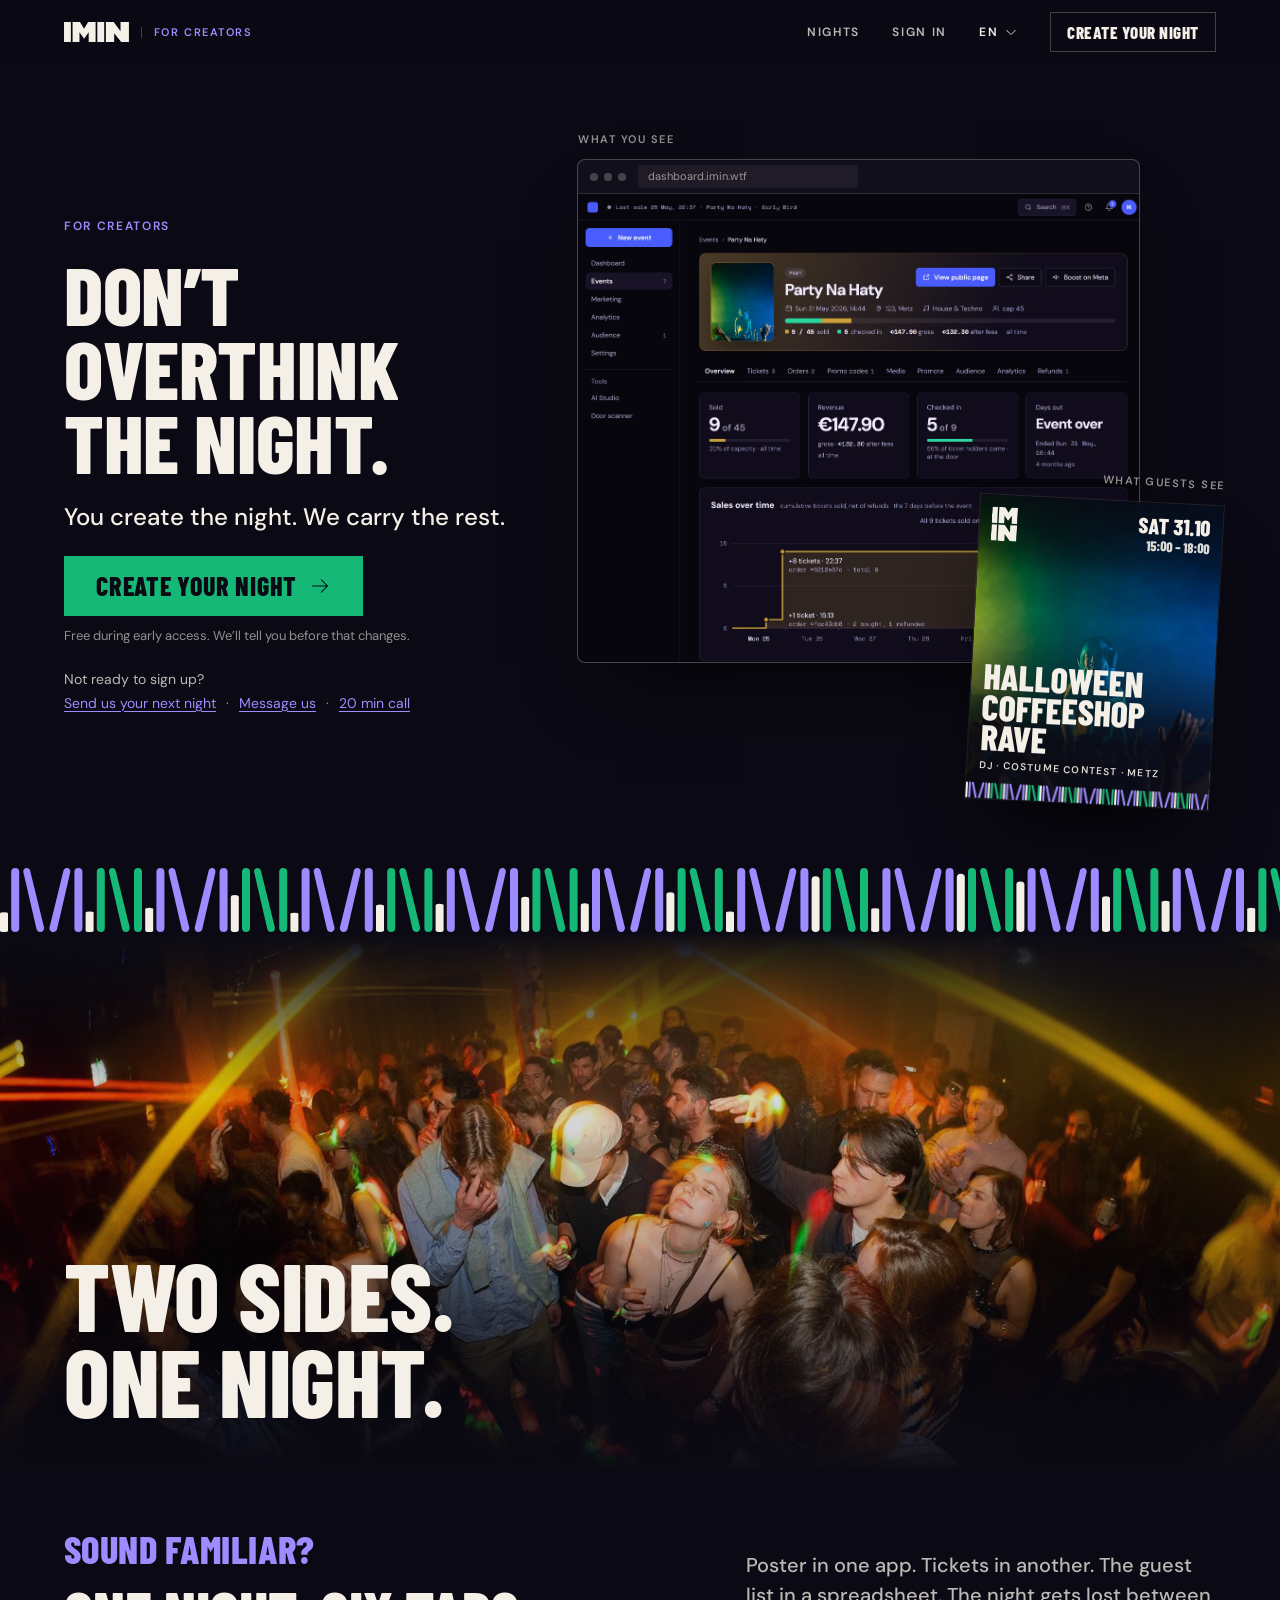
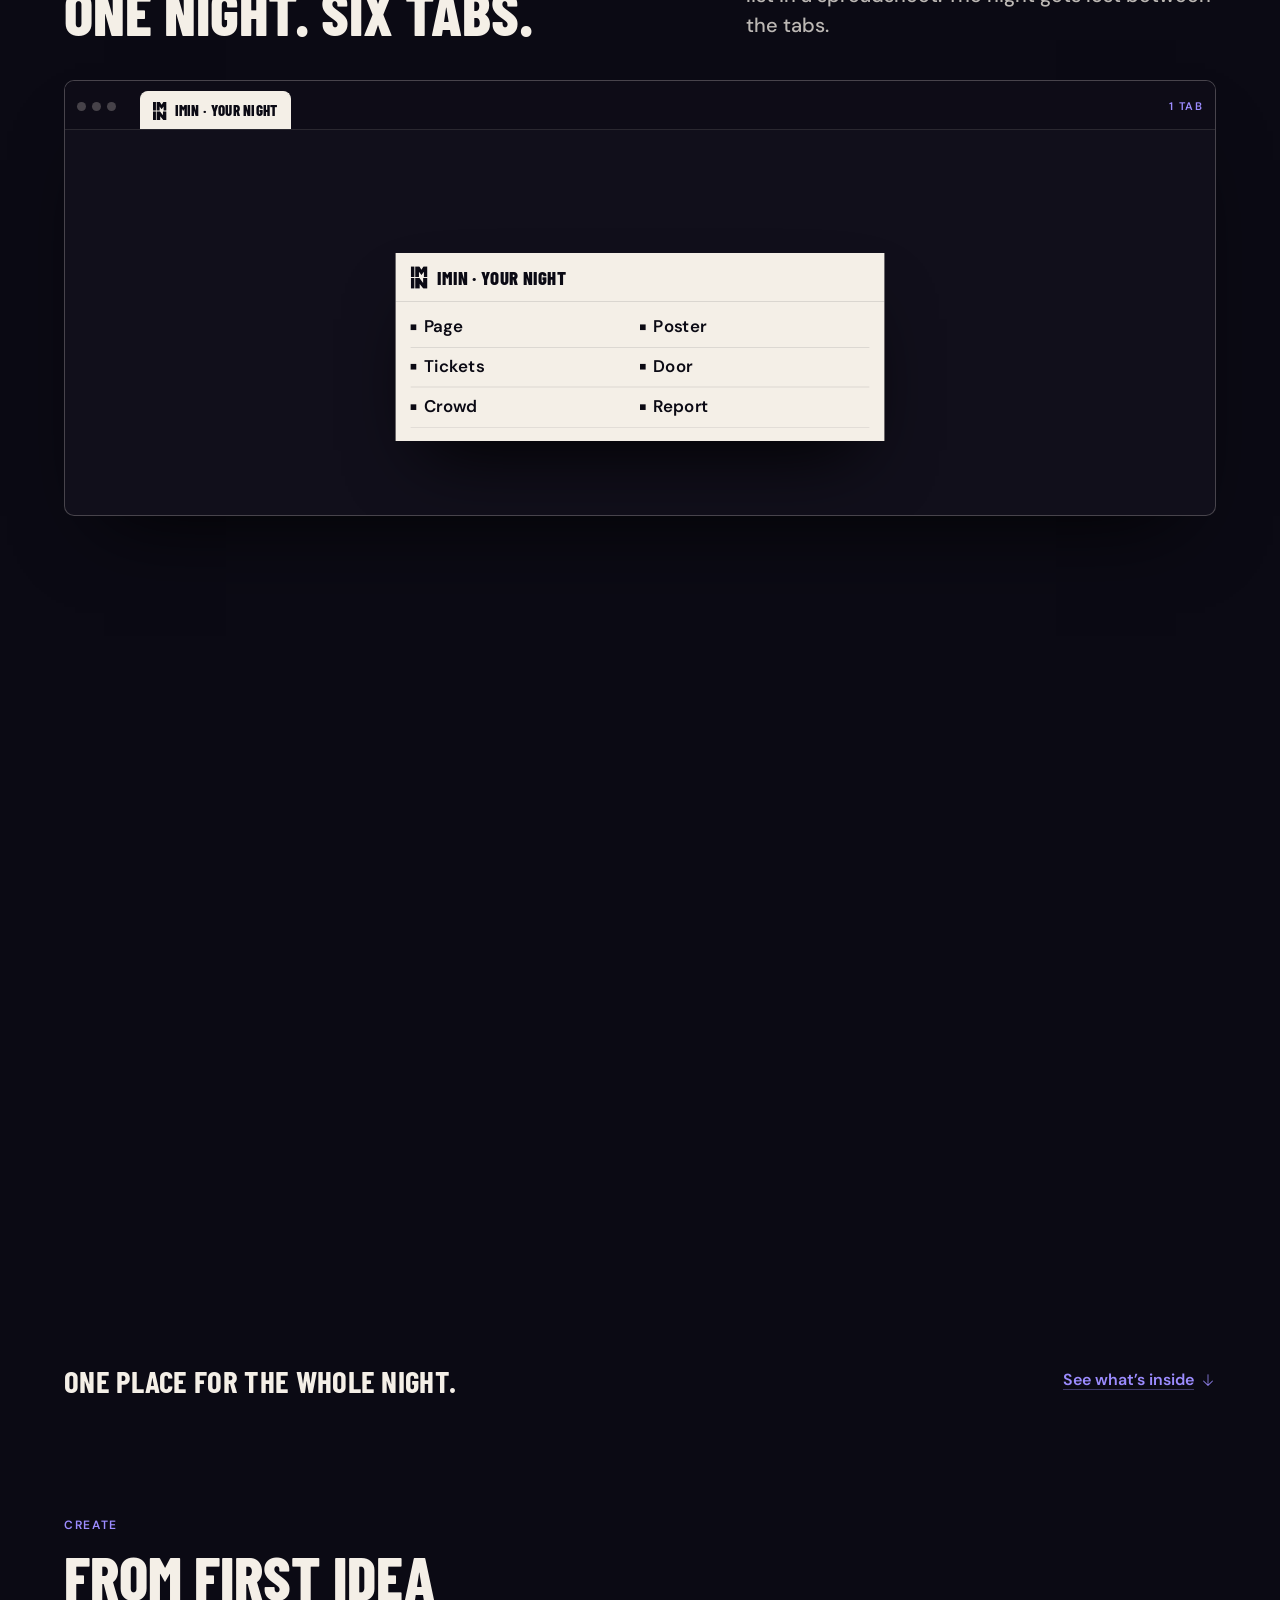
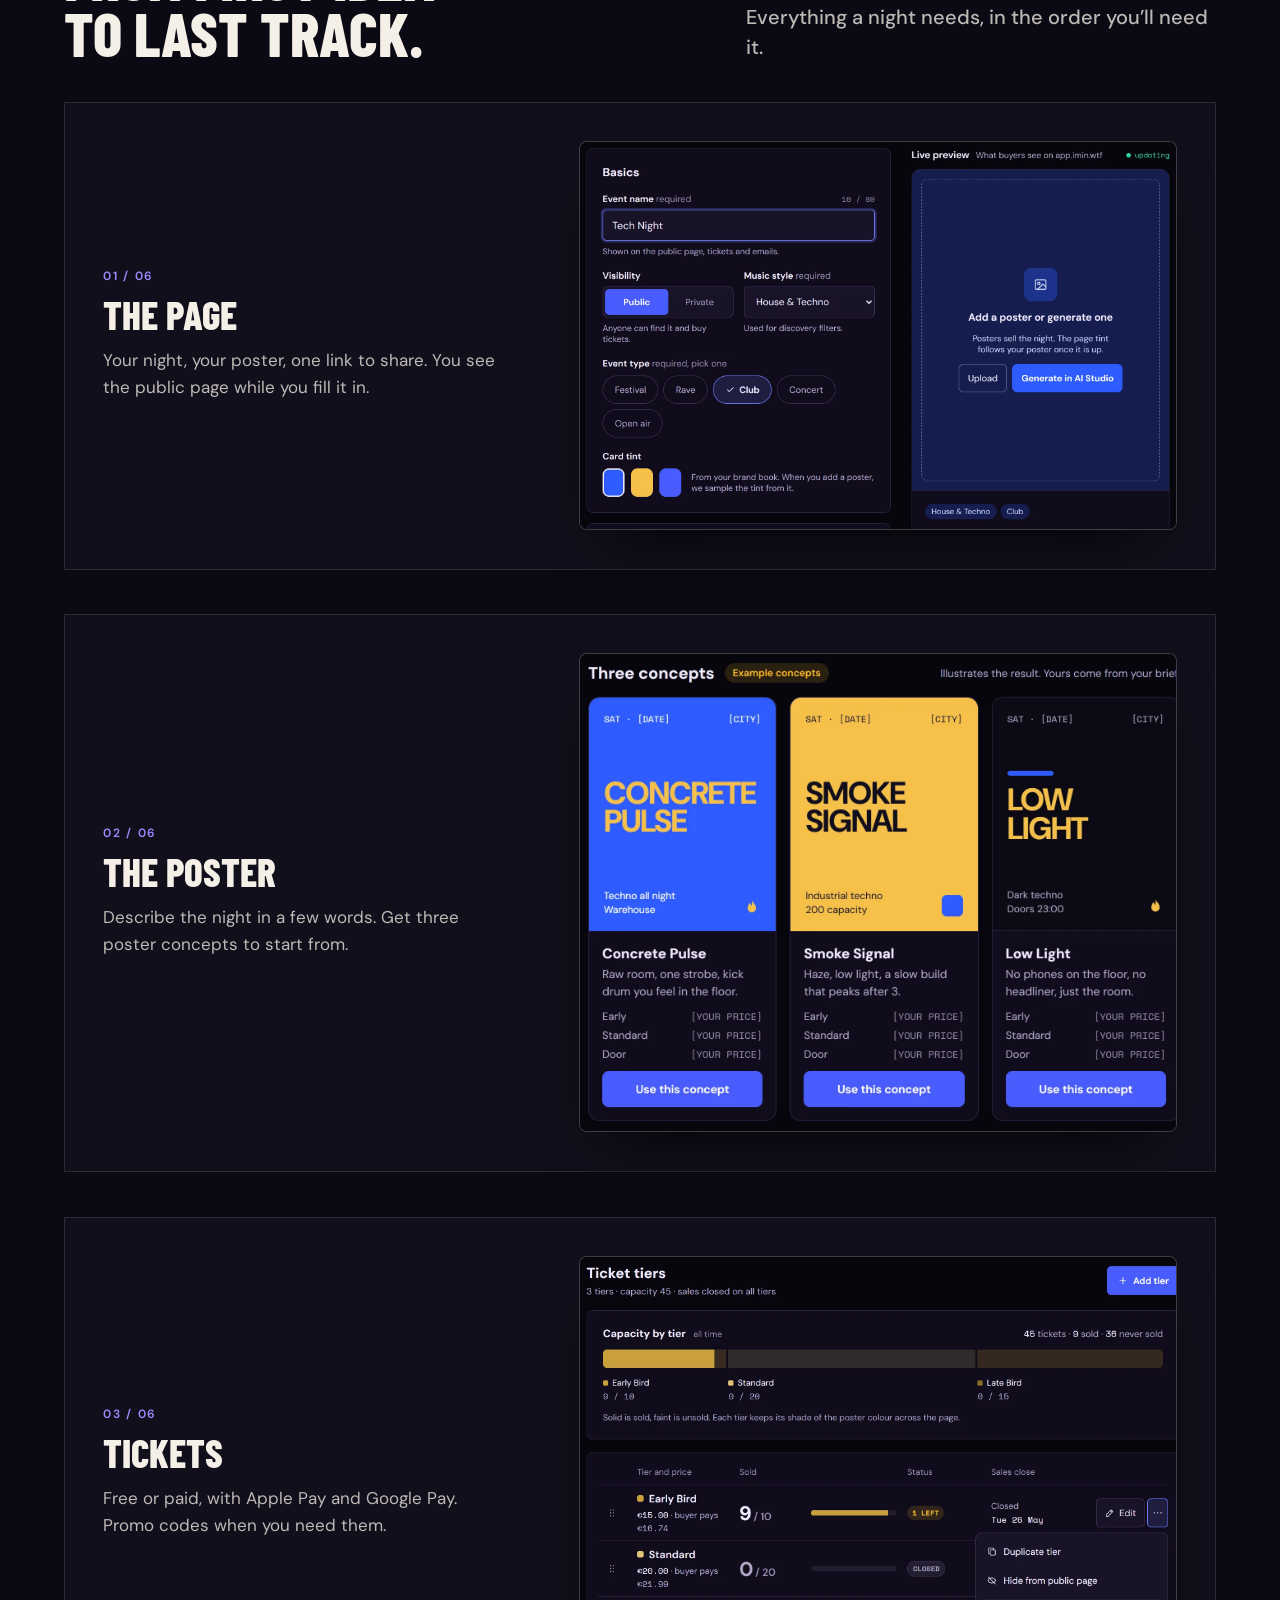
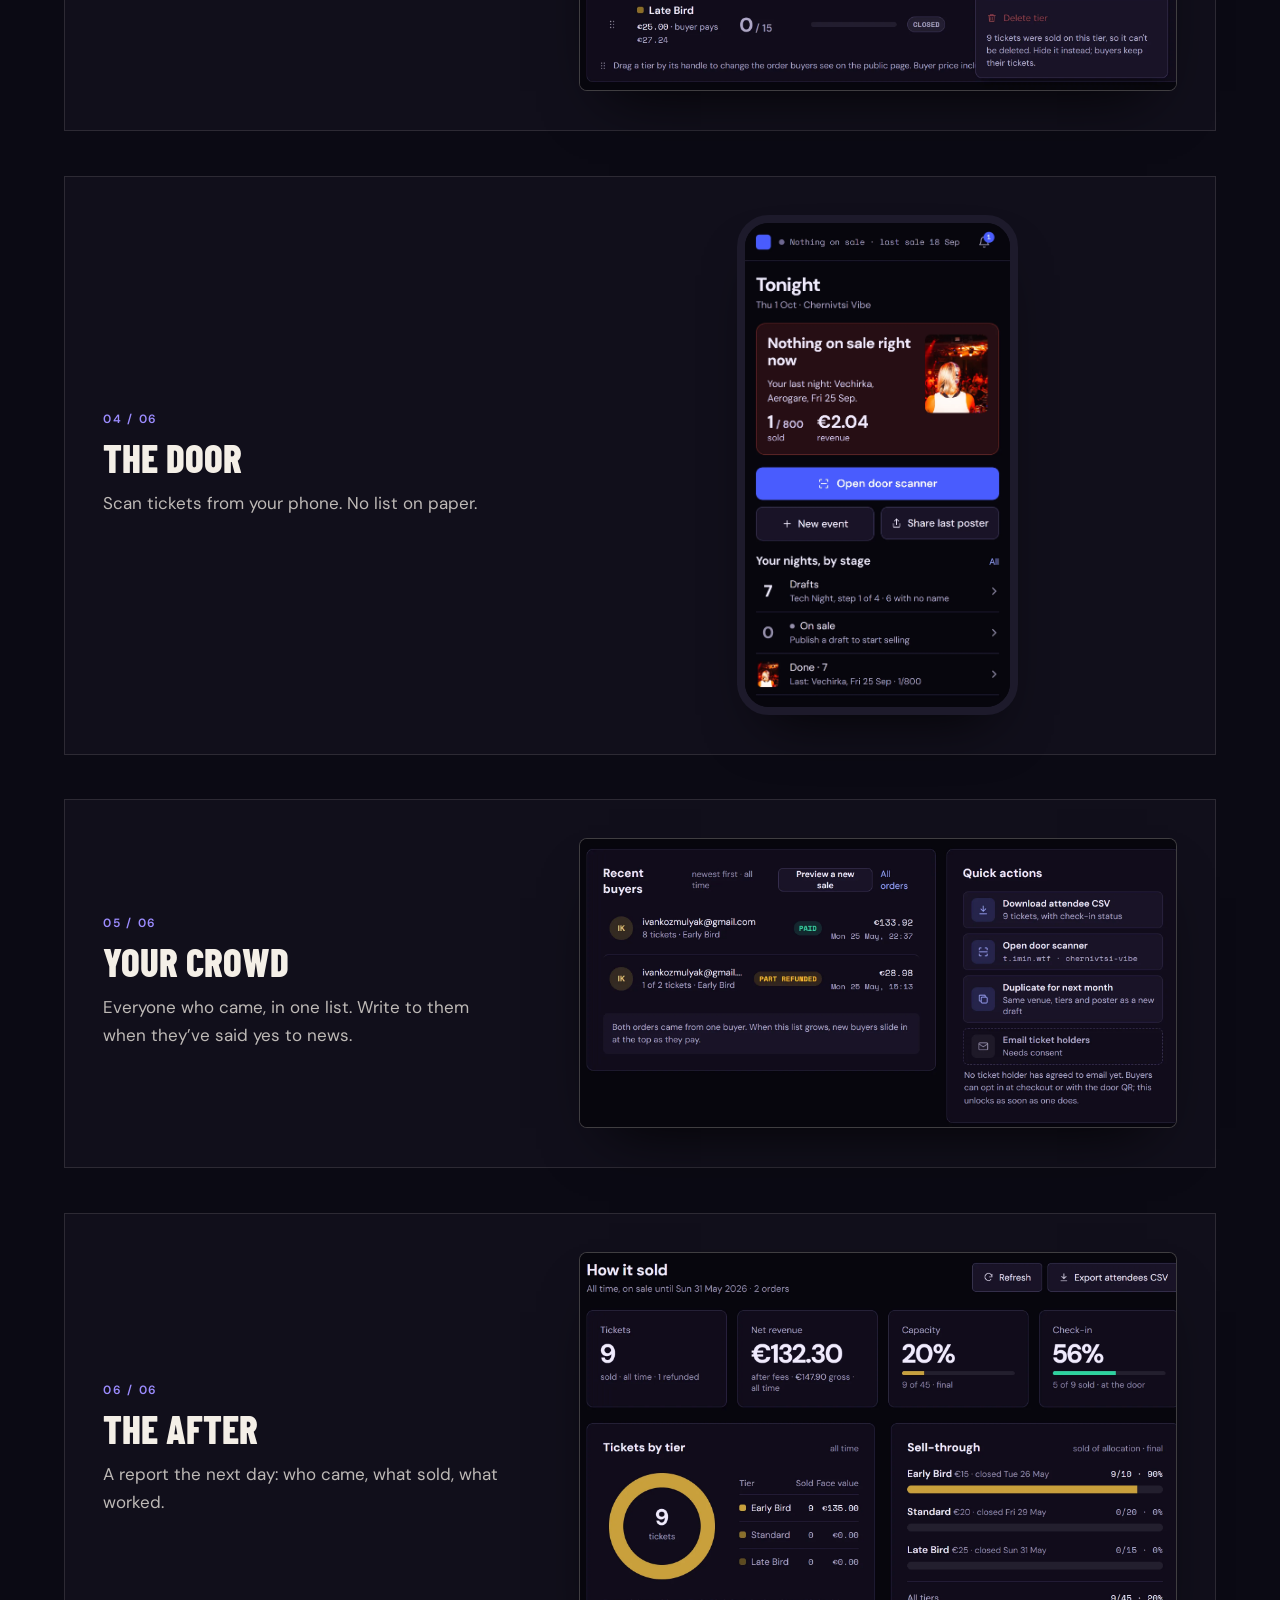
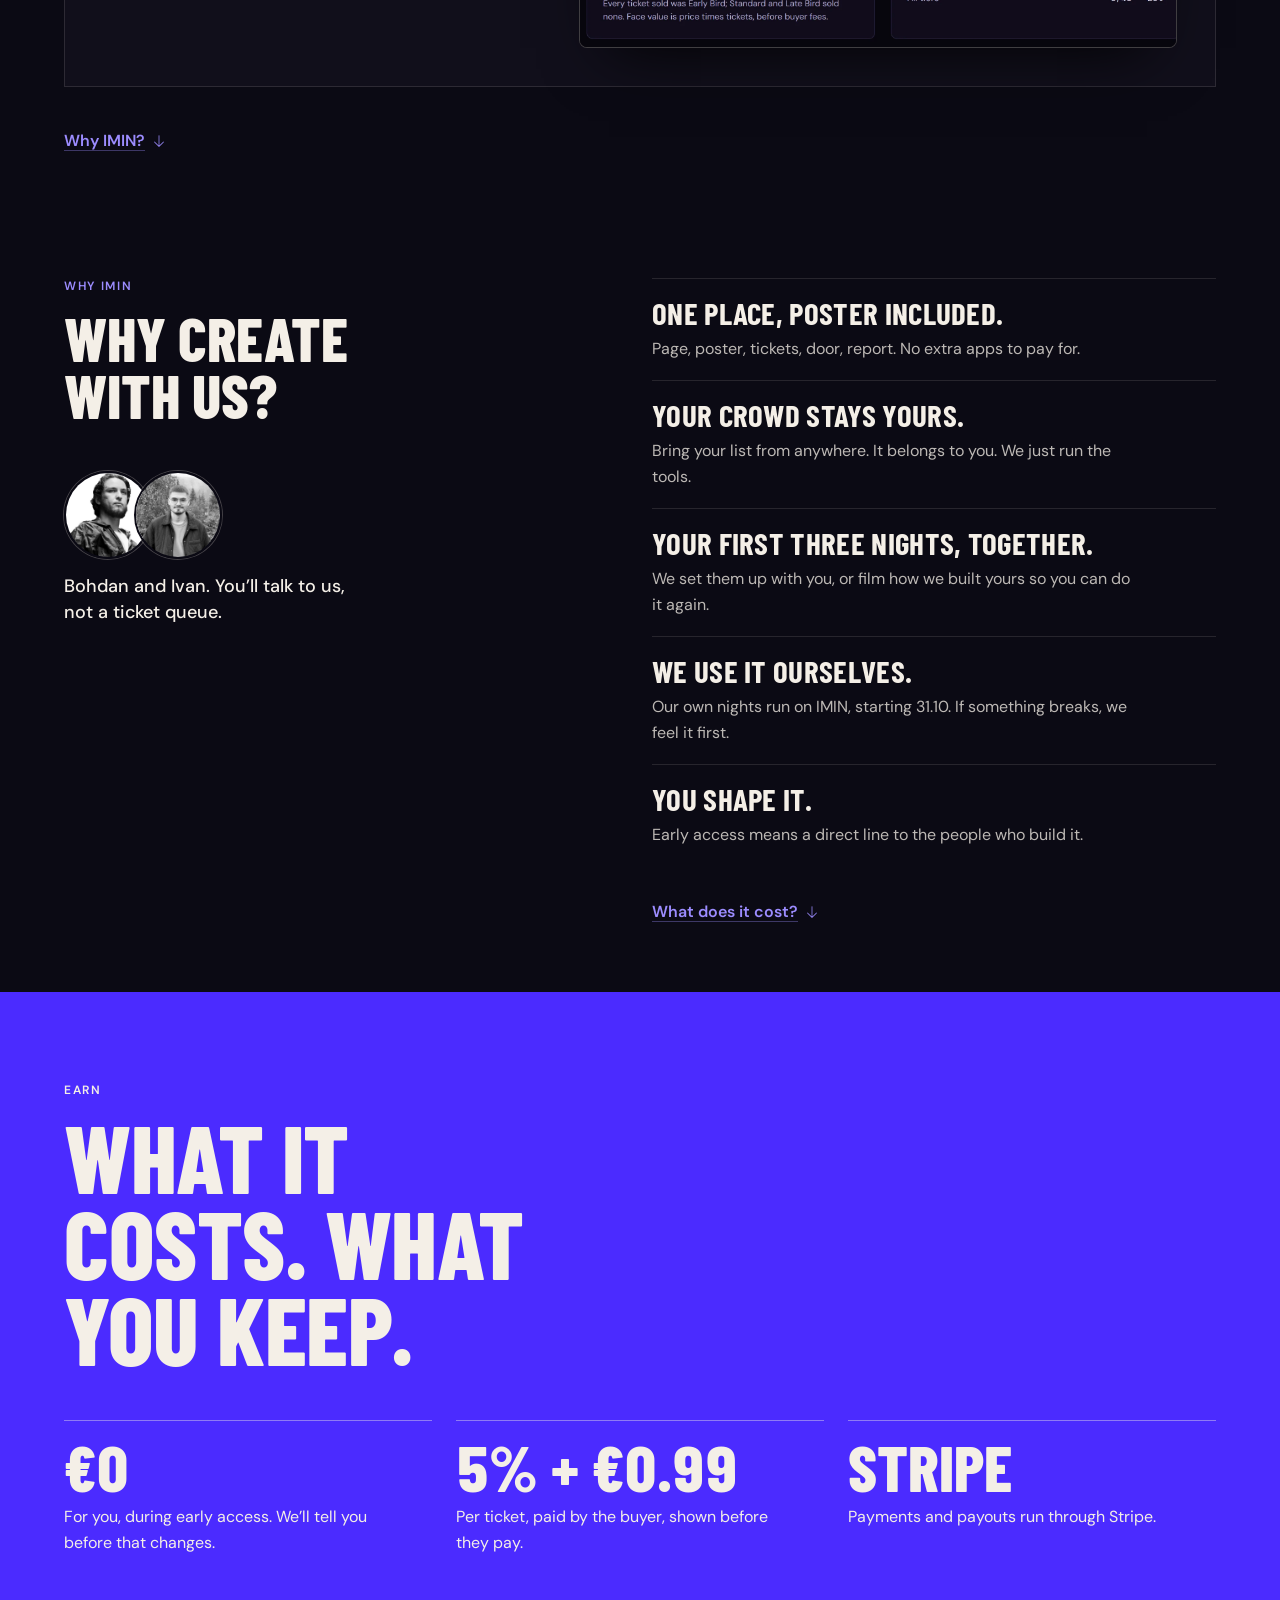
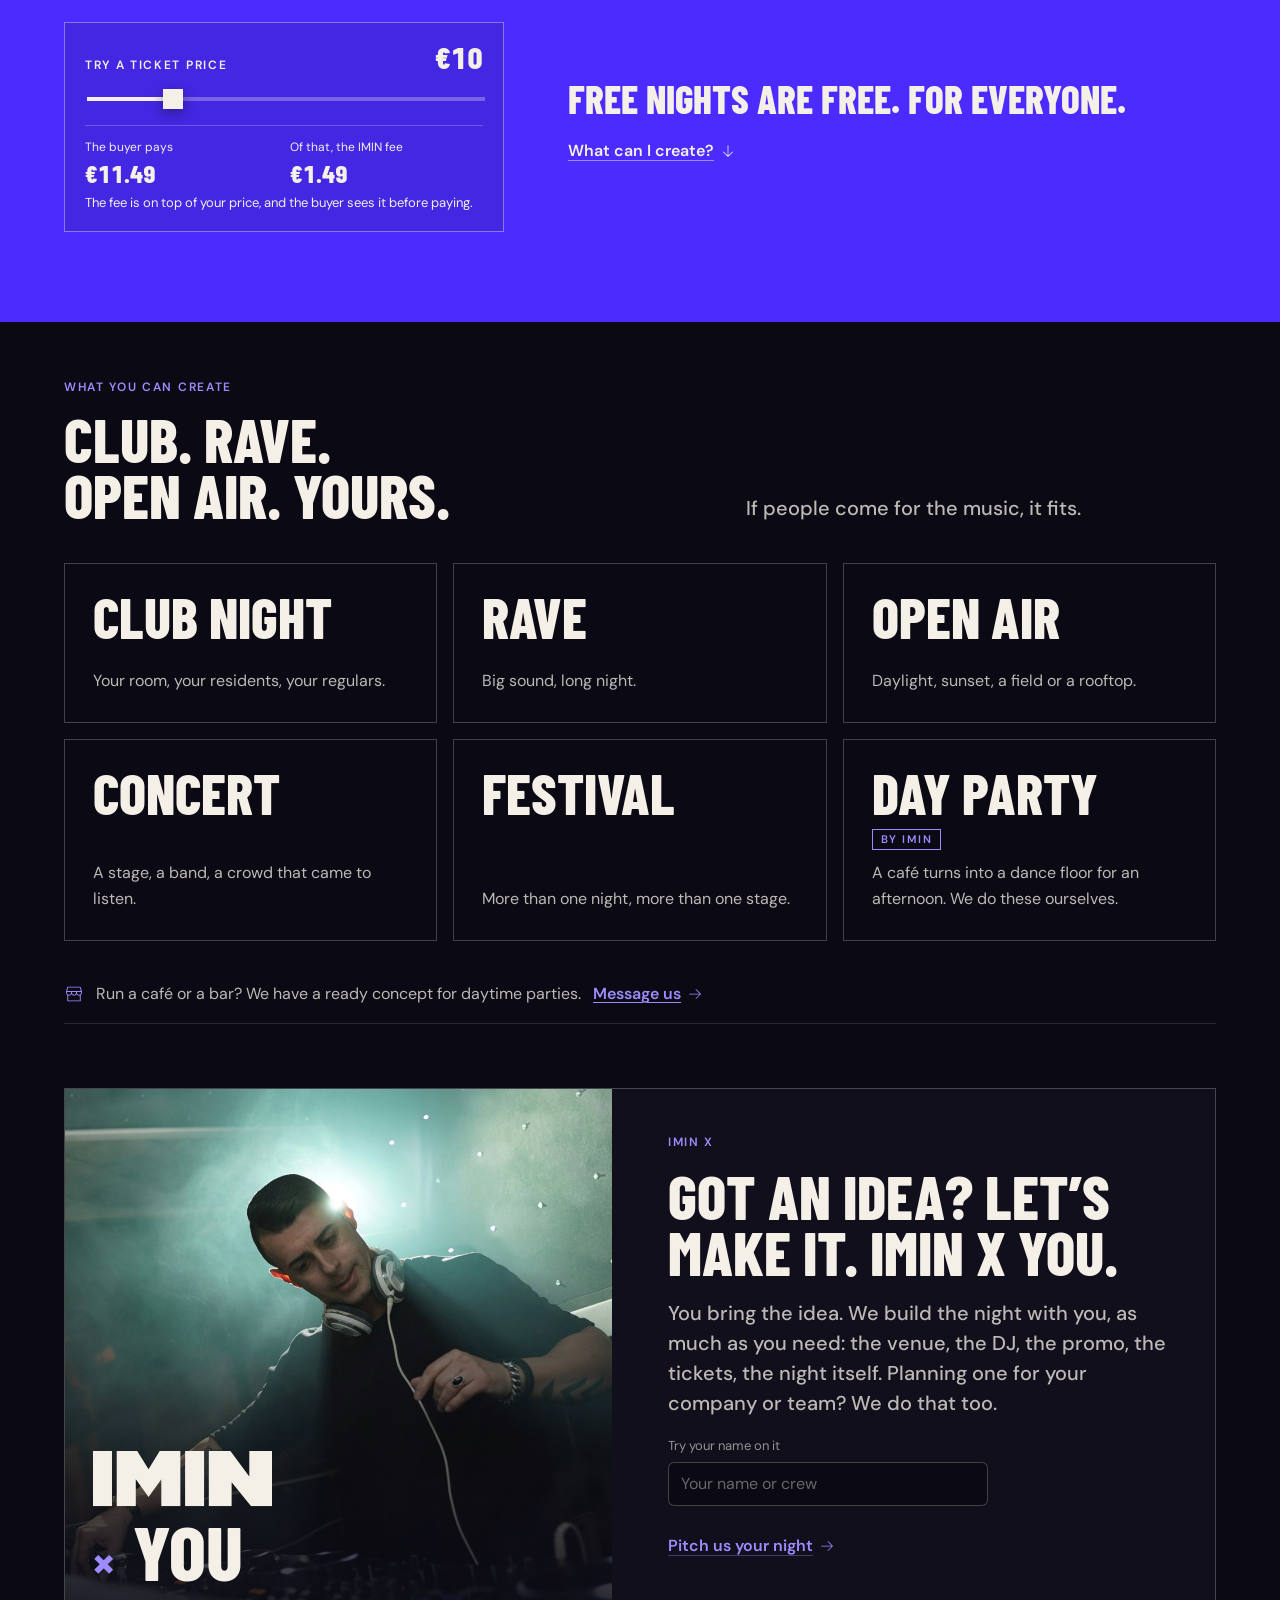
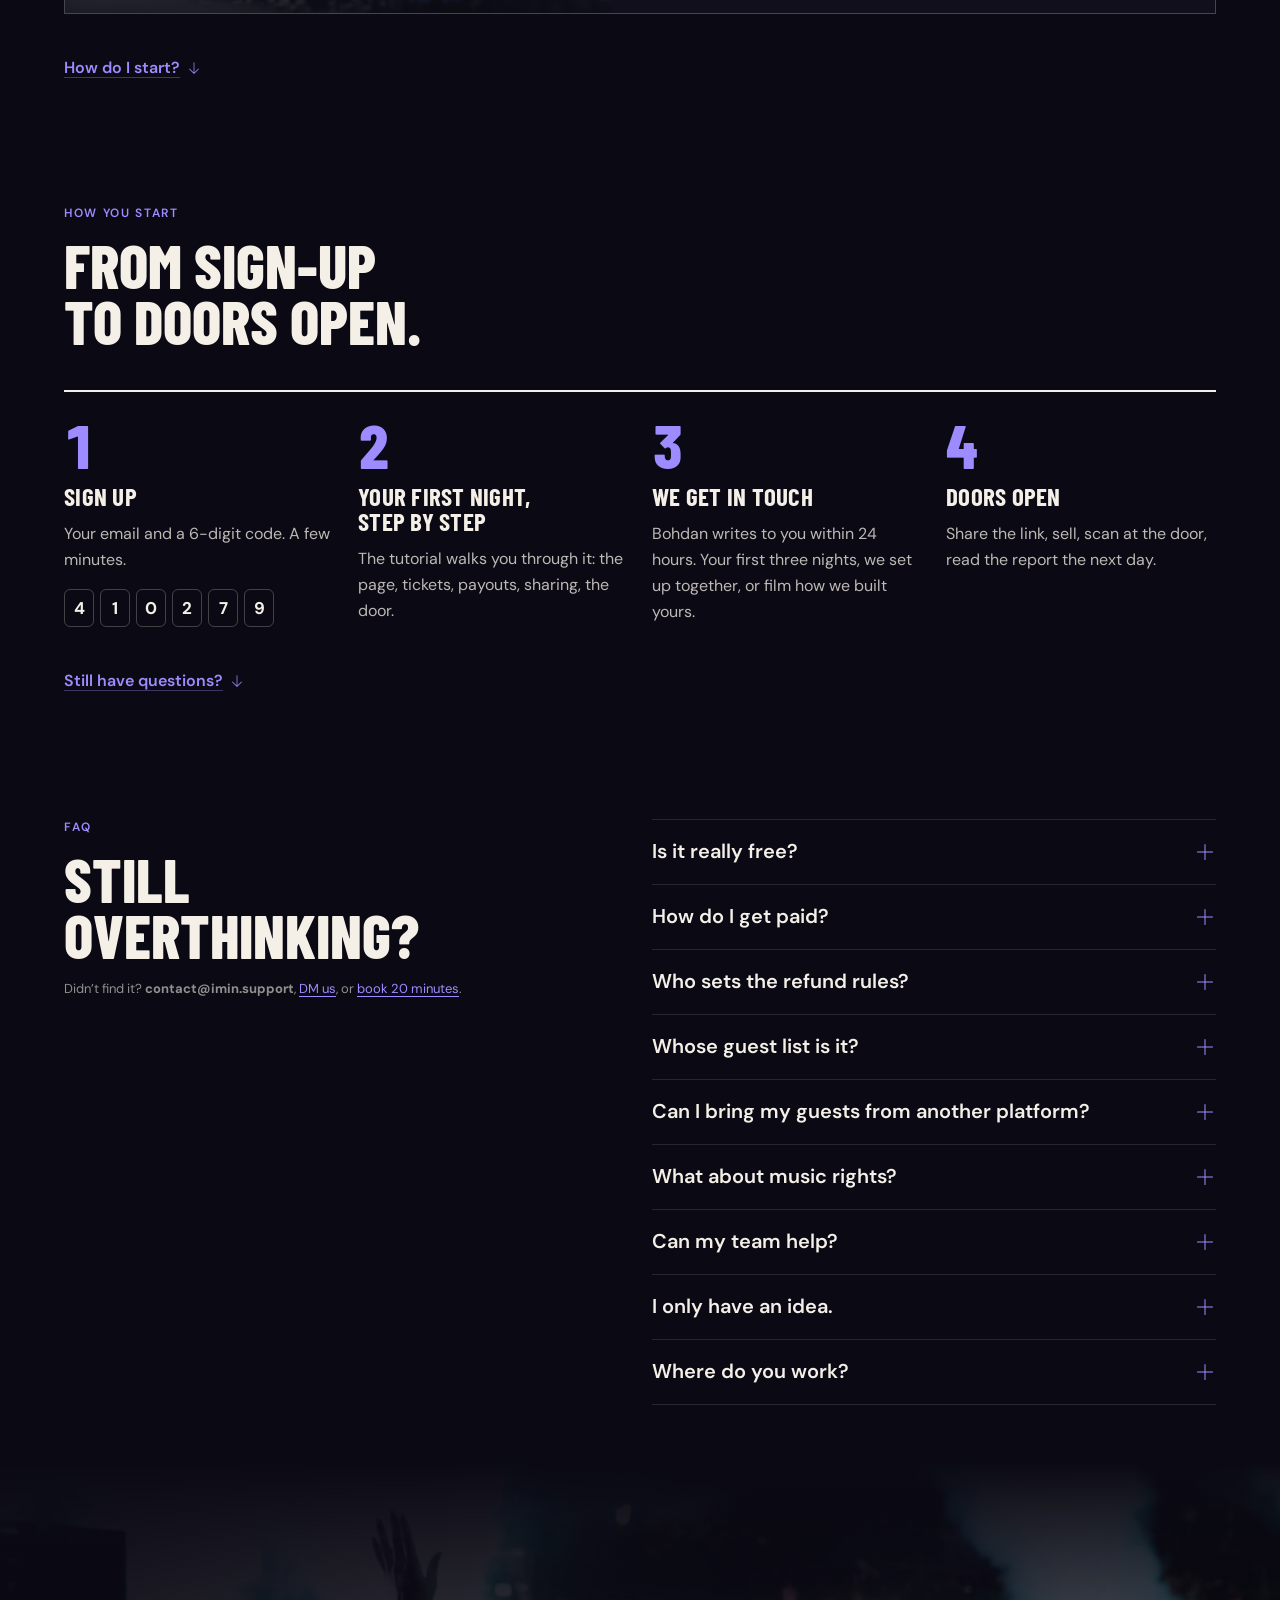
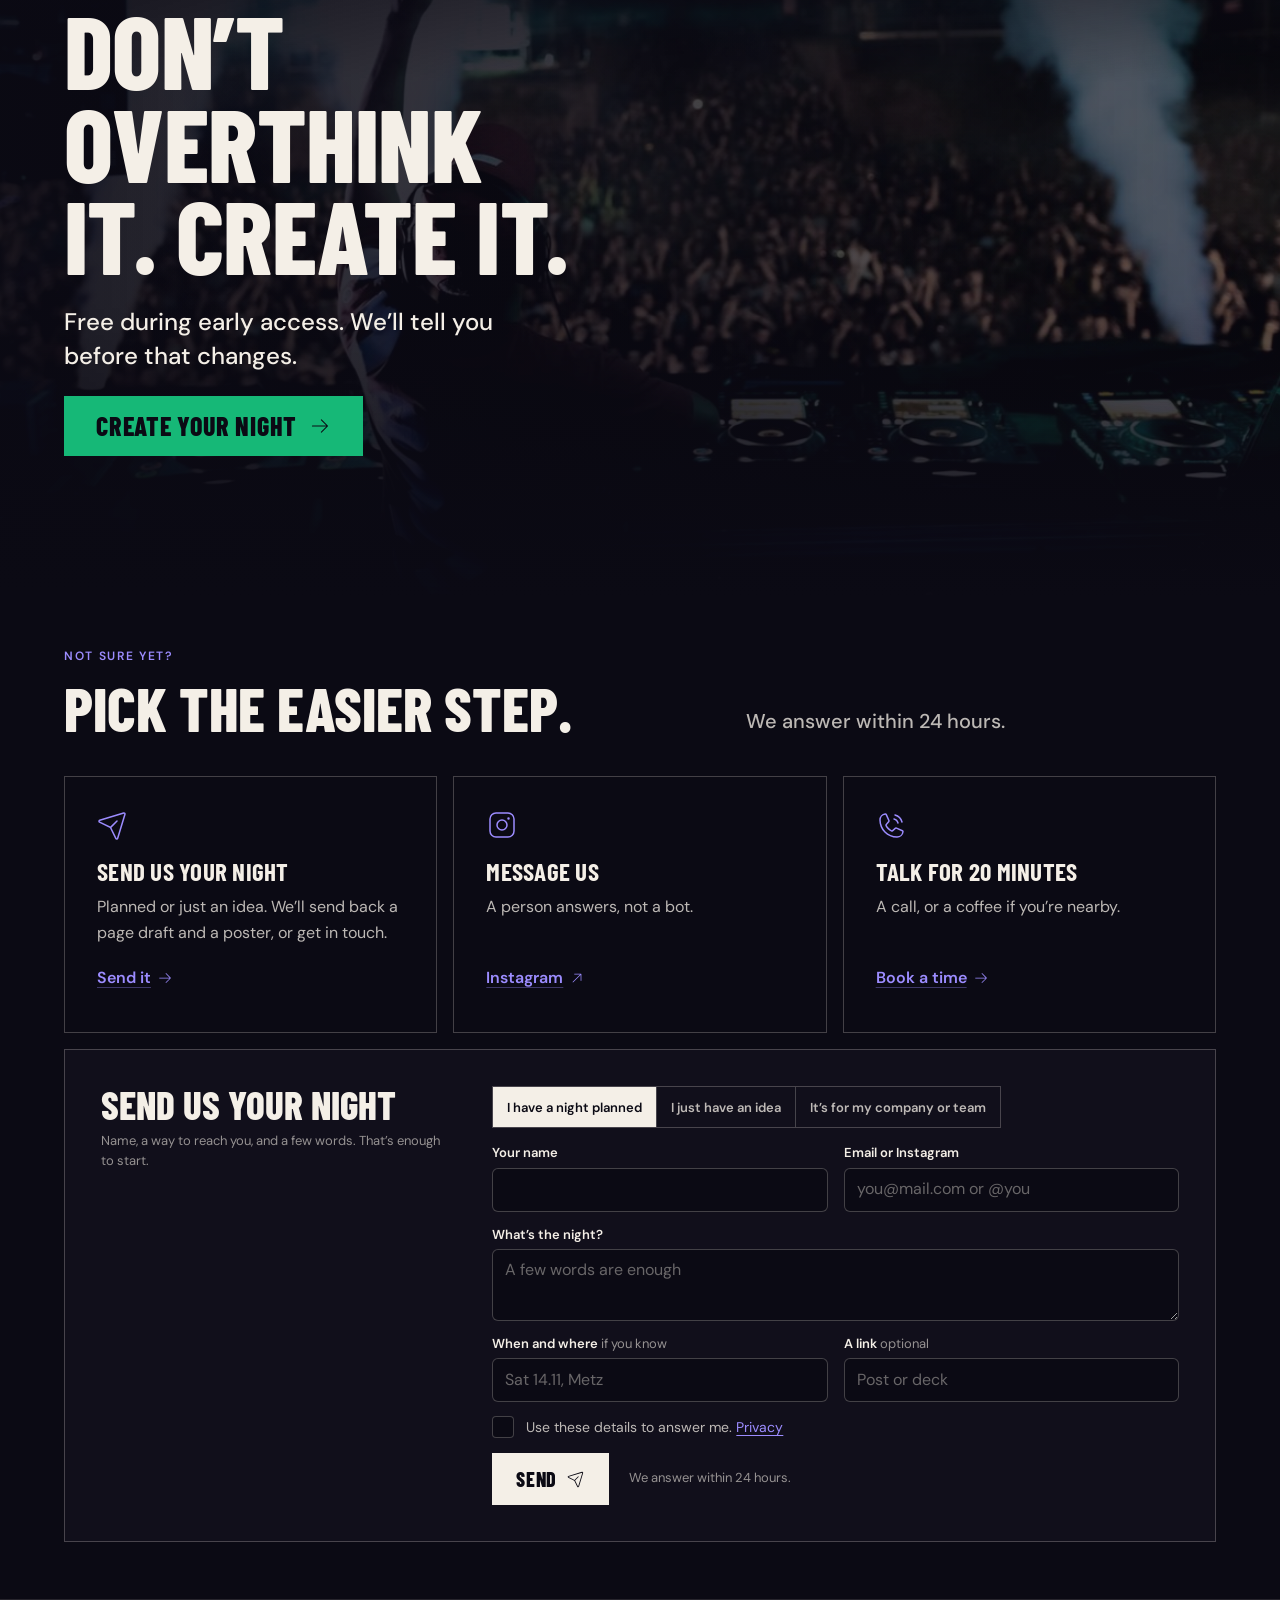
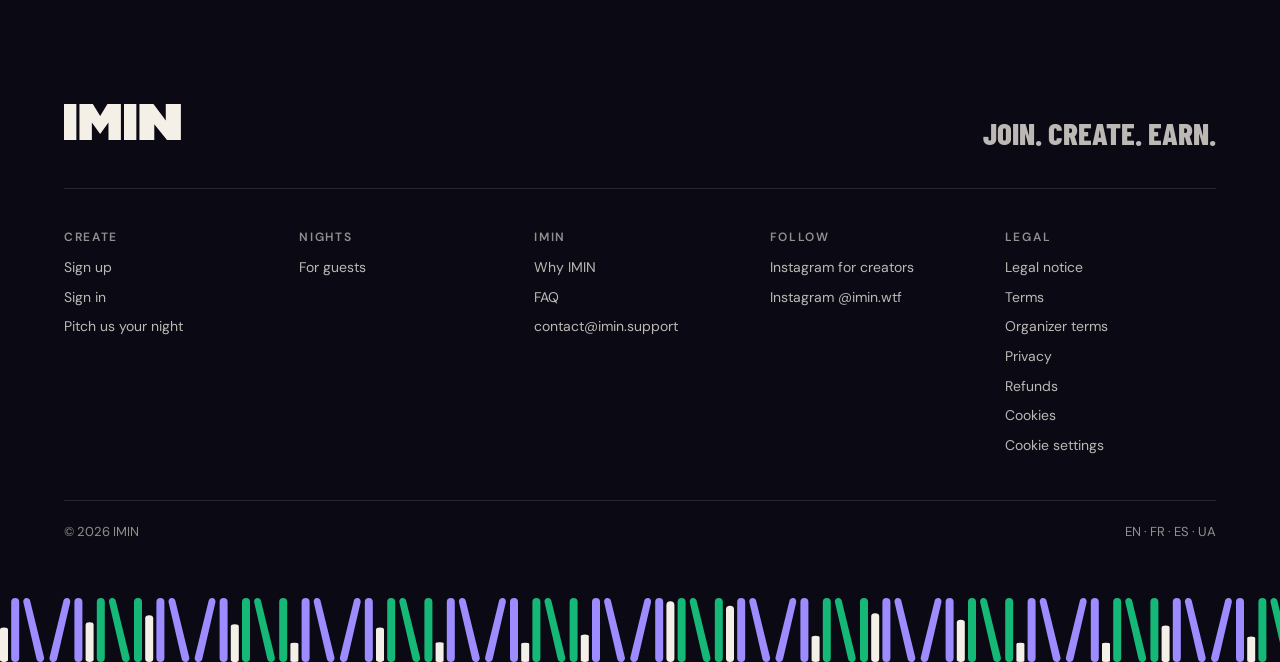
==== pro/index.html @ 4c5a5147 "Add the creators page (pro/) Landing page for creators at imin.wtf/pro: hero with the guest poster o" ====
<!doctype html>
<html lang="en" class="no-js">
<head>
  <meta charset="utf-8">
  <meta name="viewport" content="width=device-width, initial-scale=1, viewport-fit=cover">
  <title>IMIN Pro</title>
  <meta name="description" content="Create your night on IMIN: page, poster, tickets, the door and the report in one place. Free during early access.">
  <meta name="theme-color" content="#0B0A14">
  <link rel="canonical" href="https://imin.wtf/en/pro">
  <meta property="og:type" content="website">
  <meta property="og:title" content="Don't overthink the night. Create it.">
  <meta property="og:description" content="You create the night. We carry the rest.">
  <meta property="og:image" content="https://imin.wtf/assets/img/og-pro.png">
  <link rel="icon" href="../assets/img/favicon.svg" type="image/svg+xml">
  <link rel="preload" href="../assets/fonts/barlow-condensed-800-latin.woff2" as="font" type="font/woff2" crossorigin>
  <link rel="preload" href="../assets/fonts/dm-sans-var-latin.woff2" as="font" type="font/woff2" crossorigin>
  <link rel="stylesheet" href="../assets/css/fonts.css">
  <link rel="stylesheet" href="../assets/css/pro.css">
  <script>document.documentElement.classList.remove('no-js');document.documentElement.classList.add('js');</script>
</head>
<body>
<svg width="0" height="0" style="position:absolute" aria-hidden="true" focusable="false">
<symbol id="i-arrow-down" viewBox="0 0 256 256"><path d="M204.24,148.24l-72,72a6,6,0,0,1-8.48,0l-72-72a6,6,0,0,1,8.48-8.48L122,201.51V40a6,6,0,0,1,12,0V201.51l61.76-61.75a6,6,0,0,1,8.48,8.48Z"/></symbol>
<symbol id="i-arrow-right" viewBox="0 0 256 256"><path d="M220.24,132.24l-72,72a6,6,0,0,1-8.48-8.48L201.51,134H40a6,6,0,0,1,0-12H201.51L139.76,60.24a6,6,0,0,1,8.48-8.48l72,72A6,6,0,0,1,220.24,132.24Z"/></symbol>
<symbol id="i-arrow-up-right" viewBox="0 0 256 256"><path d="M198,64V168a6,6,0,0,1-12,0V78.48L68.24,196.24a6,6,0,0,1-8.48-8.48L177.52,70H88a6,6,0,0,1,0-12H192A6,6,0,0,1,198,64Z"/></symbol>
<symbol id="i-buildings" viewBox="0 0 256 256"><path d="M240,210H222V96a14,14,0,0,0-14-14H142V32a14,14,0,0,0-21.77-11.64l-80,53.33A14,14,0,0,0,34,85.34V210H16a6,6,0,0,0,0,12H240a6,6,0,0,0,0-12ZM208,94a2,2,0,0,1,2,2V210H142V94ZM46,85.34a2,2,0,0,1,.89-1.66l80-53.34A2,2,0,0,1,130,32V210H46ZM110,112v16a6,6,0,0,1-12,0V112a6,6,0,0,1,12,0Zm-32,0v16a6,6,0,0,1-12,0V112a6,6,0,0,1,12,0Zm0,56v16a6,6,0,0,1-12,0V168a6,6,0,0,1,12,0Zm32,0v16a6,6,0,0,1-12,0V168a6,6,0,0,1,12,0Z"/></symbol>
<symbol id="i-caret-down" viewBox="0 0 256 256"><path d="M212.24,100.24l-80,80a6,6,0,0,1-8.48,0l-80-80a6,6,0,0,1,8.48-8.48L128,167.51l75.76-75.75a6,6,0,0,1,8.48,8.48Z"/></symbol>
<symbol id="i-chart-line-up" viewBox="0 0 256 256"><path d="M230,208a6,6,0,0,1-6,6H32a6,6,0,0,1-6-6V48a6,6,0,0,1,12,0V161.52l53.76-53.76a6,6,0,0,1,8.48,0L128,135.51,185.52,78H160a6,6,0,0,1,0-12h40a6,6,0,0,1,6,6v40a6,6,0,0,1-12,0V86.48l-61.76,61.76a6,6,0,0,1-8.48,0L96,120.49l-58,58V202H224A6,6,0,0,1,230,208Z"/></symbol>
<symbol id="i-check" viewBox="0 0 256 256"><path d="M228.24,76.24l-128,128a6,6,0,0,1-8.48,0l-56-56a6,6,0,0,1,8.48-8.48L96,191.51,219.76,67.76a6,6,0,0,1,8.48,8.48Z"/></symbol>
<symbol id="i-credit-card" viewBox="0 0 256 256"><path d="M224,50H32A14,14,0,0,0,18,64V192a14,14,0,0,0,14,14H224a14,14,0,0,0,14-14V64A14,14,0,0,0,224,50ZM32,62H224a2,2,0,0,1,2,2V90H30V64A2,2,0,0,1,32,62ZM224,194H32a2,2,0,0,1-2-2V102H226v90A2,2,0,0,1,224,194Zm-18-26a6,6,0,0,1-6,6H168a6,6,0,0,1,0-12h32A6,6,0,0,1,206,168Zm-64,0a6,6,0,0,1-6,6H120a6,6,0,0,1,0-12h16A6,6,0,0,1,142,168Z"/></symbol>
<symbol id="i-envelope-simple" viewBox="0 0 256 256"><path d="M224,50H32a6,6,0,0,0-6,6V192a14,14,0,0,0,14,14H216a14,14,0,0,0,14-14V56A6,6,0,0,0,224,50ZM208.58,62,128,135.86,47.42,62ZM216,194H40a2,2,0,0,1-2-2V69.64l86,78.78a6,6,0,0,0,8.1,0L218,69.64V192A2,2,0,0,1,216,194Z"/></symbol>
<symbol id="i-file-text" viewBox="0 0 256 256"><path d="M212.24,83.76l-56-56A6,6,0,0,0,152,26H56A14,14,0,0,0,42,40V216a14,14,0,0,0,14,14H200a14,14,0,0,0,14-14V88A6,6,0,0,0,212.24,83.76ZM158,46.48,193.52,82H158ZM200,218H56a2,2,0,0,1-2-2V40a2,2,0,0,1,2-2h90V88a6,6,0,0,0,6,6h50V216A2,2,0,0,1,200,218Zm-34-82a6,6,0,0,1-6,6H96a6,6,0,0,1,0-12h64A6,6,0,0,1,166,136Zm0,32a6,6,0,0,1-6,6H96a6,6,0,0,1,0-12h64A6,6,0,0,1,166,168Z"/></symbol>
<symbol id="i-image" viewBox="0 0 256 256"><path d="M216,42H40A14,14,0,0,0,26,56V200a14,14,0,0,0,14,14H216a14,14,0,0,0,14-14V56A14,14,0,0,0,216,42ZM40,54H216a2,2,0,0,1,2,2V163.57L188.53,134.1a14,14,0,0,0-19.8,0l-21.42,21.42L101.9,110.1a14,14,0,0,0-19.8,0L38,154.2V56A2,2,0,0,1,40,54ZM38,200V171.17l52.58-52.58a2,2,0,0,1,2.84,0L176.83,202H40A2,2,0,0,1,38,200Zm178,2H193.8l-38-38,21.41-21.42a2,2,0,0,1,2.83,0l38,38V200A2,2,0,0,1,216,202ZM146,100a10,10,0,1,1,10,10A10,10,0,0,1,146,100Z"/></symbol>
<symbol id="i-instagram-logo" viewBox="0 0 256 256"><path d="M128,82a46,46,0,1,0,46,46A46.06,46.06,0,0,0,128,82Zm0,80a34,34,0,1,1,34-34A34,34,0,0,1,128,162ZM176,26H80A54.06,54.06,0,0,0,26,80v96a54.06,54.06,0,0,0,54,54h96a54.06,54.06,0,0,0,54-54V80A54.06,54.06,0,0,0,176,26Zm42,150a42,42,0,0,1-42,42H80a42,42,0,0,1-42-42V80A42,42,0,0,1,80,38h96a42,42,0,0,1,42,42ZM190,76a10,10,0,1,1-10-10A10,10,0,0,1,190,76Z"/></symbol>
<symbol id="i-lightbulb" viewBox="0 0 256 256"><path d="M174,232a6,6,0,0,1-6,6H88a6,6,0,0,1,0-12h80A6,6,0,0,1,174,232Zm40-128a85.56,85.56,0,0,1-32.88,67.64A18.23,18.23,0,0,0,174,186v6a14,14,0,0,1-14,14H96a14,14,0,0,1-14-14v-6a18,18,0,0,0-7-14.23h0a85.59,85.59,0,0,1-33-67.24C41.74,57.91,79.39,19.12,125.93,18A86,86,0,0,1,214,104Zm-12,0a74,74,0,0,0-75.79-74C86.17,31,53.78,64.34,54,104.42a73.67,73.67,0,0,0,28.4,57.87A29.92,29.92,0,0,1,94,186v6a2,2,0,0,0,2,2h64a2,2,0,0,0,2-2v-6a30.18,30.18,0,0,1,11.7-23.78A73.59,73.59,0,0,0,202,104Zm-20.08-9A55.58,55.58,0,0,0,137,50.08a6,6,0,1,0-2,11.84C152.38,64.84,167.13,79.6,170.08,97a6,6,0,0,0,5.91,5,6.87,6.87,0,0,0,1-.08A6,6,0,0,0,181.92,95Z"/></symbol>
<symbol id="i-link" viewBox="0 0 256 256"><path d="M238,88.18a52.42,52.42,0,0,1-15.4,35.66l-34.75,34.75A52.28,52.28,0,0,1,150.62,174h-.05A52.63,52.63,0,0,1,98,119.9a6,6,0,0,1,6-5.84h.17a6,6,0,0,1,5.83,6.16A40.62,40.62,0,0,0,150.58,162h0a40.4,40.4,0,0,0,28.73-11.9l34.75-34.74A40.63,40.63,0,0,0,156.63,57.9l-11,11a6,6,0,0,1-8.49-8.49l11-11a52.62,52.62,0,0,1,74.43,0A52.83,52.83,0,0,1,238,88.18Zm-127.62,98.9-11,11A40.36,40.36,0,0,1,70.6,210h0a40.63,40.63,0,0,1-28.7-69.36L76.62,105.9A40.63,40.63,0,0,1,146,135.77a6,6,0,0,0,5.83,6.16H152a6,6,0,0,0,6-5.84A52.63,52.63,0,0,0,68.14,97.42L33.38,132.16A52.63,52.63,0,0,0,70.56,222h0a52.26,52.26,0,0,0,37.22-15.42l11-11a6,6,0,1,0-8.49-8.48Z"/></symbol>
<symbol id="i-paper-plane-tilt" viewBox="0 0 256 256"><path d="M225.88,30.12a13.83,13.83,0,0,0-13.7-3.58l-.11,0L20.14,84.77A14,14,0,0,0,18,110.85l85.56,41.64L145.12,238a13.87,13.87,0,0,0,12.61,8c.4,0,.81,0,1.21-.05a13.9,13.9,0,0,0,12.29-10.09l58.2-191.93,0-.11A13.83,13.83,0,0,0,225.88,30.12Zm-8,10.4L159.73,232.43l0,.11a2,2,0,0,1-3.76.26l-40.68-83.58,49-49a6,6,0,1,0-8.49-8.49l-49,49L23.15,100a2,2,0,0,1,.31-3.74l.11,0L215.48,38.08a1.94,1.94,0,0,1,1.92.52A2,2,0,0,1,217.92,40.52Z"/></symbol>
<symbol id="i-phone-call" viewBox="0 0 256 256"><path d="M146.2,46.45a6,6,0,0,1,7.35-4.25,84.24,84.24,0,0,1,60.25,60.25,6,6,0,0,1-4.25,7.35,5.94,5.94,0,0,1-1.55.2,6,6,0,0,1-5.8-4.45A72.34,72.34,0,0,0,150.45,53.8,6,6,0,0,1,146.2,46.45ZM142.45,85.8C157,89.68,166.32,99,170.2,113.55A6,6,0,0,0,176,118a5.94,5.94,0,0,0,1.55-.2,6,6,0,0,0,4.25-7.35c-5-18.71-17.54-31.25-36.25-36.25a6,6,0,1,0-3.1,11.6Zm79.44,97A54.25,54.25,0,0,1,168,230C89.7,230,26,166.3,26,88A54.25,54.25,0,0,1,73.17,34.11,14,14,0,0,1,87.73,42.5l21.1,47.1a14,14,0,0,1-1.12,13.28,6,6,0,0,1-.42.57L86.22,128.51a1.89,1.89,0,0,0,0,1.67c7.66,15.68,24.1,32,40,39.65a1.88,1.88,0,0,0,1.68-.06l24.69-21a4.81,4.81,0,0,1,.56-.42,14,14,0,0,1,13.28-1.22l47.24,21.17A14,14,0,0,1,221.89,182.83ZM210,181.32a2,2,0,0,0-1.21-2l-47.25-21.17a1.92,1.92,0,0,0-1.6.1l-24.68,21c-.18.15-.37.29-.56.42a14,14,0,0,1-13.77,1c-18.36-8.87-36.66-27-45.53-45.19a14,14,0,0,1,.91-13.73,4.73,4.73,0,0,1,.43-.57L97.79,96.09a2,2,0,0,0,0-1.67L76.74,47.31A2,2,0,0,0,74.9,46h-.23A42.24,42.24,0,0,0,38,88c0,71.68,58.32,130,130,130A42.24,42.24,0,0,0,210,181.32Z"/></symbol>
<symbol id="i-plus" viewBox="0 0 256 256"><path d="M222,128a6,6,0,0,1-6,6H134v82a6,6,0,0,1-12,0V134H40a6,6,0,0,1,0-12h82V40a6,6,0,0,1,12,0v82h82A6,6,0,0,1,222,128Z"/></symbol>
<symbol id="i-qr-code" viewBox="0 0 256 256"><path d="M104,42H56A14,14,0,0,0,42,56v48a14,14,0,0,0,14,14h48a14,14,0,0,0,14-14V56A14,14,0,0,0,104,42Zm2,62a2,2,0,0,1-2,2H56a2,2,0,0,1-2-2V56a2,2,0,0,1,2-2h48a2,2,0,0,1,2,2Zm-2,34H56a14,14,0,0,0-14,14v48a14,14,0,0,0,14,14h48a14,14,0,0,0,14-14V152A14,14,0,0,0,104,138Zm2,62a2,2,0,0,1-2,2H56a2,2,0,0,1-2-2V152a2,2,0,0,1,2-2h48a2,2,0,0,1,2,2ZM200,42H152a14,14,0,0,0-14,14v48a14,14,0,0,0,14,14h48a14,14,0,0,0,14-14V56A14,14,0,0,0,200,42Zm2,62a2,2,0,0,1-2,2H152a2,2,0,0,1-2-2V56a2,2,0,0,1,2-2h48a2,2,0,0,1,2,2Zm-64,72V144a6,6,0,0,1,12,0v32a6,6,0,0,1-12,0Zm76-16a6,6,0,0,1-6,6H182v42a6,6,0,0,1-6,6H144a6,6,0,0,1,0-12h26V144a6,6,0,0,1,12,0v10h26A6,6,0,0,1,214,160Zm0,32v16a6,6,0,0,1-12,0V192a6,6,0,0,1,12,0Z"/></symbol>
<symbol id="i-sparkle" viewBox="0 0 256 256"><path d="M196.89,130.94,144.4,111.6,125.06,59.11a13.92,13.92,0,0,0-26.12,0L79.6,111.6,27.11,130.94a13.92,13.92,0,0,0,0,26.12L79.6,176.4l19.34,52.49a13.92,13.92,0,0,0,26.12,0L144.4,176.4l52.49-19.34a13.92,13.92,0,0,0,0-26.12Zm-4.15,14.86-55.08,20.3a6,6,0,0,0-3.56,3.56l-20.3,55.08a1.92,1.92,0,0,1-3.6,0L89.9,169.66a6,6,0,0,0-3.56-3.56L31.26,145.8a1.92,1.92,0,0,1,0-3.6l55.08-20.3a6,6,0,0,0,3.56-3.56l20.3-55.08a1.92,1.92,0,0,1,3.6,0l20.3,55.08a6,6,0,0,0,3.56,3.56l55.08,20.3a1.92,1.92,0,0,1,0,3.6ZM146,40a6,6,0,0,1,6-6h18V16a6,6,0,0,1,12,0V34h18a6,6,0,0,1,0,12H182V64a6,6,0,0,1-12,0V46H152A6,6,0,0,1,146,40ZM246,88a6,6,0,0,1-6,6H230v10a6,6,0,0,1-12,0V94H208a6,6,0,0,1,0-12h10V72a6,6,0,0,1,12,0V82h10A6,6,0,0,1,246,88Z"/></symbol>
<symbol id="i-storefront" viewBox="0 0 256 256"><path d="M26.22,94.41A6,6,0,0,0,26,96v16A38,38,0,0,0,42,143V216a6,6,0,0,0,6,6H208a6,6,0,0,0,6-6V143A38,38,0,0,0,230,112V96a5.91,5.91,0,0,0-.23-1.64L215.43,44.15A14.07,14.07,0,0,0,202,34H54A14.07,14.07,0,0,0,40.57,44.15Zm25.89-47A2,2,0,0,1,54,46H202a2,2,0,0,1,1.92,1.45L216.05,90H40ZM102,102h52v10a26,26,0,0,1-52,0Zm-64,0H90v10a26,26,0,0,1-38.18,23,6,6,0,0,0-1.65-1A26,26,0,0,1,38,112ZM202,210H54V148.66a38,38,0,0,0,42-16.21,37.95,37.95,0,0,0,64,0,38,38,0,0,0,42,16.21Zm3.83-76a6,6,0,0,0-1.65,1A26,26,0,0,1,166,112V102h52v10A26,26,0,0,1,205.83,134Z"/></symbol>
<symbol id="i-table" viewBox="0 0 256 256"><path d="M224,50H32a6,6,0,0,0-6,6V192a14,14,0,0,0,14,14H216a14,14,0,0,0,14-14V56A6,6,0,0,0,224,50ZM38,110H82v36H38Zm56,0H218v36H94ZM218,62V98H38V62ZM38,192V158H82v36H40A2,2,0,0,1,38,192Zm178,2H94V158H218v34A2,2,0,0,1,216,194Z"/></symbol>
<symbol id="i-telegram-logo" viewBox="0 0 256 256"><path d="M227.57,27.7a7,7,0,0,0-7.13-1.22L17.78,105.79a12.23,12.23,0,0,0,2.1,23.39L74,139.81V200a14,14,0,0,0,24.08,9.71l26.64-27.63,41.58,36.45a13.9,13.9,0,0,0,9.2,3.49,14.33,14.33,0,0,0,4.36-.69,13.86,13.86,0,0,0,9.34-10.17L229.82,34.57A7,7,0,0,0,227.57,27.7ZM22.05,117.37h0a.46.46,0,0,1,0-.32.51.51,0,0,1,.15-.08L181.91,54.45l-103.3,74L22.2,117.41Zm67.39,84A2,2,0,0,1,86,200V148.11l29.69,26Zm88.07,7.08a1.93,1.93,0,0,1-1.34,1.44,2,2,0,0,1-2-.4L89.64,135.34,215,45.5Z"/></symbol>
<symbol id="i-ticket" viewBox="0 0 256 256"><path d="M232,102a6,6,0,0,0,6-6V64a14,14,0,0,0-14-14H32A14,14,0,0,0,18,64V96a6,6,0,0,0,6,6,26,26,0,0,1,0,52,6,6,0,0,0-6,6v32a14,14,0,0,0,14,14H224a14,14,0,0,0,14-14V160a6,6,0,0,0-6-6,26,26,0,0,1,0-52ZM30,192V165.53a38,38,0,0,0,0-75.06V64a2,2,0,0,1,2-2H90V194H32A2,2,0,0,1,30,192Zm196-26.47V192a2,2,0,0,1-2,2H102V62H224a2,2,0,0,1,2,2V90.47a38,38,0,0,0,0,75.06Z"/></symbol>
<symbol id="i-users-three" viewBox="0 0 256 256"><path d="M243.6,148.8a6,6,0,0,1-8.4-1.2A53.58,53.58,0,0,0,192,126a6,6,0,0,1,0-12,26,26,0,1,0-25.18-32.5,6,6,0,0,1-11.62-3,38,38,0,1,1,59.91,39.63A65.69,65.69,0,0,1,244.8,140.4,6,6,0,0,1,243.6,148.8ZM189.19,213a6,6,0,0,1-2.19,8.2,5.9,5.9,0,0,1-3,.81,6,6,0,0,1-5.2-3,59,59,0,0,0-101.62,0,6,6,0,1,1-10.38-6A70.1,70.1,0,0,1,103,182.55a46,46,0,1,1,50.1,0A70.1,70.1,0,0,1,189.19,213ZM128,178a34,34,0,1,0-34-34A34,34,0,0,0,128,178ZM70,120a6,6,0,0,0-6-6A26,26,0,1,1,89.18,81.49a6,6,0,1,0,11.62-3,38,38,0,1,0-59.91,39.63A65.69,65.69,0,0,0,11.2,140.4a6,6,0,1,0,9.6,7.2A53.58,53.58,0,0,1,64,126,6,6,0,0,0,70,120Z"/></symbol>
<symbol id="i-whatsapp-logo" viewBox="0 0 256 256"><path d="M186.68,146.63l-32-16a6,6,0,0,0-6,.38L133,141.46A42.49,42.49,0,0,1,114.54,123L125,107.33a6,6,0,0,0,.38-6l-16-32A6,6,0,0,0,104,66a38,38,0,0,0-38,38,86.1,86.1,0,0,0,86,86,38,38,0,0,0,38-38A6,6,0,0,0,186.68,146.63ZM152,178a74.09,74.09,0,0,1-74-74,26,26,0,0,1,22.42-25.75l12.66,25.32-10.39,15.58a6,6,0,0,0-.54,5.63,54.43,54.43,0,0,0,29.07,29.07,6,6,0,0,0,5.63-.54l15.58-10.39,25.32,12.66A26,26,0,0,1,152,178ZM128,26A102,102,0,0,0,38.35,176.69L26.73,211.56a14,14,0,0,0,17.71,17.71l34.87-11.62A102,102,0,1,0,128,26Zm0,192a90,90,0,0,1-45.06-12.08,6.09,6.09,0,0,0-3-.81,6.2,6.2,0,0,0-1.9.31L40.65,217.88a2,2,0,0,1-2.53-2.53L50.58,178a6,6,0,0,0-.5-4.91A90,90,0,1,1,128,218Z"/></symbol>
<symbol id="i-x" viewBox="0 0 256 256"><path d="M204.24,195.76a6,6,0,1,1-8.48,8.48L128,136.49,60.24,204.24a6,6,0,0,1-8.48-8.48L119.51,128,51.76,60.24a6,6,0,0,1,8.48-8.48L128,119.51l67.76-67.75a6,6,0,0,1,8.48,8.48L136.49,128Z"/></symbol>
  <symbol id="logo-h" viewBox="0 0 348.33 107.29"><path d="M0 0H36.86V107.29H0Z"/><path d="M46.03 0H85.82L107.8 35.65L129.43 0H169.58V107.29H132.55V55.03L107.8 89.29L83.06 55.03V107.29H46.03Z"/><path d="M178.75 0H215.61V107.29H178.75Z"/><path transform="translate(178.75 -117.67)" d="M46.03 117.67H87.9L124.59 167.16V117.67H169.58V224.95H128.22L90.32 178.23V224.95H46.03Z"/></symbol>
  <symbol id="logo-s" viewBox="0 0 169.58 224.95"><path d="M0 0H36.86V107.29H0Z"/><path d="M46.03 0H85.82L107.8 35.65L129.43 0H169.58V107.29H132.55V55.03L107.8 89.29L83.06 55.03V107.29H46.03Z"/><path d="M0 117.67H36.86V224.95H0Z"/><path d="M46.03 117.67H87.9L124.59 167.16V117.67H169.58V224.95H128.22L90.32 178.23V224.95H46.03Z"/></symbol>
</svg>

<header class="top">
  <div class="wrap top-in">
    <a class="logo" href="#hero" aria-label="IMIN for creators, back to the top"><svg viewBox="0 0 348.33 107.29" aria-hidden="true" fill="currentColor"><use href="#logo-h"/></svg><span class="logo-pro">for creators</span></a>
    <nav class="nav" aria-label="Main">
      <a class="nav-a hide-sm" href="../" data-link="nights">Nights</a>
      <a class="nav-a" href="https://dashboard.imin.wtf/" data-link="signIn">Sign in</a>
      <details class="lang">
        <summary aria-label="Language: English">EN <svg class="ico" aria-hidden="true"><use href="#i-caret-down"/></svg></summary>
        <div class="lang-menu">
          <a href="#hero" aria-current="true" lang="en">English <span>EN</span></a>
          <a href="#hero" lang="fr">Français <span>FR</span></a>
          <a href="#hero" lang="es">Español <span>ES</span></a>
          <a href="#hero" lang="uk">Українська <span>UA</span></a>
        </div>
      </details>
      <a class="btn-line top-cta" href="https://dashboard.imin.wtf/signup" data-link="signUp" data-create="header">Create your night</a>
    </nav>
  </div>
</header>

<main>
  <!-- 1. Hero: two sides of the same night -->
  <section class="hero" id="hero" aria-labelledby="hero-h">
    <div class="wrap hero-grid">
      <div class="hero-copy">
        <p class="label ph">For creators</p>
        <h1 class="t-display" id="hero-h">Don’t overthink the night.</h1>
        <p class="hero-lead">You create the night. We carry the rest.</p>
        <div class="hero-act">
          <a class="btn-door" href="https://dashboard.imin.wtf/signup" data-link="signUp" data-create="hero">Create your night <svg class="ico" aria-hidden="true"><use href="#i-arrow-right"/></svg></a>
          <p class="cap">Free during early access. We’ll tell you before that changes.</p>
        </div>
        <p class="alt-line"><span>Not ready to sign up?</span> <a href="#pitch" data-pitch="planned" data-alt="send_night" data-place="hero">Send us your next night</a> <i aria-hidden="true">·</i> <a href="#ways" data-alt="message" data-place="hero">Message us</a> <i aria-hidden="true">·</i> <a href="#ways" data-link="call" data-alt="call" data-place="hero">20 min call</a></p>
      </div>

      <div class="hero-visual" aria-label="The guest's poster on top of the creator's dashboard for the same night">
        <div class="sides">
          <!-- the creator's side -->
          <div class="dash">
            <span class="side-tag">What you see</span>
            <div class="dash-bar"><span class="dash-dots" aria-hidden="true"><i></i><i></i><i></i></span><span class="dash-url">dashboard.imin.wtf</span></div>
            <div class="dash-shot">
              <img src="../assets/img/app/overview.webp" width="1185" height="990" alt="The IMIN dashboard for one night: tickets sold, revenue, check-ins and sales over time" loading="eager" decoding="async">
              <span class="spot" data-spot="0" style="--x:23.6%;--y:14.7%;--w:11.3%;--h:16.7%" aria-hidden="true"></span>
              <span class="spot" data-spot="1" style="--x:21.6%;--y:42.5%;--w:18.1%;--h:18.1%" aria-hidden="true"></span>
              <span class="spot" data-spot="2" style="--x:60.4%;--y:42.5%;--w:18.1%;--h:18.1%" aria-hidden="true"></span>
              <span class="spot" data-spot="3" style="--x:41%;--y:42.5%;--w:18.1%;--h:18.1%" aria-hidden="true"></span>
            </div>
          </div>
          <!-- the guest's side -->
          <div class="poster">
            <span class="side-tag">What guests see</span>
            <figure class="poster-card" aria-label="The guest's poster">
            <img src="../assets/img/photos/p-dj.jpg" alt="A DJ playing, hands up in front" loading="eager" decoding="async">
            <div class="p-top">
              <svg viewBox="0 0 169.58 224.95" aria-label="IMIN" role="img" fill="currentColor"><use href="#logo-s"/></svg>
              <p class="p-when">Sat 31.10<small>15:00 – 18:00</small></p>
            </div>
            <div class="p-body">
              <p class="p-title">Halloween CoffeeShop Rave</p>
              <p class="p-meta">DJ · Costume contest · Metz</p>
            </div>
            <div class="beat" aria-hidden="true"><i></i></div>
            </figure>
          </div>
          <ol class="thoughts" data-thoughts aria-label="What a creator worries about">
            <li class="thought">Is the poster ready?</li>
            <li class="thought">Where do people buy tickets?</li>
            <li class="thought">Who’s checking tickets at the door?</li>
            <li class="thought">Did the money come in?</li>
          </ol>
        </div>
      </div>
    </div>
    <div class="beat-band" data-beat aria-hidden="true"></div>
  </section>

  <!-- shown only when someone came back from the sign-up page during this visit -->
  <aside class="doubt" data-doubt hidden aria-label="Not sure yet?">
    <div class="wrap doubt-in">
      <p><b>Not sure yet?</b> That’s fine. Pick the easier step.</p>
      <p class="doubt-links"><a href="#pitch" data-pitch="planned" data-alt="send_night" data-place="return">Send us your night</a><a href="#ways" data-alt="message" data-place="return">Message us</a><a href="#ways" data-link="call" data-alt="call" data-place="return">Talk for 20 minutes</a></p>
    </div>
  </aside>

  <!-- people: the room the creator is building for -->
  <section class="band" aria-label="A crowd at a night">
    <img src="../assets/img/photos/people-club.jpg" width="1800" height="1200" alt="A crowd dancing under yellow club lights" loading="lazy" decoding="async">
    <div class="wrap band-in"><p class="t-display band-h">Two sides. One night.</p></div>
  </section>

  <!-- 2. Insight: six tabs open; we close them one by one until only IMIN is left -->
  <section class="sec insight" id="insight" aria-labelledby="insight-h">
    <div class="wrap">
      <div class="sec-top">
        <div class="sec-title">
          <p class="ask">Sound familiar?</p>
          <h2 class="t-h1" id="insight-h">One night. Six tabs.</h2>
        </div>
        <p class="lead">Poster in one app. Tickets in another. The guest list in a spreadsheet. The night gets lost between the tabs.</p>
      </div>
      <div class="browser" data-browser>
        <div class="b-bar">
          <span class="b-dots" aria-hidden="true"><i></i><i></i><i></i></span>
          <div class="b-tabs">
            <span class="b-tab" data-tab><svg class="ico" aria-hidden="true"><use href="#i-image"/></svg><span>Poster app</span><svg class="ico b-x" aria-hidden="true"><use href="#i-x"/></svg></span>
            <span class="b-tab" data-tab><svg class="ico" aria-hidden="true"><use href="#i-ticket"/></svg><span>Ticket site</span><svg class="ico b-x" aria-hidden="true"><use href="#i-x"/></svg></span>
            <span class="b-tab" data-tab><svg class="ico" aria-hidden="true"><use href="#i-credit-card"/></svg><span>Payment link</span><svg class="ico b-x" aria-hidden="true"><use href="#i-x"/></svg></span>
            <span class="b-tab" data-tab><svg class="ico" aria-hidden="true"><use href="#i-link"/></svg><span>Link in bio</span><svg class="ico b-x" aria-hidden="true"><use href="#i-x"/></svg></span>
            <span class="b-tab" data-tab><svg class="ico" aria-hidden="true"><use href="#i-table"/></svg><span>Guest list sheet</span><svg class="ico b-x" aria-hidden="true"><use href="#i-x"/></svg></span>
            <span class="b-tab" data-tab><svg class="ico" aria-hidden="true"><use href="#i-chart-line-up"/></svg><span>Numbers after</span><svg class="ico b-x" aria-hidden="true"><use href="#i-x"/></svg></span>
            <span class="b-tab b-tab--imin" data-imin-tab><svg viewBox="0 0 169.58 224.95" aria-hidden="true" fill="currentColor"><use href="#logo-s"/></svg><span>IMIN · your night</span></span>
          </div>
          <span class="b-count" data-count>6 tabs open</span>
        </div>
        <div class="b-body">
          <div class="b-mess" aria-hidden="true">
            <div class="app app-poster" data-app><p class="app-k">poster_final_v7.png</p><div class="pp-art"><b>Sat 14.11</b></div><div class="pp-sw"><i></i><i></i><i></i><i></i></div></div>
            <div class="app app-tix" data-app><p class="app-k">Checkout</p><div class="tx-row"><span>General</span><b>€12.00</b></div><div class="tx-row"><span>Service fee</span><b>€2.80</b></div><div class="tx-row"><span>38 / 120 sold</span><em>Edit</em></div></div>
            <div class="app app-pay" data-app><p class="app-k">Payment link</p><b class="pay-amt">€10.00</b><span class="pay-btn">Pay now</span><small>3 payments to check by hand</small></div>
            <div class="app app-bio" data-app><p class="app-k">Link in bio</p><span class="bio-av"></span><span class="bio-l">Tickets</span><span class="bio-l">Lineup</span><span class="bio-l">Location</span></div>
            <div class="app app-sheet" data-app><p class="app-k">guest_list (3).xlsx</p><div class="sh"><i></i><i>A</i><i>B</i><i>C</i><i>1</i><i>Name</i><i>Paid?</i><i>In?</i><i>2</i><i>Léa</i><i>yes</i><i></i><i>3</i><i>Theo</i><i>?</i><i></i><i>4</i><i>Sami</i><i>yes</i><i></i></div></div>
            <div class="app app-stats" data-app><p class="app-k">numbers_after.csv</p><div class="st-bars"><i style="--h:.35"></i><i style="--h:.6"></i><i style="--h:.45"></i><i style="--h:.9"></i><i style="--h:.5"></i><i style="--h:.25"></i></div><small>Who actually came?</small></div>
          </div>
          <div class="b-one" data-one>
            <div class="one-card">
              <div class="one-tab"><svg viewBox="0 0 169.58 224.95" aria-hidden="true" fill="currentColor"><use href="#logo-s"/></svg>IMIN · your night</div>
              <ul class="one-list"><li>Page</li><li>Poster</li><li>Tickets</li><li>Door</li><li>Crowd</li><li>Report</li></ul>
            </div>
          </div>
        </div>
      </div>
      <div class="insight-foot">
        <p class="t-h3">One place for the whole night.</p>
        <a class="text-link" href="#create">See what’s inside <svg class="ico" aria-hidden="true"><use href="#i-arrow-down"/></svg></a>
      </div>
    </div>
  </section>

  <!-- 3. Create: six steps, each with a look at the product -->
  <section class="sec" id="create" aria-labelledby="create-h">
    <div class="wrap">
      <div class="sec-top">
        <div class="sec-title">
          <p class="label">Create</p>
          <h2 class="t-h1" id="create-h">From first idea to last track.</h2>
        </div>
        <p class="lead">Everything a night needs, in the order you’ll need it.</p>
      </div>

      <ol class="steps">
        <li class="step">
          <div class="step-text">
            <span class="step-n">01 / 06</span>
            <h3 class="t-h2">The page</h3>
            <p>Your night, your poster, one link to share. You see the public page while you fill it in.</p>
          </div>
          <figure class="mock m-page"><div class="shot"><img src="../assets/img/app/create.webp" width="1848" height="1200" alt="Create event: the form on the left, the live public page on the right" loading="lazy" decoding="async"></div></figure>
        </li>
        <li class="step">
          <div class="step-text">
            <span class="step-n">02 / 06</span>
            <h3 class="t-h2">The poster</h3>
            <p>Describe the night in a few words. Get three poster concepts to start from.</p>
          </div>
          <figure class="mock m-poster"><div class="shot"><img src="../assets/img/app/studio.webp" width="1450" height="1160" alt="AI Studio: three poster concepts from one short brief" loading="lazy" decoding="async"></div></figure>
        </li>
        <li class="step">
          <div class="step-text">
            <span class="step-n">03 / 06</span>
            <h3 class="t-h2">Tickets</h3>
            <p>Free or paid, with Apple Pay and Google Pay. Promo codes when you need them.</p>
          </div>
          <figure class="mock m-tix"><div class="shot"><img src="../assets/img/app/tickets.webp" width="1818" height="1320" alt="Ticket tiers with capacity, what the buyer pays and sales status" loading="lazy" decoding="async"></div></figure>
        </li>
        <li class="step">
          <div class="step-text">
            <span class="step-n">04 / 06</span>
            <h3 class="t-h2">The door</h3>
            <p>Scan tickets from your phone. No list on paper.</p>
          </div>
          <figure class="mock m-door"><div class="shot shot--phone"><img src="../assets/img/app/mobile.webp" width="1170" height="2535" alt="The phone dashboard with the door scanner one tap away" loading="lazy" decoding="async"></div></figure>
        </li>
        <li class="step">
          <div class="step-text">
            <span class="step-n">05 / 06</span>
            <h3 class="t-h2">Your crowd</h3>
            <p>Everyone who came, in one list. Write to them when they’ve said yes to news.</p>
          </div>
          <figure class="mock m-crowd"><div class="shot"><img src="../assets/img/app/crowd.webp" width="1818" height="878" alt="Recent buyers and quick actions: attendee list, door scanner, email ticket holders" loading="lazy" decoding="async"></div></figure>
        </li>
        <li class="step">
          <div class="step-text">
            <span class="step-n">06 / 06</span>
            <h3 class="t-h2">The after</h3>
            <p>A report the next day: who came, what sold, what worked.</p>
          </div>
          <figure class="mock m-after"><div class="shot"><img src="../assets/img/app/analytics.webp" width="1818" height="1200" alt="How it sold: tickets, net revenue, capacity, check-in and sell-through by tier" loading="lazy" decoding="async"></div></figure>
        </li>
      </ol>
      <div class="sec-foot">
        <a class="text-link" href="#why">Why IMIN? <svg class="ico" aria-hidden="true"><use href="#i-arrow-down"/></svg></a>
      </div>
    </div>
  </section>

  <!-- 4. Why create with us -->
  <section class="sec" id="why" aria-labelledby="why-h">
    <div class="wrap grid">
      <div class="col-head why-head">
        <p class="label">Why IMIN</p>
        <h2 class="t-h1" id="why-h">Why create with us?</h2>
        <div class="faces">
          <div class="faces-row">
            <img src="../assets/img/photos/bohdan.jpg" alt="Bohdan" loading="lazy">
            <img src="../assets/img/photos/ivan.jpg" alt="Ivan" loading="lazy">
          </div>
          <p>Bohdan and Ivan. You’ll talk to us, not a ticket queue.</p>
        </div>
      </div>
      <div class="col-body">
        <ol class="reasons">
          <li><h3 class="t-h3">One place, poster included.</h3><p>Page, poster, tickets, door, report. No extra apps to pay for.</p></li>
          <li><h3 class="t-h3">Your crowd stays yours.</h3><p>Bring your list from anywhere. It belongs to you. We just run the tools.</p></li>
          <li><h3 class="t-h3">Your first three nights, together.</h3><p>We set them up with you, or film how we built yours so you can do it again.</p></li>
          <li><h3 class="t-h3">We use it ourselves.</h3><p>Our own nights run on IMIN, starting 31.10. If something breaks, we feel it first.</p></li>
          <li><h3 class="t-h3">You shape it.</h3><p>Early access means a direct line to the people who build it.</p></li>
        </ol>
        <a class="text-link" href="#earn">What does it cost? <svg class="ico" aria-hidden="true"><use href="#i-arrow-down"/></svg></a>
      </div>
    </div>
  </section>

  <!-- 5. Earn: the only Ultra block. Paper text only. -->
  <section class="earn" id="earn" aria-labelledby="earn-h">
    <div class="wrap">
      <p class="label">Earn</p>
      <h2 class="t-display earn-h" id="earn-h">What it costs. What you keep.</h2>
      <div class="figs">
        <div class="fig"><b class="fig-n">€0</b><p>For you, during early access. We’ll tell you before that changes.</p></div>
        <div class="fig"><b class="fig-n">5% + €0.99</b><p>Per ticket, paid by the buyer, shown before they pay.</p></div>
        <div class="fig"><b class="fig-n">Stripe</b><p>Payments and payouts run through Stripe.</p></div>
      </div>
      <div class="earn-bottom">
        <div class="calc" data-calc>
          <div class="calc-top">
            <label class="calc-l" for="calc-price">Try a ticket price</label>
            <output class="calc-price" for="calc-price" data-price>€10</output>
          </div>
          <input type="range" id="calc-price" min="0" max="50" step="1" value="10">
          <dl class="calc-out">
            <div><dt>The buyer pays</dt><dd data-total>€11.49</dd></div>
            <div><dt>Of that, the IMIN fee</dt><dd data-fee>€1.49</dd></div>
          </dl>
          <p class="calc-note" data-note>The fee is on top of your price, and the buyer sees it before paying.</p>
        </div>
        <div class="earn-foot">
          <p class="t-h2">Free nights are free. For everyone.</p>
          <a class="earn-link" href="#make">What can I create? <svg class="ico" aria-hidden="true"><use href="#i-arrow-down"/></svg></a>
        </div>
      </div>
    </div>
  </section>

  <!-- 6. What you can create + IMIN x -->
  <section class="sec" id="make" aria-labelledby="make-h">
    <div class="wrap">
      <div class="sec-top">
        <div class="sec-title">
          <p class="label">What you can create</p>
          <h2 class="t-h1" id="make-h">Club. Rave. Open air. Yours.</h2>
        </div>
        <p class="lead">If people come for the music, it fits.</p>
      </div>
      <ul class="kinds">
        <li class="kind"><b>Club night</b><span>Your room, your residents, your regulars.</span></li>
        <li class="kind"><b>Rave</b><span>Big sound, long night.</span></li>
        <li class="kind"><b>Open air</b><span>Daylight, sunset, a field or a rooftop.</span></li>
        <li class="kind"><b>Concert</b><span>A stage, a band, a crowd that came to listen.</span></li>
        <li class="kind"><b>Festival</b><span>More than one night, more than one stage.</span></li>
        <li class="kind kind-imin"><b>Day party</b><em>By IMIN</em><span>A café turns into a dance floor for an afternoon. We do these ourselves.</span></li>
      </ul>
      <p class="cafe"><svg class="ico" aria-hidden="true"><use href="#i-storefront"/></svg><span>Run a café or a bar? We have a ready concept for daytime parties.</span> <a href="#ways" data-alt="message" data-place="cafe">Message us <svg class="ico" aria-hidden="true"><use href="#i-arrow-right"/></svg></a></p>

      <div class="imx" id="imin-x">
        <div class="imx-media">
          <img src="../assets/img/photos/dj-decks.jpg" width="1400" height="934" alt="A DJ at the decks" loading="lazy" decoding="async">
          <div class="imx-lock" aria-hidden="true">
            <svg viewBox="0 0 348.33 107.29" fill="currentColor"><use href="#logo-h"/></svg>
            <span class="imx-row"><span class="imx-x">×</span><span class="imx-you" data-you>You</span></span>
          </div>
        </div>
        <div class="imx-copy">
          <p class="label ph">IMIN x</p>
          <h2 class="t-h1">Got an idea? Let’s make it. IMIN x you.</h2>
          <p class="lead">You bring the idea. We build the night with you, as much as you need: the venue, the DJ, the promo, the tickets, the night itself. Planning one for your company or team? We do that too.</p>
          <div class="imx-try">
            <label for="imx-name" class="cap">Try your name on it</label>
            <input id="imx-name" class="field" type="text" maxlength="18" placeholder="Your name or crew" autocomplete="off">
          </div>
          <a class="text-link" href="#pitch" data-pitch="idea" data-alt="send_night" data-place="imin_x">Pitch us your night <svg class="ico" aria-hidden="true"><use href="#i-arrow-right"/></svg></a>
        </div>
      </div>
      <div class="sec-foot"><a class="text-link" href="#start">How do I start? <svg class="ico" aria-hidden="true"><use href="#i-arrow-down"/></svg></a></div>
    </div>
  </section>

  <!-- 7. How you start -->
  <section class="sec" id="start" aria-labelledby="start-h">
    <div class="wrap">
      <div class="sec-top">
        <div class="sec-title">
          <p class="label">How you start</p>
          <h2 class="t-h1" id="start-h">From sign-up to doors open.</h2>
        </div>
      </div>
      <ol class="road" data-road>
        <li><span class="road-n">1</span><h3 class="t-h3">Sign up</h3><p>Your email and a 6-digit code. A few minutes.</p><span class="code" aria-hidden="true"><i>4</i><i>1</i><i>0</i><i>2</i><i>7</i><i>9</i></span></li>
        <li><span class="road-n">2</span><h3 class="t-h3">Your first night, step by step</h3><p>The tutorial walks you through it: the page, tickets, payouts, sharing, the door.</p></li>
        <li><span class="road-n">3</span><h3 class="t-h3">We get in touch</h3><p>Bohdan writes to you within 24 hours. Your first three nights, we set up together, or film how we built yours.</p></li>
        <li><span class="road-n">4</span><h3 class="t-h3">Doors open</h3><p>Share the link, sell, scan at the door, read the report the next day.</p></li>
      </ol>
      <div class="sec-foot"><a class="text-link" href="#faq">Still have questions? <svg class="ico" aria-hidden="true"><use href="#i-arrow-down"/></svg></a></div>
    </div>
  </section>

  <!-- 8. FAQ -->
  <section class="sec" id="faq" aria-labelledby="faq-h">
    <div class="wrap grid">
      <div class="col-head">
        <p class="label">FAQ</p>
        <h2 class="t-h1" id="faq-h">Still overthinking?</h2>
        <p class="cap">Didn’t find it? <span class="sel">contact@imin.support</span>, <a href="#ways" data-alt="message" data-place="faq">DM us</a>, or <a href="#ways" data-link="call" data-alt="call" data-place="faq">book 20 minutes</a>.</p>
      </div>
      <div class="col-body">
        <div class="acc">
          <details data-q="free"><summary>Is it really free?<svg class="ico" aria-hidden="true"><use href="#i-plus"/></svg></summary><div class="acc-a"><p>During early access, yes: €0 for you. Buyers pay 5% + €0.99 per ticket. Free nights are free for everyone. We’ll tell you before anything changes.</p></div></details>
          <details data-q="paid"><summary>How do I get paid?<svg class="ico" aria-hidden="true"><use href="#i-plus"/></svg></summary><div class="acc-a"><p>Through Stripe. You set it up when you’re ready to sell.</p></div></details>
          <details data-q="refunds"><summary>Who sets the refund rules?<svg class="ico" aria-hidden="true"><use href="#i-plus"/></svg></summary><div class="acc-a"><p>You do. Guests see your policy before they buy.</p></div></details>
          <details data-q="list"><summary>Whose guest list is it?<svg class="ico" aria-hidden="true"><use href="#i-plus"/></svg></summary><div class="acc-a"><p>Yours. Guests who tick the box hear from you. We don’t sell your list.</p></div></details>
          <details data-q="import"><summary>Can I bring my guests from another platform?<svg class="ico" aria-hidden="true"><use href="#i-plus"/></svg></summary><div class="acc-a"><p>Yes. Import your list with proof of consent and keep in touch.</p></div></details>
          <!-- "Who sells the ticket?" waits for the lawyer's check -->
          <details data-q="sacem"><summary>What about music rights?<svg class="ico" aria-hidden="true"><use href="#i-plus"/></svg></summary><div class="acc-a"><p>As the organizer, you declare your night to Sacem. Doing an IMIN x night? We sort it out together.</p></div></details>
          <details data-q="team"><summary>Can my team help?<svg class="ico" aria-hidden="true"><use href="#i-plus"/></svg></summary><div class="acc-a"><p>Yes. Invite them as owners or members.</p></div></details>
          <details data-q="idea"><summary>I only have an idea.<svg class="ico" aria-hidden="true"><use href="#i-plus"/></svg></summary><div class="acc-a"><p>That’s enough. <a href="#pitch" data-pitch="idea" data-alt="send_night" data-place="faq">Pitch us your night <svg class="ico" aria-hidden="true"><use href="#i-arrow-right"/></svg></a></p></div></details>
          <details data-q="where"><summary>Where do you work?<svg class="ico" aria-hidden="true"><use href="#i-plus"/></svg></summary><div class="acc-a"><p>We’re starting in France and Luxembourg. Somewhere else? Write to us.</p></div></details>
        </div>
      </div>
    </div>
  </section>

  <!-- 9. Final -->
  <section class="final" id="final" aria-labelledby="final-h">
    <div class="final-photo" aria-hidden="true"><img src="../assets/img/photos/p-hands.jpg" alt="" loading="lazy" decoding="async"></div>
    <div class="wrap final-in">
      <h2 class="t-display final-h" id="final-h">Don’t overthink it. Create it.</h2>
      <p class="hero-lead">Free during early access. We’ll tell you before that changes.</p>
      <a class="btn-door" href="https://dashboard.imin.wtf/signup" data-link="signUp" data-create="final">Create your night <svg class="ico" aria-hidden="true"><use href="#i-arrow-right"/></svg></a>
    </div>
  </section>

  <section class="sec ways-sec" id="ways" aria-labelledby="ways-h">
    <div class="wrap">
      <div class="sec-top">
        <div class="sec-title">
          <p class="label">Not sure yet?</p>
          <h2 class="t-h1" id="ways-h">Pick the easier step.</h2>
        </div>
        <p class="lead">We answer within 24 hours.</p>
      </div>
      <div class="ways">
        <div class="way">
          <svg class="ico ico--lg" aria-hidden="true"><use href="#i-paper-plane-tilt"/></svg>
          <h3 class="t-h3">Send us your night</h3>
          <p>Planned or just an idea. We’ll send back a page draft and a poster, or get in touch.</p>
          <a class="text-link" href="#pitch" data-pitch="planned" data-alt="send_night" data-place="final">Send it <svg class="ico" aria-hidden="true"><use href="#i-arrow-right"/></svg></a>
        </div>
        <div class="way">
          <svg class="ico ico--lg" aria-hidden="true"><use href="#i-instagram-logo"/></svg>
          <h3 class="t-h3">Message us</h3>
          <p>A person answers, not a bot.</p>
          <p class="way-links">
            <a class="text-link" href="https://www.instagram.com/imin.wtf/" data-link="instagramCreators" data-alt="message" data-channel="instagram" target="_blank" rel="noopener">Instagram <svg class="ico" aria-hidden="true"><use href="#i-arrow-up-right"/></svg></a>
            <a class="text-link" href="#" data-link="whatsapp" data-alt="message" data-channel="whatsapp" target="_blank" rel="noopener">WhatsApp <svg class="ico" aria-hidden="true"><use href="#i-arrow-up-right"/></svg></a>
            <a class="text-link" href="#" data-link="telegram" data-alt="message" data-channel="telegram" target="_blank" rel="noopener">Telegram <svg class="ico" aria-hidden="true"><use href="#i-arrow-up-right"/></svg></a>
          </p>
        </div>
        <div class="way">
          <svg class="ico ico--lg" aria-hidden="true"><use href="#i-phone-call"/></svg>
          <h3 class="t-h3">Talk for 20 minutes</h3>
          <p>A call, or a coffee if you’re nearby.</p>
          <a class="text-link" href="#pitch" data-link="call" data-pitch="planned" data-alt="call" data-place="final" target="_blank" rel="noopener">Book a time <svg class="ico" aria-hidden="true"><use href="#i-arrow-up-right"/></svg></a>
        </div>
      </div>

      <!-- one form for the hero line, IMIN x, the FAQ and here -->
      <div class="pitch" id="pitch">
        <div class="pitch-head">
          <h3 class="t-h2">Send us your night</h3>
          <p class="cap">Name, a way to reach you, and a few words. That’s enough to start.</p>
        </div>
        <form class="pitch-form" id="pitch-form" novalidate>
          <div class="seg" role="radiogroup" aria-label="What do you have?">
            <label><input type="radio" name="type" value="planned" id="pt-planned" checked><span>I have a night planned</span></label>
            <label><input type="radio" name="type" value="idea" id="pt-idea"><span>I just have an idea</span></label>
            <label><input type="radio" name="type" value="company" id="pt-company"><span>It’s for my company or team</span></label>
          </div>
          <div class="f-grid">
            <label class="f"><span>Your name</span><input class="field" id="pf-name" name="name" type="text" autocomplete="name" required></label>
            <label class="f"><span>Email or Instagram</span><input class="field" id="pf-contact" name="contact" type="text" autocomplete="email" placeholder="you@mail.com or @you" required></label>
            <label class="f f-wide"><span data-what-label>What’s the night?</span><textarea class="field" id="pf-what" name="what" rows="2" placeholder="A few words are enough" required></textarea></label>
            <label class="f f-pair"><span>When and where <em>if you know</em></span><input class="field" id="pf-when" name="when" type="text" placeholder="Sat 14.11, Metz"></label>
            <label class="f f-pair"><span>A link <em>optional</em></span><input class="field" id="pf-link" name="link" type="url" placeholder="Post or deck"></label>
          </div>
          <label class="check"><input type="checkbox" id="pf-ok" name="ok" required><span class="box" aria-hidden="true"><svg class="ico"><use href="#i-check"/></svg></span><span>Use these details to answer me. <a href="https://app.imin.wtf/legal/privacy" data-link="privacy">Privacy</a></span></label>
          <input class="hp" type="text" name="company_site" tabindex="-1" autocomplete="off" aria-hidden="true">
          <p class="f-err" data-pitch-err hidden></p>
          <div class="pitch-go">
            <button class="btn-paper" type="submit">Send <svg class="ico" aria-hidden="true"><use href="#i-paper-plane-tilt"/></svg></button>
            <p class="cap">We answer within 24 hours.</p>
          </div>
        </form>
        <div class="pitch-done" data-pitch-done aria-live="polite"></div>
      </div>
    </div>
  </section>
</main>

<footer class="foot">
  <div class="wrap">
    <div class="foot-top">
      <a class="logo" href="#hero" aria-label="IMIN, back to the top"><svg viewBox="0 0 348.33 107.29" aria-hidden="true" fill="currentColor"><use href="#logo-h"/></svg></a>
      <p class="foot-tag">Join. Create. Earn.</p>
    </div>
    <div class="foot-cols">
      <div><p class="label">Create</p><a href="https://dashboard.imin.wtf/signup" data-link="signUp">Sign up</a><a href="https://dashboard.imin.wtf/" data-link="signIn">Sign in</a><a href="#pitch" data-pitch="idea">Pitch us your night</a></div>
      <div><p class="label">Nights</p><a href="../" data-link="nights">For guests</a></div>
      <div><p class="label">IMIN</p><a href="#why">Why IMIN</a><a href="#faq">FAQ</a><span class="sel">contact@imin.support</span></div>
      <div><p class="label">Follow</p><a href="https://www.instagram.com/imin.wtf/" data-link="instagramCreators" target="_blank" rel="noopener">Instagram for creators</a><a href="https://www.instagram.com/imin.wtf/" data-link="instagram" target="_blank" rel="noopener">Instagram @imin.wtf</a></div>
      <div><p class="label">Legal</p><a href="https://app.imin.wtf/legal/notice">Legal notice</a><a href="https://app.imin.wtf/legal/terms">Terms</a><a href="https://app.imin.wtf/legal/organizer-terms">Organizer terms</a><a href="https://app.imin.wtf/legal/privacy">Privacy</a><a href="https://app.imin.wtf/legal/refunds">Refunds</a><a href="https://app.imin.wtf/legal/cookies">Cookies</a><a href="#hero">Cookie settings</a></div>
    </div>
    <div class="foot-bottom"><span>© 2026 IMIN</span><span>EN · FR · ES · UA</span></div>
  </div>
  <div class="beat-band beat-band--foot" data-beat aria-hidden="true"></div>
</footer>

<div class="dock" data-dock aria-hidden="true">
  <div class="dock-in">
    <p class="dock-what"><b>Free during early access</b>For creators</p>
    <a class="btn-door" href="https://dashboard.imin.wtf/signup" data-link="signUp" data-create="dock" tabindex="-1">Create your night</a>
  </div>
</div>

<script type="application/ld+json">
{"@context":"https://schema.org","@type":"FAQPage","mainEntity":[
{"@type":"Question","name":"Is it really free?","acceptedAnswer":{"@type":"Answer","text":"During early access, yes: €0 for you. Buyers pay 5% + €0.99 per ticket. Free nights are free for everyone. We'll tell you before anything changes."}},
{"@type":"Question","name":"How do I get paid?","acceptedAnswer":{"@type":"Answer","text":"Through Stripe. You set it up when you're ready to sell."}},
{"@type":"Question","name":"Who sets the refund rules?","acceptedAnswer":{"@type":"Answer","text":"You do. Guests see your policy before they buy."}},
{"@type":"Question","name":"Whose guest list is it?","acceptedAnswer":{"@type":"Answer","text":"Yours. Guests who tick the box hear from you. We don't sell your list."}},
{"@type":"Question","name":"Can I bring my guests from another platform?","acceptedAnswer":{"@type":"Answer","text":"Yes. Import your list with proof of consent and keep in touch."}},
{"@type":"Question","name":"What about music rights?","acceptedAnswer":{"@type":"Answer","text":"As the organizer, you declare your night to Sacem. Doing an IMIN x night? We sort it out together."}},
{"@type":"Question","name":"Can my team help?","acceptedAnswer":{"@type":"Answer","text":"Yes. Invite them as owners or members."}},
{"@type":"Question","name":"I only have an idea.","acceptedAnswer":{"@type":"Answer","text":"That's enough. Pitch us your night."}},
{"@type":"Question","name":"Where do you work?","acceptedAnswer":{"@type":"Answer","text":"We're starting in France and Luxembourg. Somewhere else? Write to us."}}
]}
</script>
<script src="../assets/js/config.js"></script>
<script src="../assets/vendor/gsap.min.js" defer></script>
<script src="../assets/vendor/ScrollTrigger.min.js" defer></script>
<script src="../assets/vendor/SplitText.min.js" defer></script>
<script src="../assets/vendor/lenis.min.js" defer></script>
<script src="../assets/js/pro.js" defer></script>
</body>
</html>
---- assets/css/fonts.css ----
/* Self-hosted: Barlow Condensed and DM Sans, SIL Open Font License */
@font-face { font-family: 'Barlow Condensed'; font-style: normal; font-weight: 700; font-display: swap; src: url('../fonts/barlow-condensed-700-latin-ext.woff2') format('woff2'); unicode-range: U+0100-02BA, U+02BD-02C5, U+02C7-02CC, U+02CE-02D7, U+02DD-02FF, U+0304, U+0308, U+0329, U+1D00-1DBF, U+1E00-1E9F, U+1EF2-1EFF, U+2020, U+20A0-20AB, U+20AD-20C4, U+2113, U+2C60-2C7F, U+A720-A7FF; }
@font-face { font-family: 'Barlow Condensed'; font-style: normal; font-weight: 700; font-display: swap; src: url('../fonts/barlow-condensed-700-latin.woff2') format('woff2'); unicode-range: U+0000-00FF, U+0131, U+0152-0153, U+02BB-02BC, U+02C6, U+02DA, U+02DC, U+0304, U+0308, U+0329, U+2000-206F, U+20AC, U+2122, U+2191, U+2193, U+2212, U+2215, U+FEFF, U+FFFD; }
@font-face { font-family: 'Barlow Condensed'; font-style: normal; font-weight: 800; font-display: swap; src: url('../fonts/barlow-condensed-800-latin-ext.woff2') format('woff2'); unicode-range: U+0100-02BA, U+02BD-02C5, U+02C7-02CC, U+02CE-02D7, U+02DD-02FF, U+0304, U+0308, U+0329, U+1D00-1DBF, U+1E00-1E9F, U+1EF2-1EFF, U+2020, U+20A0-20AB, U+20AD-20C4, U+2113, U+2C60-2C7F, U+A720-A7FF; }
@font-face { font-family: 'Barlow Condensed'; font-style: normal; font-weight: 800; font-display: swap; src: url('../fonts/barlow-condensed-800-latin.woff2') format('woff2'); unicode-range: U+0000-00FF, U+0131, U+0152-0153, U+02BB-02BC, U+02C6, U+02DA, U+02DC, U+0304, U+0308, U+0329, U+2000-206F, U+20AC, U+2122, U+2191, U+2193, U+2212, U+2215, U+FEFF, U+FFFD; }
@font-face { font-family: 'DM Sans'; font-style: normal; font-weight: 400 700; font-display: swap; src: url('../fonts/dm-sans-var-latin-ext.woff2') format('woff2'); unicode-range: U+0100-02BA, U+02BD-02C5, U+02C7-02CC, U+02CE-02D7, U+02DD-02FF, U+0304, U+0308, U+0329, U+1D00-1DBF, U+1E00-1E9F, U+1EF2-1EFF, U+2020, U+20A0-20AB, U+20AD-20C4, U+2113, U+2C60-2C7F, U+A720-A7FF; }
@font-face { font-family: 'DM Sans'; font-style: normal; font-weight: 400 700; font-display: swap; src: url('../fonts/dm-sans-var-latin.woff2') format('woff2'); unicode-range: U+0000-00FF, U+0131, U+0152-0153, U+02BB-02BC, U+02C6, U+02DA, U+02DC, U+0304, U+0308, U+0329, U+2000-206F, U+20AC, U+2122, U+2191, U+2193, U+2212, U+2215, U+FEFF, U+FFFD; }
---- assets/css/pro.css ----
/* IMIN · creators page imin.wtf/pro · brand book V2.0 (October 2026)
   Layout: the other side of the guest page. Hero = the guest's poster on top of the creator's dashboard
   for the same night ("Two sides. One night."). Then six tabs fold into one, six steps stack like cards,
   one Ultra block for the money, and quiet ways in for anyone not ready to sign up.
   Doorlight: only CREATE YOUR NIGHT. Ultra: only Earn. Haze: links, labels, thoughts.
   Flat, square brand surfaces throughout; motion stays on transform and opacity so it holds 60 fps. */
:root{
  --midnight:#0B0A14;   /* ground */
  --night-2:#110F1B;    /* raised surface: step cards, panels */
  --night-3:#191627;    /* product UI inside the mocks */
  --paper:#F4EFE7;      /* text */
  --ultra:#4B2BFF;      /* one block: Earn */
  --haze:#9C8CFF;       /* links, labels, a creator's thoughts */
  --door:#16B877;       /* one action: CREATE YOUR NIGHT */
  --line:rgba(244,239,231,.12);
  --line-2:rgba(244,239,231,.24);
  --muted:rgba(244,239,231,.76);
  --quiet:rgba(244,239,231,.58);
  --display:"Barlow Condensed","Arial Narrow",Impact,sans-serif;
  --text:"DM Sans",system-ui,-apple-system,"Segoe UI",Roboto,sans-serif;
  --gutter:clamp(16px,5vw,72px);
  --max:1320px;
  --hdr:64px;
  --ease:cubic-bezier(.2,.7,.2,1);
  color-scheme:dark;
}
*,*::before,*::after{box-sizing:border-box}
html{scroll-behavior:smooth;scroll-padding-top:calc(var(--hdr) + 16px)}
html.lenis,html.lenis body{height:auto}
.lenis.lenis-smooth{scroll-behavior:auto!important}
body{margin:0;background:var(--midnight);color:var(--paper);font:400 16px/1.625 var(--text);-webkit-font-smoothing:antialiased;-moz-osx-font-smoothing:grayscale;overflow-x:clip}
img,svg{display:block}
img{max-width:100%}
p,h1,h2,h3,ol,ul,dl,dd{margin:0}
ol,ul{padding:0;list-style:none}
a{color:var(--haze);text-underline-offset:3px;text-decoration-thickness:1px}
a:hover{color:var(--paper)}
button{font:inherit;color:inherit;cursor:pointer}
:focus-visible{outline:2px solid var(--haze);outline-offset:3px}
.wrap{width:100%;max-width:var(--max);margin-inline:auto;padding-inline:var(--gutter)}
.ico{width:20px;height:20px;flex:none;fill:currentColor}
.ico--lg{width:32px;height:32px}
[hidden]{display:none!important}
.hp{position:absolute!important;left:-9999px;width:1px;height:1px;opacity:0}
.sel{-webkit-user-select:all;user-select:all;font-weight:700}

/* type: 13 16 20 25 31 39 49 61 76 95, one step down on phones */
.label{font:600 12px/1.34 var(--text);letter-spacing:.14em;text-transform:uppercase;color:var(--haze)}
.t-display{font:800 clamp(52px,14vw,95px)/.905 var(--display);letter-spacing:-.005em;text-transform:uppercase;text-wrap:balance}
.t-h1{font:800 clamp(44px,10vw,61px)/.92 var(--display);text-transform:uppercase;text-wrap:balance}
.t-h2{font:800 clamp(31px,4vw,39px)/.95 var(--display);text-transform:uppercase;text-wrap:balance}
.t-h3{font:700 clamp(20px,2.2vw,25px)/1 var(--display);text-transform:uppercase;letter-spacing:.01em;text-wrap:balance}
.lead{font:500 clamp(17px,2.2vw,20px)/1.5 var(--text);color:var(--muted)}
.cap{font-size:13px;line-height:1.54;color:var(--quiet)}
.ph{color:var(--haze)}

/* header */
.top{position:sticky;top:env(safe-area-inset-top,0px);z-index:40;background:rgba(11,10,20,.97);border-bottom:1px solid transparent;transition:border-color .3s}
.top.scrolled{border-bottom-color:var(--line)}
.top-in{display:flex;align-items:center;justify-content:space-between;gap:16px;min-height:var(--hdr)}
.logo{display:inline-flex;align-items:center;gap:12px;color:var(--paper);padding-block:8px;text-decoration:none}
.logo svg{height:20px;width:auto}
.logo-pro{font:600 11px/1 var(--text);letter-spacing:.14em;text-transform:uppercase;color:var(--haze);padding-left:12px;border-left:1px solid var(--line-2)}
.nav{display:flex;align-items:center;gap:clamp(14px,3vw,32px)}
.nav-a{display:inline-flex;align-items:center;min-height:44px;font:600 12px/1 var(--text);letter-spacing:.14em;text-transform:uppercase;color:var(--muted);text-decoration:none}
.nav-a:hover{color:var(--paper)}
.lang{position:relative}
.lang summary{list-style:none;display:inline-flex;align-items:center;gap:6px;min-height:44px;cursor:pointer;font:600 12px/1 var(--text);letter-spacing:.14em;color:var(--paper)}
.lang summary::-webkit-details-marker{display:none}
.lang summary .ico{width:14px;height:14px}
.lang-menu{position:absolute;right:0;top:calc(100% + 2px);display:grid;min-width:136px;padding:6px;background:#14121F;border:1px solid var(--line-2);border-radius:6px}
.lang-menu a{display:flex;justify-content:space-between;gap:12px;padding:9px 10px;border-radius:4px;font:600 12px/1 var(--text);letter-spacing:.14em;color:var(--muted);text-decoration:none}
.lang-menu a:hover,.lang-menu a[aria-current]{color:var(--paper);background:rgba(244,239,231,.06)}
.btn-line{display:inline-flex;align-items:center;min-height:40px;padding:0 16px;border:1px solid var(--line-2);color:var(--paper);font:800 17px/1 var(--display);letter-spacing:.03em;text-transform:uppercase;text-decoration:none;transition:background-color .25s,color .25s,border-color .25s}
.btn-line:hover{background:var(--paper);color:var(--midnight);border-color:var(--paper)}
.top-cta{opacity:0;visibility:hidden;transition:opacity .3s,visibility 0s .3s,background-color .25s,color .25s}
.top-cta.show{opacity:1;visibility:visible;transition:opacity .3s,background-color .25s,color .25s}
@media (max-width:759.98px){.top-cta,.hide-sm,.logo-pro{display:none}}

/* buttons: square, like everything on brand surfaces */
.btn-door{position:relative;display:inline-flex;align-items:center;justify-content:center;gap:12px;min-height:60px;padding:0 32px;border:0;background:var(--door);color:var(--midnight);font:800 26px/1 var(--display);letter-spacing:.03em;text-transform:uppercase;text-decoration:none;transition:translate .2s var(--ease),box-shadow .2s var(--ease)}
.btn-door:hover{color:var(--midnight);translate:0 -1px;box-shadow:0 14px 34px -12px rgba(22,184,119,.85)}
.btn-door:active{translate:0 1px;box-shadow:none;filter:brightness(.92)}
.btn-door .ico{width:22px;height:22px;transition:transform .3s var(--ease)}
.btn-door:hover .ico{transform:translateX(4px)}
.btn-door::after{content:"";position:absolute;inset:0;border:2px solid var(--door);opacity:0;animation:ring 2.8s var(--ease) 3.4s infinite;pointer-events:none;will-change:transform,opacity}
@keyframes ring{0%{opacity:.8;transform:scale(1)}70%,100%{opacity:0;transform:scale(1.06,1.3)}}
.btn-paper{display:inline-flex;align-items:center;justify-content:center;gap:10px;min-height:52px;padding:0 24px;border:0;background:var(--paper);color:var(--midnight);font:800 20px/1 var(--display);letter-spacing:.03em;text-transform:uppercase;text-decoration:none;transition:translate .2s var(--ease)}
.btn-paper:hover{color:var(--midnight);translate:0 -1px}
.btn-paper .ico{width:18px;height:18px}
.text-link{display:inline-flex;align-items:center;gap:6px;min-height:44px;color:var(--haze);font-weight:600;font-size:16px;text-decoration:underline;text-decoration-color:rgba(156,140,255,.35);text-underline-offset:4px}
.text-link .ico{width:16px;height:16px;transition:transform .35s var(--ease)}
.text-link:hover .ico{transform:translateY(2px)}
.text-link:hover{color:var(--paper);text-decoration-color:var(--paper)}

/* ---------- 1. hero ---------- */
.hero{padding-top:clamp(28px,5vw,72px)}
.hero-grid{display:grid;gap:56px;align-items:center}
@media (min-width:960px){.hero-grid{grid-template-columns:minmax(0,5fr) minmax(0,7fr);gap:56px}.hero .t-display{font-size:clamp(64px,6.4vw,95px)}}
@media (max-width:959.98px){.hero .t-display{font-size:clamp(46px,13.4vw,95px)}}
.hero-copy{display:flex;flex-direction:column;align-items:flex-start;gap:22px;min-width:0}
.hero-lead{font:500 clamp(19px,2.4vw,24px)/1.4 var(--text);color:var(--paper);max-width:26ch}
.hero-act{display:grid;gap:10px;justify-items:start}
@media (max-width:559.98px){.hero-act{width:100%}.hero .btn-door{width:100%}}
.alt-line{font-size:14px;line-height:1.7;color:var(--quiet)}
.alt-line span{display:block;color:var(--muted)}
.alt-line a{color:var(--haze);white-space:nowrap}
.alt-line i{font-style:normal;margin-inline:6px;color:var(--quiet)}

.hero-visual{position:relative;min-width:0;padding-top:30px}
.sides{position:relative;width:min(100%,640px);margin-inline:auto;padding-bottom:22%}
.side-tag{position:absolute;top:-26px;left:0;font:600 11px/1 var(--text);letter-spacing:.14em;text-transform:uppercase;color:var(--quiet);white-space:nowrap}
.dash{position:relative;width:88%;background:var(--night-2);border:1px solid var(--line-2);border-radius:8px;box-shadow:0 40px 80px -40px rgba(0,0,0,.95);font-size:14px}
.dash-bar{display:flex;align-items:center;gap:12px;height:34px;padding:0 12px;border-bottom:1px solid var(--line)}
.dash-dots{display:flex;gap:6px}
.dash-dots i{width:8px;height:8px;border-radius:50%;background:var(--line-2)}
.dash-url{flex:1;max-width:220px;padding:3px 10px;border-radius:4px;background:rgba(244,239,231,.06);font-size:11px;color:var(--quiet);overflow:hidden;white-space:nowrap;text-overflow:ellipsis}
.dash-shot{position:relative;overflow:hidden;border-radius:0 0 8px 8px}
.dash-shot img{display:block;width:100%;height:auto}
.spot{position:absolute;left:var(--x);top:var(--y);width:var(--w);height:var(--h);border:2px solid var(--haze);border-radius:8px;box-shadow:0 0 0 4px rgba(156,140,255,.18),0 0 24px rgba(156,140,255,.35);opacity:0;visibility:hidden;pointer-events:none;will-change:transform,opacity}
@keyframes blink{50%{opacity:.3}}

.poster{position:absolute;right:0;bottom:0;width:38%;rotate:3deg;transition:rotate .6s var(--ease)}
.poster-card{position:relative;margin:0;aspect-ratio:4/5;overflow:hidden;background:var(--midnight);color:var(--paper);box-shadow:0 44px 80px -30px rgba(0,0,0,.95),0 0 0 1px rgba(244,239,231,.1)}
.sides:hover .poster{rotate:0deg}
.poster .side-tag{left:auto;right:0}
.poster-card > img{position:absolute;inset:0;width:100%;height:100%;object-fit:cover;object-position:72% 50%;filter:saturate(.95) contrast(1.06)}
.poster-card::after{content:"";position:absolute;inset:0;z-index:1;background:linear-gradient(rgba(11,10,20,.6),rgba(11,10,20,0) 26%,rgba(11,10,20,0) 40%,rgba(11,10,20,.94) 80%)}
.p-top{position:absolute;z-index:3;top:12px;left:12px;right:12px;display:flex;justify-content:space-between;align-items:flex-start;gap:8px}
.p-top svg{height:clamp(24px,3vw,34px);width:auto}
.p-when{text-align:right;font:800 clamp(16px,1.8vw,22px)/.92 var(--display);text-transform:uppercase}
.p-when small{display:block;margin-top:4px;font:800 clamp(11px,1.1vw,14px)/1 var(--display);color:rgba(244,239,231,.9)}
.p-body{position:absolute;z-index:3;left:12px;right:12px;bottom:26px;display:grid;gap:6px}
.p-title{font:800 clamp(22px,2.8vw,38px)/.86 var(--display);text-transform:uppercase;text-wrap:balance}
.p-meta{font:600 clamp(8px,.8vw,10px)/1.35 var(--text);letter-spacing:.12em;text-transform:uppercase;color:rgba(244,239,231,.9)}
.beat{position:absolute;z-index:3;left:0;right:0;bottom:0;height:16px;overflow:hidden}
.beat i{position:absolute;inset:0 auto 0 0;width:calc(100% + 74.5px);will-change:transform;background:url("data:image/svg+xml,%3Csvg xmlns='http://www.w3.org/2000/svg' width='149' height='32' viewBox='0 0 149 32'%3E%3Cg fill='none' stroke-width='4' stroke-linecap='round'%3E%3Cpath stroke='%23F4EFE7' d='M2 2v28M46.16 2v28M76.5 2v28M120.66 2v28'/%3E%3Cpath stroke='%239C8CFF' d='M7.84 2v28M13.68 2l7 28M34.52 2l-7 28M40.32 2v28M82.34 2v28M88.18 2l7 28M109.02 2l-7 28M114.82 2v28'/%3E%3Cpath stroke='%2316B877' d='M52 2v28M57.84 2l7 28M70.68 2v28M126.5 2v28M132.34 2l7 28M145.18 2v28'/%3E%3C/g%3E%3C/svg%3E") repeat-x 0 0/74.5px 16px;animation:drift 6s linear infinite}
@keyframes drift{to{transform:translateX(-74.5px)}}

/* a creator's thoughts, in Haze, shown once */
.thoughts{display:none}
.motion .thoughts{position:absolute;z-index:6;right:-10px;top:-12px;display:flex;flex-direction:column;align-items:flex-end;gap:8px;width:min(320px,80%);pointer-events:none}
.thought{padding:9px 14px;background:#151225;border:1px solid rgba(156,140,255,.55);color:var(--haze);font:500 14px/1.35 var(--text);box-shadow:0 16px 32px -16px rgba(0,0,0,.95);will-change:transform,opacity}
@media (max-width:559.98px){.thought{font-size:12.5px;padding:7px 11px}}

/* section rhythm */
.beat-band{position:relative;height:clamp(44px,5vw,72px);margin-top:clamp(32px,5vw,64px);overflow:hidden}
.beat-band svg{display:block;height:100%;width:auto;overflow:visible}
.sec{padding-block:clamp(40px,4.5vw,64px)}
.sec-top{display:grid;gap:16px;margin-bottom:clamp(24px,3.5vw,40px)}
.sec-title{display:flex;flex-direction:column;gap:16px;min-width:0}
@media (min-width:960px){.sec-top{grid-template-columns:minmax(0,7fr) minmax(0,5fr);align-items:end;gap:24px}}
.sec-top .lead{max-width:36ch}
.sec-foot{display:flex;flex-wrap:wrap;align-items:center;justify-content:space-between;gap:12px 24px;margin-top:clamp(20px,3vw,32px)}
.grid{display:grid;gap:clamp(32px,5vw,48px) 24px}
.col-head,.col-body{min-width:0}
.col-head{display:flex;flex-direction:column;gap:16px}
@media (min-width:960px){.grid{grid-template-columns:repeat(12,minmax(0,1fr))}.col-head{grid-column:1 / span 5}.col-body{grid-column:7 / span 6}}

/* "not sure yet" strip after a visit to the sign-up page */
.doubt{border-block:1px solid var(--line);background:var(--night-2)}
.doubt-in{display:flex;flex-wrap:wrap;align-items:center;justify-content:space-between;gap:8px 24px;padding-block:16px}
.doubt p{font-size:15px;color:var(--muted)}
.doubt b{color:var(--paper)}
.doubt-links{display:flex;flex-wrap:wrap;gap:4px 20px}

/* ---------- 2. six tabs, one place ---------- */
.ask{font:800 clamp(25px,3vw,39px)/1 var(--display);text-transform:uppercase;letter-spacing:.01em;color:var(--haze)}
.browser{border:1px solid var(--line-2);border-radius:10px;background:var(--night-2);overflow:hidden;box-shadow:0 40px 80px -40px rgba(0,0,0,.9)}
.b-bar{display:flex;align-items:flex-end;gap:12px;padding:10px 12px 0;background:#0E0C17;border-bottom:1px solid var(--line)}
.b-dots{align-self:center;display:flex;gap:6px;padding-bottom:8px}
.b-dots i{width:9px;height:9px;border-radius:50%;background:var(--line-2)}
.b-tabs{flex:1;display:flex;gap:2px;min-width:0}
.b-tab{flex:1 1 0;min-width:0;max-width:200px;display:flex;align-items:center;gap:8px;height:38px;padding:0 10px;border:1px solid var(--line);border-bottom:0;border-radius:8px 8px 0 0;background:rgba(244,239,231,.04);font:600 12px/1 var(--text);color:var(--muted);white-space:nowrap;overflow:hidden}
.b-tab > span{overflow:hidden;text-overflow:ellipsis}
.b-tab .ico{width:15px;height:15px;color:var(--haze)}
.b-tab .b-x{margin-left:auto;width:14px;height:14px;padding:1px;border-radius:3px;color:var(--quiet)}
.b-tab--imin{flex:0 0 auto;max-width:260px;background:var(--paper);border-color:var(--paper);color:var(--midnight);font:800 15px/1 var(--display);letter-spacing:.02em;text-transform:uppercase}
.b-tab--imin svg{height:18px;width:auto;flex:none}
.b-count{align-self:center;padding-bottom:8px;font:600 11px/1 var(--text);letter-spacing:.12em;text-transform:uppercase;color:var(--haze);white-space:nowrap;font-variant-numeric:tabular-nums}
.b-body{position:relative;padding:16px}
.b-mess{display:grid;grid-template-columns:repeat(3,minmax(0,1fr));gap:12px}
.app{display:flex;flex-direction:column;gap:8px;min-height:clamp(132px,13vw,168px);padding:12px;border-radius:6px;overflow:hidden;font-size:13px;line-height:1.3;min-width:0}
.app-k{font:600 10px/1.2 var(--text);letter-spacing:.08em;text-transform:uppercase;opacity:.7;white-space:nowrap;overflow:hidden;text-overflow:ellipsis}
.app small{font-size:11px;opacity:.75}
.app-poster{background:#1C1A27;color:var(--paper)}
.pp-art{flex:1;min-height:56px;display:flex;align-items:flex-end;padding:8px;border-radius:4px;background:linear-gradient(transparent 30%,rgba(11,10,20,.85)),url(../img/photos/p-dj.jpg) center/cover}
.pp-art b{font:800 20px/1 var(--display);text-transform:uppercase}
.pp-sw{display:flex;gap:6px}
.pp-sw i{width:16px;height:16px;border-radius:3px;background:var(--paper)}
.pp-sw i:nth-child(2){background:var(--haze)}.pp-sw i:nth-child(3){background:#E2725B}.pp-sw i:nth-child(4){background:#3A3650}
.app-tix{background:var(--paper);color:var(--midnight)}
.tx-row{display:flex;justify-content:space-between;gap:8px;padding:5px 0;border-bottom:1px solid rgba(11,10,20,.12)}
.tx-row em{font-style:normal;text-decoration:underline}
.app-pay{background:#E8E4F5;color:var(--midnight);align-items:flex-start}
.pay-amt{font:800 28px/1 var(--display)}
.pay-btn{padding:7px 14px;border-radius:6px;background:var(--midnight);color:var(--paper);font-weight:700;font-size:12px}
.app-bio{background:linear-gradient(#2A2340,#151225);color:var(--paper);align-items:center}
.bio-av{width:28px;height:28px;border-radius:50%;background:var(--haze);flex:none}
.bio-l{width:100%;padding:5px 8px;border:1px solid rgba(244,239,231,.4);border-radius:999px;text-align:center;font-size:11px;font-weight:600}
.app-sheet{background:#F7F6F2;color:#222}
.sh{display:grid;grid-template-columns:18px 1.3fr 1fr .8fr;border-top:1px solid #D7D3CA;border-left:1px solid #D7D3CA;font-size:11px}
.sh i{font-style:normal;padding:3px 5px;border-right:1px solid #D7D3CA;border-bottom:1px solid #D7D3CA;white-space:nowrap;overflow:hidden;min-height:20px}
.sh i:nth-child(-n+4),.sh i:nth-child(4n+1){background:#E9E6DF;color:#777;text-align:center}
.app-stats{background:#121019;color:var(--paper);border:1px solid var(--line)}
.st-bars{flex:1;display:flex;align-items:flex-end;gap:6px;min-height:50px;border-bottom:1px solid var(--line-2)}
.st-bars i{flex:1;height:calc(var(--h) * 100%);background:var(--haze)}
.b-one{display:grid;place-items:center;margin-top:16px}
.motion .b-one{position:absolute;inset:16px;margin:0;opacity:0;pointer-events:none}
.one-card{width:min(100%,520px);background:var(--paper);color:var(--midnight);box-shadow:0 40px 80px -30px rgba(0,0,0,.95)}
@media (max-width:759.98px){
  .b-dots{display:none}
  .b-bar{padding:8px 8px 0;gap:8px}
  .b-tab{height:34px;padding:0 8px;justify-content:center}
  .b-tab > span,.b-tab .b-x{display:none}
  .b-tab--imin > span{display:inline}
  .b-mess{grid-template-columns:repeat(2,minmax(0,1fr));gap:8px}
  .b-body{padding:10px}
  .app{min-height:118px;padding:10px}
  .motion .b-one{inset:10px}
}
/* people: a crowd band between the hero and the problem */
.band{position:relative;display:flex;align-items:flex-end;height:clamp(300px,46vw,540px);overflow:hidden;isolation:isolate}
.band img{position:absolute;inset:0;z-index:-1;width:100%;height:100%;object-fit:cover;object-position:50% 40%}
.band::after{content:"";position:absolute;inset:0;z-index:-1;background:linear-gradient(var(--midnight),rgba(11,10,20,.15) 30%,rgba(11,10,20,.25) 60%,var(--midnight))}
.band-in{padding-block:clamp(24px,4vw,48px)}
.band-h{font-size:clamp(44px,8vw,95px);max-width:12ch}
.one-tab{display:flex;align-items:center;gap:10px;height:52px;padding:0 16px;border-bottom:1px solid rgba(11,10,20,.14);font:800 20px/1 var(--display);letter-spacing:.02em;text-transform:uppercase}
.one-tab svg{height:24px;width:auto}
.one-list{display:grid;grid-template-columns:1fr 1fr;padding:6px 16px 14px}
.one-list li{display:flex;align-items:center;gap:8px;padding:10px 0;font-size:clamp(15px,1.6vw,18px)!important;border-bottom:1px solid rgba(11,10,20,.1);font:600 15px/1.2 var(--text)}
.one-list li::before{content:"";width:6px;height:6px;background:var(--midnight)}
.insight-foot{display:flex;flex-wrap:wrap;align-items:center;justify-content:space-between;gap:12px 24px;margin-top:clamp(20px,3vw,32px)}
.insight-foot .t-h3{font-size:clamp(25px,3vw,31px)}

/* ---------- 3. six steps, stacked like cards ---------- */
.steps{display:grid;gap:16px;--shot-max:calc(100svh - var(--hdr) - 200px)}
.step{display:grid;gap:28px;padding:clamp(20px,3vw,40px);background:var(--night-2);border:1px solid var(--line);min-width:0;transform-origin:50% 0}
@media (min-width:960px){
  .motion .step{will-change:transform}
  .step{position:sticky;top:calc(var(--hdr) + 24px + var(--i,0) * 14px);grid-template-columns:minmax(0,5fr) minmax(0,7fr);align-items:center;gap:48px;max-height:calc(100svh - var(--hdr) - 40px - var(--i,0) * 14px)}
  .step:nth-child(2){--i:1;z-index:2}.step:nth-child(3){--i:2;z-index:3}.step:nth-child(4){--i:3;z-index:4}.step:nth-child(5){--i:4;z-index:5}.step:nth-child(6){--i:5;z-index:6}
  .steps{gap:clamp(24px,5vh,56px)}
}
.step-text{display:flex;flex-direction:column;gap:14px;min-width:0}
.step-n{font:600 12px/1 var(--text);letter-spacing:.14em;color:var(--haze);font-variant-numeric:tabular-nums}
.step-text p{color:var(--muted);max-width:34ch;font-size:17px}
.mock{margin:0;min-width:0;display:flex;justify-content:center}
.shot{width:fit-content;max-width:100%;overflow:hidden;border:1px solid var(--line-2);border-radius:8px;background:#07060d;box-shadow:0 30px 60px -30px rgba(0,0,0,.9)}
.shot img{display:block;width:auto;max-width:100%;height:auto;transform-origin:50% 0}
@media (min-width:960px){.shot img{max-height:var(--shot-max)}}
.shot--phone{height:min(500px,calc(100svh - 220px));width:auto;max-width:100%;aspect-ratio:9/16;border:8px solid #1d1a2b;border-radius:32px}
.shot--phone img{width:100%;height:100%;max-height:none;object-fit:cover;object-position:50% 0}
/* phones: wide screens keep a readable size and scroll sideways inside their frame */
@media (max-width:559.98px){.shot:not(.shot--phone){overflow-x:auto;overscroll-behavior-x:contain;scrollbar-width:none}.shot:not(.shot--phone)::-webkit-scrollbar{display:none}.shot:not(.shot--phone) img{width:auto;max-width:none;height:300px}}

/* ---------- 4. why ---------- */
@media (min-width:960px){.why-head{position:sticky;top:calc(var(--hdr) + 40px);align-self:start}}
.faces{display:flex;flex-direction:column;gap:14px;margin-top:clamp(12px,3vw,32px)}
.faces-row{display:flex}
.faces-row img{width:88px;height:88px;border-radius:50%;object-fit:cover;border:2px solid var(--midnight);box-shadow:0 0 0 1px var(--line-2)}
.faces-row img + img{margin-left:-18px}
.faces p{font:500 18px/1.45 var(--text);color:var(--paper);max-width:26ch}
.reasons{display:grid;margin-bottom:24px;counter-reset:r}
.reasons li{display:grid;gap:8px;padding-block:18px;border-top:1px solid var(--line);position:relative}
.reasons li::before{content:"";position:absolute;left:0;top:-1px;height:1px;width:100%;background:var(--paper);transform:scaleX(0);transform-origin:0 50%;transition:transform .7s var(--ease)}
.reasons li:hover::before{transform:scaleX(1)}
.reasons .t-h3{font-size:clamp(25px,3vw,31px)}
.reasons p{color:var(--muted);max-width:44ch}

/* ---------- 5. Earn: the one Ultra block, Paper only ---------- */
.earn{position:relative;overflow:hidden;background:var(--ultra);color:var(--paper);padding-block:clamp(56px,7vw,104px)}
.earn .wrap{position:relative}
.earn .label{color:var(--paper)}
.earn-h{margin-top:16px;max-width:13ch}
.figs{display:grid;gap:0 24px;margin-top:clamp(28px,4vw,48px)}
@media (min-width:960px){.figs{grid-template-columns:repeat(3,minmax(0,1fr))}}
.fig{display:grid;gap:10px;align-content:start;padding-block:18px;border-top:1px solid rgba(244,239,231,.4);min-width:0}
.fig-n{font:800 clamp(52px,5vw,76px)/.86 var(--display);text-transform:uppercase;font-variant-numeric:tabular-nums;white-space:nowrap}
.fig p{color:var(--paper);max-width:30ch}
.earn-bottom{display:grid;gap:32px 64px;align-items:center;margin-top:clamp(28px,4vw,48px)}
@media (min-width:960px){.earn-bottom{grid-template-columns:minmax(0,440px) minmax(0,1fr)}}
.calc{display:grid;gap:8px;padding:18px 20px;border:1px solid rgba(244,239,231,.4);background:rgba(11,10,20,.12)}
.calc-top{display:flex;align-items:baseline;justify-content:space-between;gap:12px}
.calc-l{font:600 12px/1.34 var(--text);letter-spacing:.14em;text-transform:uppercase}
.calc-price{font:800 31px/1 var(--display);font-variant-numeric:tabular-nums}
.calc input[type=range]{-webkit-appearance:none;appearance:none;width:100%;height:32px;background:transparent;cursor:pointer}
.calc input[type=range]::-webkit-slider-runnable-track{height:4px;background:linear-gradient(90deg,var(--paper) var(--p,20%),rgba(244,239,231,.3) var(--p,20%))}
.calc input[type=range]::-moz-range-track{height:4px;background:rgba(244,239,231,.3)}
.calc input[type=range]::-moz-range-progress{height:4px;background:var(--paper)}
.calc input[type=range]::-webkit-slider-thumb{-webkit-appearance:none;width:20px;height:20px;margin-top:-8px;border:0;background:var(--paper);box-shadow:0 4px 12px rgba(11,10,20,.4)}
.calc input[type=range]::-moz-range-thumb{width:20px;height:20px;border:0;border-radius:0;background:var(--paper)}
.calc input[type=range]:focus-visible{outline:2px solid var(--paper);outline-offset:4px}
.calc-out{display:grid;grid-template-columns:1fr 1fr;gap:12px;padding-top:12px;border-top:1px solid rgba(244,239,231,.25)}
.calc-out div{display:grid;gap:4px}
.calc-out dt{font-size:12px}
.calc-out dd{font:800 25px/1 var(--display);font-variant-numeric:tabular-nums}
.calc-note{font-size:13px;line-height:1.45}
.earn-foot{display:flex;flex-direction:column;align-items:flex-start;gap:12px}
.earn-link{display:inline-flex;align-items:center;gap:6px;min-height:44px;color:var(--paper);font-weight:600;text-decoration:underline;text-decoration-color:rgba(244,239,231,.5);text-underline-offset:4px}
.earn-link:hover{color:var(--paper);text-decoration-color:var(--paper)}
.earn-link .ico{width:16px;height:16px}

/* ---------- 6. what you can create ---------- */
.kinds{display:grid;grid-template-columns:repeat(3,minmax(0,1fr));gap:16px}
@media (max-width:959.98px){.kinds{grid-template-columns:repeat(2,minmax(0,1fr));gap:8px}}
@media (max-width:559.98px){.kinds{grid-template-columns:1fr}}
.kind{position:relative;display:flex;flex-direction:column;gap:10px;min-height:160px;padding:clamp(20px,2.4vw,28px);border:1px solid var(--line-2);overflow:hidden;transition:background-color .4s,color .4s,border-color .4s}
.kind b{font:800 clamp(39px,4.4vw,61px)/.9 var(--display);text-transform:uppercase;transition:transform .5s var(--ease)}
.kind span{margin-top:auto;color:var(--muted);max-width:30ch;transition:color .4s}
.kind em{align-self:flex-start;padding:4px 8px;border:1px solid var(--haze);font:600 11px/1 var(--text);font-style:normal;letter-spacing:.14em;text-transform:uppercase;color:var(--haze);transition:color .4s,border-color .4s}
@media (hover:hover){
  .kind:hover{background:var(--paper);color:var(--midnight);border-color:var(--paper)}
  .kind:hover span{color:rgba(11,10,20,.72)}
  .kind:hover em{color:var(--midnight);border-color:var(--midnight)}
  .kind:hover b{transform:translateX(6px)}
}
@media (max-width:559.98px){.kind{min-height:0}}
.cafe{display:flex;flex-wrap:wrap;align-items:center;gap:8px 12px;margin-top:24px;padding:16px 0;border-bottom:1px solid var(--line);color:var(--muted)}
.cafe > .ico{color:var(--haze)}
.cafe a{display:inline-flex;align-items:center;gap:6px;font-weight:600}
.cafe a .ico{width:16px;height:16px}

.imx{display:grid;gap:32px;margin-top:clamp(32px,5vw,64px);padding:clamp(24px,3.5vw,48px);border:1px solid var(--line-2);background:var(--night-2)}
@media (min-width:960px){.imx{grid-template-columns:minmax(0,6fr) minmax(0,6fr);align-items:center;gap:56px}}
.imx-media{position:relative;display:flex;align-items:flex-end;align-self:stretch;min-height:clamp(300px,32vw,440px);padding:clamp(16px,2.5vw,28px);overflow:hidden;isolation:isolate;margin:calc(clamp(24px,3.5vw,48px) * -1) 0 calc(clamp(24px,3.5vw,48px) * -1) calc(clamp(24px,3.5vw,48px) * -1)}
.imx-media img{position:absolute;inset:0;z-index:-1;width:100%;height:100%;object-fit:cover;object-position:60% 30%}
.imx-media::after{content:"";position:absolute;inset:0;z-index:-1;background:linear-gradient(rgba(11,10,20,0) 35%,rgba(11,10,20,.9))}
@media (max-width:959.98px){.imx-media{margin:calc(clamp(24px,3.5vw,48px) * -1) calc(clamp(24px,3.5vw,48px) * -1) 0}}
.imx-lock{display:flex;flex-direction:column;align-items:flex-start;gap:.12em;font:800 clamp(48px,6vw,88px)/.9 var(--display);text-transform:uppercase;min-width:0}
.imx-lock svg{height:.72em;width:auto}
.imx-row{display:flex;align-items:baseline;gap:.25em;max-width:100%;min-width:0}
.imx-x{color:var(--haze);font-weight:700;font-size:.7em}
.imx-you{max-width:100%;overflow-wrap:anywhere}
.imx-copy{display:flex;flex-direction:column;align-items:flex-start;gap:18px;min-width:0}
.imx-try{display:grid;gap:6px;width:min(100%,320px)}
.field{width:100%;min-height:44px;padding:9px 12px;border:1px solid var(--line-2);border-radius:6px;background:var(--midnight);color:var(--paper);font:16px/1.4 var(--text)}
.field::placeholder{color:rgba(244,239,231,.4)}
.field:focus{outline:none;border-color:var(--haze);box-shadow:0 0 0 3px rgba(156,140,255,.25)}
textarea.field{resize:vertical;min-height:72px}

/* ---------- 7. how you start ---------- */
.road{position:relative;display:grid;gap:20px 24px}
@media (min-width:960px){.road{grid-template-columns:repeat(4,minmax(0,1fr))}}
.road::before,.road::after{content:"";position:absolute;left:0;right:0;top:0;height:2px;background:var(--line)}
.road::after{background:var(--paper);transform:scaleX(var(--road,1));transform-origin:0 50%}
@media (max-width:959.98px){.road::before,.road::after{left:0;right:auto;top:0;bottom:0;width:2px;height:auto}.road::after{transform:scaleY(var(--road,1));transform-origin:50% 0}.road li{padding-left:28px;padding-top:0}}
.road li{position:relative;display:flex;flex-direction:column;gap:12px;padding-top:28px;min-width:0}
.road-n{font:800 clamp(49px,5vw,61px)/.9 var(--display);color:var(--haze);font-variant-numeric:tabular-nums}
.road p{color:var(--muted);max-width:32ch}
.code{display:flex;gap:6px;margin-top:4px}
.code i{display:grid;place-items:center;width:30px;height:38px;border:1px solid var(--line-2);border-radius:6px;font:700 17px/1 var(--text);font-style:normal;font-variant-numeric:tabular-nums}

/* ---------- 8. FAQ ---------- */
.acc{border-bottom:1px solid var(--line)}
.acc details{border-top:1px solid var(--line)}
.acc summary{display:flex;align-items:center;justify-content:space-between;gap:16px;min-height:64px;padding-block:14px;cursor:pointer;list-style:none;font:600 clamp(17px,2vw,20px)/1.35 var(--text);transition:color .25s}
.acc summary::-webkit-details-marker{display:none}
.acc summary:hover{color:var(--haze)}
.acc summary .ico{width:22px;height:22px;color:var(--haze);transition:transform .4s var(--ease)}
.acc details[open] summary .ico{transform:rotate(45deg)}
.acc-a{overflow:hidden}
.acc-a p{padding-bottom:22px;color:var(--muted);max-width:52ch}
.acc-a a{display:inline-flex;align-items:center;gap:4px;font-weight:600}
.acc-a .ico{width:16px;height:16px}

/* ---------- 9. final ---------- */
.final{position:relative;overflow:hidden;padding-block:clamp(80px,11vw,150px);isolation:isolate}
.final-photo{position:absolute;inset:0;z-index:-1}
.final-photo img{width:100%;height:110%;object-fit:cover;will-change:transform}
.final-photo::after{content:"";position:absolute;inset:0;background:linear-gradient(var(--midnight),rgba(11,10,20,.55) 30%,rgba(11,10,20,.55) 60%,var(--midnight)),linear-gradient(90deg,rgba(11,10,20,.85),rgba(11,10,20,.2))}
.final-in{display:flex;flex-direction:column;align-items:flex-start;gap:24px}
.final-h{max-width:11ch}
@media (min-width:960px){.final .t-display{font-size:clamp(76px,8vw,120px)}}
@media (max-width:559.98px){.final .btn-door{width:100%}}

.ways-sec{padding-top:clamp(32px,4vw,56px)}
.ways{display:grid;grid-template-columns:repeat(3,minmax(0,1fr));gap:16px}
@media (max-width:959.98px){.ways{grid-template-columns:1fr;gap:8px}}
.way{display:flex;flex-direction:column;align-items:flex-start;gap:10px;padding:clamp(20px,2.6vw,32px);border:1px solid var(--line-2);min-width:0}
.way > .ico{color:var(--haze);margin-bottom:8px}
.way p{color:var(--muted)}
.way .text-link{margin-top:auto}
.way-links{display:flex;flex-wrap:wrap;gap:0 18px;margin-top:auto}

.pitch{margin-top:16px;padding:clamp(20px,3vw,36px);border:1px solid var(--line-2);background:var(--night-2);scroll-margin-top:calc(var(--hdr) + 16px)}
.pitch-head{display:grid;gap:8px;align-content:start;margin-bottom:20px}
@media (min-width:960px){
  .pitch{display:grid;grid-template-columns:minmax(0,4fr) minmax(0,8fr);gap:48px;align-items:start}
  .pitch-head{margin:0;position:sticky;top:calc(var(--hdr) + 24px)}
}
.pitch-form{display:grid;gap:14px}
.pitch.lit{animation:lit 1.6s var(--ease)}
@keyframes lit{0%{box-shadow:0 0 0 0 rgba(156,140,255,.0)}20%{box-shadow:0 0 0 4px rgba(156,140,255,.6)}100%{box-shadow:0 0 0 0 rgba(156,140,255,0)}}
/* segmented switch: what the person has */
.seg{display:flex;width:fit-content;max-width:100%;border:1px solid var(--line-2)}
.seg label{position:relative;display:flex}
.seg input{position:absolute;opacity:0;width:1px;height:1px}
.seg span{display:grid;place-items:center;min-height:40px;padding:6px 14px;font:600 13px/1.2 var(--text);color:var(--muted);text-align:center;cursor:pointer;transition:background-color .25s,color .25s}
.seg label + label span{border-left:1px solid var(--line-2)}
.seg span:hover{color:var(--paper);background:rgba(244,239,231,.05)}
.seg input:checked + span{background:var(--paper);color:var(--midnight)}
.seg input:focus-visible + span{outline:2px solid var(--haze);outline-offset:2px}
@media (max-width:559.98px){.seg{flex-wrap:wrap;gap:6px;width:auto;border:0}.seg span{min-height:36px;padding:6px 12px;border:1px solid var(--line-2)}.seg label + label span{border-left:1px solid var(--line-2)}}
.f-grid{display:grid;grid-template-columns:repeat(2,minmax(0,1fr));gap:12px 16px}
@media (max-width:759.98px){.f-grid{grid-template-columns:1fr 1fr;gap:10px}.f-grid .f{grid-column:1 / -1}.f-grid .f-pair{grid-column:auto;align-self:end}}
.f{display:grid;gap:4px;min-width:0}
.f > span{font-size:13px;font-weight:600}
.f em{font-style:normal;font-weight:400;color:var(--quiet)}
.f-wide{grid-column:1 / -1}
.check{position:relative;display:flex;align-items:flex-start;gap:12px;font-size:14px;color:var(--muted);cursor:pointer}
.check input{position:absolute;opacity:0;width:1px;height:1px}
.check .box{flex:none;display:grid;place-items:center;width:22px;height:22px;border:1px solid var(--line-2);border-radius:4px;background:var(--midnight)}
.check .box .ico{width:14px;height:14px;opacity:0;transform:scale(.4);transition:all .2s var(--ease)}
.check input:checked + .box{background:var(--paper);border-color:var(--paper);color:var(--midnight)}
.check input:checked + .box .ico{opacity:1;transform:none}
.check input:focus-visible + .box{outline:2px solid var(--haze);outline-offset:3px}
.f-err{font-size:14px;color:var(--haze)}
.pitch-go{display:flex;flex-wrap:wrap;align-items:center;gap:12px 20px}
.pitch-done{display:flex;align-items:flex-start;gap:16px;padding-top:8px}
.pitch-done:empty{display:none}
.pitch-done > .ico{flex:none;width:44px;height:44px;padding:11px;border-radius:50%;background:var(--paper);color:var(--midnight)}
.pitch-done b{display:block;font:800 clamp(25px,3vw,31px)/1 var(--display);text-transform:uppercase}
.pitch-done p{margin-top:8px;color:var(--muted)}
@keyframes pop{from{opacity:.4;transform:translateY(8px) scale(.94)}to{opacity:1;transform:none}}
.gen{animation:pop .4s var(--ease) both}

/* footer */
.foot{position:relative;overflow:hidden;padding-top:clamp(56px,8vw,96px);padding-bottom:calc(32px + clamp(44px,5vw,72px));border-top:1px solid var(--line)}
.foot-top{display:flex;flex-wrap:wrap;align-items:flex-end;justify-content:space-between;gap:20px;padding-bottom:40px;border-bottom:1px solid var(--line)}
.foot-top .logo svg{height:36px}
.foot-tag{font:800 clamp(25px,3vw,31px)/1 var(--display);text-transform:uppercase;color:var(--muted)}
.foot-cols{display:grid;grid-template-columns:repeat(2,minmax(0,1fr));gap:32px 24px;padding-block:40px}
@media (min-width:760px){.foot-cols{grid-template-columns:repeat(5,minmax(0,1fr))}}
.foot-cols .label{margin-bottom:8px;color:var(--quiet)}
.foot-cols a,.foot-cols .sel{display:block;padding-block:5px;font-size:14px;line-height:1.4;font-weight:400;color:var(--muted);text-decoration:none;overflow-wrap:anywhere}
.foot-cols a:hover{color:var(--paper)}
.foot-bottom{display:flex;flex-wrap:wrap;justify-content:space-between;gap:12px 24px;padding-top:20px;margin-bottom:24px;border-top:1px solid var(--line);font-size:13px;color:var(--quiet)}
.beat-band--foot{position:absolute;left:0;right:0;bottom:0;margin:0}

/* phone: the same action, docked once the hero's button scrolls away */
.dock{position:fixed;left:0;right:0;bottom:0;z-index:45;padding:8px 12px calc(8px + env(safe-area-inset-bottom,0px));background:rgba(11,10,20,.98);border-top:1px solid var(--line);transform:translateY(105%);transition:transform .35s var(--ease)}
.dock.show{transform:none}
.dock-in{display:flex;align-items:center;justify-content:space-between;gap:12px;max-width:34rem;margin-inline:auto}
.dock-what{min-width:0;font-size:12px;line-height:1.3;color:var(--muted)}
.dock-what b{display:block;font:800 17px/1 var(--display);text-transform:uppercase;color:var(--paper)}
.dock .btn-door{min-height:46px;padding:0 16px;font-size:19px}
.dock .btn-door::after{animation:none}
@media (min-width:760px){.dock{display:none}}
@media (max-width:759.98px){.foot{padding-bottom:calc(88px + clamp(44px,5vw,72px) + env(safe-area-inset-bottom,0px))}.beat-band--foot{bottom:calc(64px + env(safe-area-inset-bottom,0px))}}

@media (prefers-reduced-motion:reduce){
  html{scroll-behavior:auto}
  *,*::before,*::after{animation:none!important;transition:none!important}
}
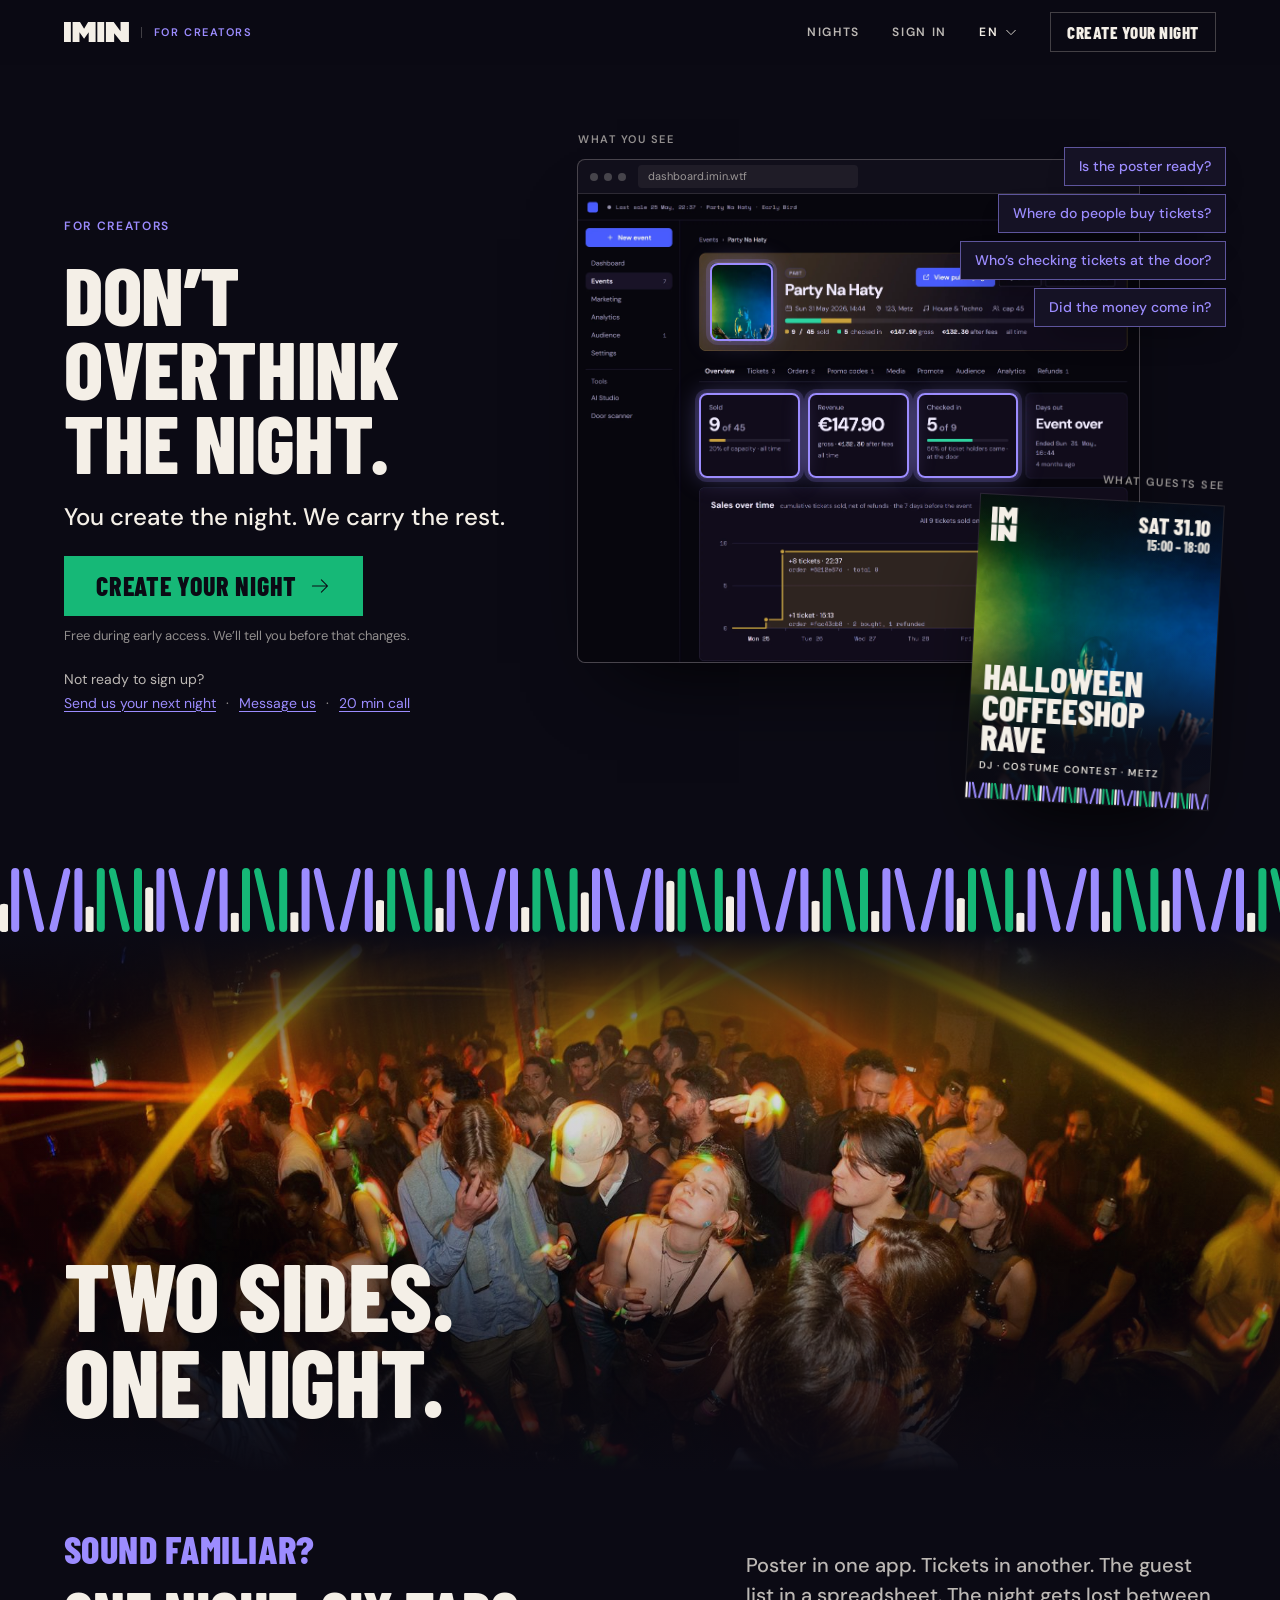
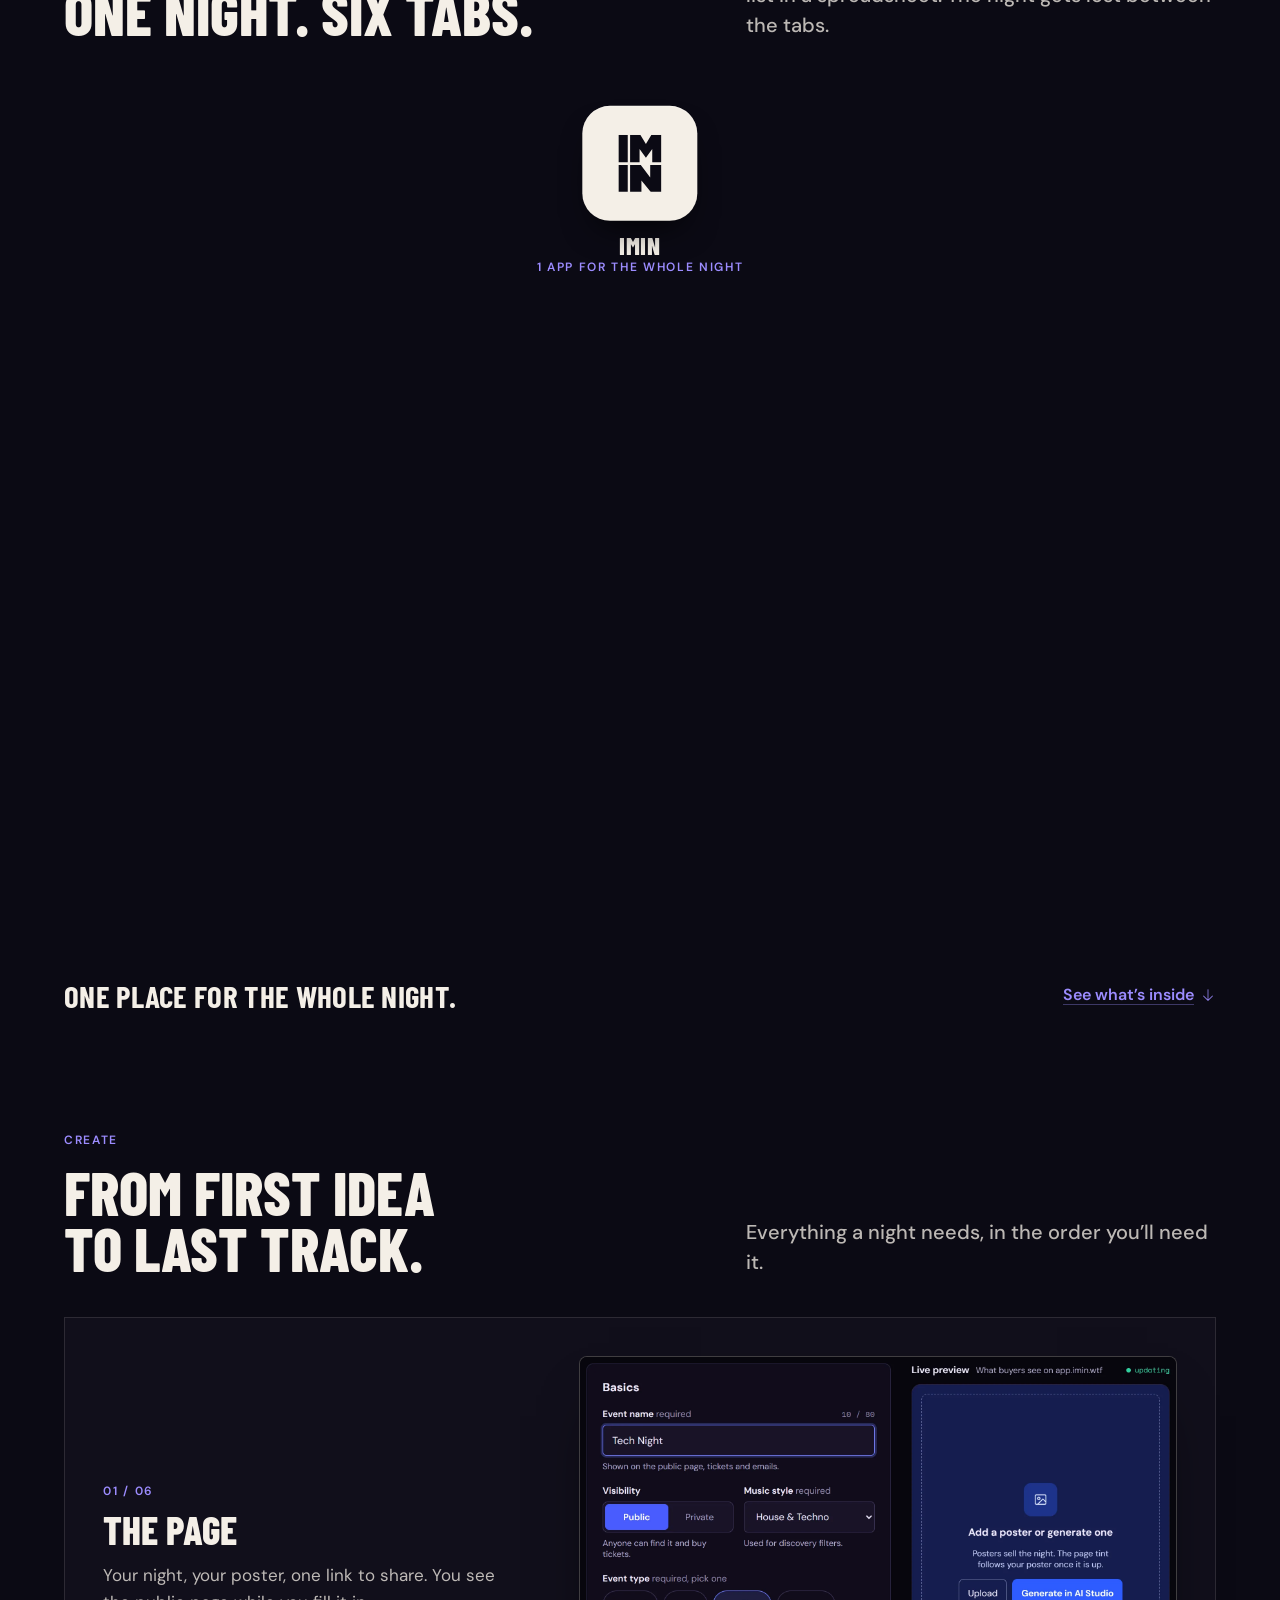
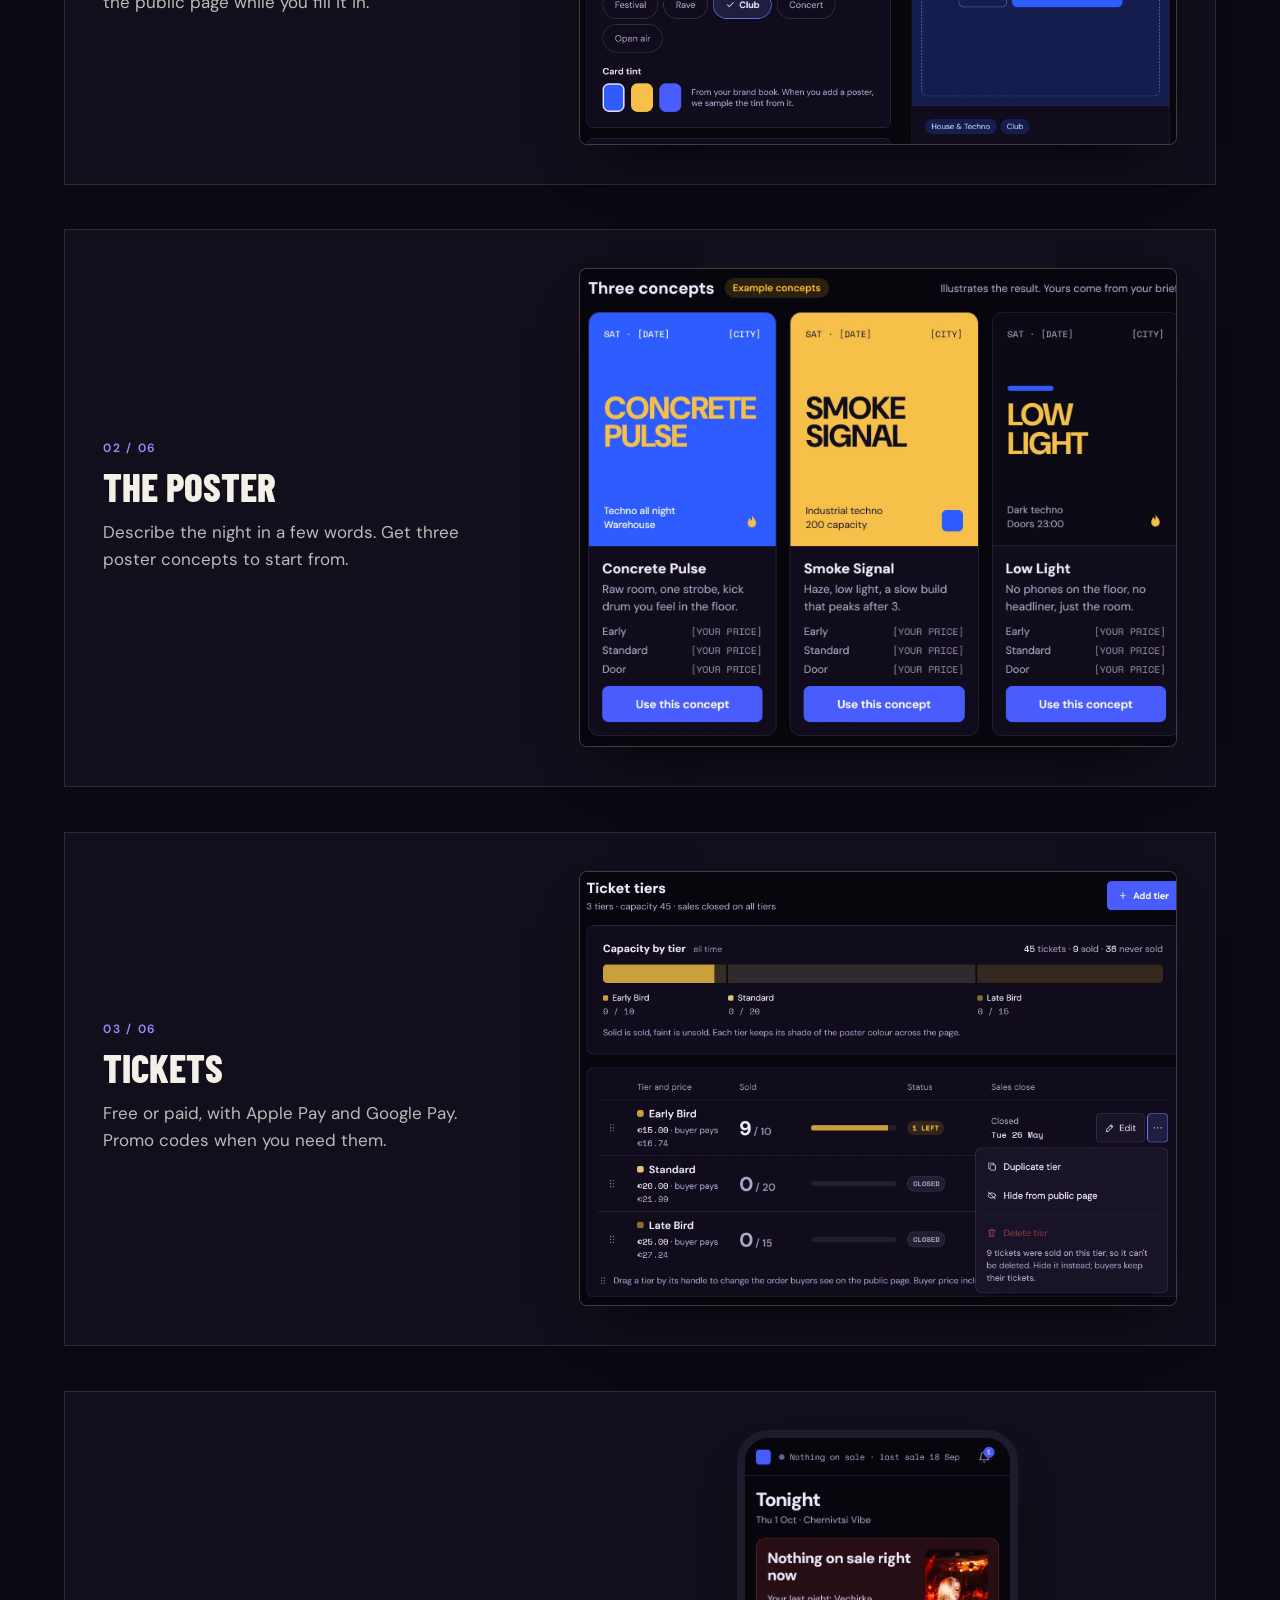
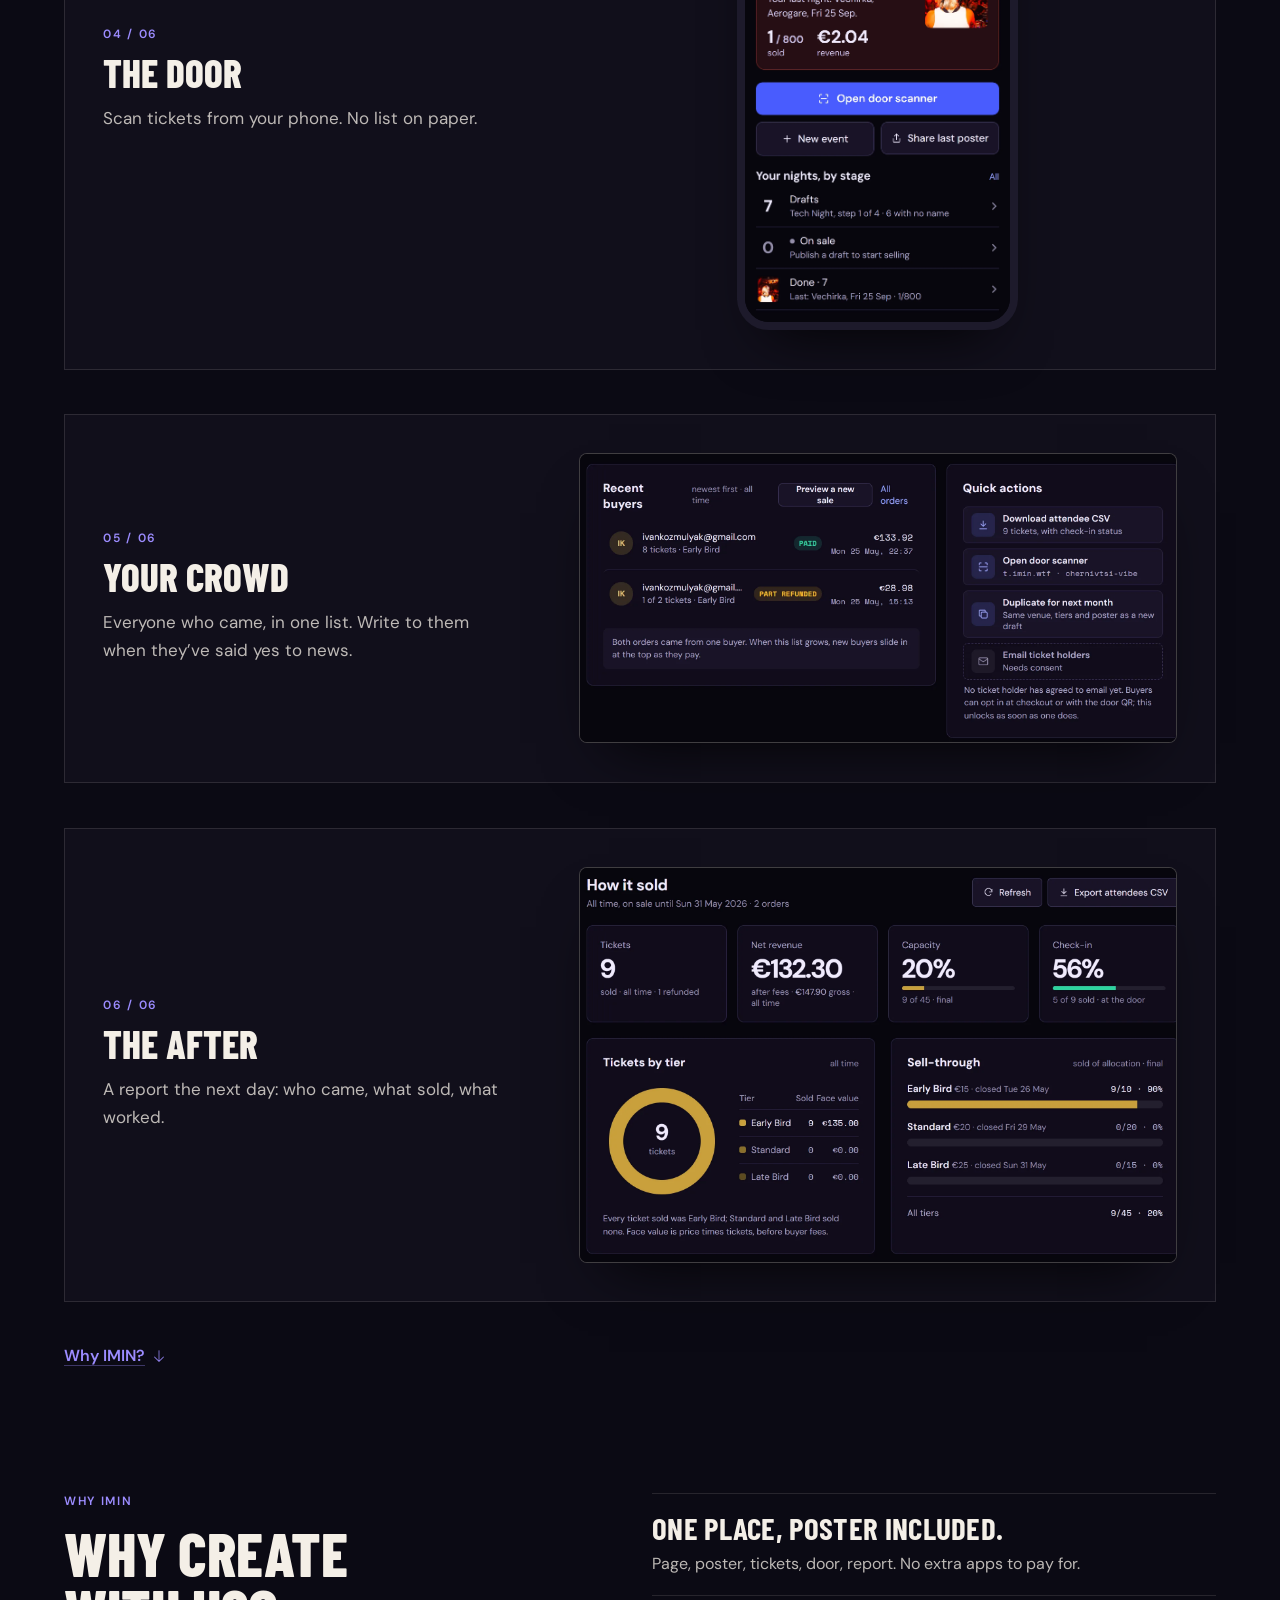
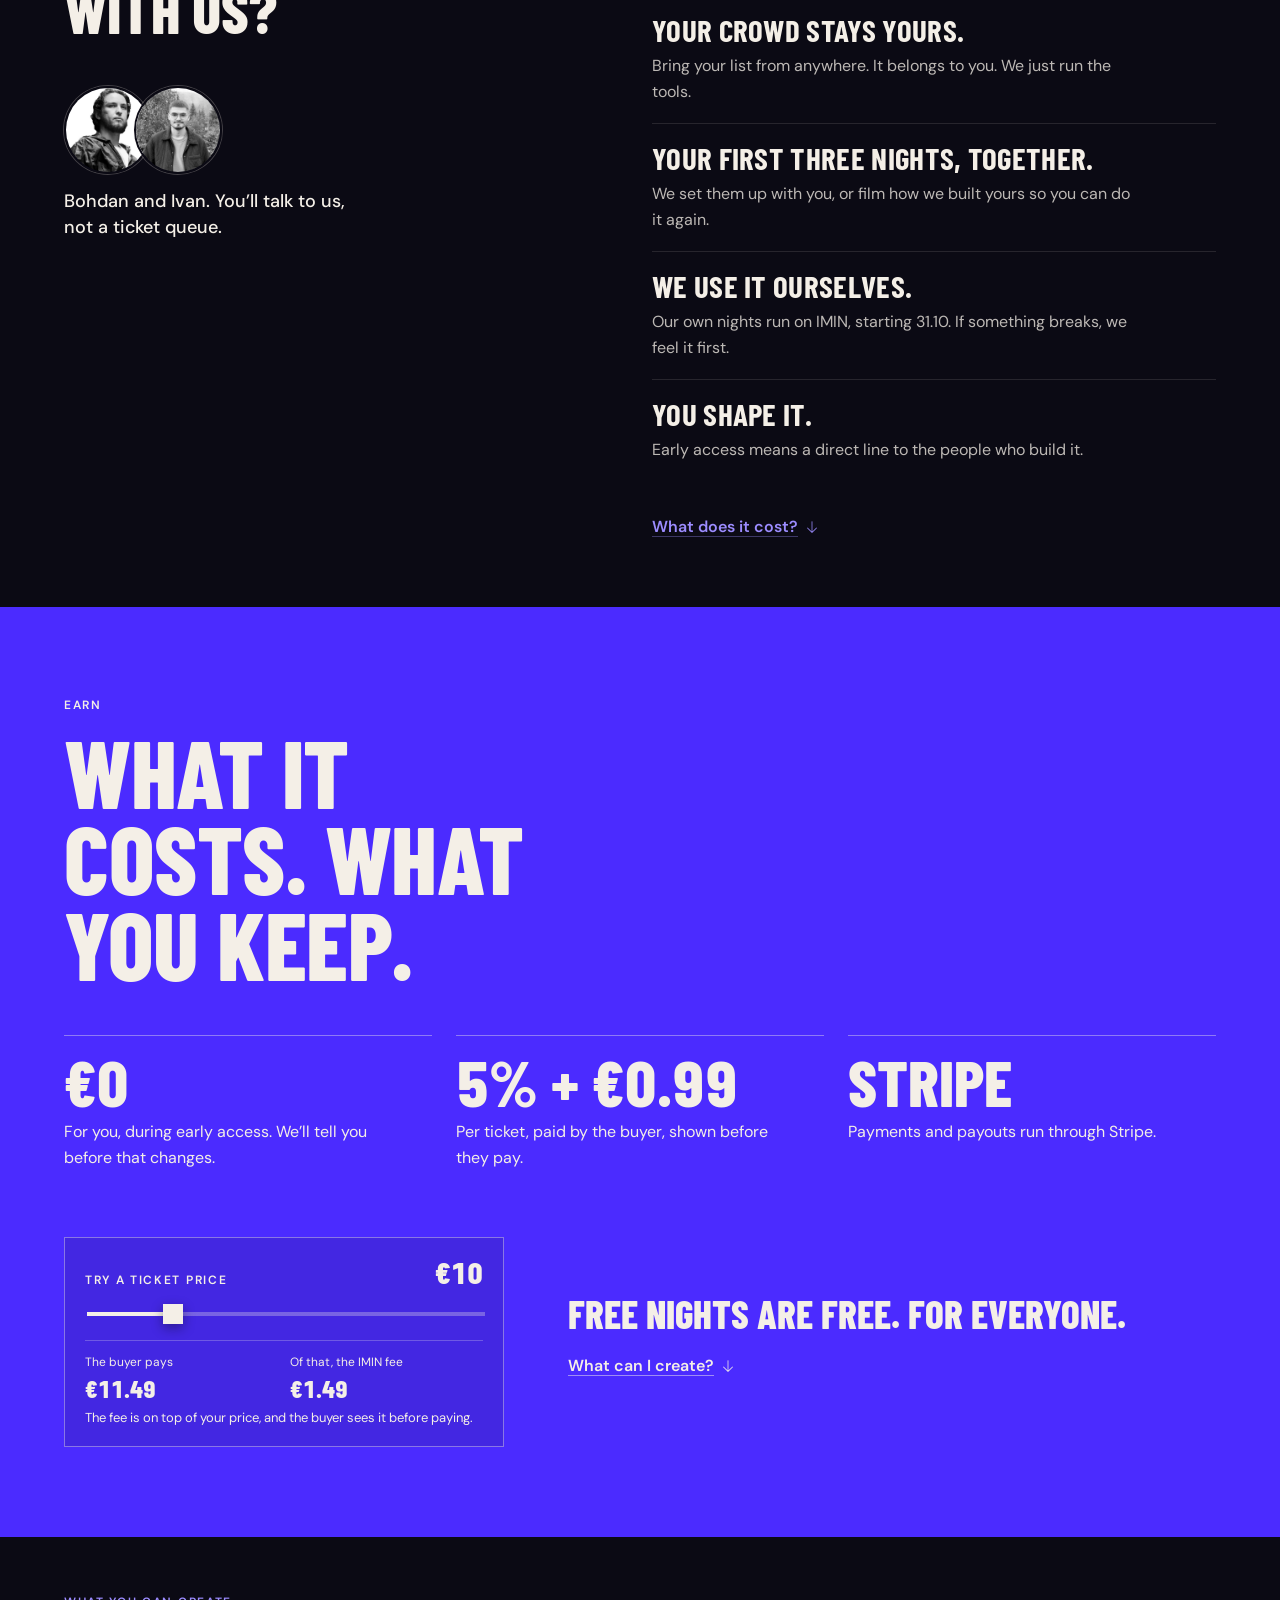
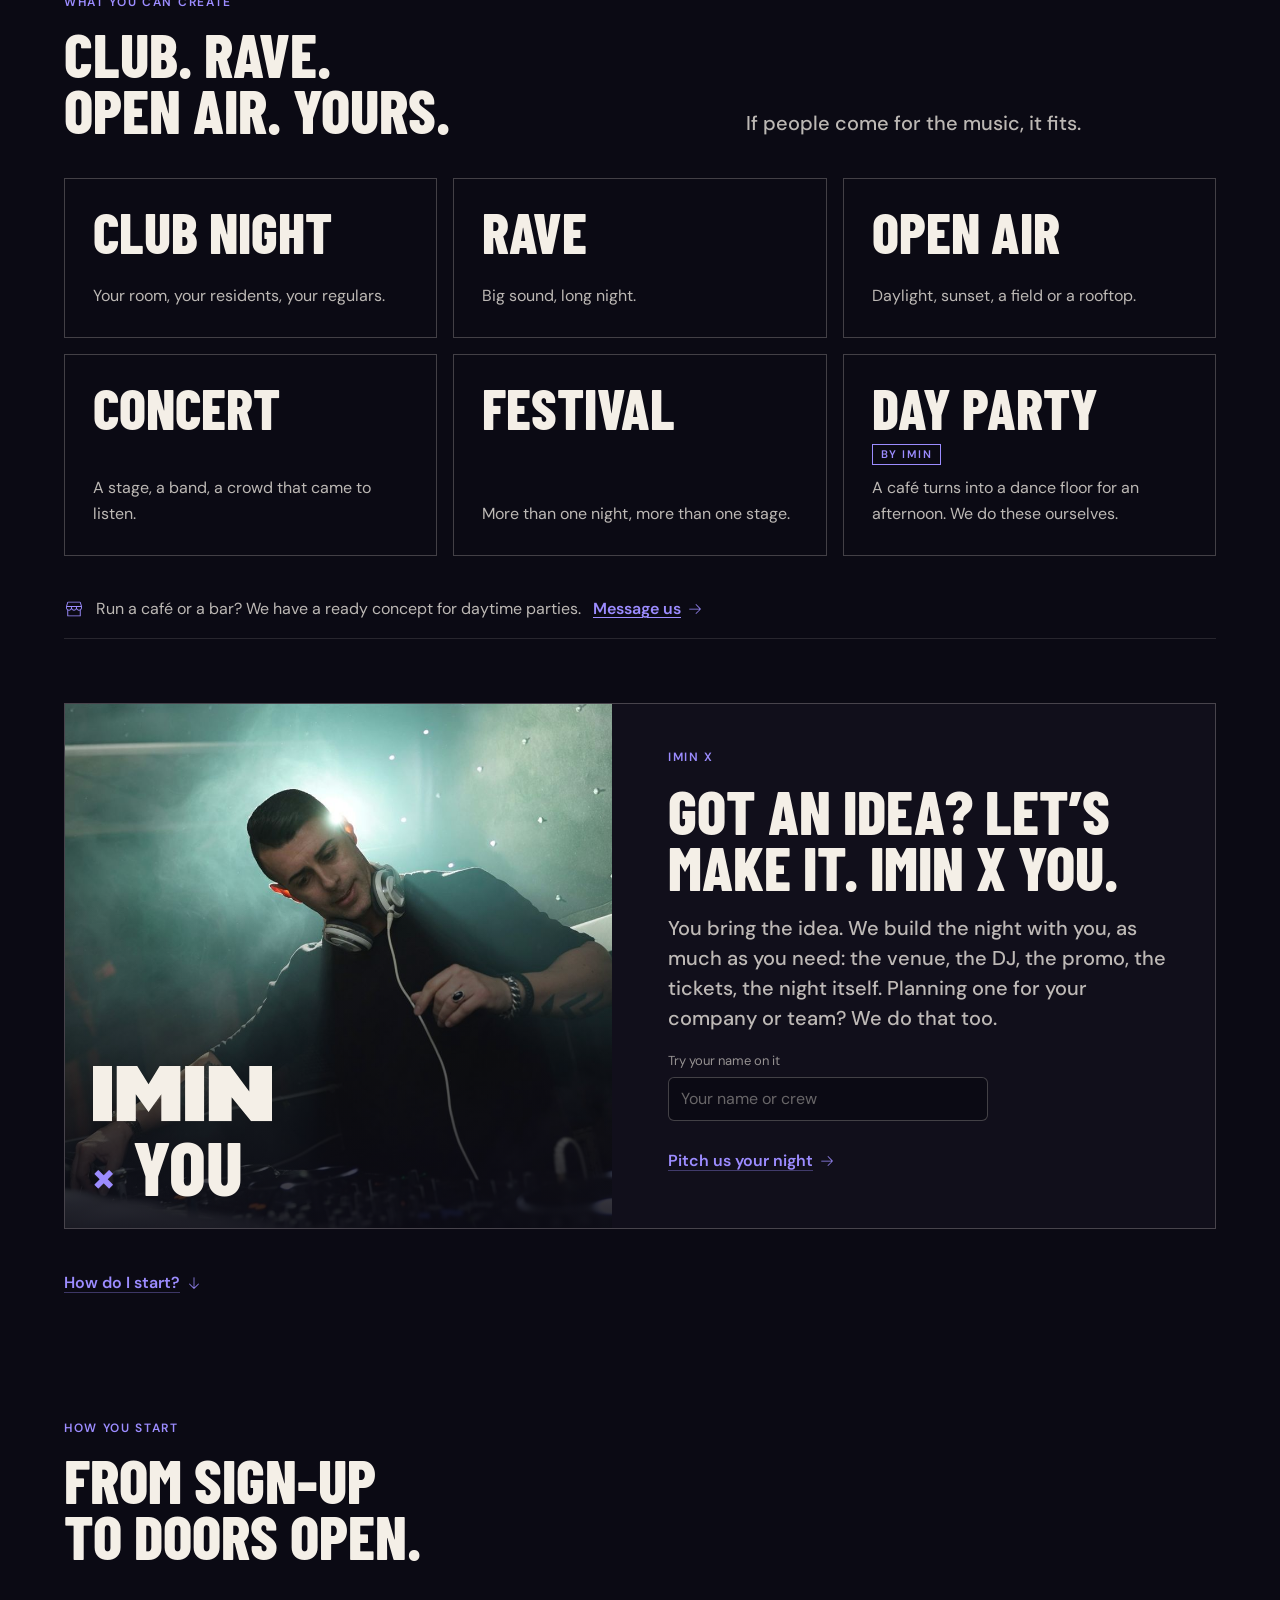
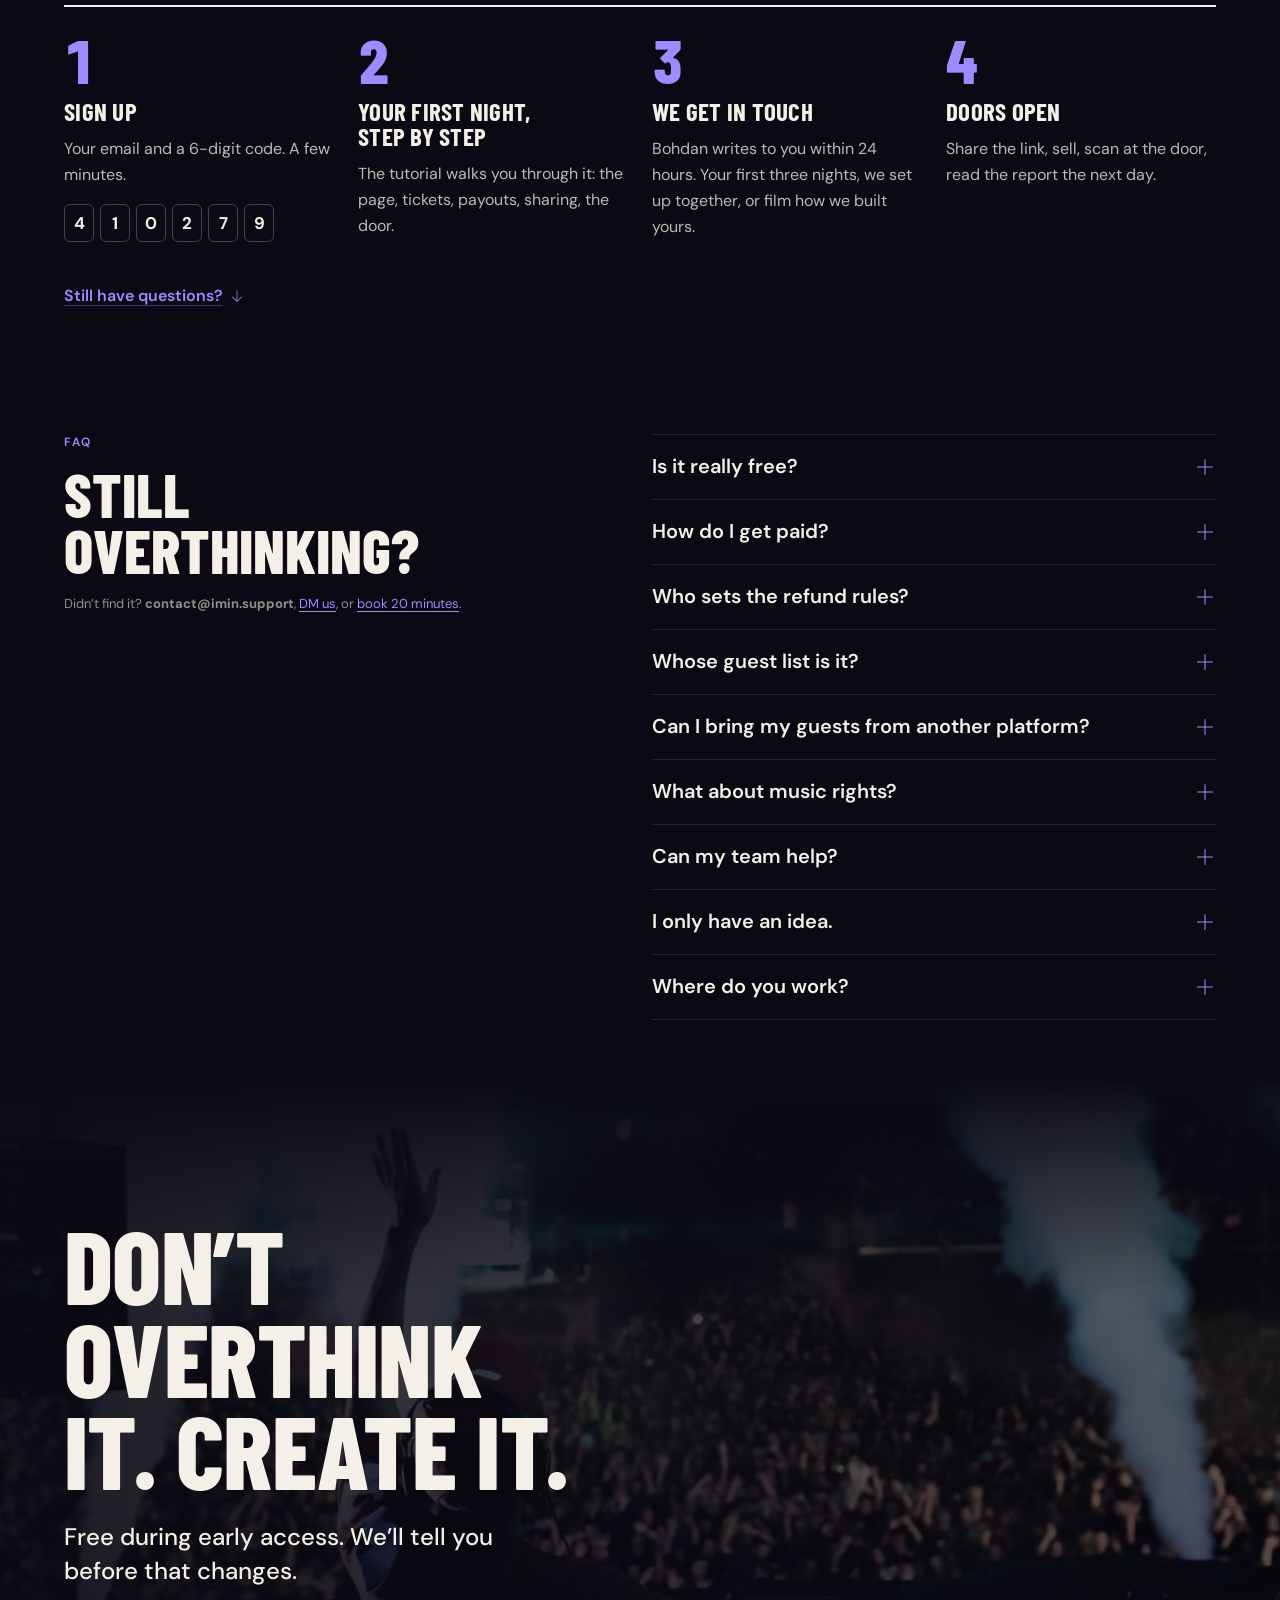
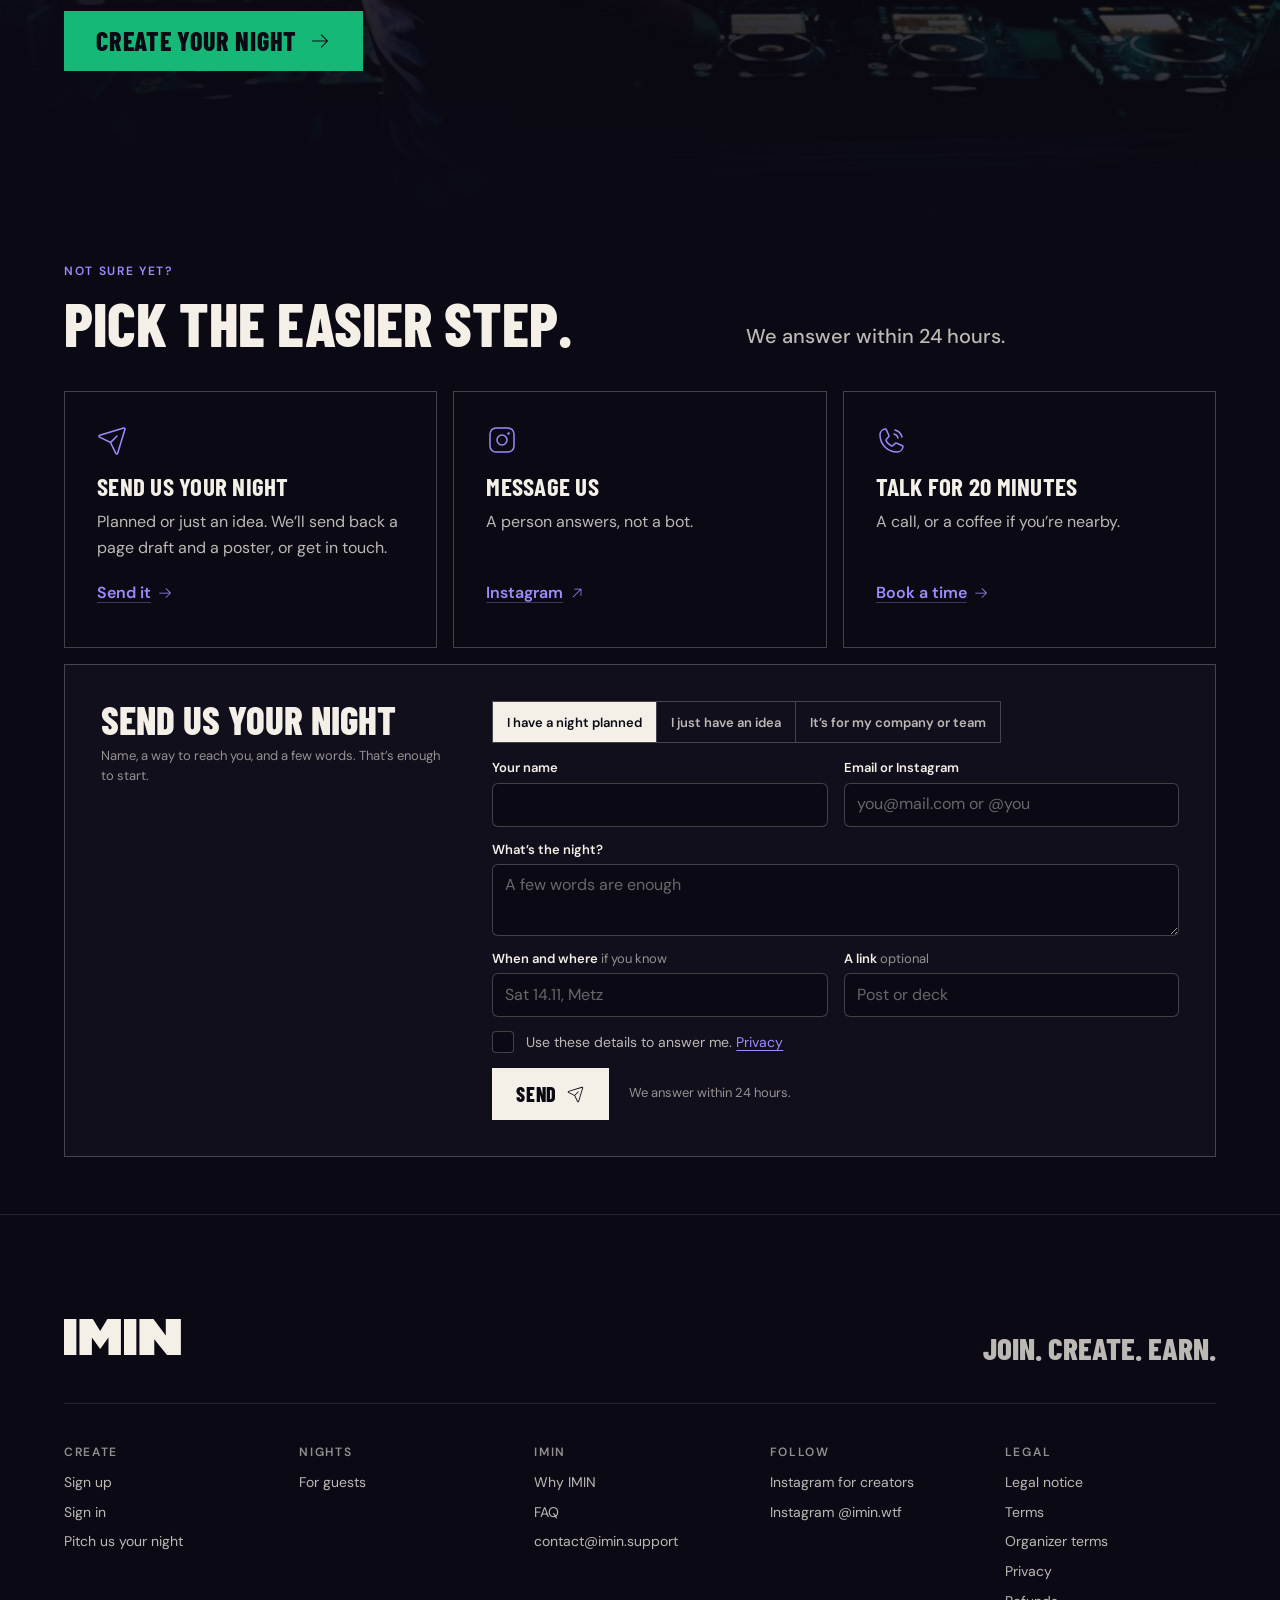
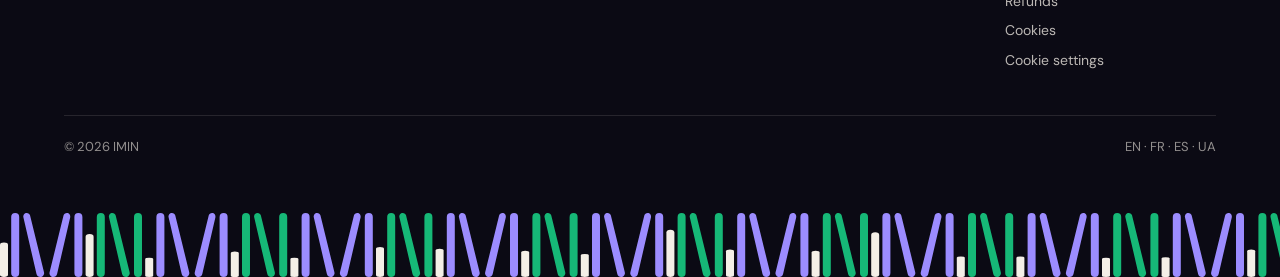
==== commit 3c80c323: "pro: six app icons instead of the browser in "One night. Six tabs." Client feedback: too much on scr" ====
--- a/pro/index.html
+++ b/pro/index.html
@@ -151,36 +151,20 @@
         </div>
         <p class="lead">Poster in one app. Tickets in another. The guest list in a spreadsheet. The night gets lost between the tabs.</p>
       </div>
-      <div class="browser" data-browser>
-        <div class="b-bar">
-          <span class="b-dots" aria-hidden="true"><i></i><i></i><i></i></span>
-          <div class="b-tabs">
-            <span class="b-tab" data-tab><svg class="ico" aria-hidden="true"><use href="#i-image"/></svg><span>Poster app</span><svg class="ico b-x" aria-hidden="true"><use href="#i-x"/></svg></span>
-            <span class="b-tab" data-tab><svg class="ico" aria-hidden="true"><use href="#i-ticket"/></svg><span>Ticket site</span><svg class="ico b-x" aria-hidden="true"><use href="#i-x"/></svg></span>
-            <span class="b-tab" data-tab><svg class="ico" aria-hidden="true"><use href="#i-credit-card"/></svg><span>Payment link</span><svg class="ico b-x" aria-hidden="true"><use href="#i-x"/></svg></span>
-            <span class="b-tab" data-tab><svg class="ico" aria-hidden="true"><use href="#i-link"/></svg><span>Link in bio</span><svg class="ico b-x" aria-hidden="true"><use href="#i-x"/></svg></span>
-            <span class="b-tab" data-tab><svg class="ico" aria-hidden="true"><use href="#i-table"/></svg><span>Guest list sheet</span><svg class="ico b-x" aria-hidden="true"><use href="#i-x"/></svg></span>
-            <span class="b-tab" data-tab><svg class="ico" aria-hidden="true"><use href="#i-chart-line-up"/></svg><span>Numbers after</span><svg class="ico b-x" aria-hidden="true"><use href="#i-x"/></svg></span>
-            <span class="b-tab b-tab--imin" data-imin-tab><svg viewBox="0 0 169.58 224.95" aria-hidden="true" fill="currentColor"><use href="#logo-s"/></svg><span>IMIN · your night</span></span>
-          </div>
-          <span class="b-count" data-count>6 tabs open</span>
-        </div>
-        <div class="b-body">
-          <div class="b-mess" aria-hidden="true">
-            <div class="app app-poster" data-app><p class="app-k">poster_final_v7.png</p><div class="pp-art"><b>Sat 14.11</b></div><div class="pp-sw"><i></i><i></i><i></i><i></i></div></div>
-            <div class="app app-tix" data-app><p class="app-k">Checkout</p><div class="tx-row"><span>General</span><b>€12.00</b></div><div class="tx-row"><span>Service fee</span><b>€2.80</b></div><div class="tx-row"><span>38 / 120 sold</span><em>Edit</em></div></div>
-            <div class="app app-pay" data-app><p class="app-k">Payment link</p><b class="pay-amt">€10.00</b><span class="pay-btn">Pay now</span><small>3 payments to check by hand</small></div>
-            <div class="app app-bio" data-app><p class="app-k">Link in bio</p><span class="bio-av"></span><span class="bio-l">Tickets</span><span class="bio-l">Lineup</span><span class="bio-l">Location</span></div>
-            <div class="app app-sheet" data-app><p class="app-k">guest_list (3).xlsx</p><div class="sh"><i></i><i>A</i><i>B</i><i>C</i><i>1</i><i>Name</i><i>Paid?</i><i>In?</i><i>2</i><i>Léa</i><i>yes</i><i></i><i>3</i><i>Theo</i><i>?</i><i></i><i>4</i><i>Sami</i><i>yes</i><i></i></div></div>
-            <div class="app app-stats" data-app><p class="app-k">numbers_after.csv</p><div class="st-bars"><i style="--h:.35"></i><i style="--h:.6"></i><i style="--h:.45"></i><i style="--h:.9"></i><i style="--h:.5"></i><i style="--h:.25"></i></div><small>Who actually came?</small></div>
-          </div>
-          <div class="b-one" data-one>
-            <div class="one-card">
-              <div class="one-tab"><svg viewBox="0 0 169.58 224.95" aria-hidden="true" fill="currentColor"><use href="#logo-s"/></svg>IMIN · your night</div>
-              <ul class="one-list"><li>Page</li><li>Poster</li><li>Tickets</li><li>Door</li><li>Crowd</li><li>Report</li></ul>
-            </div>
-          </div>
-        </div>
+      <div class="tools" data-tools>
+        <ul class="tool-row" aria-label="Six apps for one night">
+          <li class="tool t-poster" data-tool><span class="tool-ic"><svg class="ico" aria-hidden="true"><use href="#i-image"/></svg><b class="tool-badge" aria-hidden="true">3</b></span><span class="tool-n">Poster app</span></li>
+          <li class="tool t-tix" data-tool><span class="tool-ic"><svg class="ico" aria-hidden="true"><use href="#i-ticket"/></svg><b class="tool-badge" aria-hidden="true">12</b></span><span class="tool-n">Ticket site</span></li>
+          <li class="tool t-pay" data-tool><span class="tool-ic"><svg class="ico" aria-hidden="true"><use href="#i-credit-card"/></svg><b class="tool-badge" aria-hidden="true">!</b></span><span class="tool-n">Payment link</span></li>
+          <li class="tool t-bio" data-tool><span class="tool-ic"><svg class="ico" aria-hidden="true"><use href="#i-link"/></svg><b class="tool-badge" aria-hidden="true">5</b></span><span class="tool-n">Link in bio</span></li>
+          <li class="tool t-sheet" data-tool><span class="tool-ic"><svg class="ico" aria-hidden="true"><use href="#i-table"/></svg><b class="tool-badge" aria-hidden="true">?</b></span><span class="tool-n">Guest list sheet</span></li>
+          <li class="tool t-stats" data-tool><span class="tool-ic"><svg class="ico" aria-hidden="true"><use href="#i-chart-line-up"/></svg><b class="tool-badge" aria-hidden="true">1</b></span><span class="tool-n">Numbers after</span></li>
+        </ul>
+        <div class="tool-one" data-tool-one>
+          <span class="tool-ic t-imin"><svg viewBox="0 0 169.58 224.95" aria-hidden="true" fill="currentColor"><use href="#logo-s"/></svg></span>
+          <span class="tool-n">IMIN</span>
+        </div>
+        <p class="tool-count" data-count>6 apps for one night</p>
       </div>
       <div class="insight-foot">
         <p class="t-h3">One place for the whole night.</p>
--- a/assets/css/pro.css
+++ b/assets/css/pro.css
@@ -166,59 +166,23 @@
 
 /* ---------- 2. six tabs, one place ---------- */
 .ask{font:800 clamp(25px,3vw,39px)/1 var(--display);text-transform:uppercase;letter-spacing:.01em;color:var(--haze)}
-.browser{border:1px solid var(--line-2);border-radius:10px;background:var(--night-2);overflow:hidden;box-shadow:0 40px 80px -40px rgba(0,0,0,.9)}
-.b-bar{display:flex;align-items:flex-end;gap:12px;padding:10px 12px 0;background:#0E0C17;border-bottom:1px solid var(--line)}
-.b-dots{align-self:center;display:flex;gap:6px;padding-bottom:8px}
-.b-dots i{width:9px;height:9px;border-radius:50%;background:var(--line-2)}
-.b-tabs{flex:1;display:flex;gap:2px;min-width:0}
-.b-tab{flex:1 1 0;min-width:0;max-width:200px;display:flex;align-items:center;gap:8px;height:38px;padding:0 10px;border:1px solid var(--line);border-bottom:0;border-radius:8px 8px 0 0;background:rgba(244,239,231,.04);font:600 12px/1 var(--text);color:var(--muted);white-space:nowrap;overflow:hidden}
-.b-tab > span{overflow:hidden;text-overflow:ellipsis}
-.b-tab .ico{width:15px;height:15px;color:var(--haze)}
-.b-tab .b-x{margin-left:auto;width:14px;height:14px;padding:1px;border-radius:3px;color:var(--quiet)}
-.b-tab--imin{flex:0 0 auto;max-width:260px;background:var(--paper);border-color:var(--paper);color:var(--midnight);font:800 15px/1 var(--display);letter-spacing:.02em;text-transform:uppercase}
-.b-tab--imin svg{height:18px;width:auto;flex:none}
-.b-count{align-self:center;padding-bottom:8px;font:600 11px/1 var(--text);letter-spacing:.12em;text-transform:uppercase;color:var(--haze);white-space:nowrap;font-variant-numeric:tabular-nums}
-.b-body{position:relative;padding:16px}
-.b-mess{display:grid;grid-template-columns:repeat(3,minmax(0,1fr));gap:12px}
-.app{display:flex;flex-direction:column;gap:8px;min-height:clamp(132px,13vw,168px);padding:12px;border-radius:6px;overflow:hidden;font-size:13px;line-height:1.3;min-width:0}
-.app-k{font:600 10px/1.2 var(--text);letter-spacing:.08em;text-transform:uppercase;opacity:.7;white-space:nowrap;overflow:hidden;text-overflow:ellipsis}
-.app small{font-size:11px;opacity:.75}
-.app-poster{background:#1C1A27;color:var(--paper)}
-.pp-art{flex:1;min-height:56px;display:flex;align-items:flex-end;padding:8px;border-radius:4px;background:linear-gradient(transparent 30%,rgba(11,10,20,.85)),url(../img/photos/p-dj.jpg) center/cover}
-.pp-art b{font:800 20px/1 var(--display);text-transform:uppercase}
-.pp-sw{display:flex;gap:6px}
-.pp-sw i{width:16px;height:16px;border-radius:3px;background:var(--paper)}
-.pp-sw i:nth-child(2){background:var(--haze)}.pp-sw i:nth-child(3){background:#E2725B}.pp-sw i:nth-child(4){background:#3A3650}
-.app-tix{background:var(--paper);color:var(--midnight)}
-.tx-row{display:flex;justify-content:space-between;gap:8px;padding:5px 0;border-bottom:1px solid rgba(11,10,20,.12)}
-.tx-row em{font-style:normal;text-decoration:underline}
-.app-pay{background:#E8E4F5;color:var(--midnight);align-items:flex-start}
-.pay-amt{font:800 28px/1 var(--display)}
-.pay-btn{padding:7px 14px;border-radius:6px;background:var(--midnight);color:var(--paper);font-weight:700;font-size:12px}
-.app-bio{background:linear-gradient(#2A2340,#151225);color:var(--paper);align-items:center}
-.bio-av{width:28px;height:28px;border-radius:50%;background:var(--haze);flex:none}
-.bio-l{width:100%;padding:5px 8px;border:1px solid rgba(244,239,231,.4);border-radius:999px;text-align:center;font-size:11px;font-weight:600}
-.app-sheet{background:#F7F6F2;color:#222}
-.sh{display:grid;grid-template-columns:18px 1.3fr 1fr .8fr;border-top:1px solid #D7D3CA;border-left:1px solid #D7D3CA;font-size:11px}
-.sh i{font-style:normal;padding:3px 5px;border-right:1px solid #D7D3CA;border-bottom:1px solid #D7D3CA;white-space:nowrap;overflow:hidden;min-height:20px}
-.sh i:nth-child(-n+4),.sh i:nth-child(4n+1){background:#E9E6DF;color:#777;text-align:center}
-.app-stats{background:#121019;color:var(--paper);border:1px solid var(--line)}
-.st-bars{flex:1;display:flex;align-items:flex-end;gap:6px;min-height:50px;border-bottom:1px solid var(--line-2)}
-.st-bars i{flex:1;height:calc(var(--h) * 100%);background:var(--haze)}
-.b-one{display:grid;place-items:center;margin-top:16px}
-.motion .b-one{position:absolute;inset:16px;margin:0;opacity:0;pointer-events:none}
-.one-card{width:min(100%,520px);background:var(--paper);color:var(--midnight);box-shadow:0 40px 80px -30px rgba(0,0,0,.95)}
-@media (max-width:759.98px){
-  .b-dots{display:none}
-  .b-bar{padding:8px 8px 0;gap:8px}
-  .b-tab{height:34px;padding:0 8px;justify-content:center}
-  .b-tab > span,.b-tab .b-x{display:none}
-  .b-tab--imin > span{display:inline}
-  .b-mess{grid-template-columns:repeat(2,minmax(0,1fr));gap:8px}
-  .b-body{padding:10px}
-  .app{min-height:118px;padding:10px}
-  .motion .b-one{inset:10px}
-}
+/* six unbranded app icons that close into one */
+.tools{position:relative;display:grid;justify-items:center;gap:clamp(20px,3vw,32px);padding-block:clamp(16px,3vw,40px)}
+.tool-row{display:flex;flex-wrap:wrap;justify-content:center;gap:clamp(16px,3.5vw,48px)}
+.tool{display:flex;flex-direction:column;align-items:center;gap:12px;width:clamp(80px,9vw,110px)}
+.tool-ic{position:relative;display:grid;place-items:center;flex:none;width:var(--s,clamp(60px,6.4vw,84px));height:var(--s,clamp(60px,6.4vw,84px));border-radius:24%;background:var(--c);color:#fff;box-shadow:inset 0 1px 0 rgba(255,255,255,.28),0 18px 34px -16px rgba(0,0,0,.95)}
+.tool-ic .ico{width:calc(var(--s,clamp(60px,6.4vw,84px)) * .44);height:calc(var(--s,clamp(60px,6.4vw,84px)) * .44)}
+.tool-badge{position:absolute;top:-7px;right:-7px;min-width:24px;height:24px;padding:0 7px;border-radius:12px;background:var(--paper);color:var(--midnight);font:700 12px/24px var(--text);text-align:center;box-shadow:0 0 0 3px var(--midnight)}
+.tool-n{font:600 13px/1.25 var(--text);color:var(--muted);text-align:center}
+.t-poster{--c:#E2725B}.t-tix{--c:#E9A23B}.t-pay{--c:#3F6BEA}.t-bio{--c:#D9589A}.t-sheet{--c:#2E9FBF}.t-stats{--c:#6B7493}
+.tool-one{display:flex;flex-direction:column;align-items:center;gap:12px}
+.tool-one .tool-ic{--s:clamp(84px,9vw,116px);--c:var(--paper);color:var(--midnight)}
+.tool-one .tool-ic svg{height:calc(var(--s) * .5);width:auto}
+.tool-one .tool-n{font:800 clamp(20px,2vw,25px)/1 var(--display);letter-spacing:.02em;color:var(--paper)}
+.tool-count{font:600 12px/1 var(--text);letter-spacing:.14em;text-transform:uppercase;color:var(--haze);font-variant-numeric:tabular-nums}
+.motion .tool-one{position:absolute;left:50%;top:44%;translate:-50% -50%;opacity:0}
+.motion .tool,.motion .tool-one{will-change:transform,opacity}
+@media (max-width:559.98px){.tool-row{display:grid;grid-template-columns:repeat(3,minmax(0,1fr));gap:22px 12px;width:100%}.tool{width:auto}}
 /* people: a crowd band between the hero and the problem */
 .band{position:relative;display:flex;align-items:flex-end;height:clamp(300px,46vw,540px);overflow:hidden;isolation:isolate}
 .band img{position:absolute;inset:0;z-index:-1;width:100%;height:100%;object-fit:cover;object-position:50% 40%}
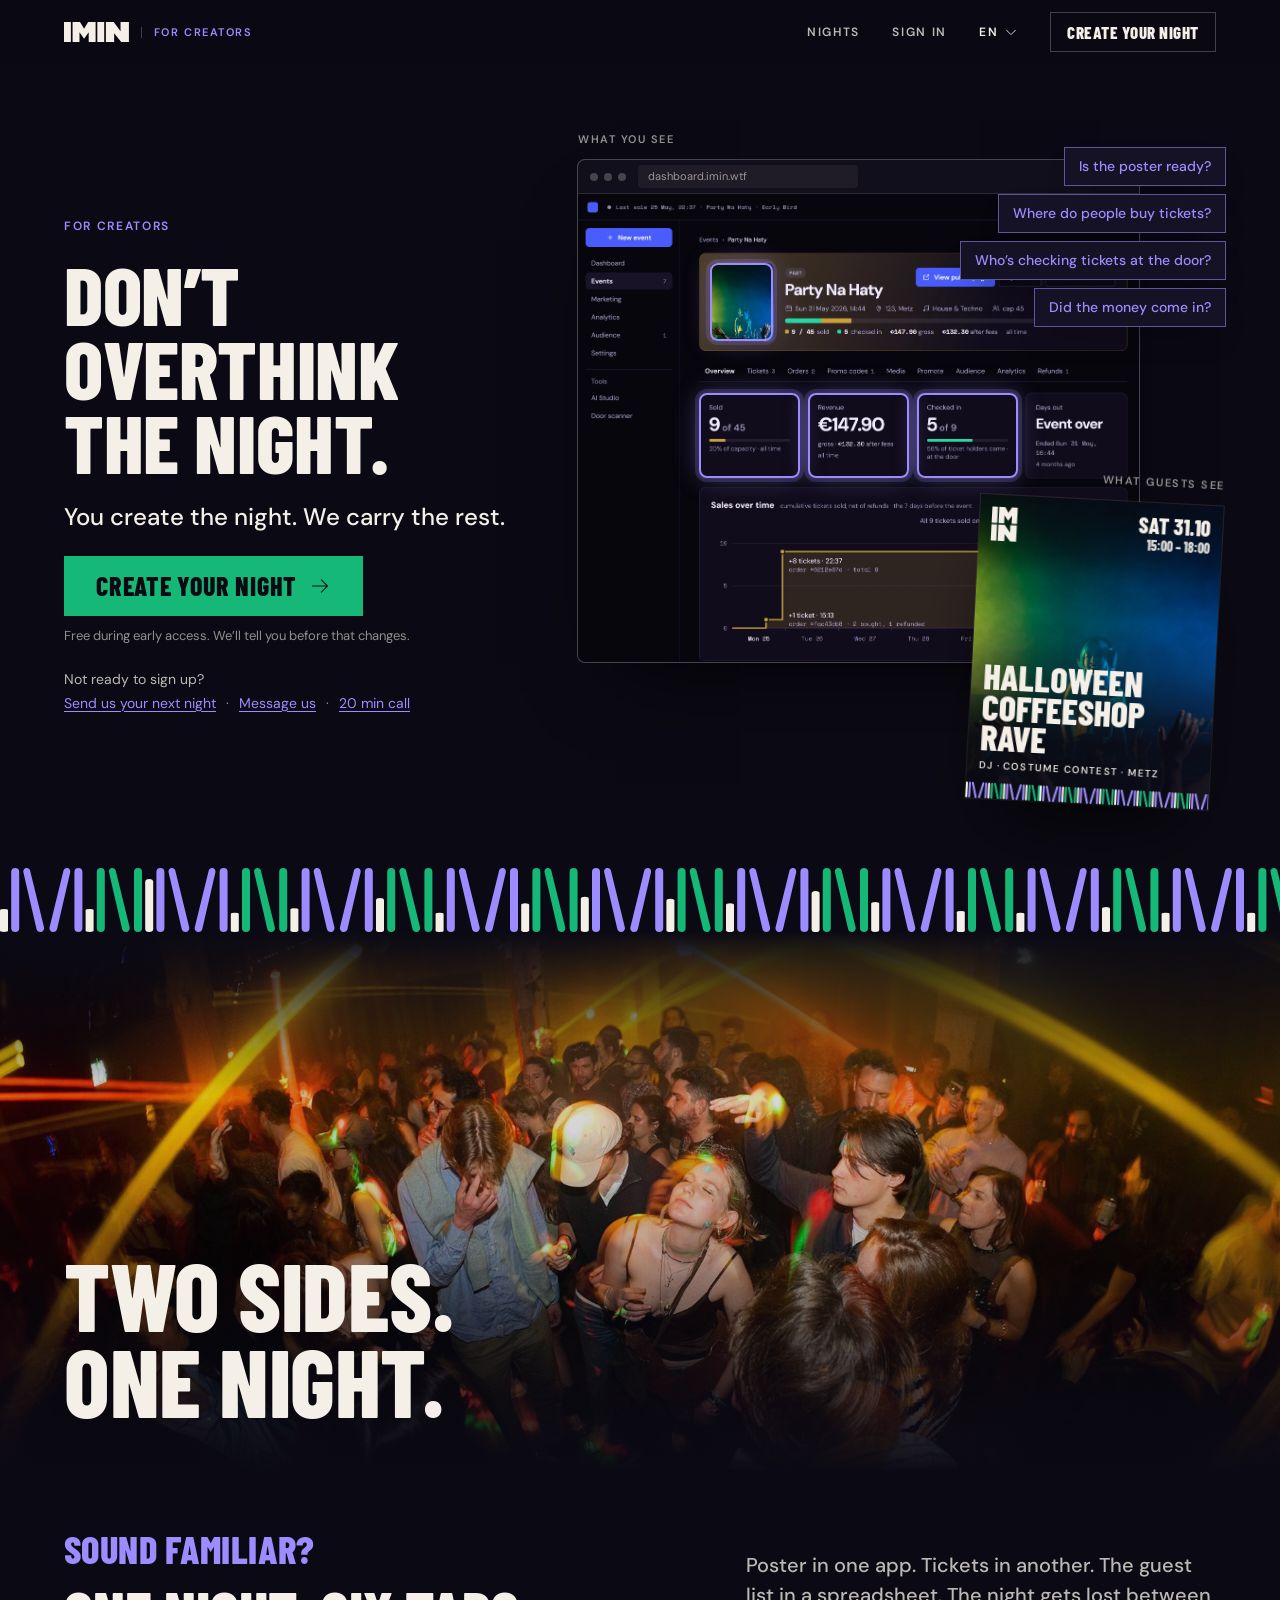
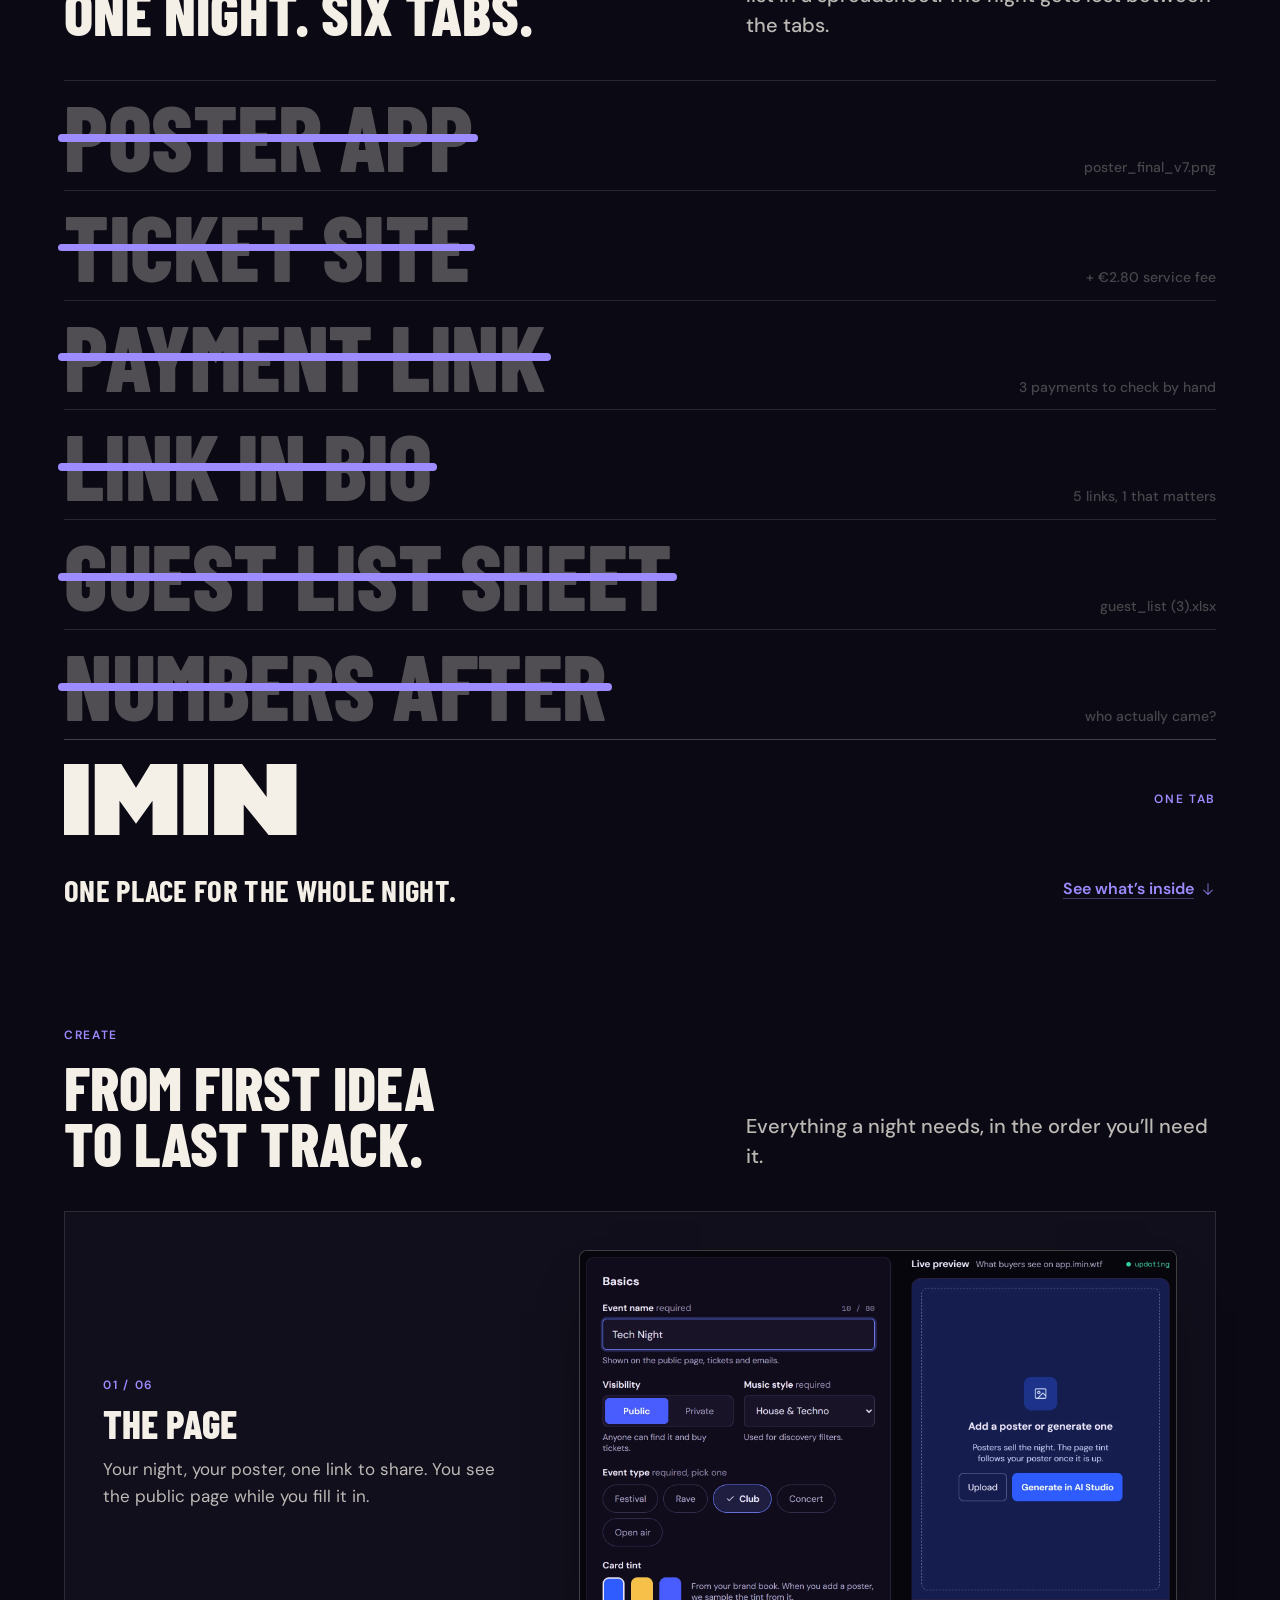
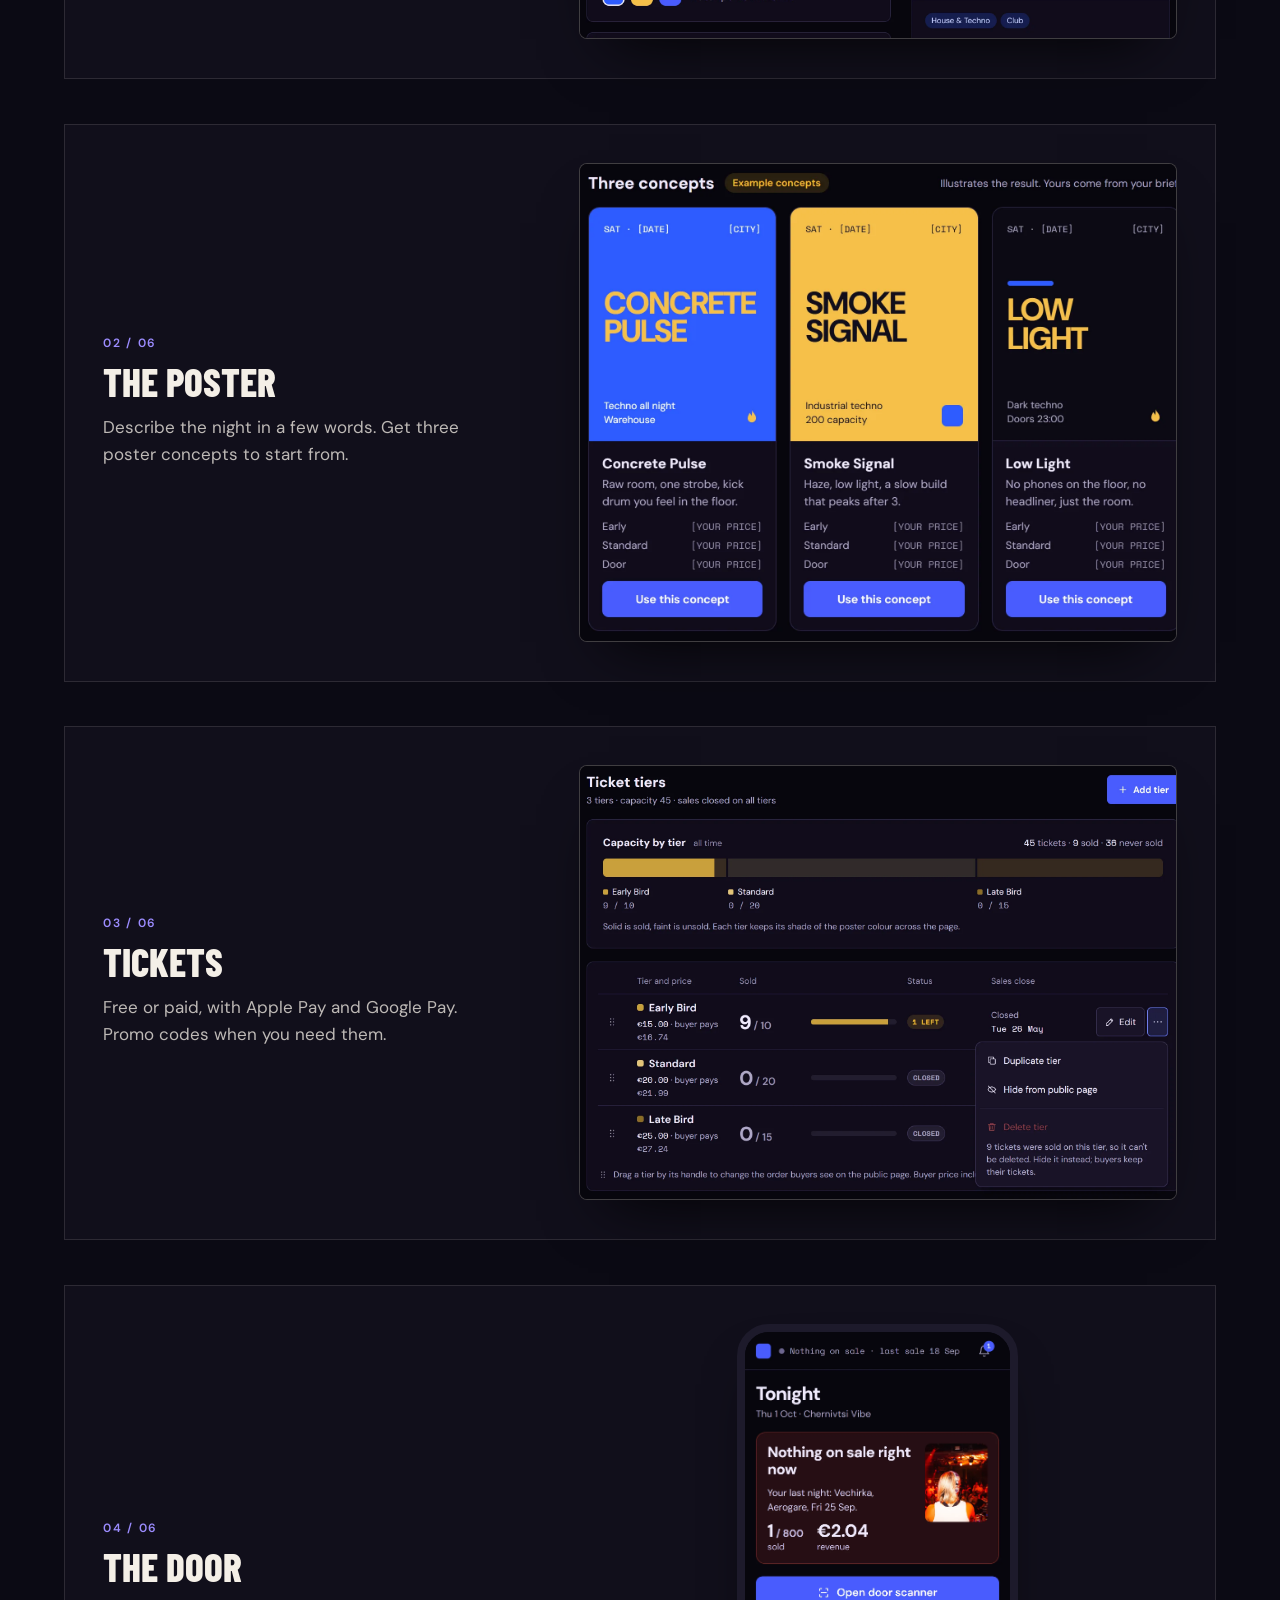
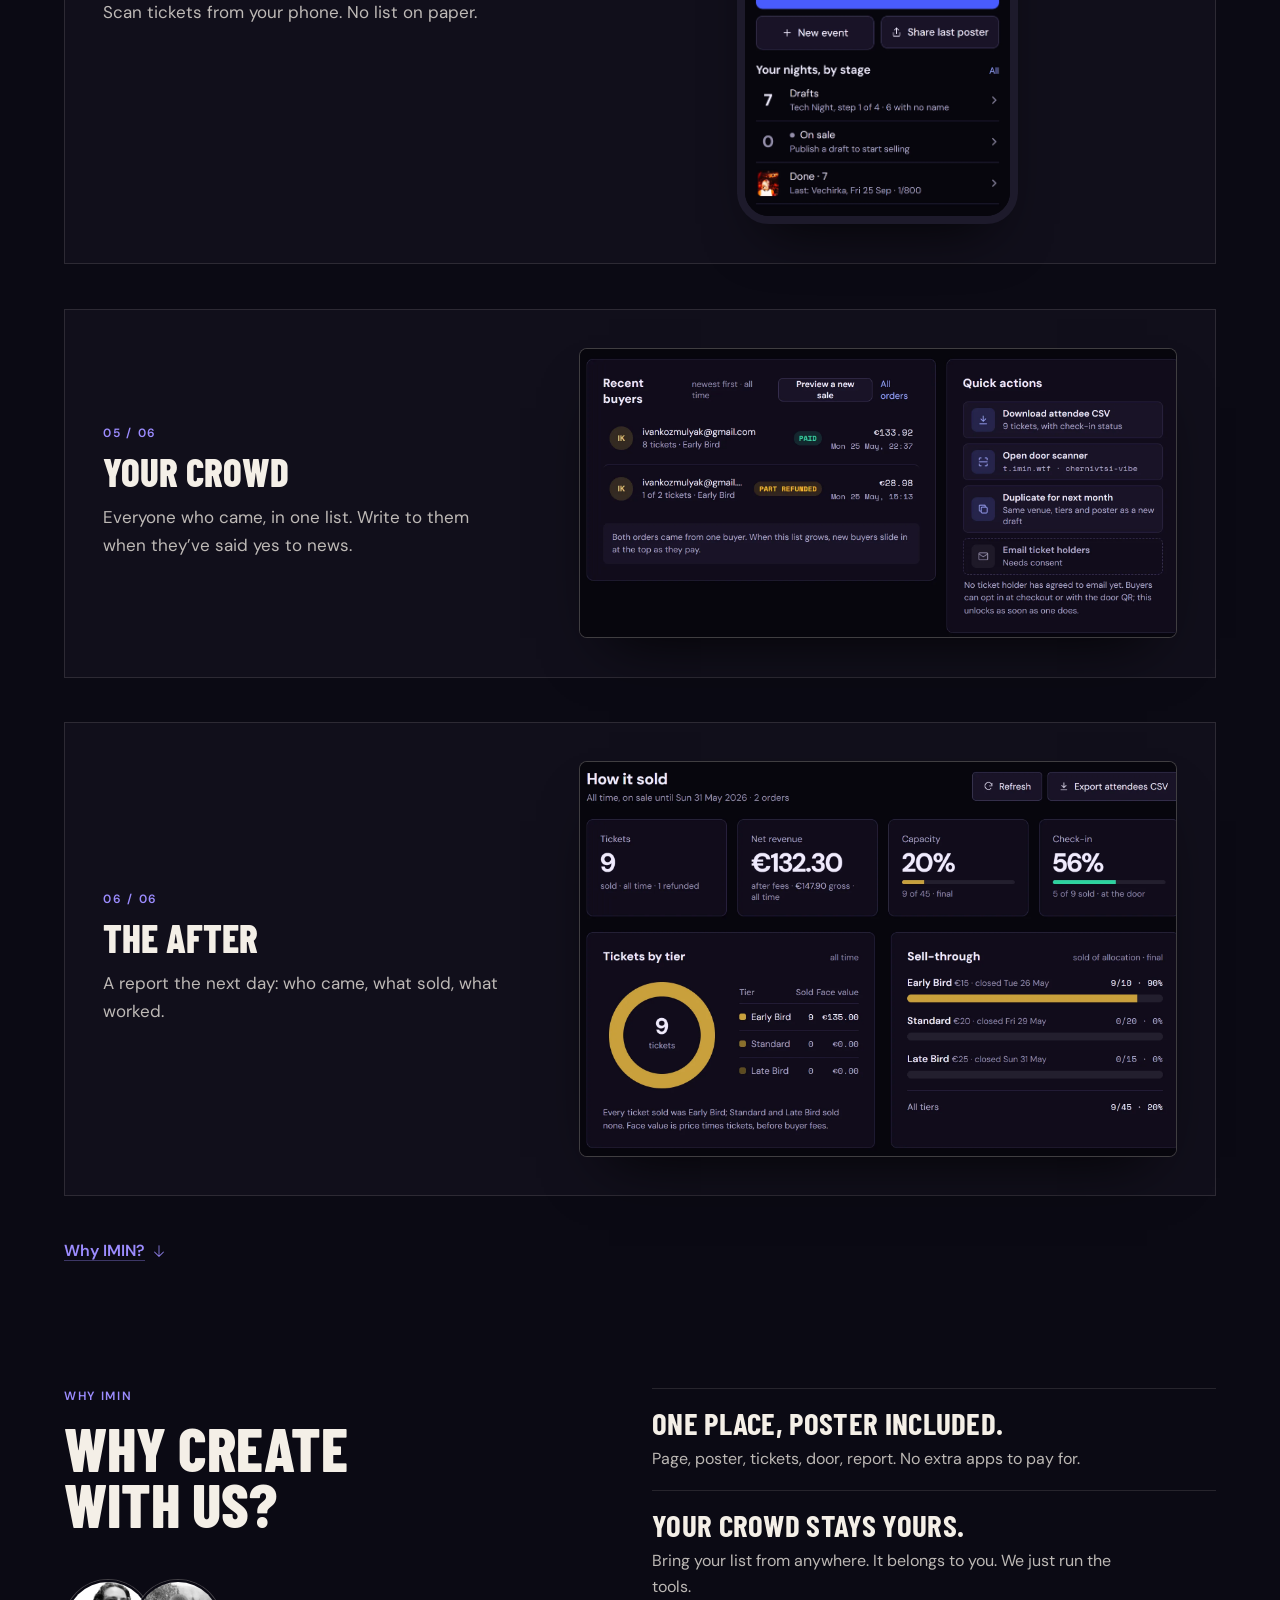
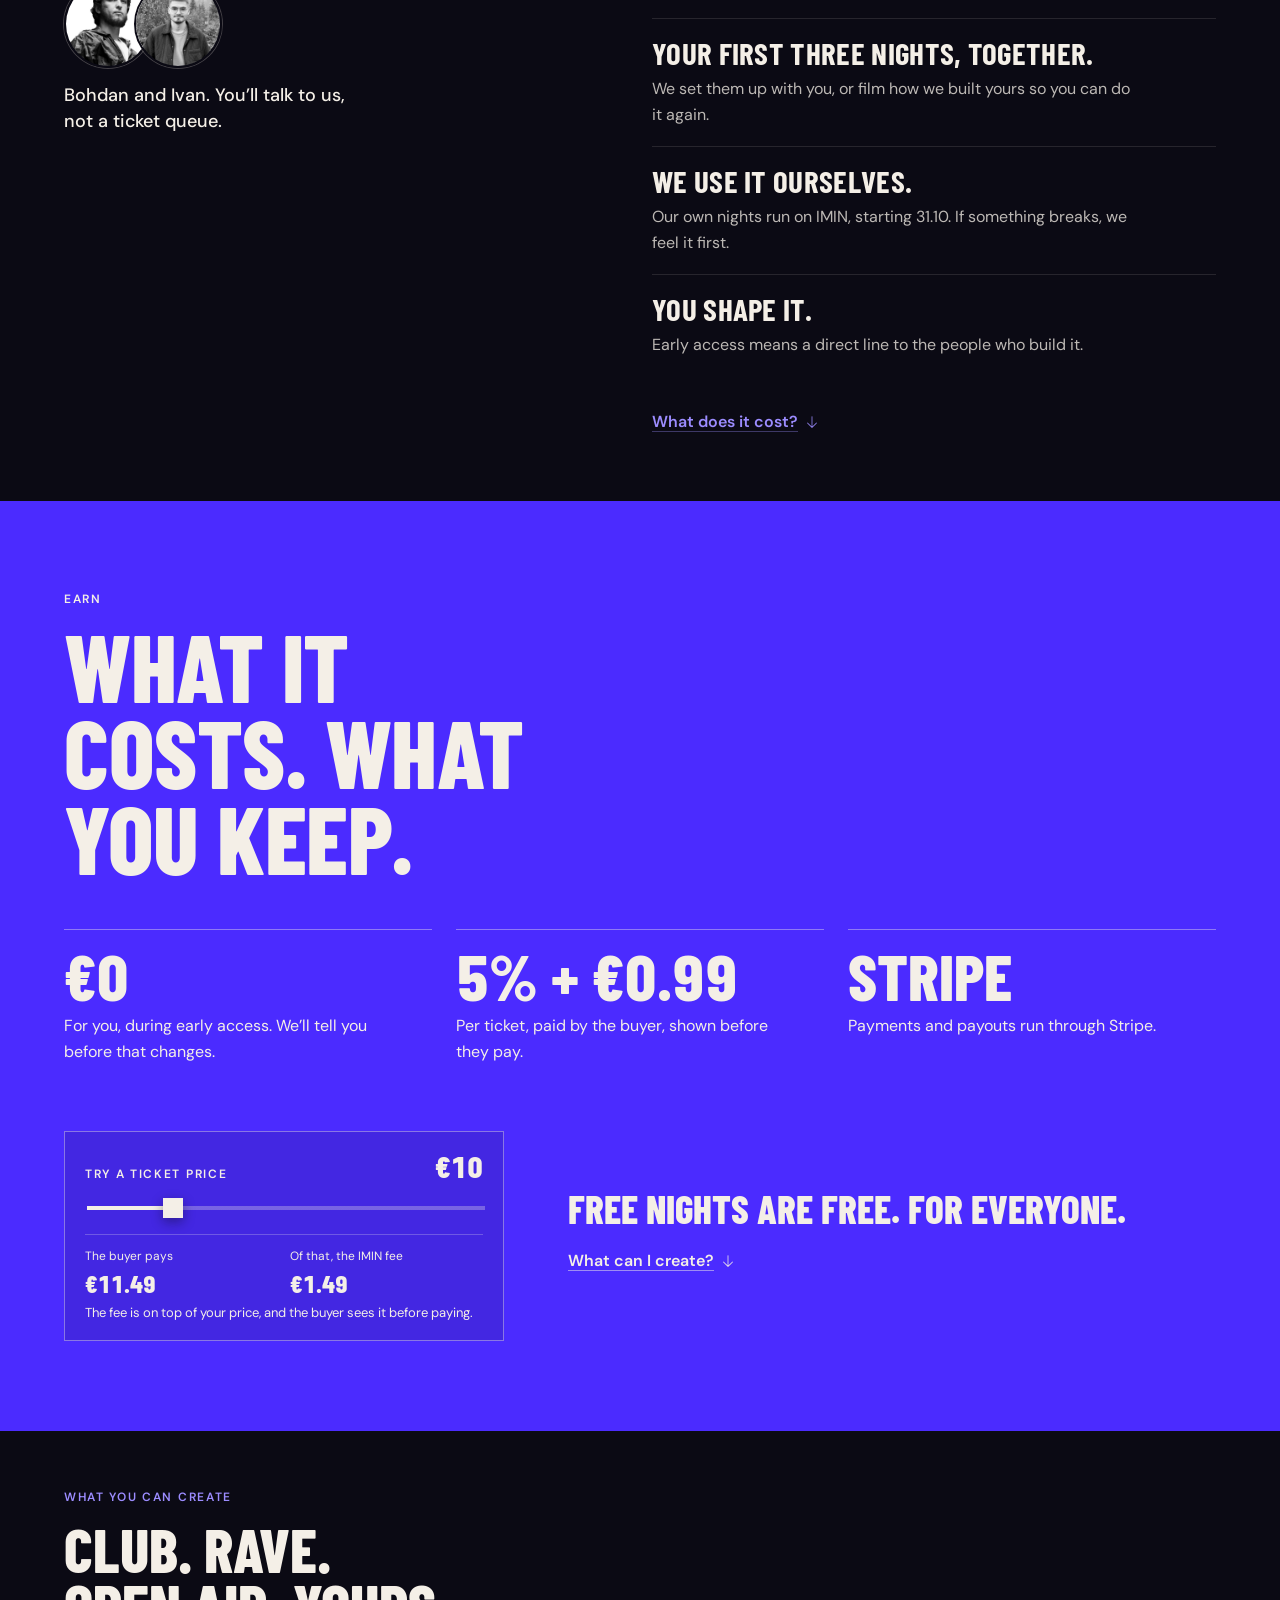
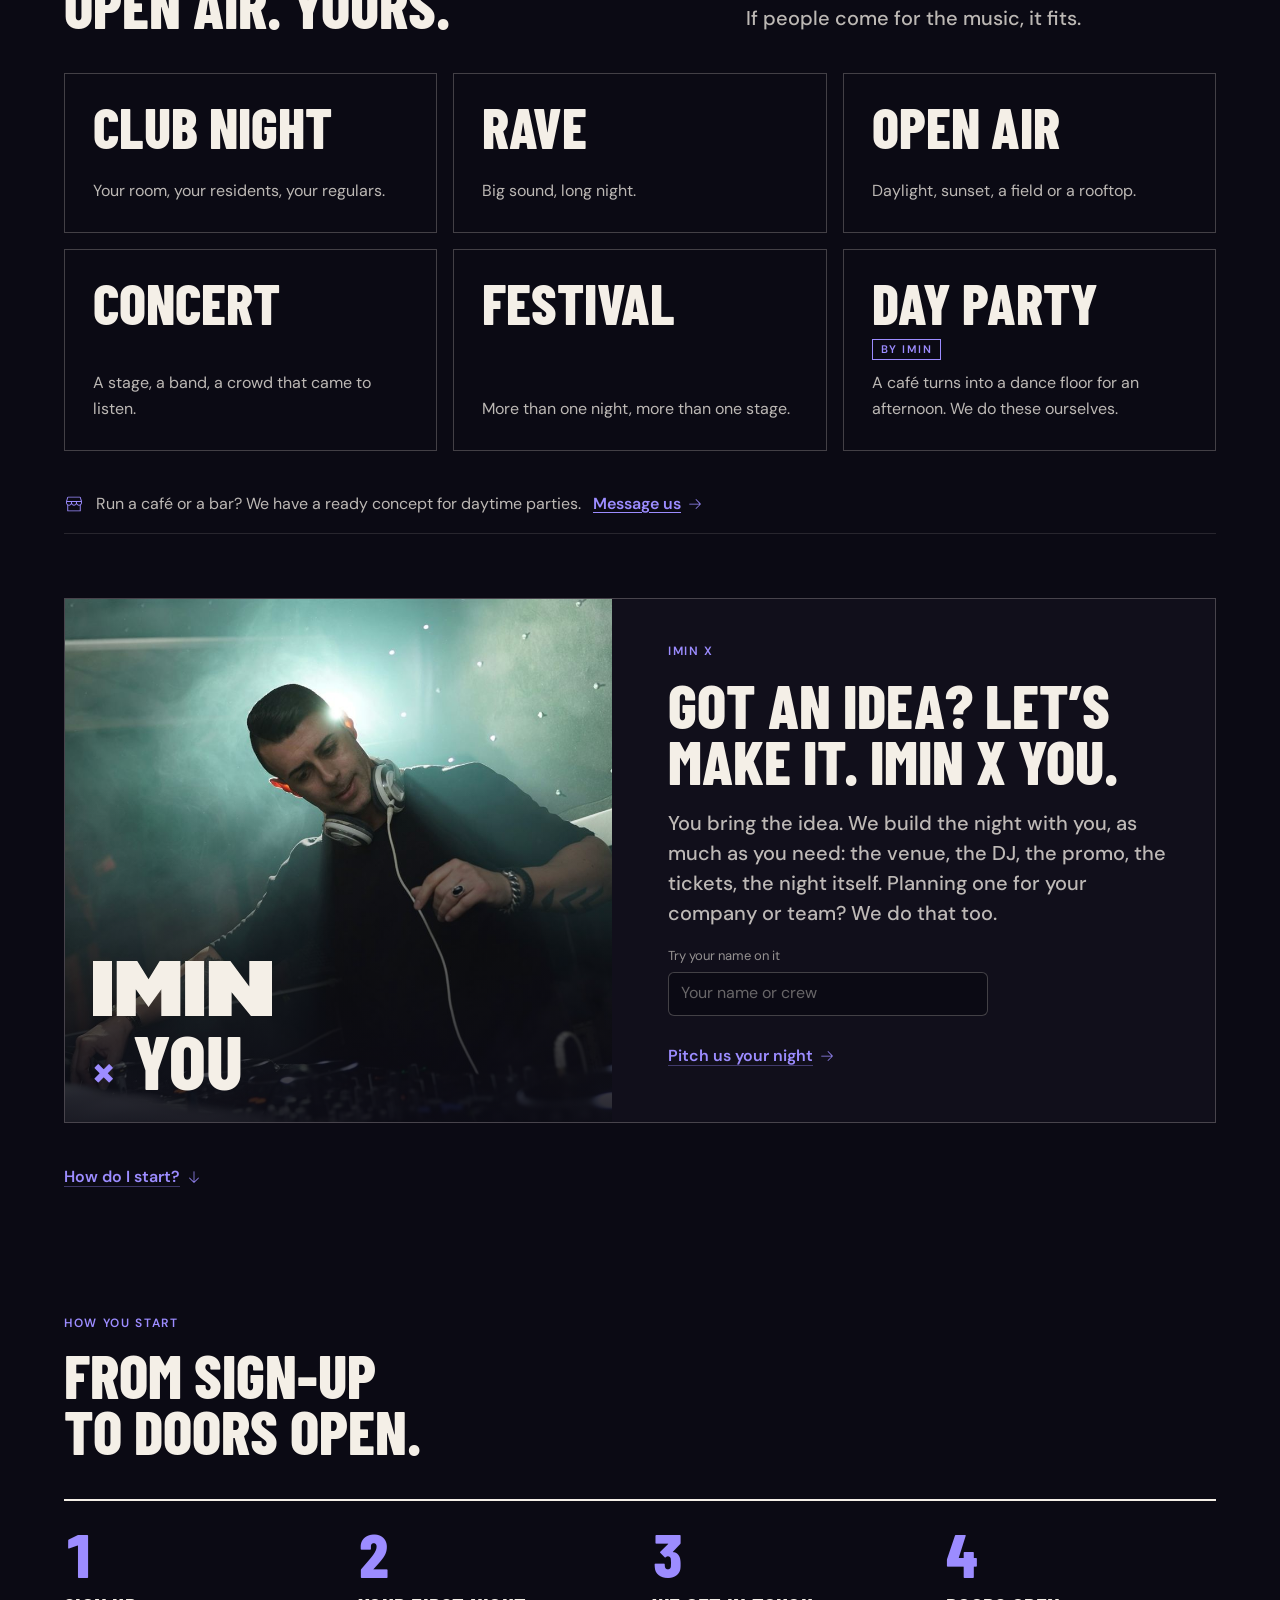
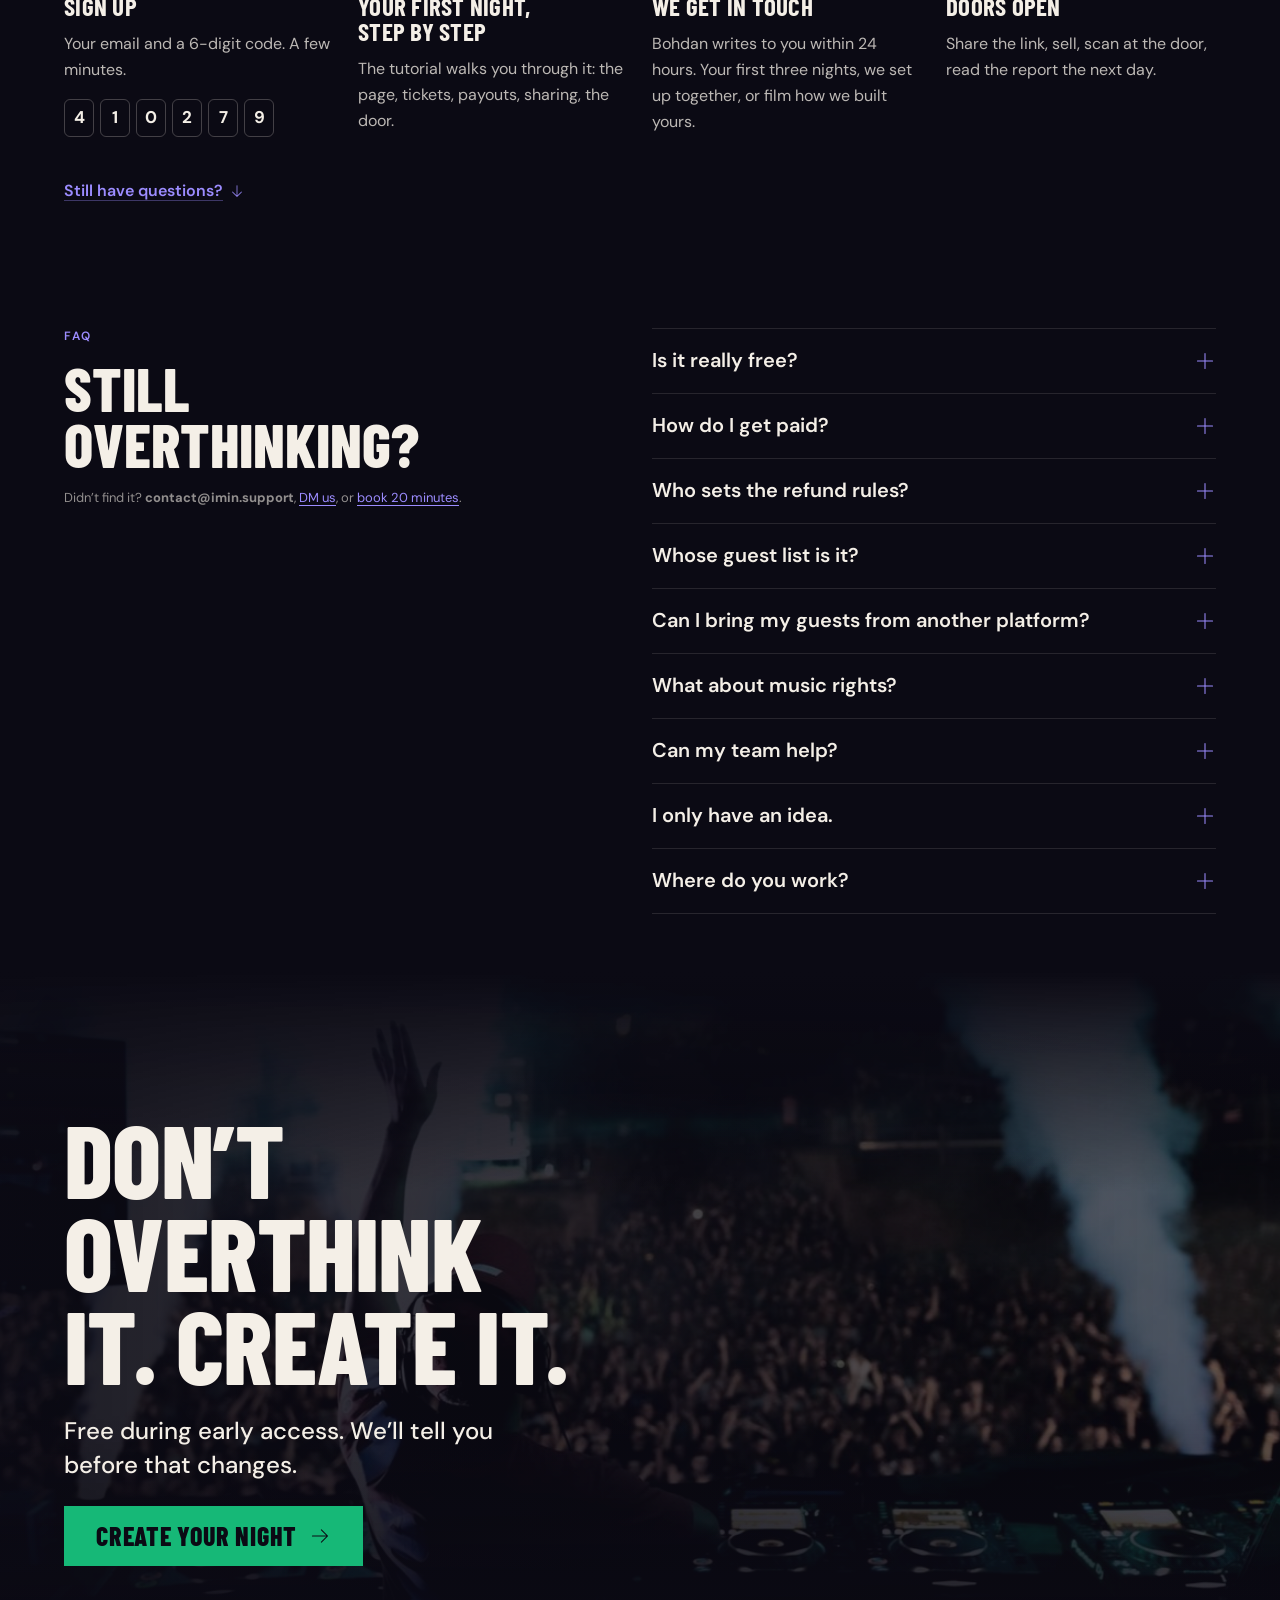
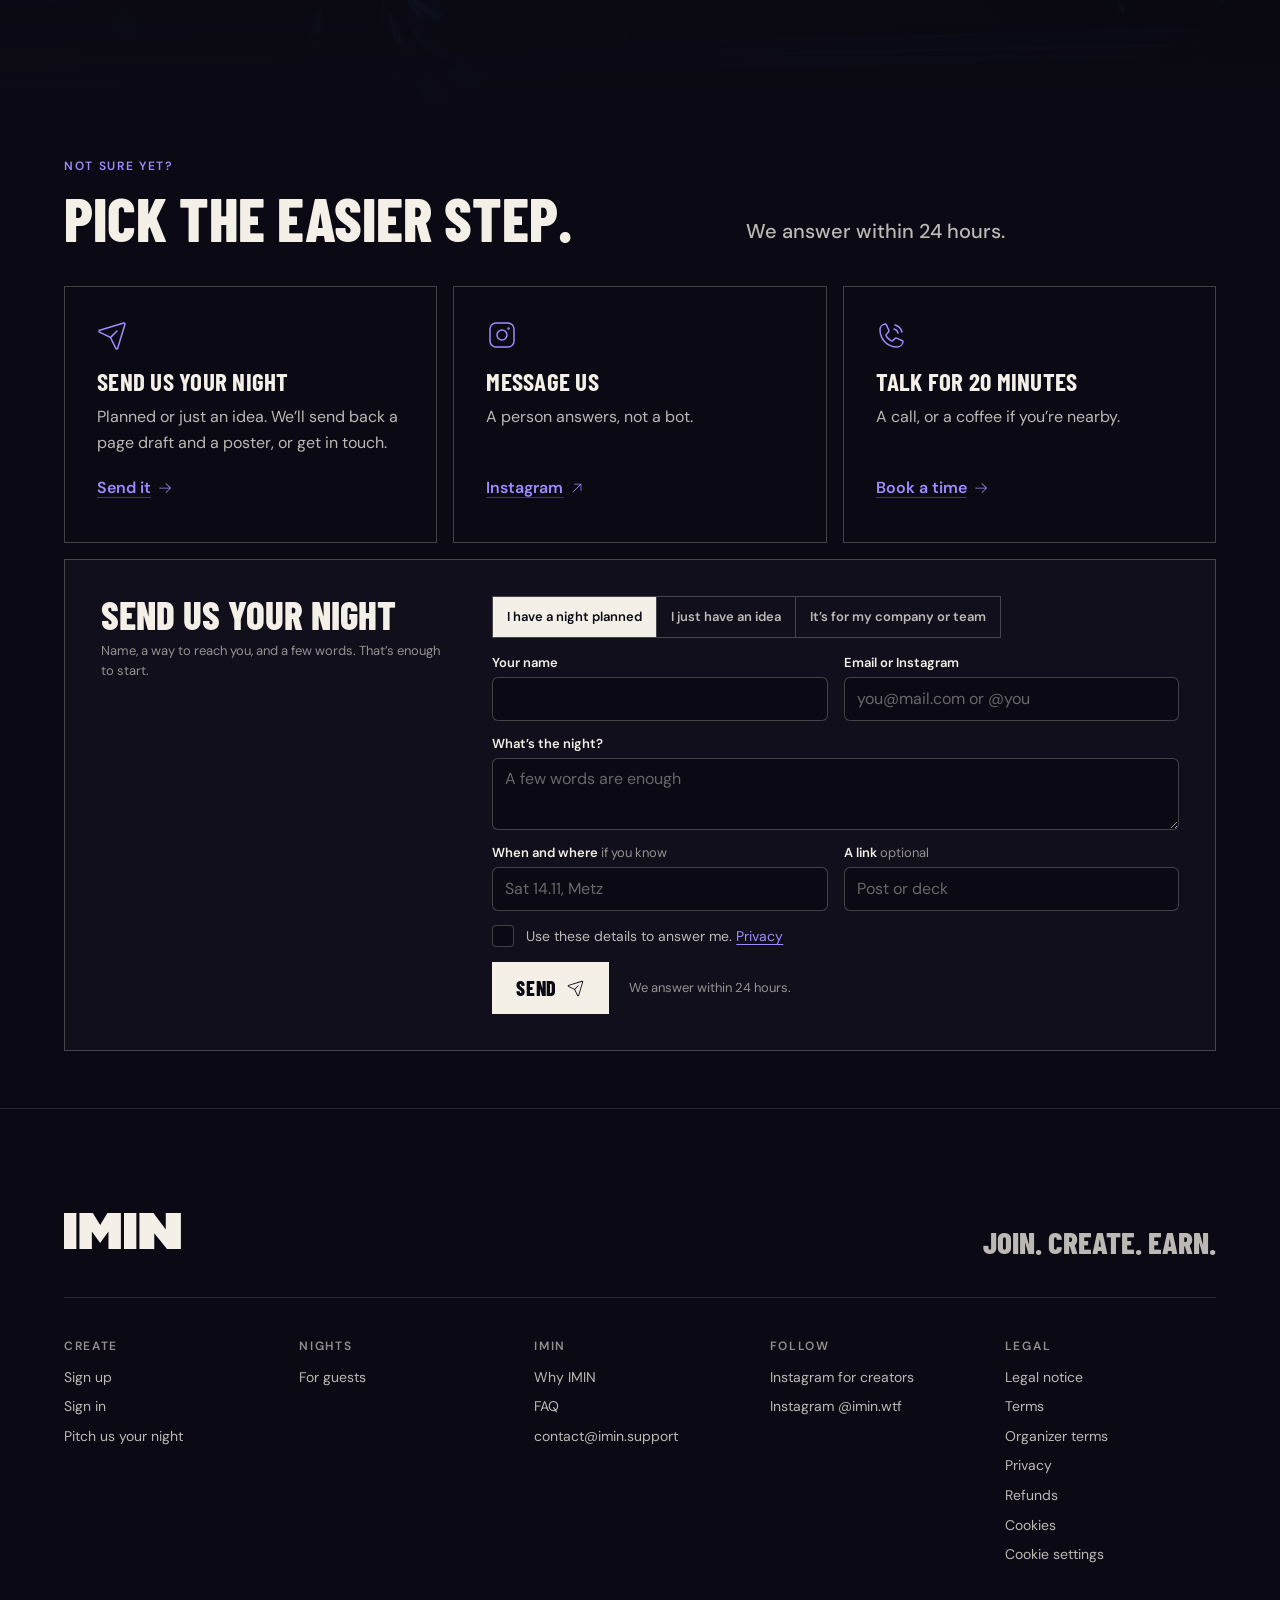
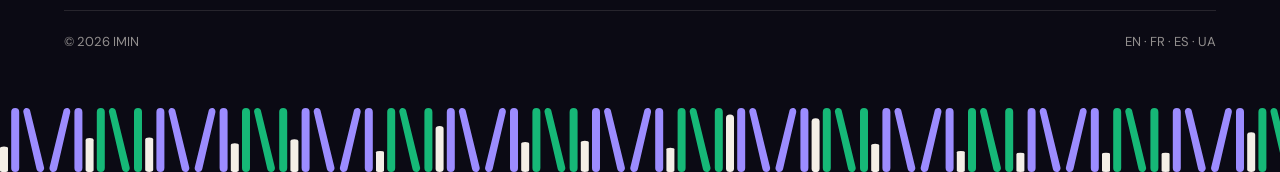
==== commit 5ee6919d: "pro: "One night. Six tabs." as a struck-through line-up Six tools set huge like a flyer line-up, eac" ====
--- a/pro/index.html
+++ b/pro/index.html
@@ -151,20 +151,17 @@
         </div>
         <p class="lead">Poster in one app. Tickets in another. The guest list in a spreadsheet. The night gets lost between the tabs.</p>
       </div>
-      <div class="tools" data-tools>
-        <ul class="tool-row" aria-label="Six apps for one night">
-          <li class="tool t-poster" data-tool><span class="tool-ic"><svg class="ico" aria-hidden="true"><use href="#i-image"/></svg><b class="tool-badge" aria-hidden="true">3</b></span><span class="tool-n">Poster app</span></li>
-          <li class="tool t-tix" data-tool><span class="tool-ic"><svg class="ico" aria-hidden="true"><use href="#i-ticket"/></svg><b class="tool-badge" aria-hidden="true">12</b></span><span class="tool-n">Ticket site</span></li>
-          <li class="tool t-pay" data-tool><span class="tool-ic"><svg class="ico" aria-hidden="true"><use href="#i-credit-card"/></svg><b class="tool-badge" aria-hidden="true">!</b></span><span class="tool-n">Payment link</span></li>
-          <li class="tool t-bio" data-tool><span class="tool-ic"><svg class="ico" aria-hidden="true"><use href="#i-link"/></svg><b class="tool-badge" aria-hidden="true">5</b></span><span class="tool-n">Link in bio</span></li>
-          <li class="tool t-sheet" data-tool><span class="tool-ic"><svg class="ico" aria-hidden="true"><use href="#i-table"/></svg><b class="tool-badge" aria-hidden="true">?</b></span><span class="tool-n">Guest list sheet</span></li>
-          <li class="tool t-stats" data-tool><span class="tool-ic"><svg class="ico" aria-hidden="true"><use href="#i-chart-line-up"/></svg><b class="tool-badge" aria-hidden="true">1</b></span><span class="tool-n">Numbers after</span></li>
-        </ul>
-        <div class="tool-one" data-tool-one>
-          <span class="tool-ic t-imin"><svg viewBox="0 0 169.58 224.95" aria-hidden="true" fill="currentColor"><use href="#logo-s"/></svg></span>
-          <span class="tool-n">IMIN</span>
-        </div>
-        <p class="tool-count" data-count>6 apps for one night</p>
+      <ol class="strike" aria-label="Six apps for one night">
+        <li><span class="s-name">Poster app<i class="s-line" aria-hidden="true"></i></span><span class="s-note">poster_final_v7.png</span></li>
+        <li><span class="s-name">Ticket site<i class="s-line" aria-hidden="true"></i></span><span class="s-note">+ €2.80 service fee</span></li>
+        <li><span class="s-name">Payment link<i class="s-line" aria-hidden="true"></i></span><span class="s-note">3 payments to check by hand</span></li>
+        <li><span class="s-name">Link in bio<i class="s-line" aria-hidden="true"></i></span><span class="s-note">5 links, 1 that matters</span></li>
+        <li><span class="s-name">Guest list sheet<i class="s-line" aria-hidden="true"></i></span><span class="s-note">guest_list (3).xlsx</span></li>
+        <li><span class="s-name">Numbers after<i class="s-line" aria-hidden="true"></i></span><span class="s-note">who actually came?</span></li>
+      </ol>
+      <div class="strike-end">
+        <svg viewBox="0 0 348.33 107.29" aria-label="IMIN" role="img" fill="currentColor"><use href="#logo-h"/></svg>
+        <span class="s-note">One tab</span>
       </div>
       <div class="insight-foot">
         <p class="t-h3">One place for the whole night.</p>
--- a/assets/css/pro.css
+++ b/assets/css/pro.css
@@ -166,23 +166,18 @@
 
 /* ---------- 2. six tabs, one place ---------- */
 .ask{font:800 clamp(25px,3vw,39px)/1 var(--display);text-transform:uppercase;letter-spacing:.01em;color:var(--haze)}
-/* six unbranded app icons that close into one */
-.tools{position:relative;display:grid;justify-items:center;gap:clamp(20px,3vw,32px);padding-block:clamp(16px,3vw,40px)}
-.tool-row{display:flex;flex-wrap:wrap;justify-content:center;gap:clamp(16px,3.5vw,48px)}
-.tool{display:flex;flex-direction:column;align-items:center;gap:12px;width:clamp(80px,9vw,110px)}
-.tool-ic{position:relative;display:grid;place-items:center;flex:none;width:var(--s,clamp(60px,6.4vw,84px));height:var(--s,clamp(60px,6.4vw,84px));border-radius:24%;background:var(--c);color:#fff;box-shadow:inset 0 1px 0 rgba(255,255,255,.28),0 18px 34px -16px rgba(0,0,0,.95)}
-.tool-ic .ico{width:calc(var(--s,clamp(60px,6.4vw,84px)) * .44);height:calc(var(--s,clamp(60px,6.4vw,84px)) * .44)}
-.tool-badge{position:absolute;top:-7px;right:-7px;min-width:24px;height:24px;padding:0 7px;border-radius:12px;background:var(--paper);color:var(--midnight);font:700 12px/24px var(--text);text-align:center;box-shadow:0 0 0 3px var(--midnight)}
-.tool-n{font:600 13px/1.25 var(--text);color:var(--muted);text-align:center}
-.t-poster{--c:#E2725B}.t-tix{--c:#E9A23B}.t-pay{--c:#3F6BEA}.t-bio{--c:#D9589A}.t-sheet{--c:#2E9FBF}.t-stats{--c:#6B7493}
-.tool-one{display:flex;flex-direction:column;align-items:center;gap:12px}
-.tool-one .tool-ic{--s:clamp(84px,9vw,116px);--c:var(--paper);color:var(--midnight)}
-.tool-one .tool-ic svg{height:calc(var(--s) * .5);width:auto}
-.tool-one .tool-n{font:800 clamp(20px,2vw,25px)/1 var(--display);letter-spacing:.02em;color:var(--paper)}
-.tool-count{font:600 12px/1 var(--text);letter-spacing:.14em;text-transform:uppercase;color:var(--haze);font-variant-numeric:tabular-nums}
-.motion .tool-one{position:absolute;left:50%;top:44%;translate:-50% -50%;opacity:0}
-.motion .tool,.motion .tool-one{will-change:transform,opacity}
-@media (max-width:559.98px){.tool-row{display:grid;grid-template-columns:repeat(3,minmax(0,1fr));gap:22px 12px;width:100%}.tool{width:auto}}
+/* the line-up: six tools struck through, IMIN left standing */
+.strike{display:grid;margin-top:clamp(8px,2vw,24px);counter-reset:s}
+.strike li{display:flex;align-items:baseline;justify-content:space-between;gap:24px;padding-block:clamp(6px,1vw,12px);border-top:1px solid var(--line)}
+.s-name{position:relative;font:800 clamp(40px,7.2vw,104px)/.92 var(--display);text-transform:uppercase;letter-spacing:-.005em;color:rgba(244,239,231,.3)}
+.s-line{position:absolute;left:-.06em;right:-.06em;top:48%;height:.085em;border-radius:.05em;background:var(--haze);transform-origin:0 50%}
+.s-note{flex:none;font:500 14px/1.3 var(--text);color:var(--quiet);text-align:right;white-space:nowrap;font-variant-numeric:tabular-nums}
+.motion .s-name{color:var(--paper)}
+.motion .s-line{transform:scaleX(0)}
+.strike-end{display:flex;align-items:center;justify-content:space-between;gap:24px;padding-top:clamp(14px,2vw,24px);border-top:1px solid var(--line-2)}
+.strike-end svg{height:clamp(32px,5.6vw,80px);width:auto;color:var(--paper)}
+.strike-end .s-note{color:var(--haze);font-weight:600;letter-spacing:.14em;text-transform:uppercase;font-size:12px}
+@media (max-width:759.98px){.strike li{flex-direction:column;align-items:flex-start;gap:2px}.s-note{text-align:left;font-size:12px}}
 /* people: a crowd band between the hero and the problem */
 .band{position:relative;display:flex;align-items:flex-end;height:clamp(300px,46vw,540px);overflow:hidden;isolation:isolate}
 .band img{position:absolute;inset:0;z-index:-1;width:100%;height:100%;object-fit:cover;object-position:50% 40%}
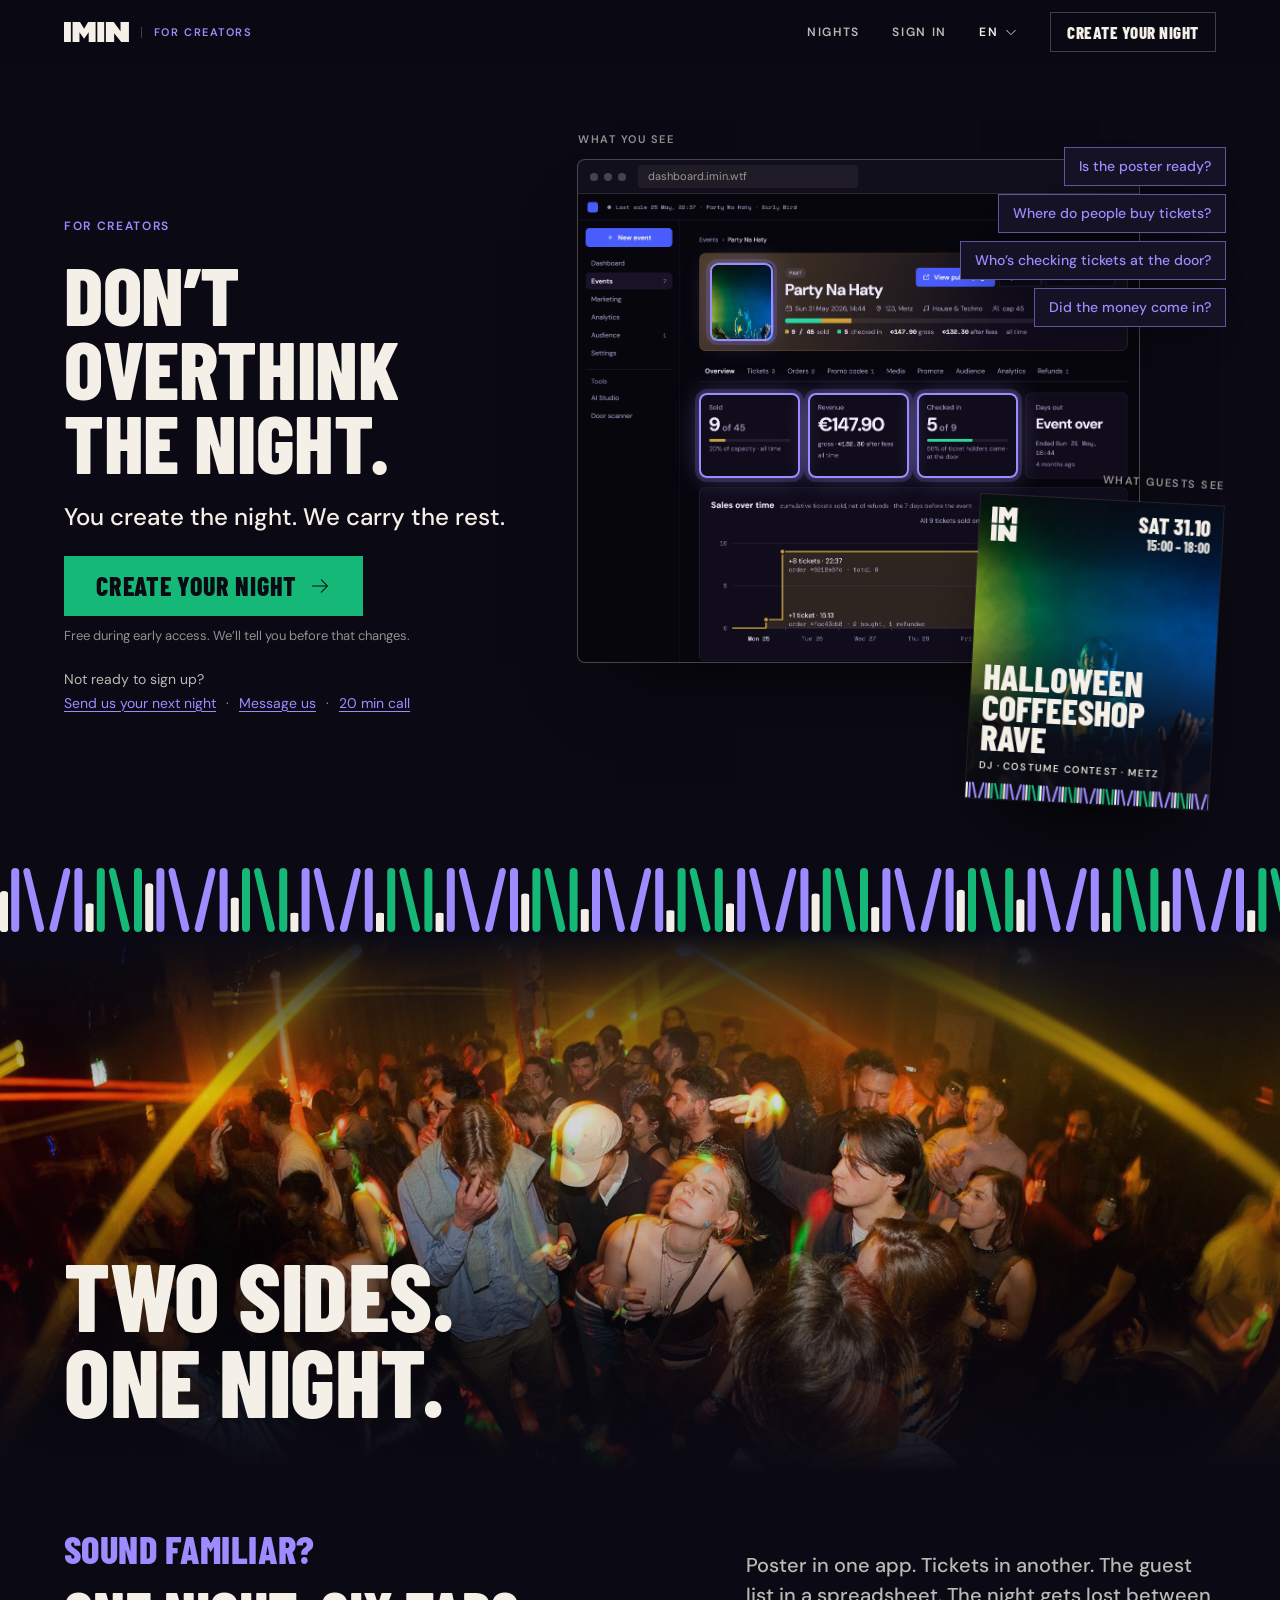
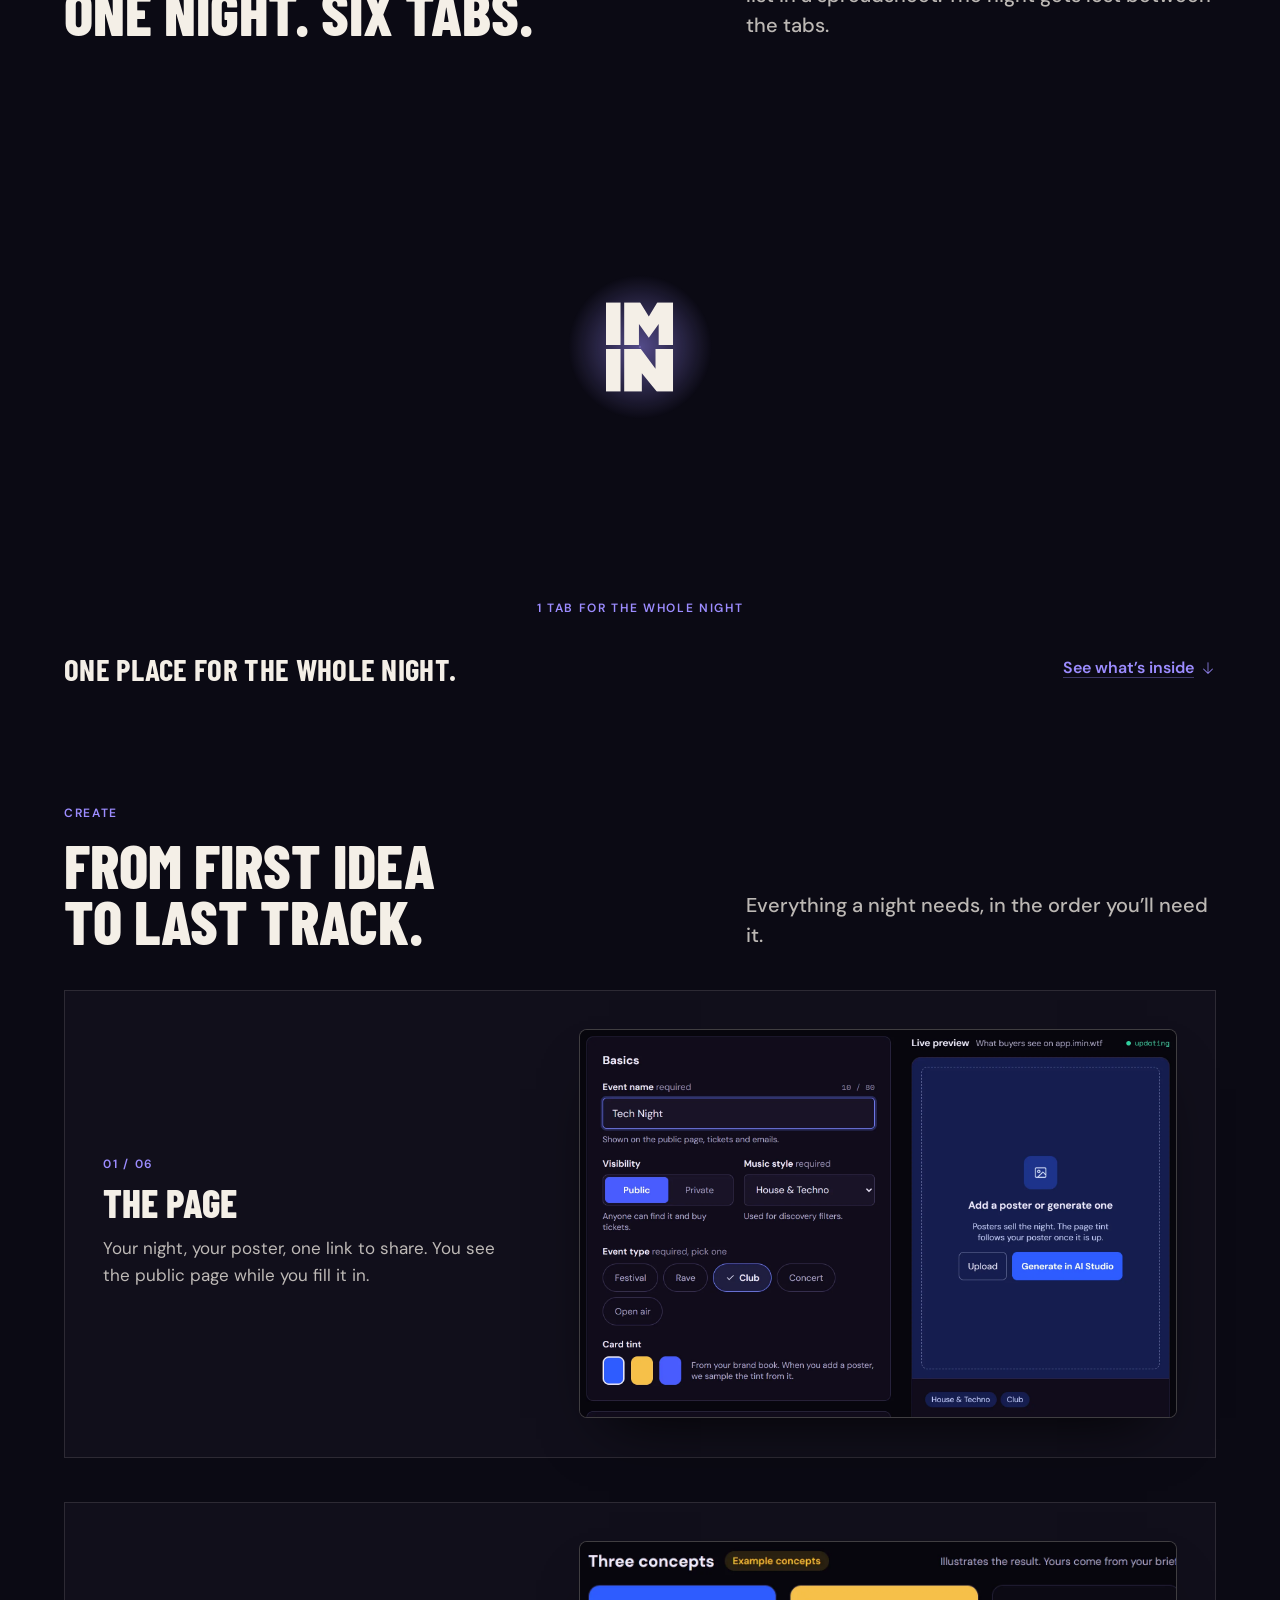
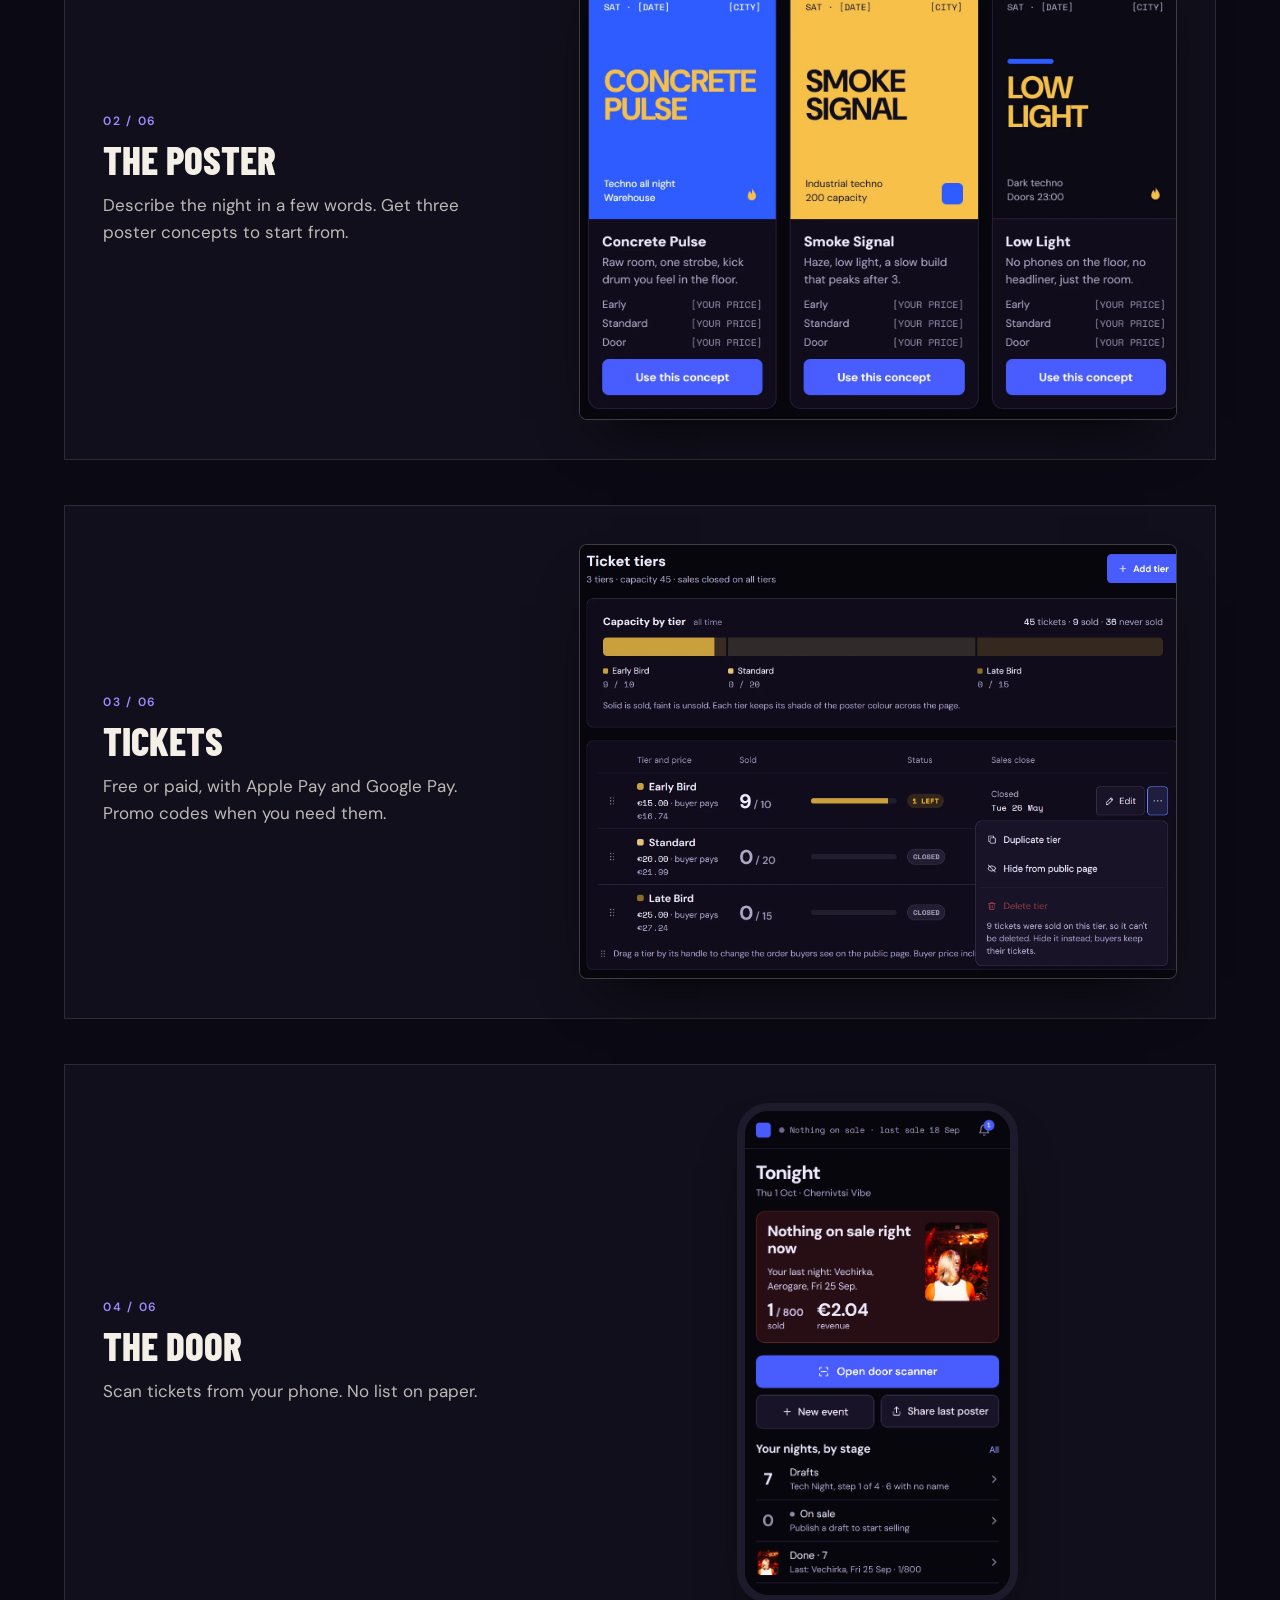
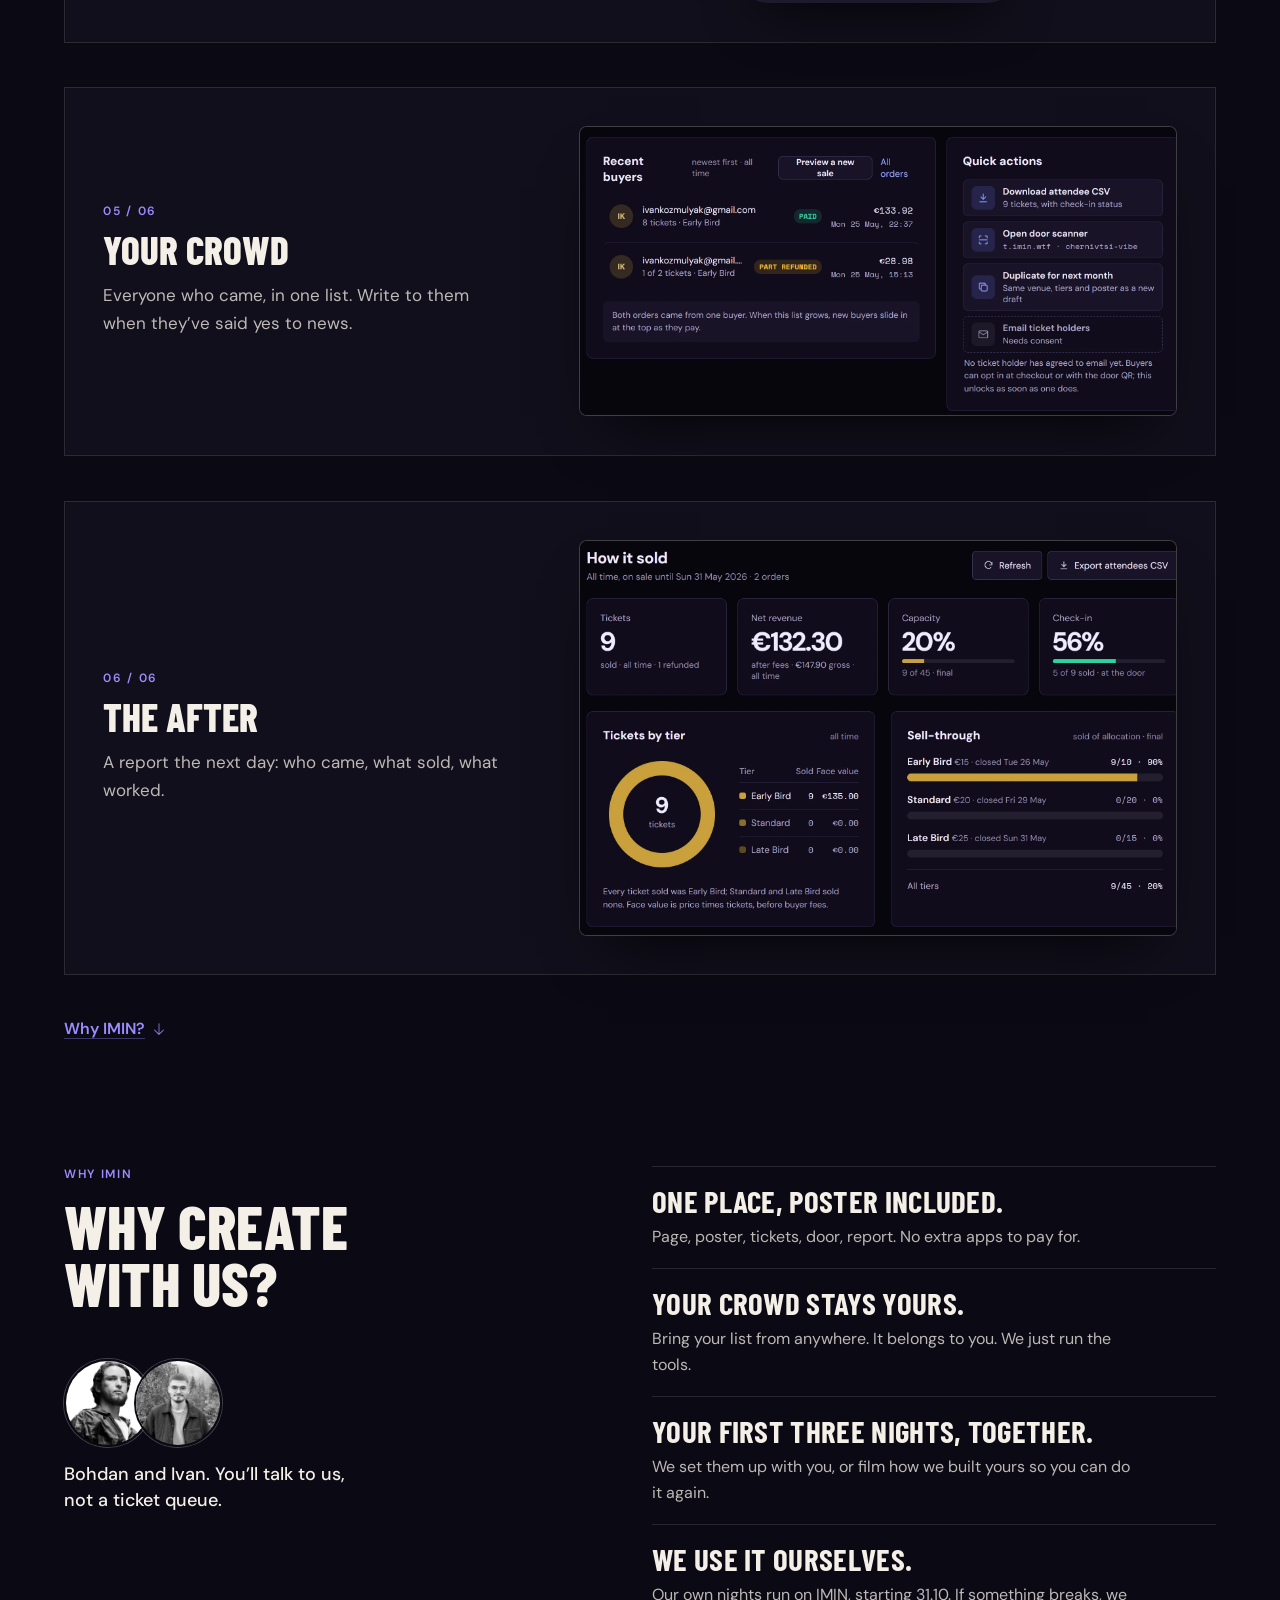
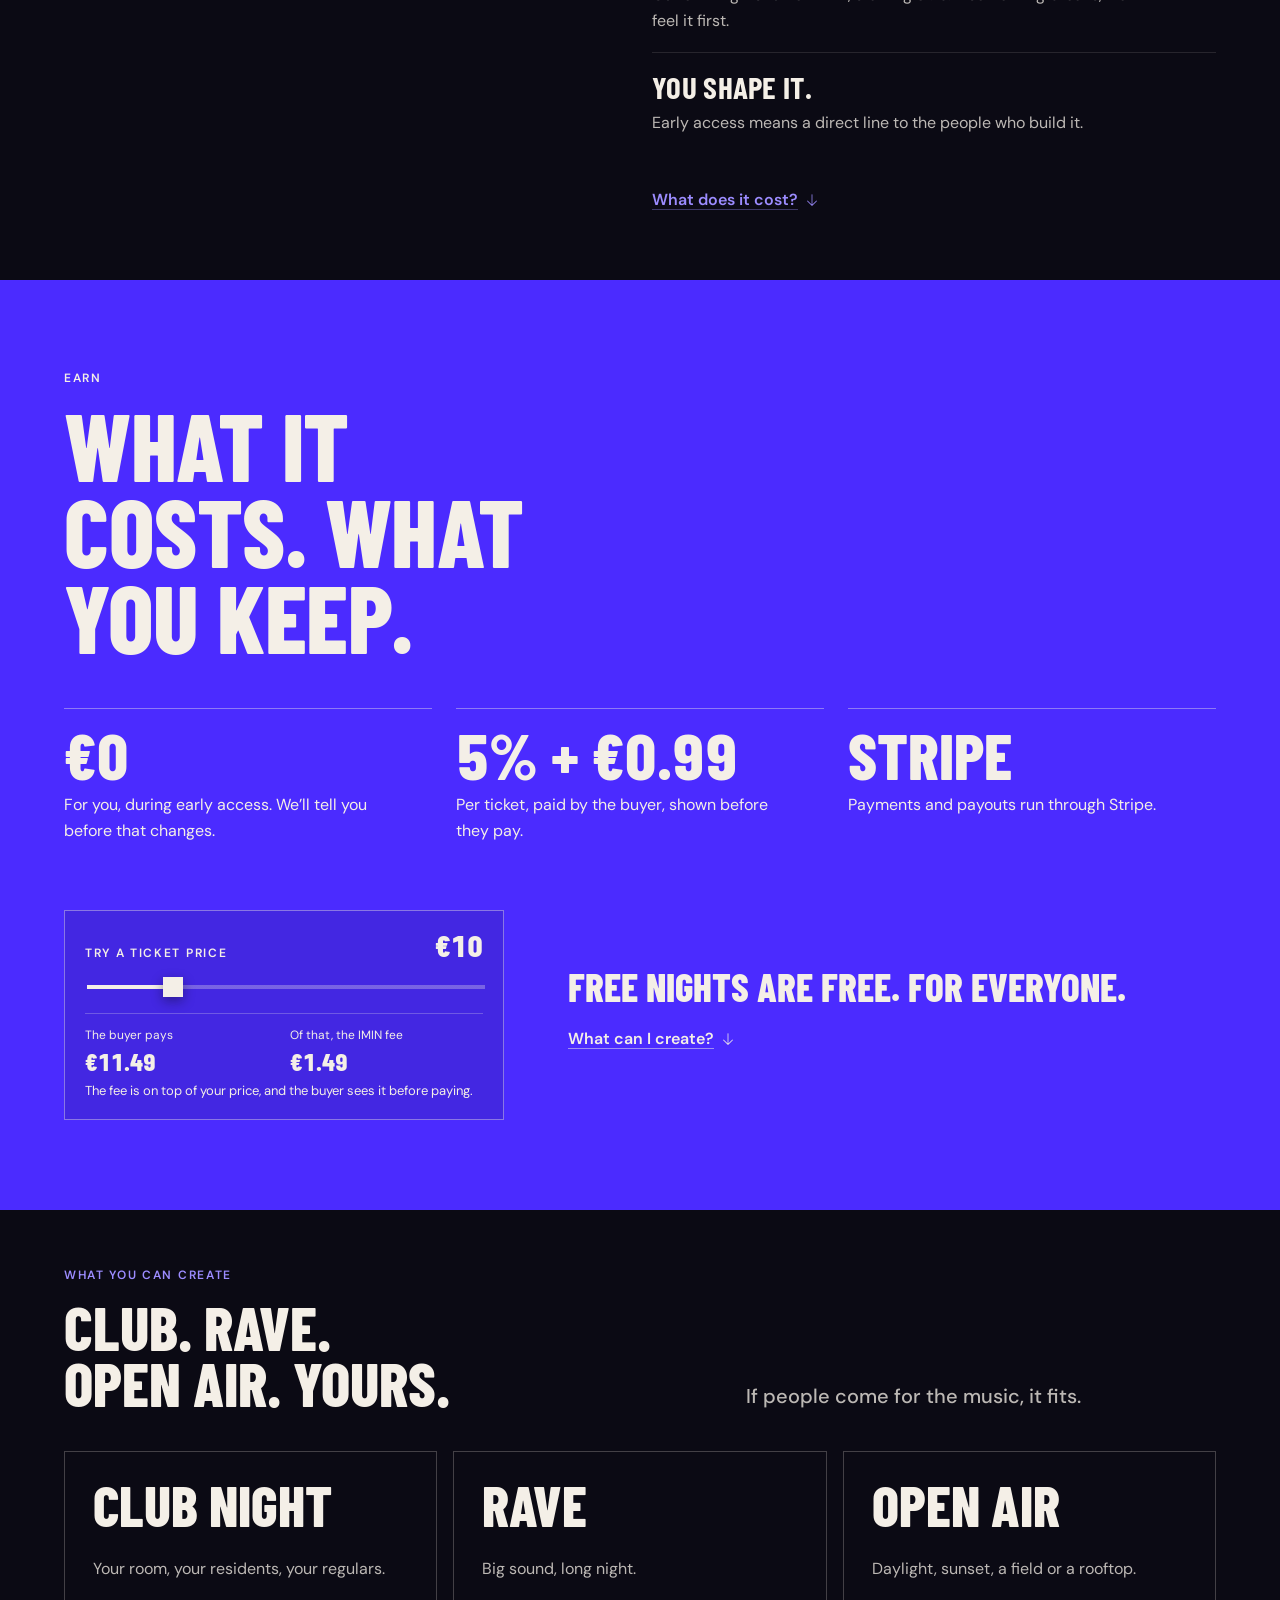
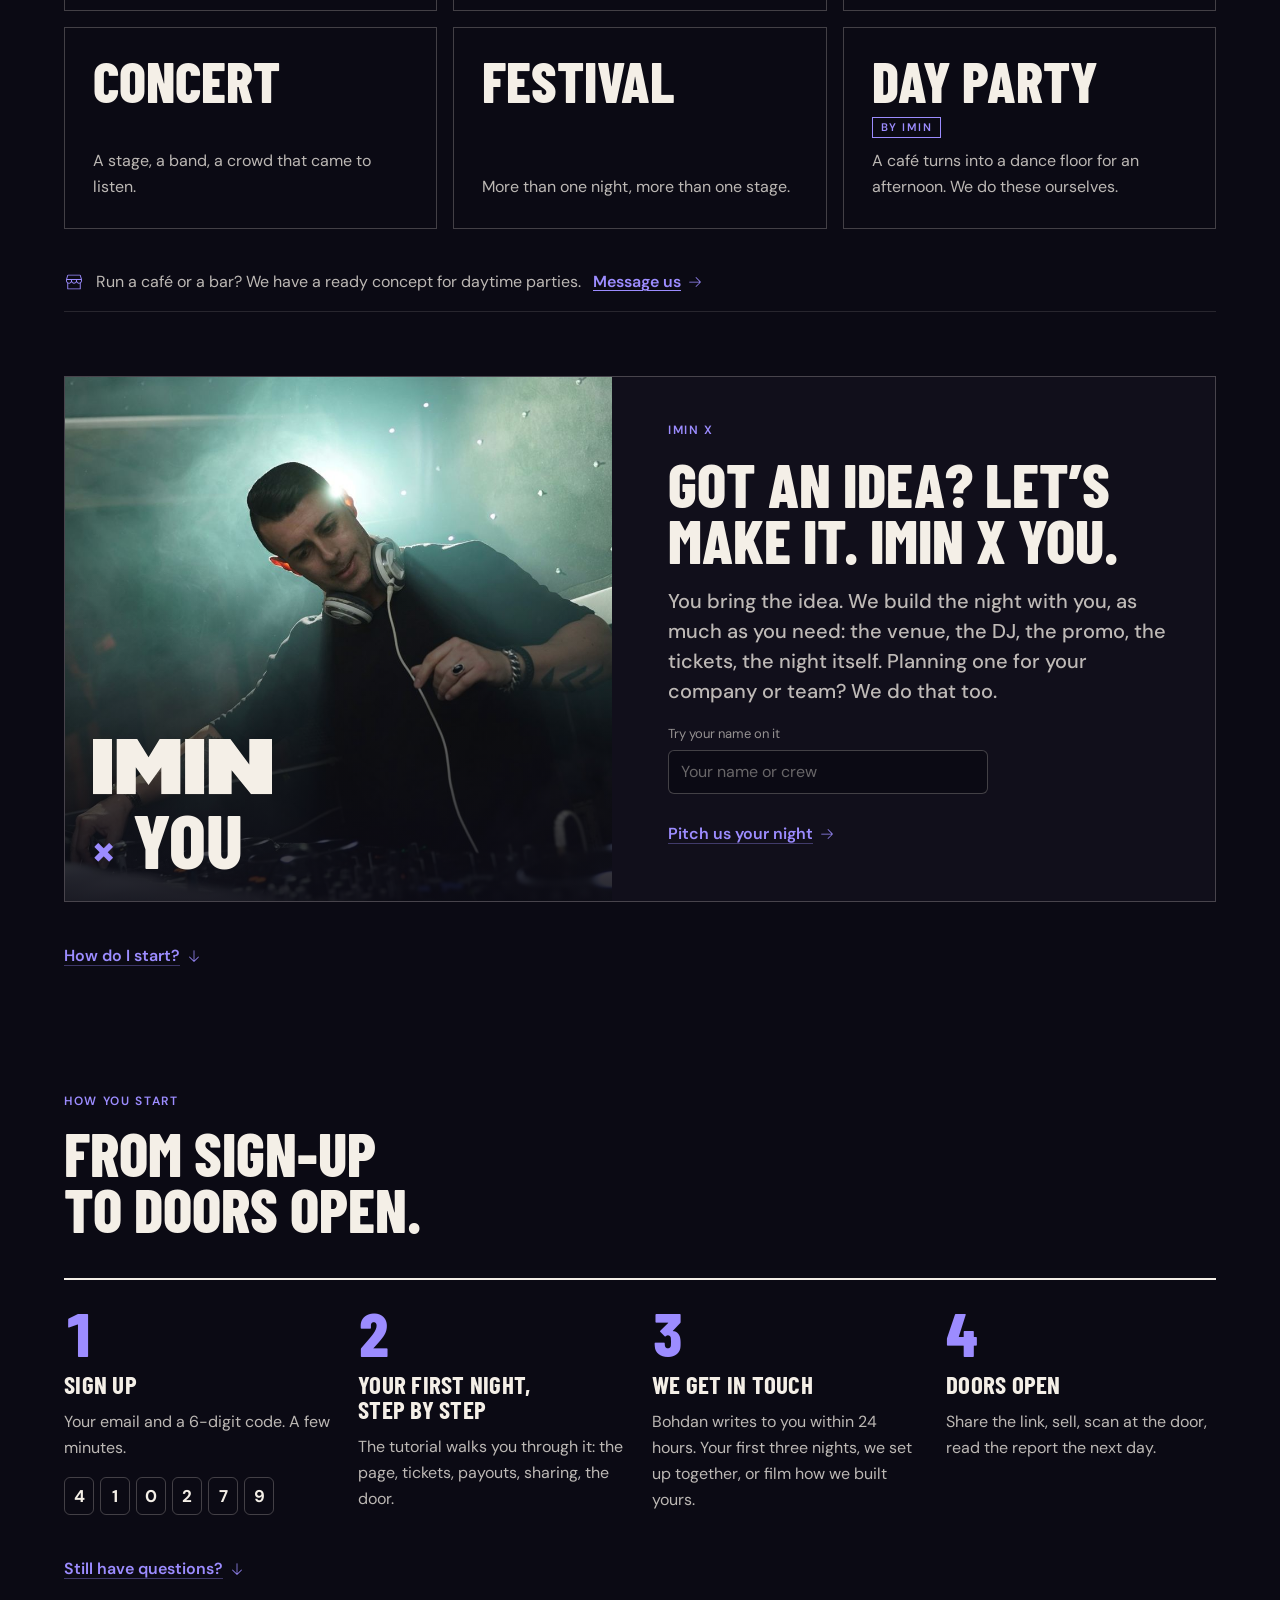
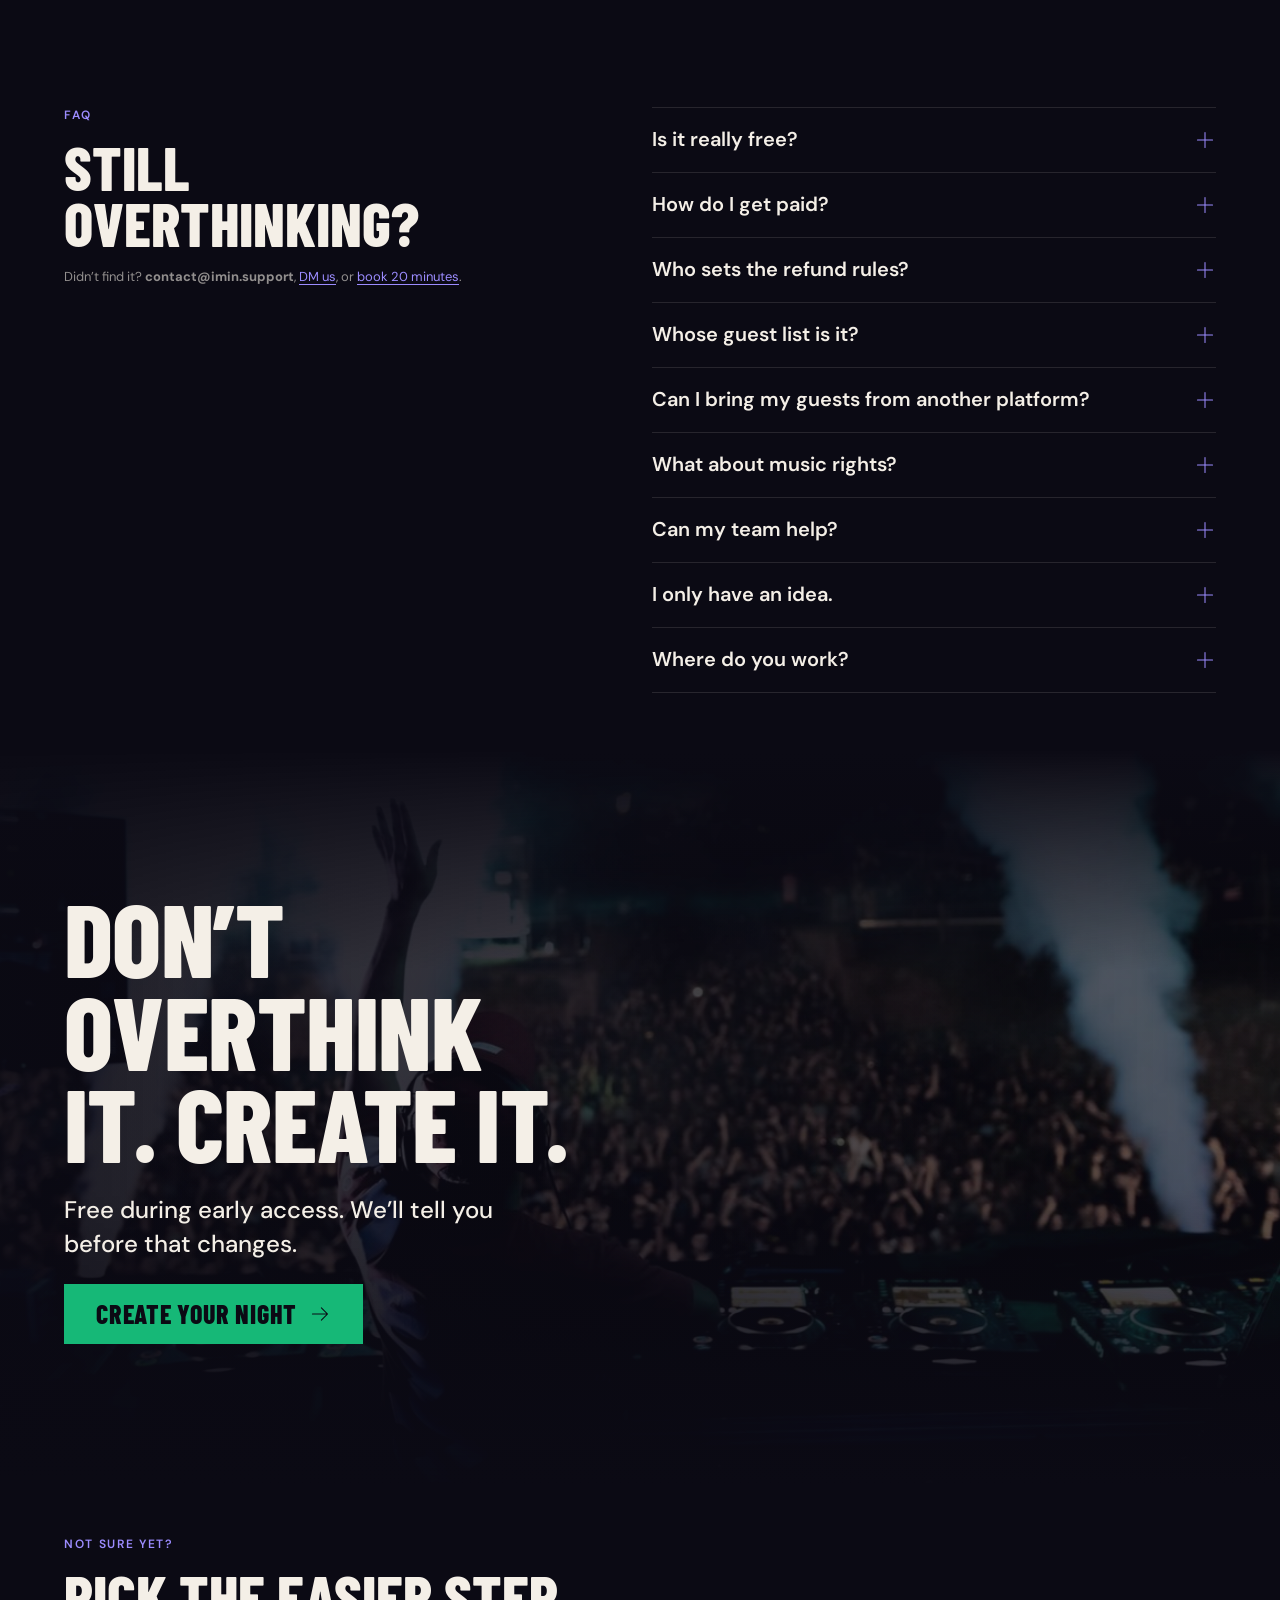
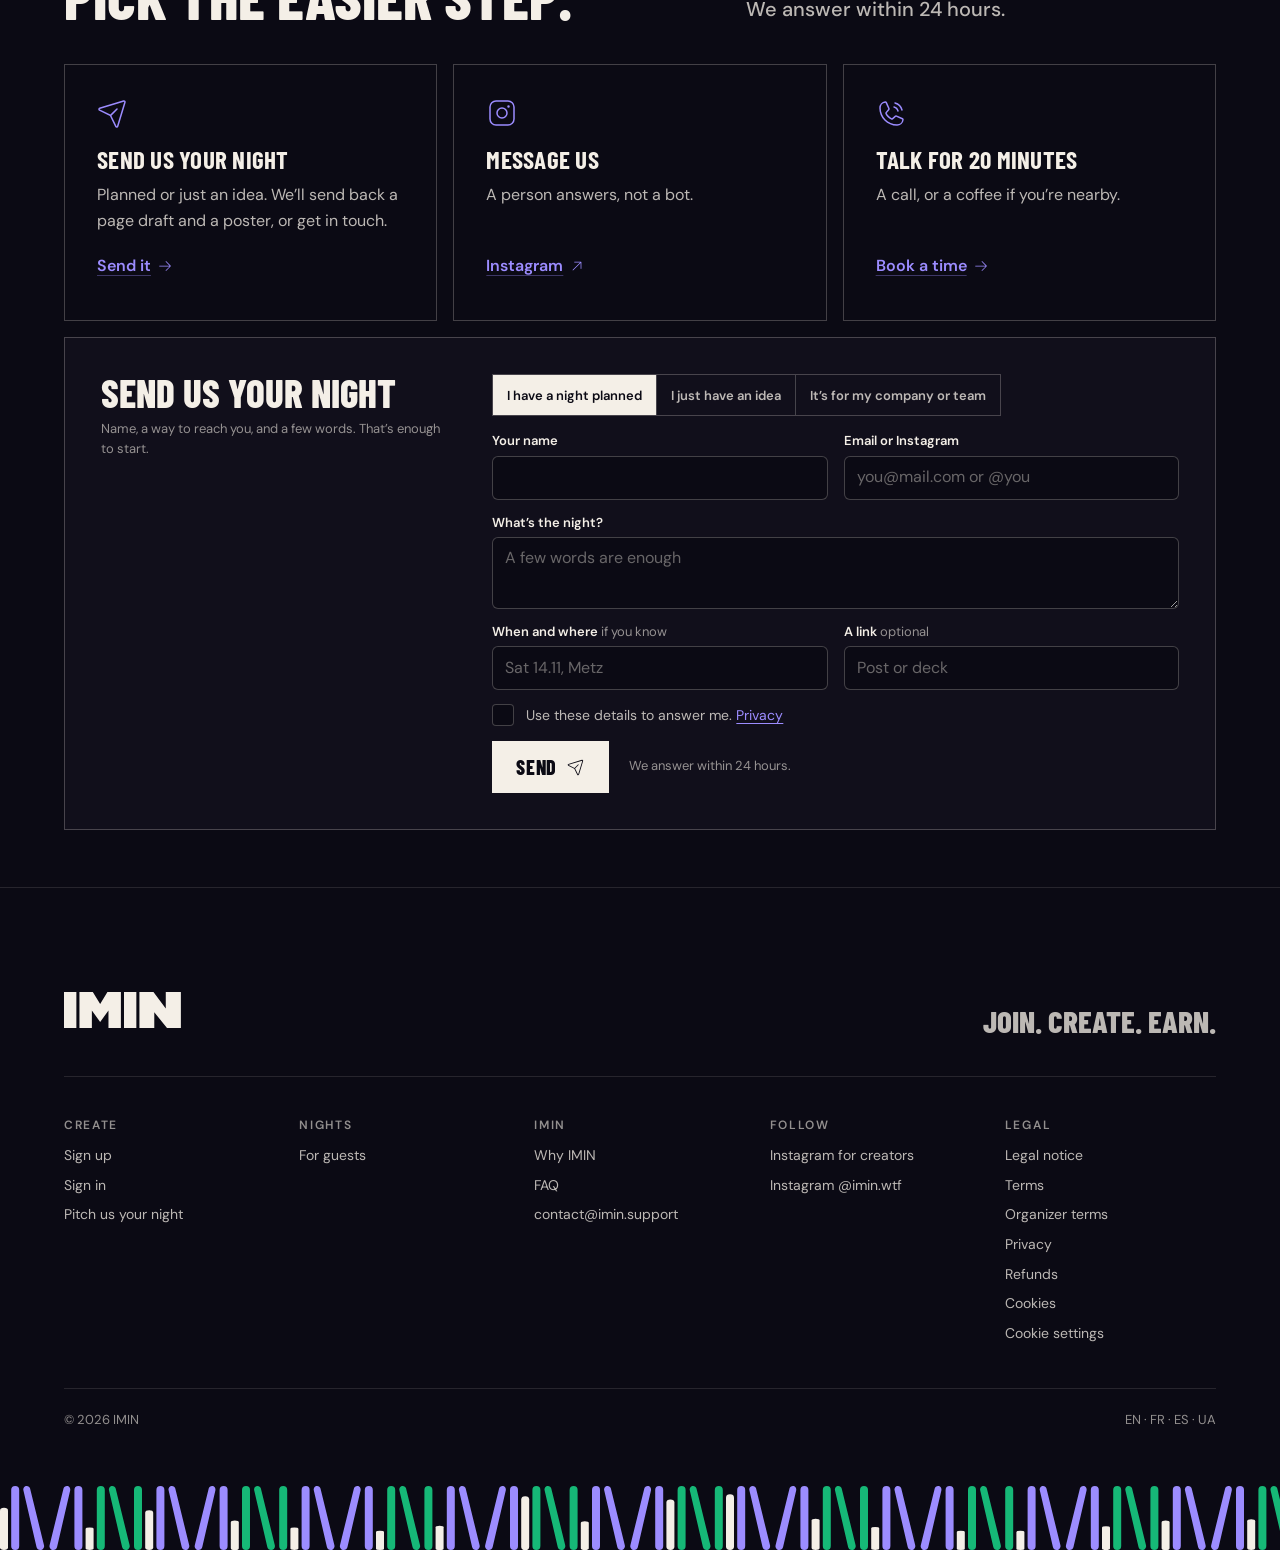
==== commit 71fb2105: "pro: tool icons orbit the IMIN mark and get pulled into it Client wants the tool icons, played beaut" ====
--- a/pro/index.html
+++ b/pro/index.html
@@ -151,17 +151,19 @@
         </div>
         <p class="lead">Poster in one app. Tickets in another. The guest list in a spreadsheet. The night gets lost between the tabs.</p>
       </div>
-      <ol class="strike" aria-label="Six apps for one night">
-        <li><span class="s-name">Poster app<i class="s-line" aria-hidden="true"></i></span><span class="s-note">poster_final_v7.png</span></li>
-        <li><span class="s-name">Ticket site<i class="s-line" aria-hidden="true"></i></span><span class="s-note">+ €2.80 service fee</span></li>
-        <li><span class="s-name">Payment link<i class="s-line" aria-hidden="true"></i></span><span class="s-note">3 payments to check by hand</span></li>
-        <li><span class="s-name">Link in bio<i class="s-line" aria-hidden="true"></i></span><span class="s-note">5 links, 1 that matters</span></li>
-        <li><span class="s-name">Guest list sheet<i class="s-line" aria-hidden="true"></i></span><span class="s-note">guest_list (3).xlsx</span></li>
-        <li><span class="s-name">Numbers after<i class="s-line" aria-hidden="true"></i></span><span class="s-note">who actually came?</span></li>
-      </ol>
-      <div class="strike-end">
-        <svg viewBox="0 0 348.33 107.29" aria-label="IMIN" role="img" fill="currentColor"><use href="#logo-h"/></svg>
-        <span class="s-note">One tab</span>
+      <div class="orbit" data-orbit>
+        <span class="o-ring o-ring--out" aria-hidden="true"></span>
+        <span class="o-ring o-ring--in" aria-hidden="true"></span>
+        <ul class="o-spin" aria-label="Six apps for one night">
+          <li class="o-node" style="--a:-90deg"><span><span class="o-ic"><svg class="ico" aria-hidden="true"><use href="#i-image"/></svg></span><span class="o-n">Poster app</span></span></li>
+          <li class="o-node" style="--a:-30deg"><span><span class="o-ic"><svg class="ico" aria-hidden="true"><use href="#i-ticket"/></svg></span><span class="o-n">Ticket site</span></span></li>
+          <li class="o-node" style="--a:30deg"><span><span class="o-ic"><svg class="ico" aria-hidden="true"><use href="#i-credit-card"/></svg></span><span class="o-n">Payment link</span></span></li>
+          <li class="o-node" style="--a:90deg"><span><span class="o-ic"><svg class="ico" aria-hidden="true"><use href="#i-link"/></svg></span><span class="o-n">Link in bio</span></span></li>
+          <li class="o-node" style="--a:150deg"><span><span class="o-ic"><svg class="ico" aria-hidden="true"><use href="#i-table"/></svg></span><span class="o-n">Guest list sheet</span></span></li>
+          <li class="o-node" style="--a:210deg"><span><span class="o-ic"><svg class="ico" aria-hidden="true"><use href="#i-chart-line-up"/></svg></span><span class="o-n">Numbers after</span></span></li>
+        </ul>
+        <div class="o-core"><svg viewBox="0 0 169.58 224.95" aria-label="IMIN" role="img" fill="currentColor"><use href="#logo-s"/></svg></div>
+        <p class="o-count" data-count>6 apps for one night</p>
       </div>
       <div class="insight-foot">
         <p class="t-h3">One place for the whole night.</p>
--- a/assets/css/pro.css
+++ b/assets/css/pro.css
@@ -166,18 +166,23 @@
 
 /* ---------- 2. six tabs, one place ---------- */
 .ask{font:800 clamp(25px,3vw,39px)/1 var(--display);text-transform:uppercase;letter-spacing:.01em;color:var(--haze)}
-/* the line-up: six tools struck through, IMIN left standing */
-.strike{display:grid;margin-top:clamp(8px,2vw,24px);counter-reset:s}
-.strike li{display:flex;align-items:baseline;justify-content:space-between;gap:24px;padding-block:clamp(6px,1vw,12px);border-top:1px solid var(--line)}
-.s-name{position:relative;font:800 clamp(40px,7.2vw,104px)/.92 var(--display);text-transform:uppercase;letter-spacing:-.005em;color:rgba(244,239,231,.3)}
-.s-line{position:absolute;left:-.06em;right:-.06em;top:48%;height:.085em;border-radius:.05em;background:var(--haze);transform-origin:0 50%}
-.s-note{flex:none;font:500 14px/1.3 var(--text);color:var(--quiet);text-align:right;white-space:nowrap;font-variant-numeric:tabular-nums}
-.motion .s-name{color:var(--paper)}
-.motion .s-line{transform:scaleX(0)}
-.strike-end{display:flex;align-items:center;justify-content:space-between;gap:24px;padding-top:clamp(14px,2vw,24px);border-top:1px solid var(--line-2)}
-.strike-end svg{height:clamp(32px,5.6vw,80px);width:auto;color:var(--paper)}
-.strike-end .s-note{color:var(--haze);font-weight:600;letter-spacing:.14em;text-transform:uppercase;font-size:12px}
-@media (max-width:759.98px){.strike li{flex-direction:column;align-items:flex-start;gap:2px}.s-note{text-align:left;font-size:12px}}
+/* the orbit: six tools circle the IMIN mark and are pulled into it */
+.orbit{--R:clamp(118px,15vw,196px);--k:1;position:relative;display:grid;place-items:center;height:calc(var(--R) * 2 + 150px);margin-top:clamp(0px,1vw,12px)}
+.o-ring{position:absolute;left:50%;top:50%;translate:-50% -50%;border-radius:50%;pointer-events:none}
+.o-ring--out{width:calc(var(--R) * 2 * var(--k));height:calc(var(--R) * 2 * var(--k));border:1px solid rgba(156,140,255,.28)}
+.o-ring--in{width:calc(var(--R) * 1.25 * var(--k));height:calc(var(--R) * 1.25 * var(--k));border:1px dashed rgba(244,239,231,.12)}
+.o-spin{position:absolute;inset:0;animation:o-spin 60s linear infinite}
+.o-node{position:absolute;left:50%;top:50%;width:0;height:0;transform:rotate(var(--a)) translateX(calc(var(--R) * var(--k))) rotate(calc(var(--a) * -1))}
+.o-node > span{position:absolute;left:-60px;top:-34px;width:120px;display:grid;justify-items:center;gap:10px;animation:o-spin 60s linear infinite reverse}
+.o-ic{display:grid;place-items:center;width:68px;height:68px;border-radius:50%;background:radial-gradient(circle at 50% 30%,#221E33,#120F1C);border:1px solid rgba(244,239,231,.2);box-shadow:0 0 0 8px var(--midnight),0 18px 40px -18px rgba(0,0,0,.9);transition:border-color .3s,translate .3s var(--ease)}
+.o-ic .ico{width:28px;height:28px;color:var(--paper)}
+.o-node:hover .o-ic{border-color:var(--haze);translate:0 -3px}
+.o-n{font:600 12px/1.2 var(--text);color:var(--muted);white-space:nowrap}
+.o-core{position:relative;z-index:2;display:grid;place-items:center;width:150px;height:150px;border-radius:50%;background:radial-gradient(circle,rgba(156,140,255,calc(.18 + (1 - var(--k)) * .32)),rgba(156,140,255,0) 68%)}
+.o-core svg{height:76px;width:auto;color:var(--paper);transform:scale(calc(1 + (1 - var(--k)) * .18))}
+.o-count{position:absolute;left:0;right:0;bottom:0;text-align:center;font:600 12px/1 var(--text);letter-spacing:.14em;text-transform:uppercase;color:var(--haze);font-variant-numeric:tabular-nums}
+@keyframes o-spin{to{rotate:360deg}}
+@media (max-width:559.98px){.orbit{--R:min(34vw,128px);height:calc(var(--R) * 2 + 130px)}.o-ic{width:54px;height:54px;box-shadow:0 0 0 6px var(--midnight)}.o-ic .ico{width:22px;height:22px}.o-n{font-size:11px}.o-core{width:110px;height:110px}.o-core svg{height:58px}}
 /* people: a crowd band between the hero and the problem */
 .band{position:relative;display:flex;align-items:flex-end;height:clamp(300px,46vw,540px);overflow:hidden;isolation:isolate}
 .band img{position:absolute;inset:0;z-index:-1;width:100%;height:100%;object-fit:cover;object-position:50% 40%}
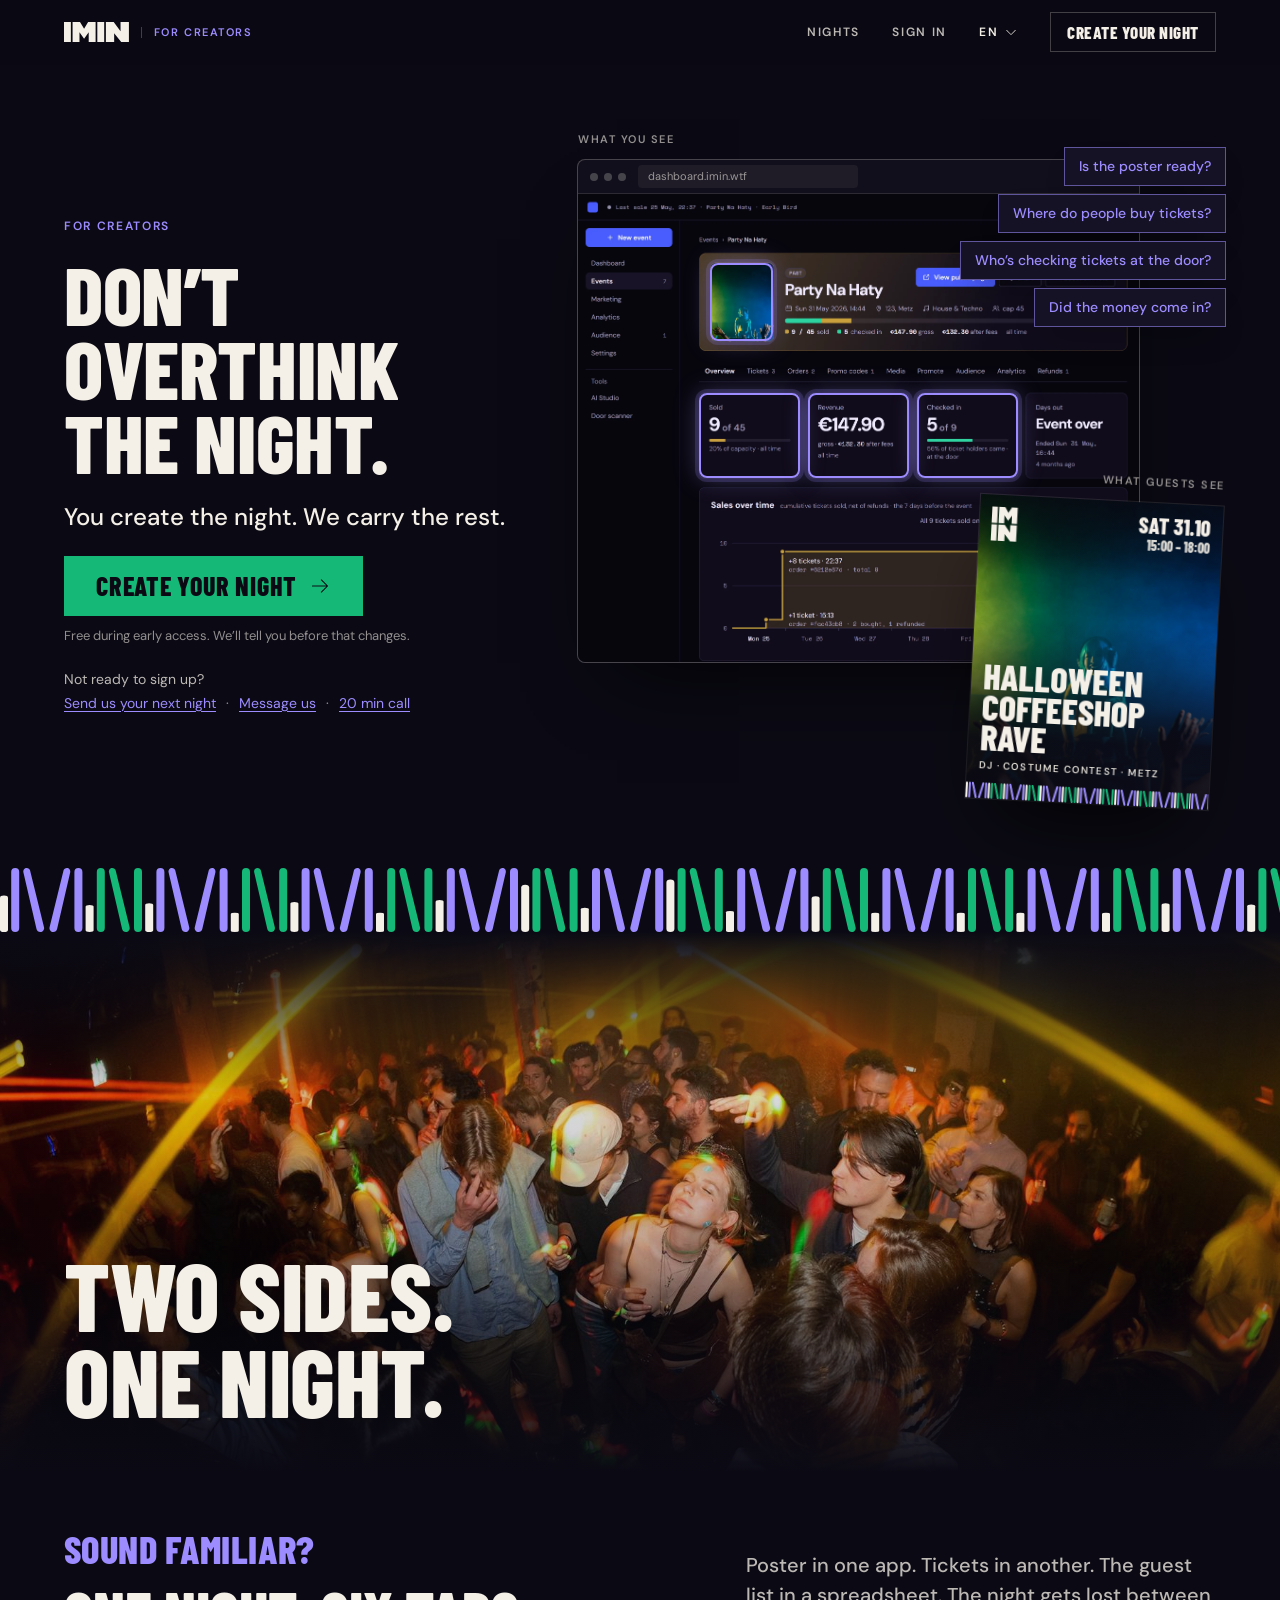
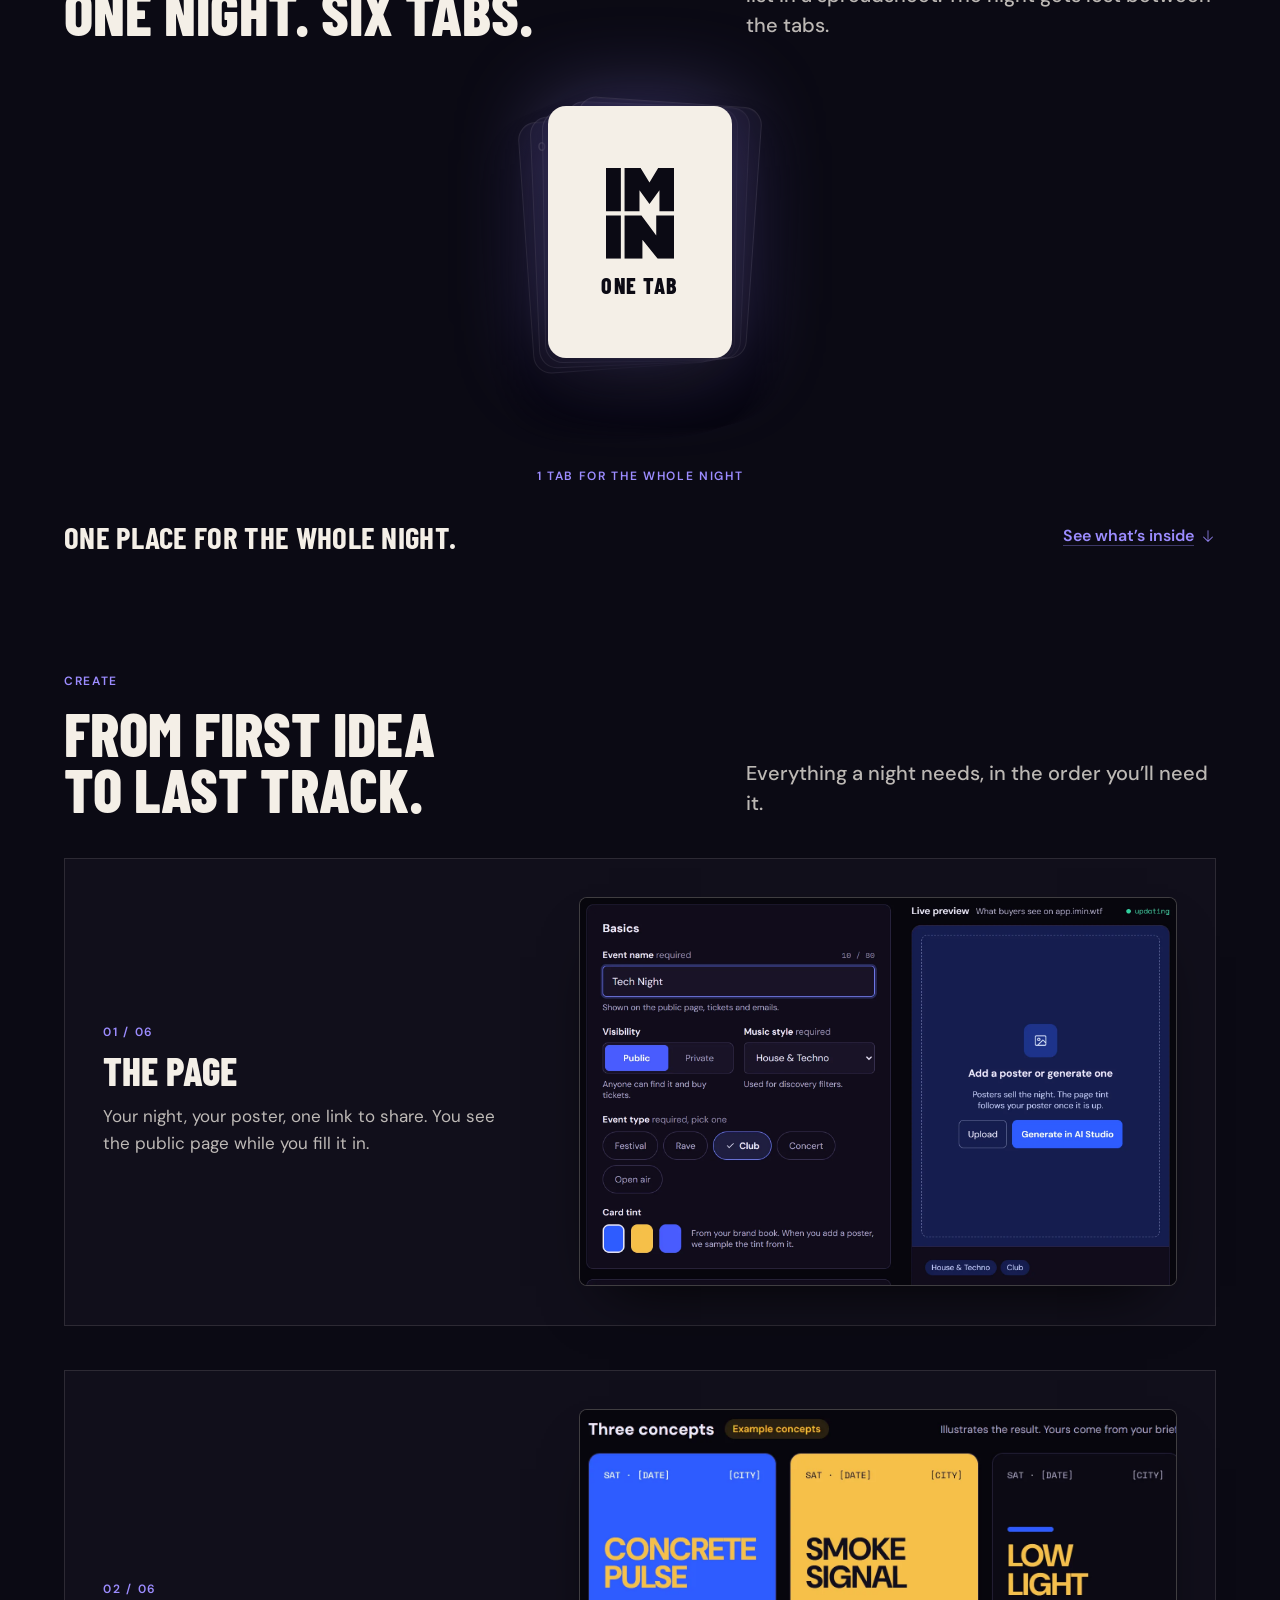
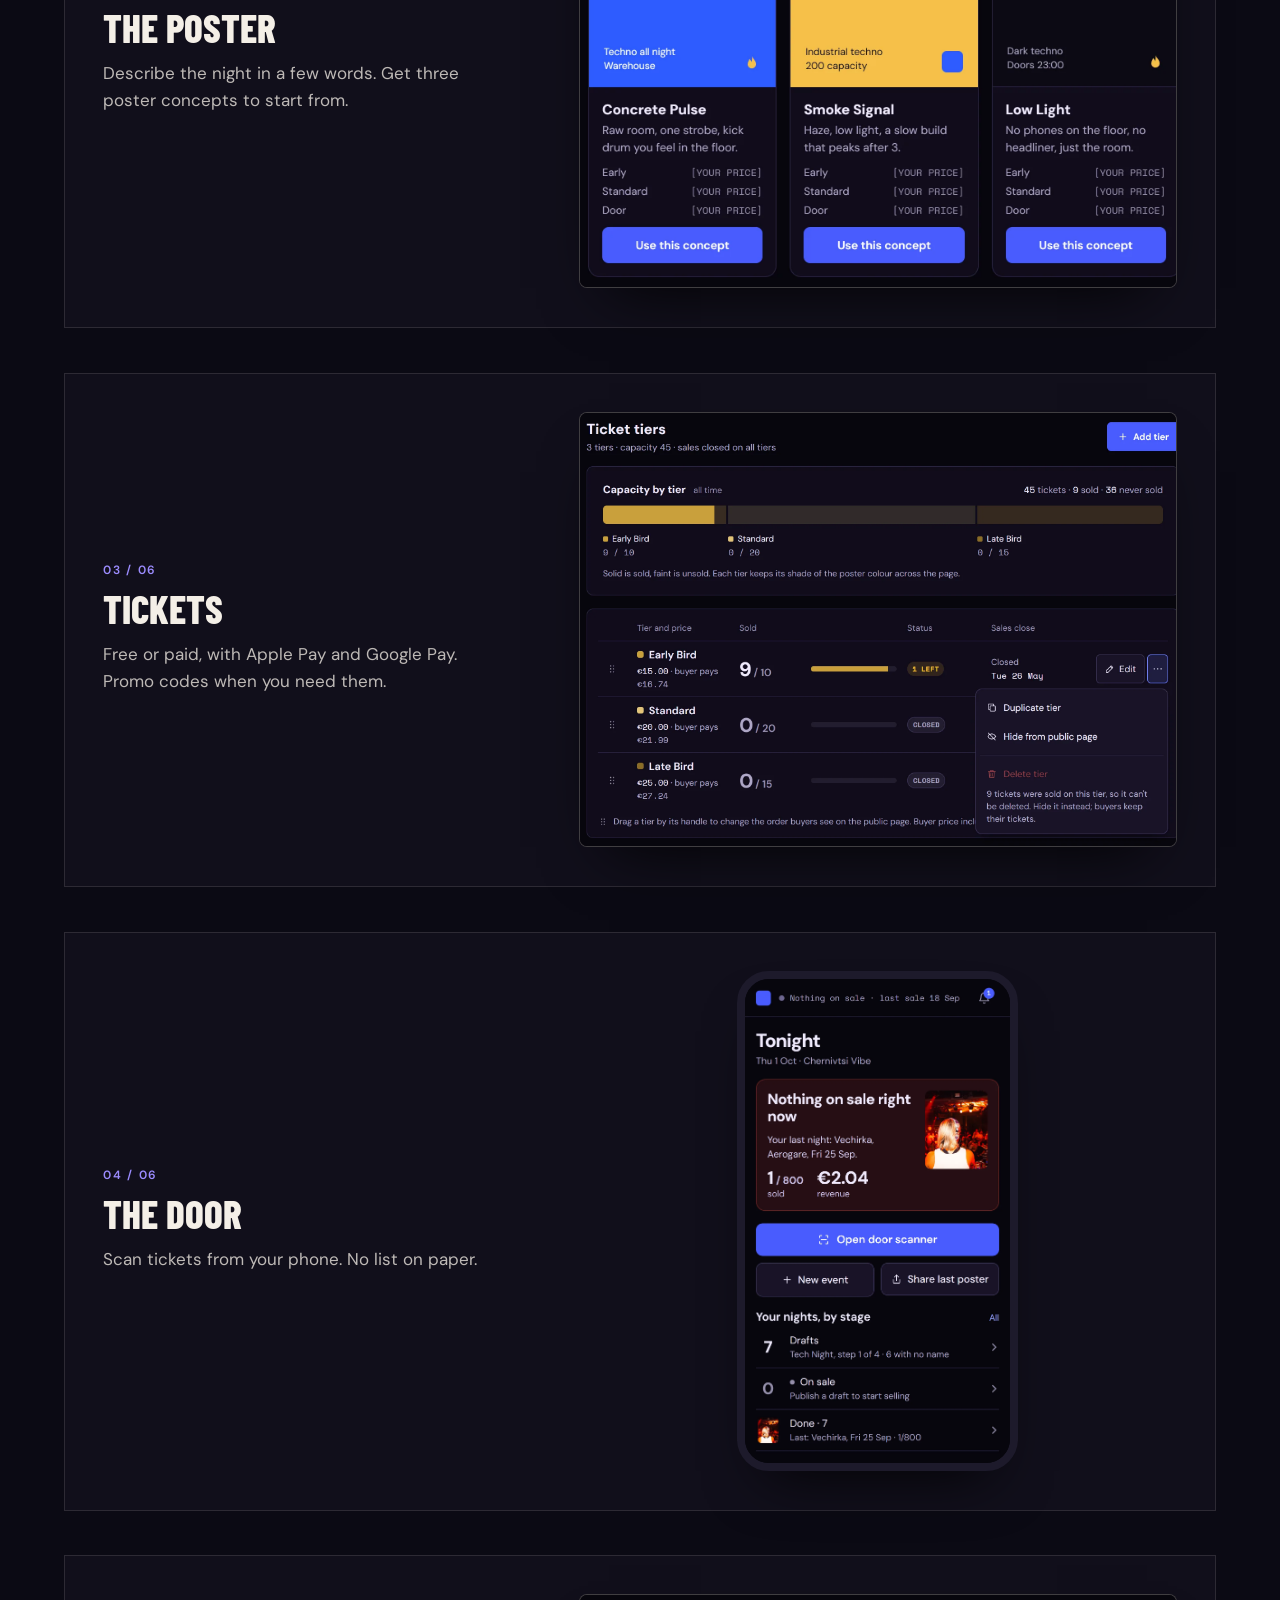
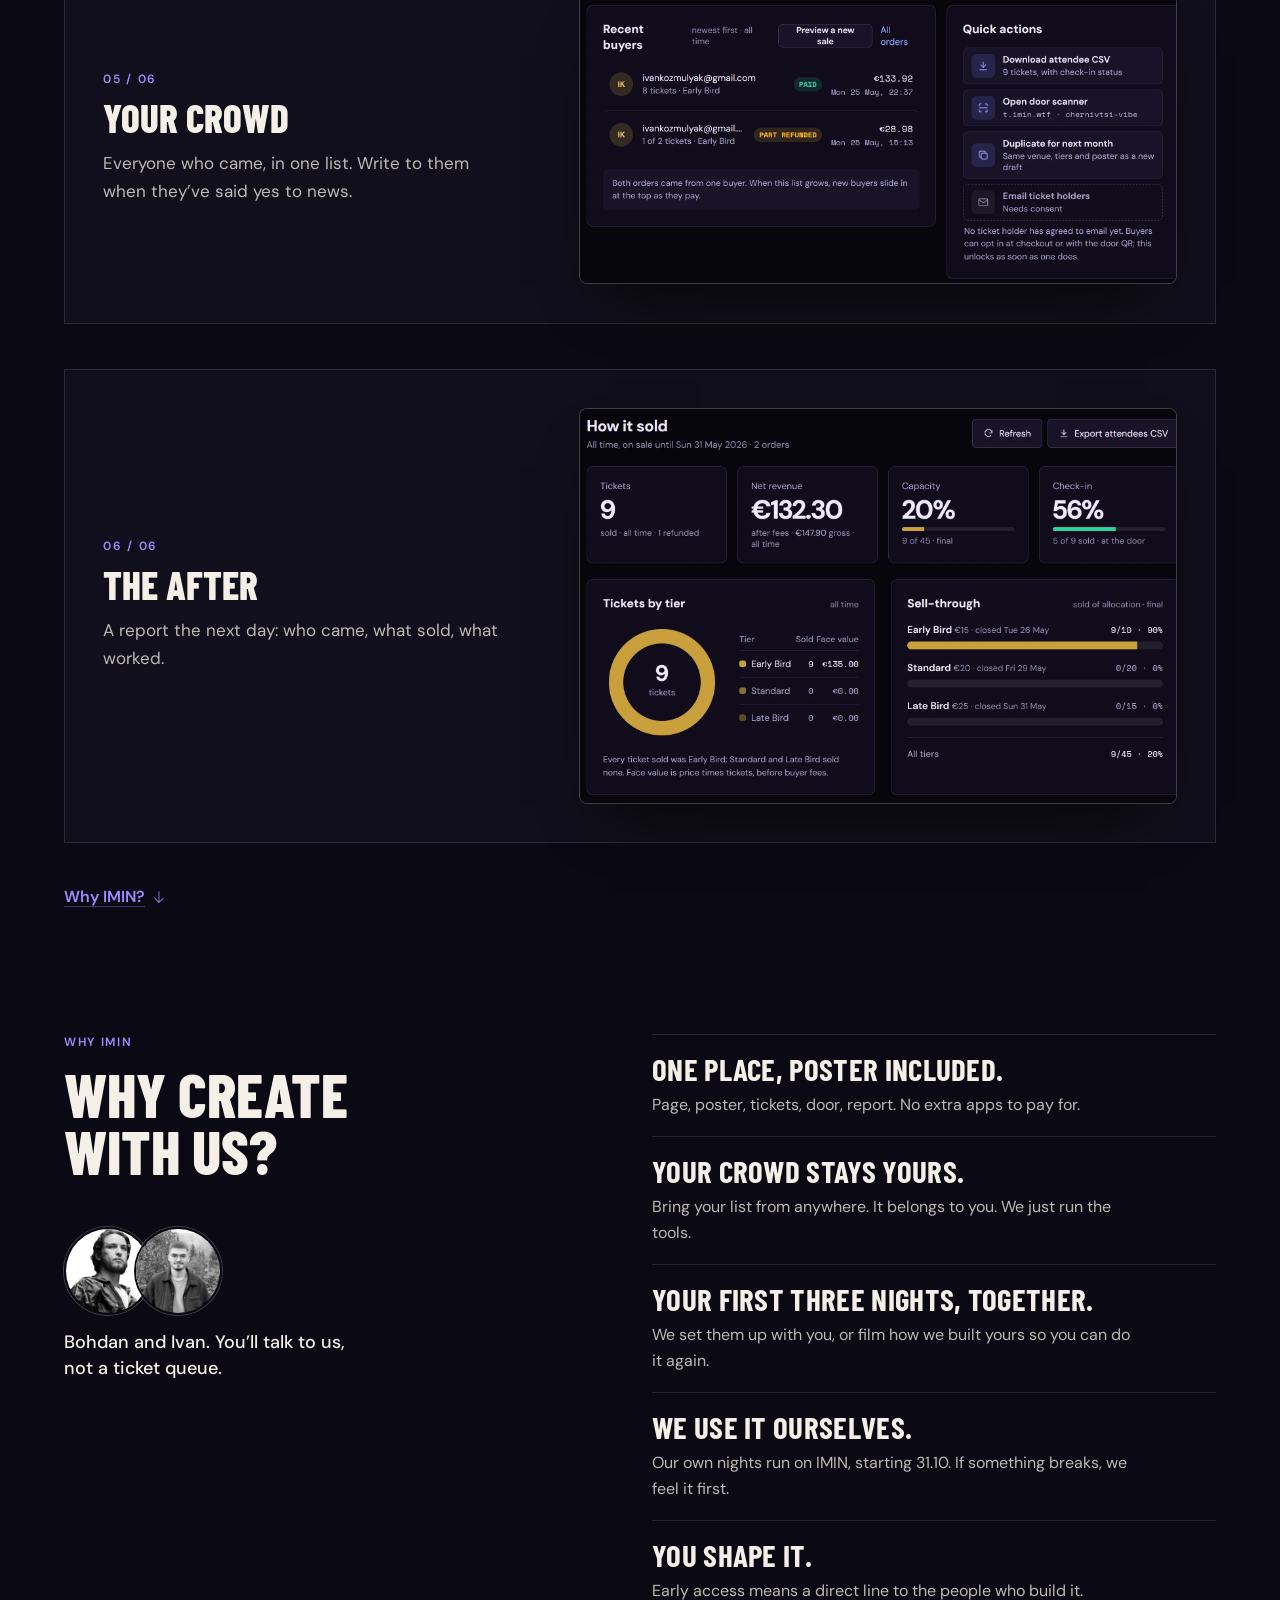
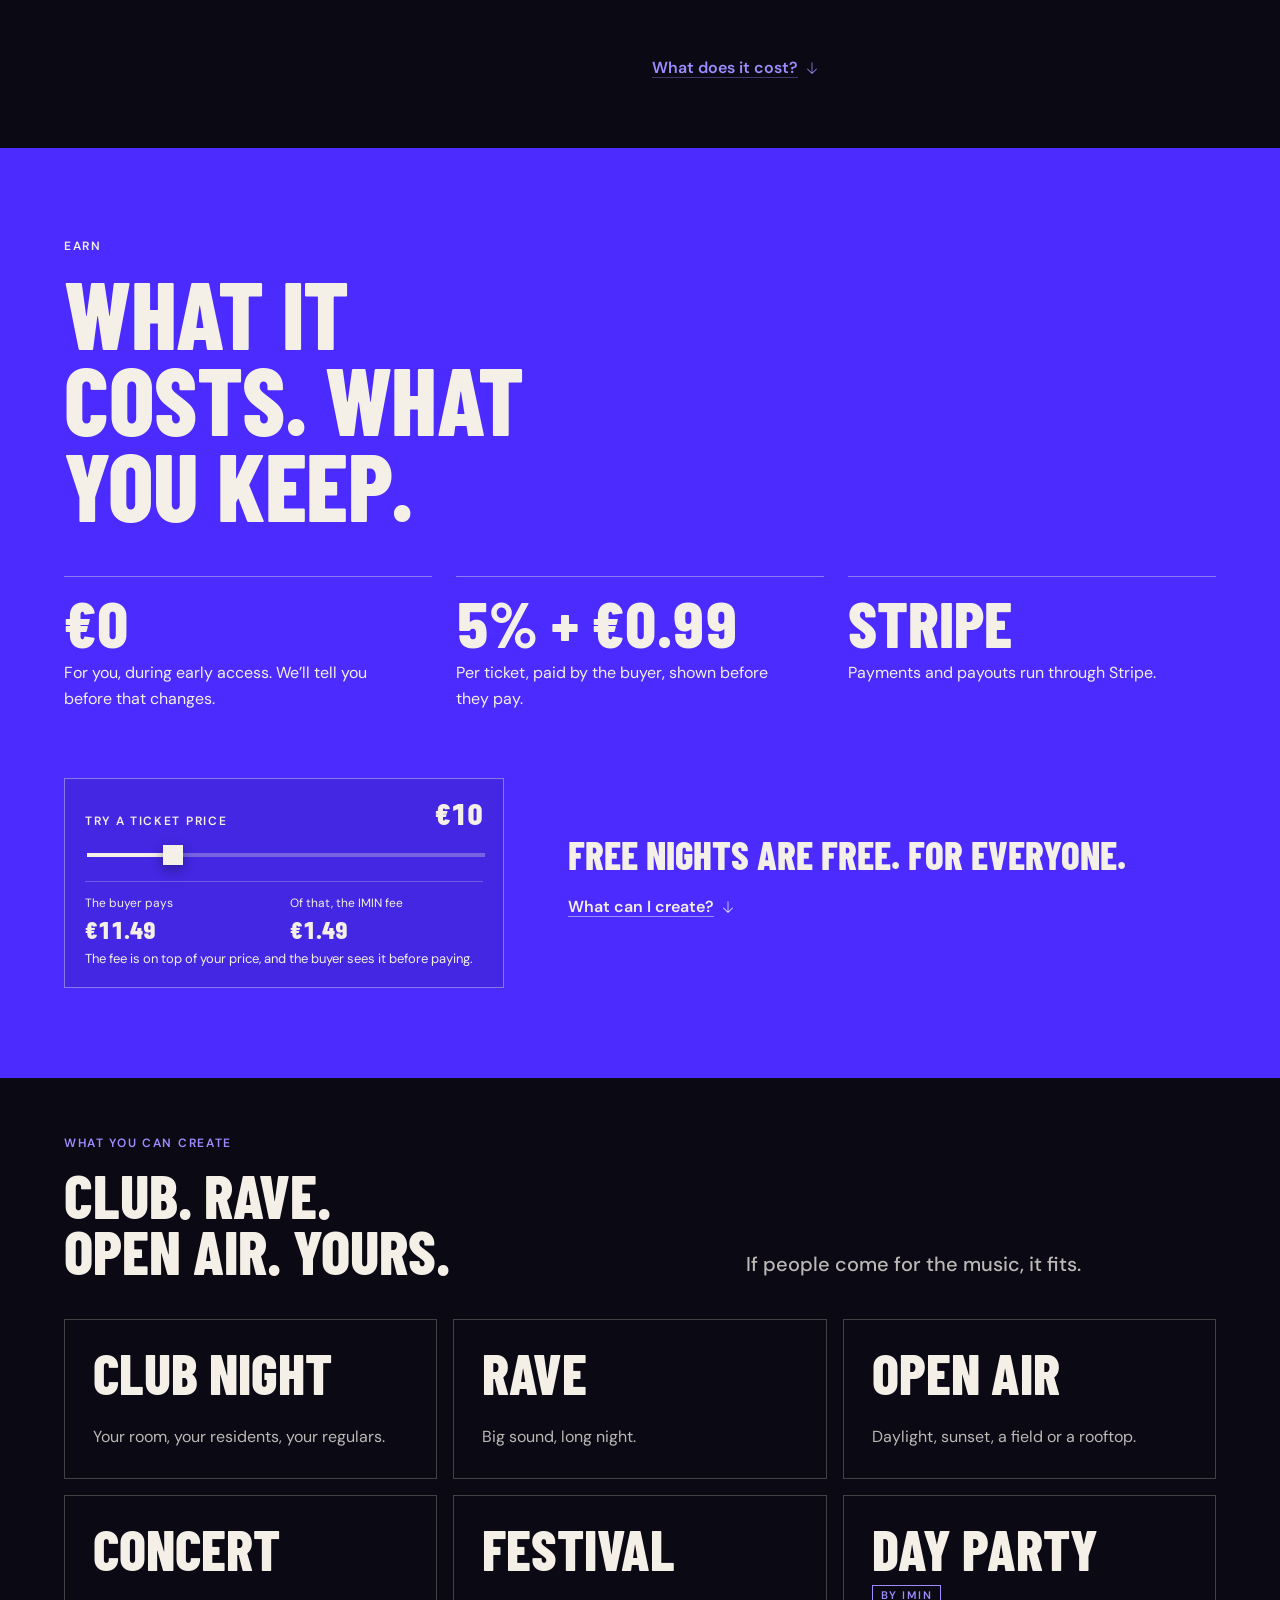
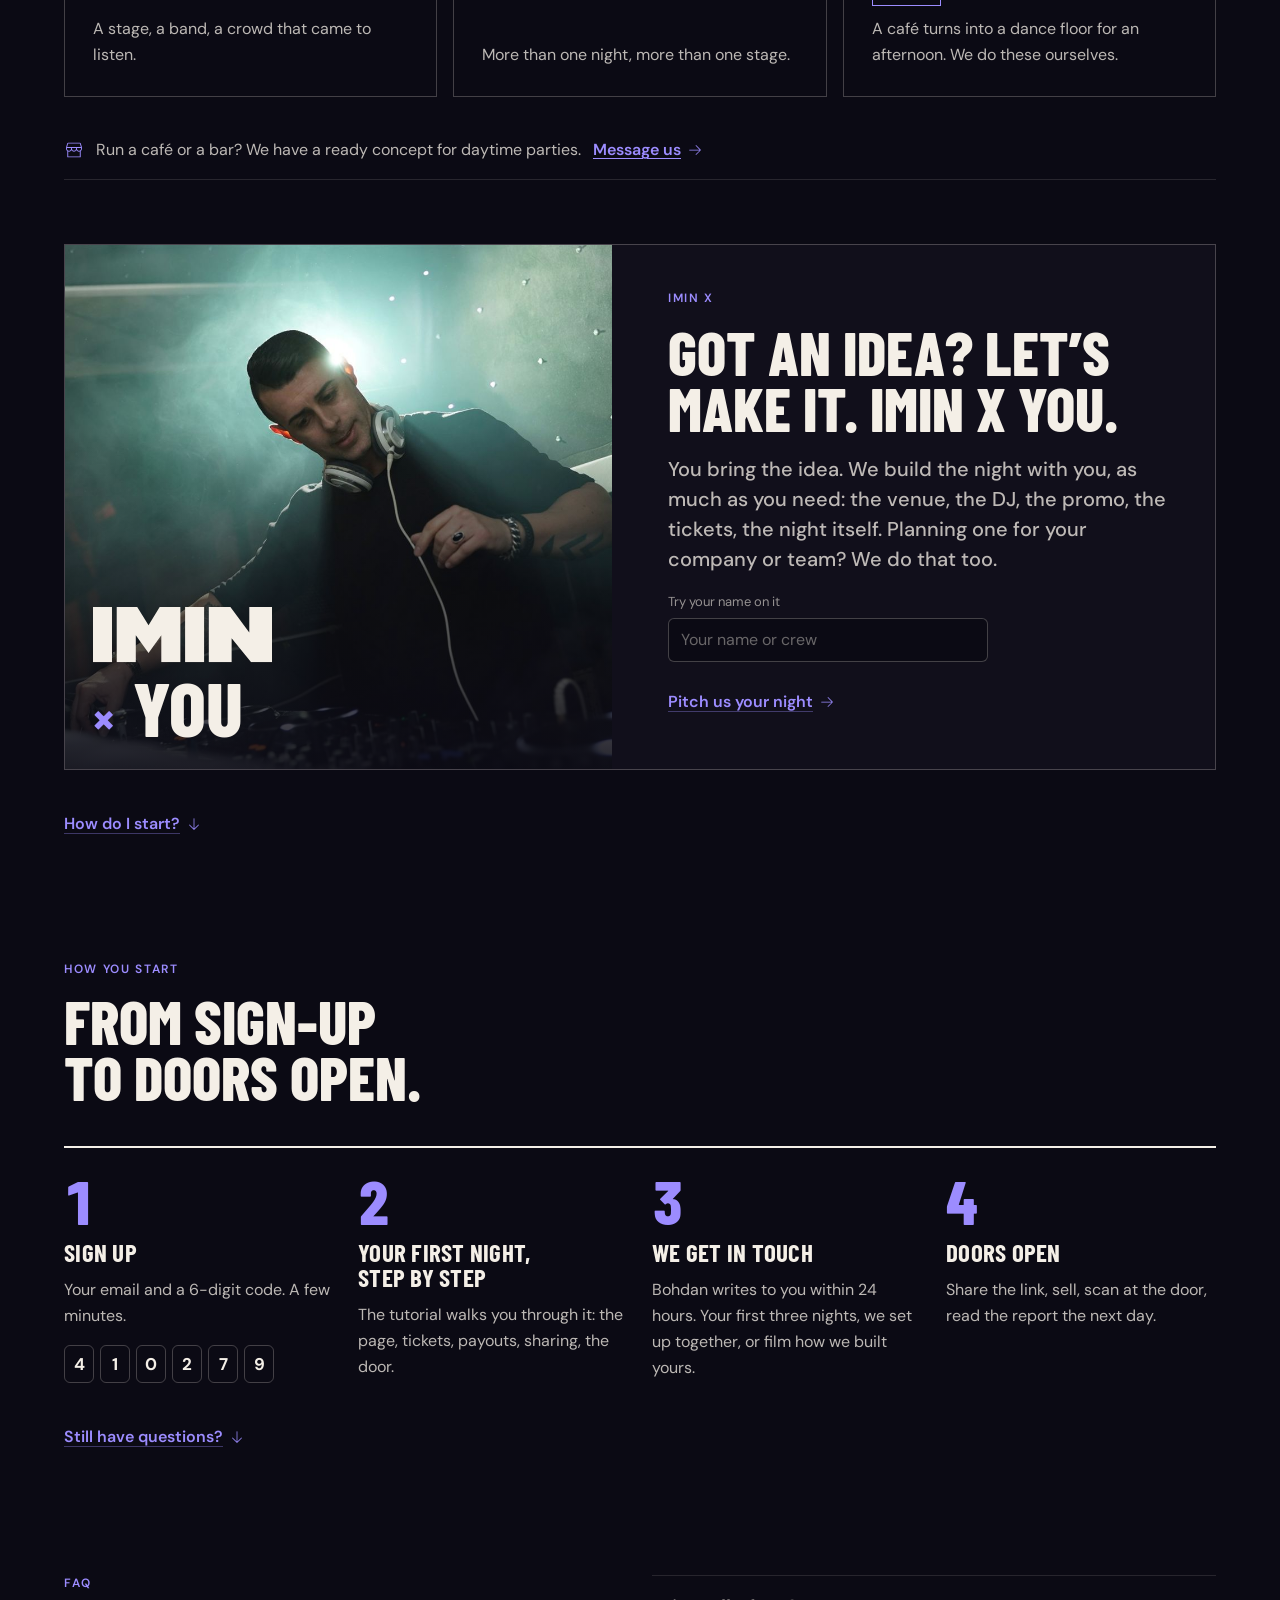
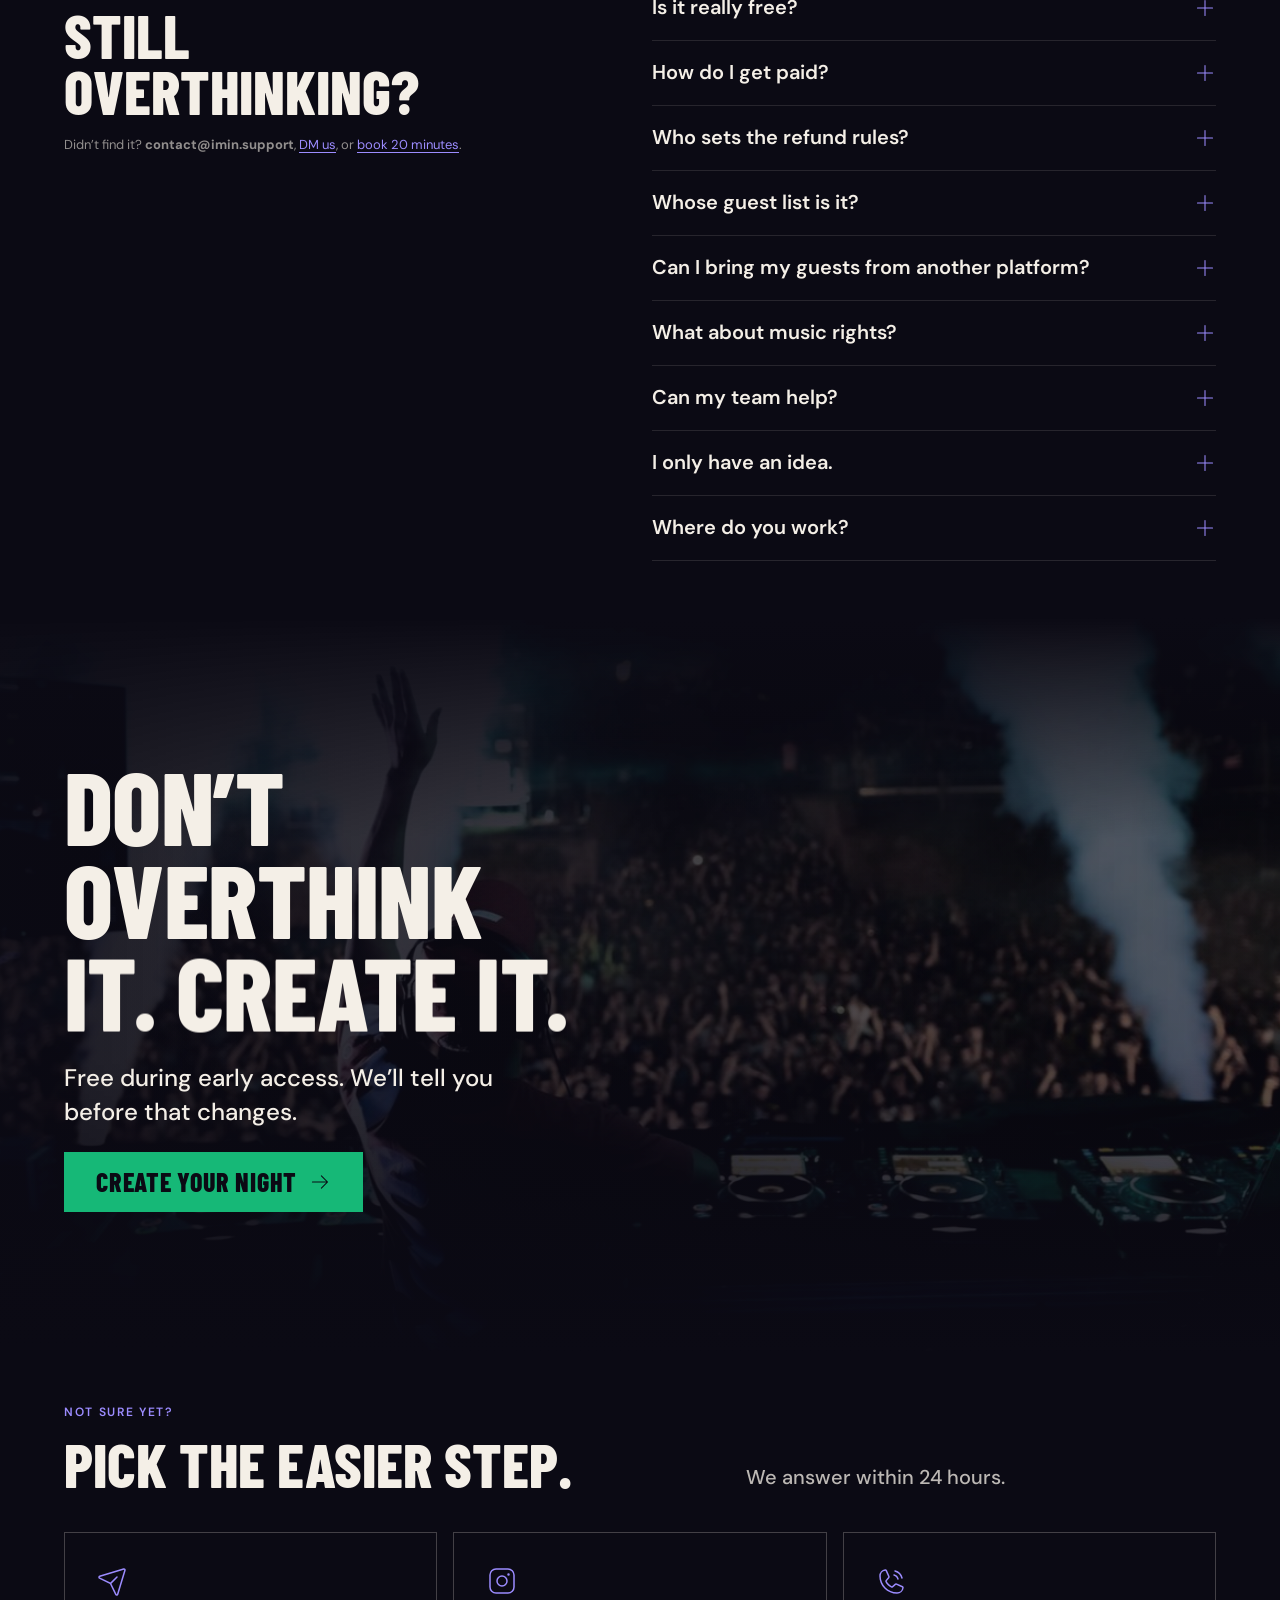
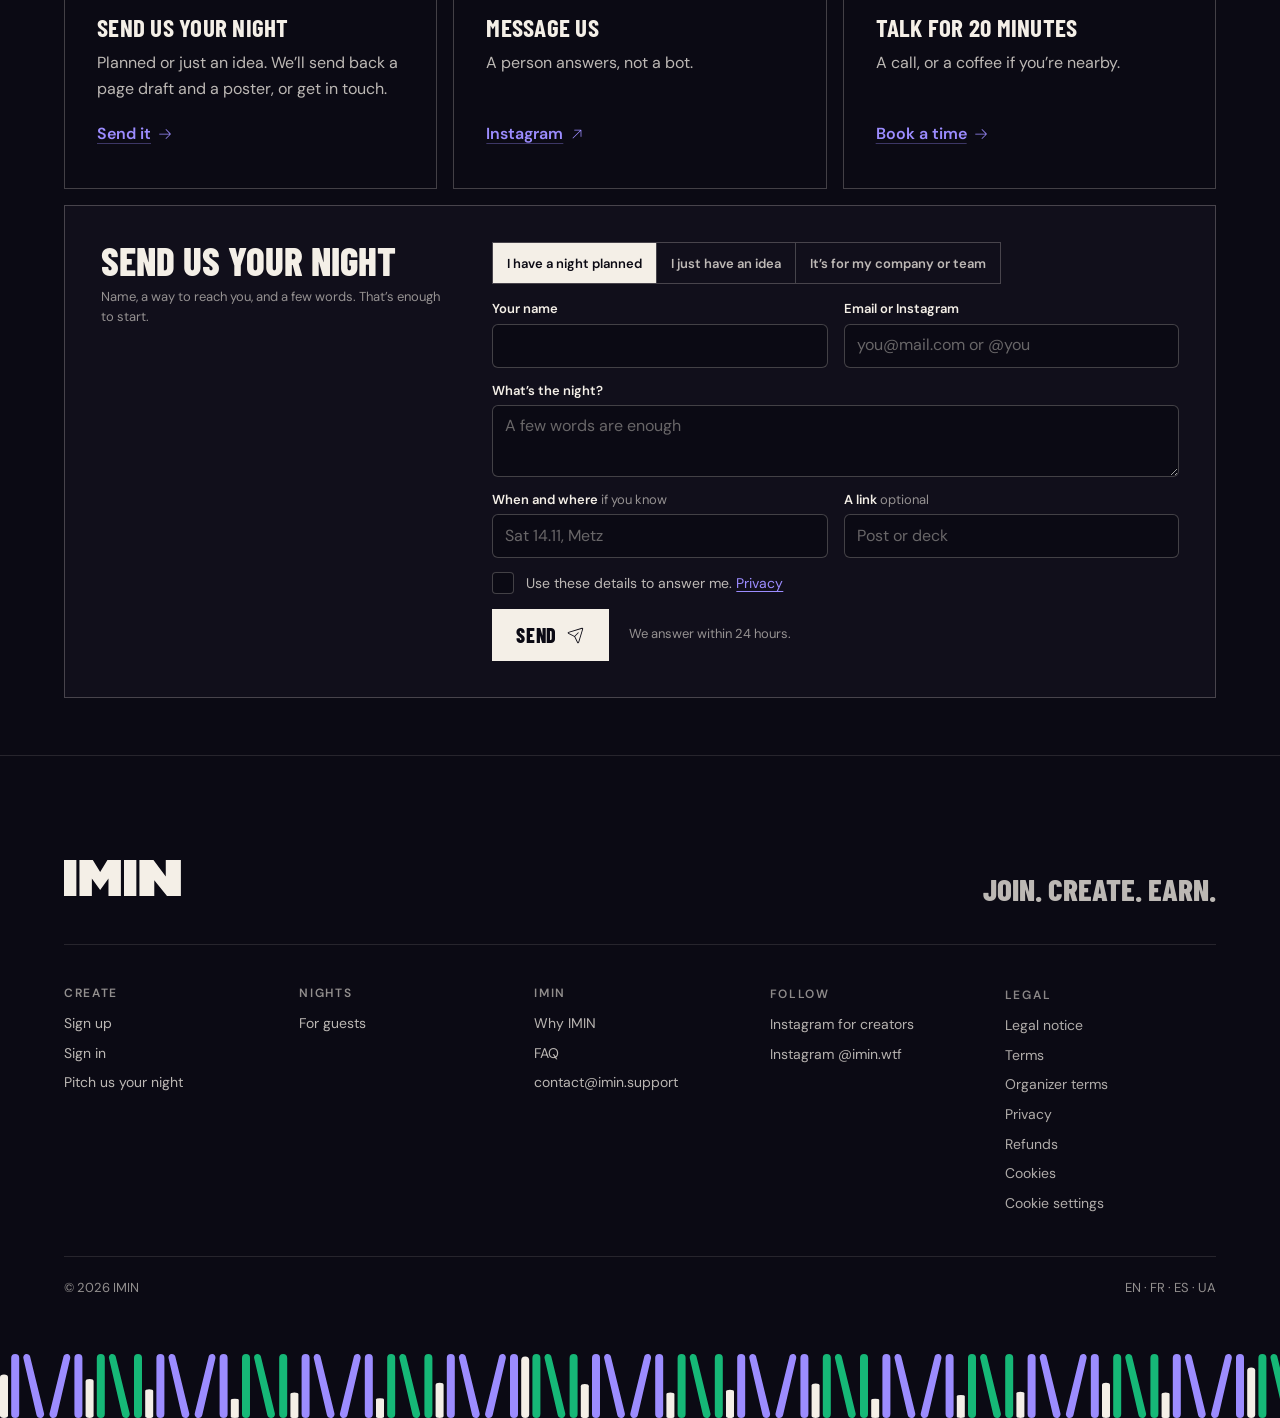
==== commit e636491a: "pro: six tool cards fanned like a hand, gathered into one deck with IMIN on top Co-Authored-By: Clau" ====
--- a/pro/index.html
+++ b/pro/index.html
@@ -151,19 +151,17 @@
         </div>
         <p class="lead">Poster in one app. Tickets in another. The guest list in a spreadsheet. The night gets lost between the tabs.</p>
       </div>
-      <div class="orbit" data-orbit>
-        <span class="o-ring o-ring--out" aria-hidden="true"></span>
-        <span class="o-ring o-ring--in" aria-hidden="true"></span>
-        <ul class="o-spin" aria-label="Six apps for one night">
-          <li class="o-node" style="--a:-90deg"><span><span class="o-ic"><svg class="ico" aria-hidden="true"><use href="#i-image"/></svg></span><span class="o-n">Poster app</span></span></li>
-          <li class="o-node" style="--a:-30deg"><span><span class="o-ic"><svg class="ico" aria-hidden="true"><use href="#i-ticket"/></svg></span><span class="o-n">Ticket site</span></span></li>
-          <li class="o-node" style="--a:30deg"><span><span class="o-ic"><svg class="ico" aria-hidden="true"><use href="#i-credit-card"/></svg></span><span class="o-n">Payment link</span></span></li>
-          <li class="o-node" style="--a:90deg"><span><span class="o-ic"><svg class="ico" aria-hidden="true"><use href="#i-link"/></svg></span><span class="o-n">Link in bio</span></span></li>
-          <li class="o-node" style="--a:150deg"><span><span class="o-ic"><svg class="ico" aria-hidden="true"><use href="#i-table"/></svg></span><span class="o-n">Guest list sheet</span></span></li>
-          <li class="o-node" style="--a:210deg"><span><span class="o-ic"><svg class="ico" aria-hidden="true"><use href="#i-chart-line-up"/></svg></span><span class="o-n">Numbers after</span></span></li>
+      <div class="deck" data-deck>
+        <ul class="dk-fan" aria-label="Six apps for one night">
+          <li class="dk-card" style="--i:0"><span class="dk-n">01</span><svg class="ico" aria-hidden="true"><use href="#i-image"/></svg><b>Poster app</b></li>
+          <li class="dk-card" style="--i:1"><span class="dk-n">02</span><svg class="ico" aria-hidden="true"><use href="#i-ticket"/></svg><b>Ticket site</b></li>
+          <li class="dk-card" style="--i:2"><span class="dk-n">03</span><svg class="ico" aria-hidden="true"><use href="#i-credit-card"/></svg><b>Payment link</b></li>
+          <li class="dk-card" style="--i:3"><span class="dk-n">04</span><svg class="ico" aria-hidden="true"><use href="#i-link"/></svg><b>Link in bio</b></li>
+          <li class="dk-card" style="--i:4"><span class="dk-n">05</span><svg class="ico" aria-hidden="true"><use href="#i-table"/></svg><b>Guest list sheet</b></li>
+          <li class="dk-card" style="--i:5"><span class="dk-n">06</span><svg class="ico" aria-hidden="true"><use href="#i-chart-line-up"/></svg><b>Numbers after</b></li>
         </ul>
-        <div class="o-core"><svg viewBox="0 0 169.58 224.95" aria-label="IMIN" role="img" fill="currentColor"><use href="#logo-s"/></svg></div>
-        <p class="o-count" data-count>6 apps for one night</p>
+        <div class="dk-card dk-one" data-deck-one><svg viewBox="0 0 169.58 224.95" aria-label="IMIN" role="img" fill="currentColor"><use href="#logo-s"/></svg><b>One tab</b></div>
+        <p class="dk-count" data-count>6 apps for one night</p>
       </div>
       <div class="insight-foot">
         <p class="t-h3">One place for the whole night.</p>
--- a/assets/css/pro.css
+++ b/assets/css/pro.css
@@ -166,23 +166,25 @@
 
 /* ---------- 2. six tabs, one place ---------- */
 .ask{font:800 clamp(25px,3vw,39px)/1 var(--display);text-transform:uppercase;letter-spacing:.01em;color:var(--haze)}
-/* the orbit: six tools circle the IMIN mark and are pulled into it */
-.orbit{--R:clamp(118px,15vw,196px);--k:1;position:relative;display:grid;place-items:center;height:calc(var(--R) * 2 + 150px);margin-top:clamp(0px,1vw,12px)}
-.o-ring{position:absolute;left:50%;top:50%;translate:-50% -50%;border-radius:50%;pointer-events:none}
-.o-ring--out{width:calc(var(--R) * 2 * var(--k));height:calc(var(--R) * 2 * var(--k));border:1px solid rgba(156,140,255,.28)}
-.o-ring--in{width:calc(var(--R) * 1.25 * var(--k));height:calc(var(--R) * 1.25 * var(--k));border:1px dashed rgba(244,239,231,.12)}
-.o-spin{position:absolute;inset:0;animation:o-spin 60s linear infinite}
-.o-node{position:absolute;left:50%;top:50%;width:0;height:0;transform:rotate(var(--a)) translateX(calc(var(--R) * var(--k))) rotate(calc(var(--a) * -1))}
-.o-node > span{position:absolute;left:-60px;top:-34px;width:120px;display:grid;justify-items:center;gap:10px;animation:o-spin 60s linear infinite reverse}
-.o-ic{display:grid;place-items:center;width:68px;height:68px;border-radius:50%;background:radial-gradient(circle at 50% 30%,#221E33,#120F1C);border:1px solid rgba(244,239,231,.2);box-shadow:0 0 0 8px var(--midnight),0 18px 40px -18px rgba(0,0,0,.9);transition:border-color .3s,translate .3s var(--ease)}
-.o-ic .ico{width:28px;height:28px;color:var(--paper)}
-.o-node:hover .o-ic{border-color:var(--haze);translate:0 -3px}
-.o-n{font:600 12px/1.2 var(--text);color:var(--muted);white-space:nowrap}
-.o-core{position:relative;z-index:2;display:grid;place-items:center;width:150px;height:150px;border-radius:50%;background:radial-gradient(circle,rgba(156,140,255,calc(.18 + (1 - var(--k)) * .32)),rgba(156,140,255,0) 68%)}
-.o-core svg{height:76px;width:auto;color:var(--paper);transform:scale(calc(1 + (1 - var(--k)) * .18))}
-.o-count{position:absolute;left:0;right:0;bottom:0;text-align:center;font:600 12px/1 var(--text);letter-spacing:.14em;text-transform:uppercase;color:var(--haze);font-variant-numeric:tabular-nums}
-@keyframes o-spin{to{rotate:360deg}}
-@media (max-width:559.98px){.orbit{--R:min(34vw,128px);height:calc(var(--R) * 2 + 130px)}.o-ic{width:54px;height:54px;box-shadow:0 0 0 6px var(--midnight)}.o-ic .ico{width:22px;height:22px}.o-n{font-size:11px}.o-core{width:110px;height:110px}.o-core svg{height:58px}}
+/* the deck: six tool cards fanned like a hand, gathered into one with IMIN on top */
+.deck{--cw:184px;--ch:252px;--dx:min(124px,calc((100vw - 48px - var(--cw)) / 5));--arc:14px;--rot:7deg;position:relative;height:calc(var(--ch) + 150px);margin-top:clamp(8px,2vw,24px)}
+.dk-fan{position:absolute;inset:0}
+.dk-card{position:absolute;left:50%;top:36px;width:var(--cw);height:var(--ch);margin-left:calc(var(--cw) / -2);transform-origin:50% 135%;display:flex;flex-direction:column;align-items:flex-start;padding:18px;border-radius:18px;border:1px solid var(--line-2);background:linear-gradient(160deg,#1E1A33,#100E1A 70%);box-shadow:0 30px 60px -28px #000,inset 0 1px 0 rgba(244,239,231,.06);transform:translate(calc((var(--i) - 2.5) * var(--dx)),calc(max(var(--i) - 2.5,2.5 - var(--i)) * var(--arc))) rotate(calc((var(--i) - 2.5) * var(--rot)))}
+.dk-card .ico{width:54px;height:54px;margin-top:auto;color:var(--paper)}
+.dk-card b{margin-top:18px;max-width:calc(var(--dx) - 22px);font:800 25px/.95 var(--display);text-transform:uppercase;letter-spacing:.005em}
+.dk-n{font:600 12px/1 var(--text);letter-spacing:.14em;color:var(--quiet);font-variant-numeric:tabular-nums}
+.dk-one{z-index:9;align-items:center;justify-content:center;gap:16px;border:0;background:var(--paper);color:var(--midnight);box-shadow:0 0 90px rgba(156,140,255,.38),0 30px 60px -28px #000;transform:translateY(-10px) scale(.88)}
+.dk-one svg{height:42%;width:auto}
+.dk-one b{margin:0;max-width:none;font-size:22px;letter-spacing:.06em}
+.dk-count{position:absolute;left:0;right:0;bottom:0;margin:0;text-align:center;font:600 12px/1 var(--text);letter-spacing:.14em;text-transform:uppercase;color:var(--haze);font-variant-numeric:tabular-nums}
+.motion .dk-one{transform:none;opacity:0}
+@media (max-width:559.98px){
+  .deck{--cw:118px;--ch:168px;--dx:calc((100vw - 32px - var(--cw)) / 6.4);--arc:6px;--rot:4.5deg;height:calc(var(--ch) + 120px)}
+  .dk-card{padding:12px;border-radius:14px}
+  .dk-card .ico{width:30px;height:30px;margin-top:10px}
+  .dk-card b{margin-top:auto;max-width:none;font-size:15px;writing-mode:vertical-rl;rotate:180deg}
+  .dk-one b{writing-mode:horizontal-tb;rotate:none;margin:0;font-size:16px}
+}
 /* people: a crowd band between the hero and the problem */
 .band{position:relative;display:flex;align-items:flex-end;height:clamp(300px,46vw,540px);overflow:hidden;isolation:isolate}
 .band img{position:absolute;inset:0;z-index:-1;width:100%;height:100%;object-fit:cover;object-position:50% 40%}
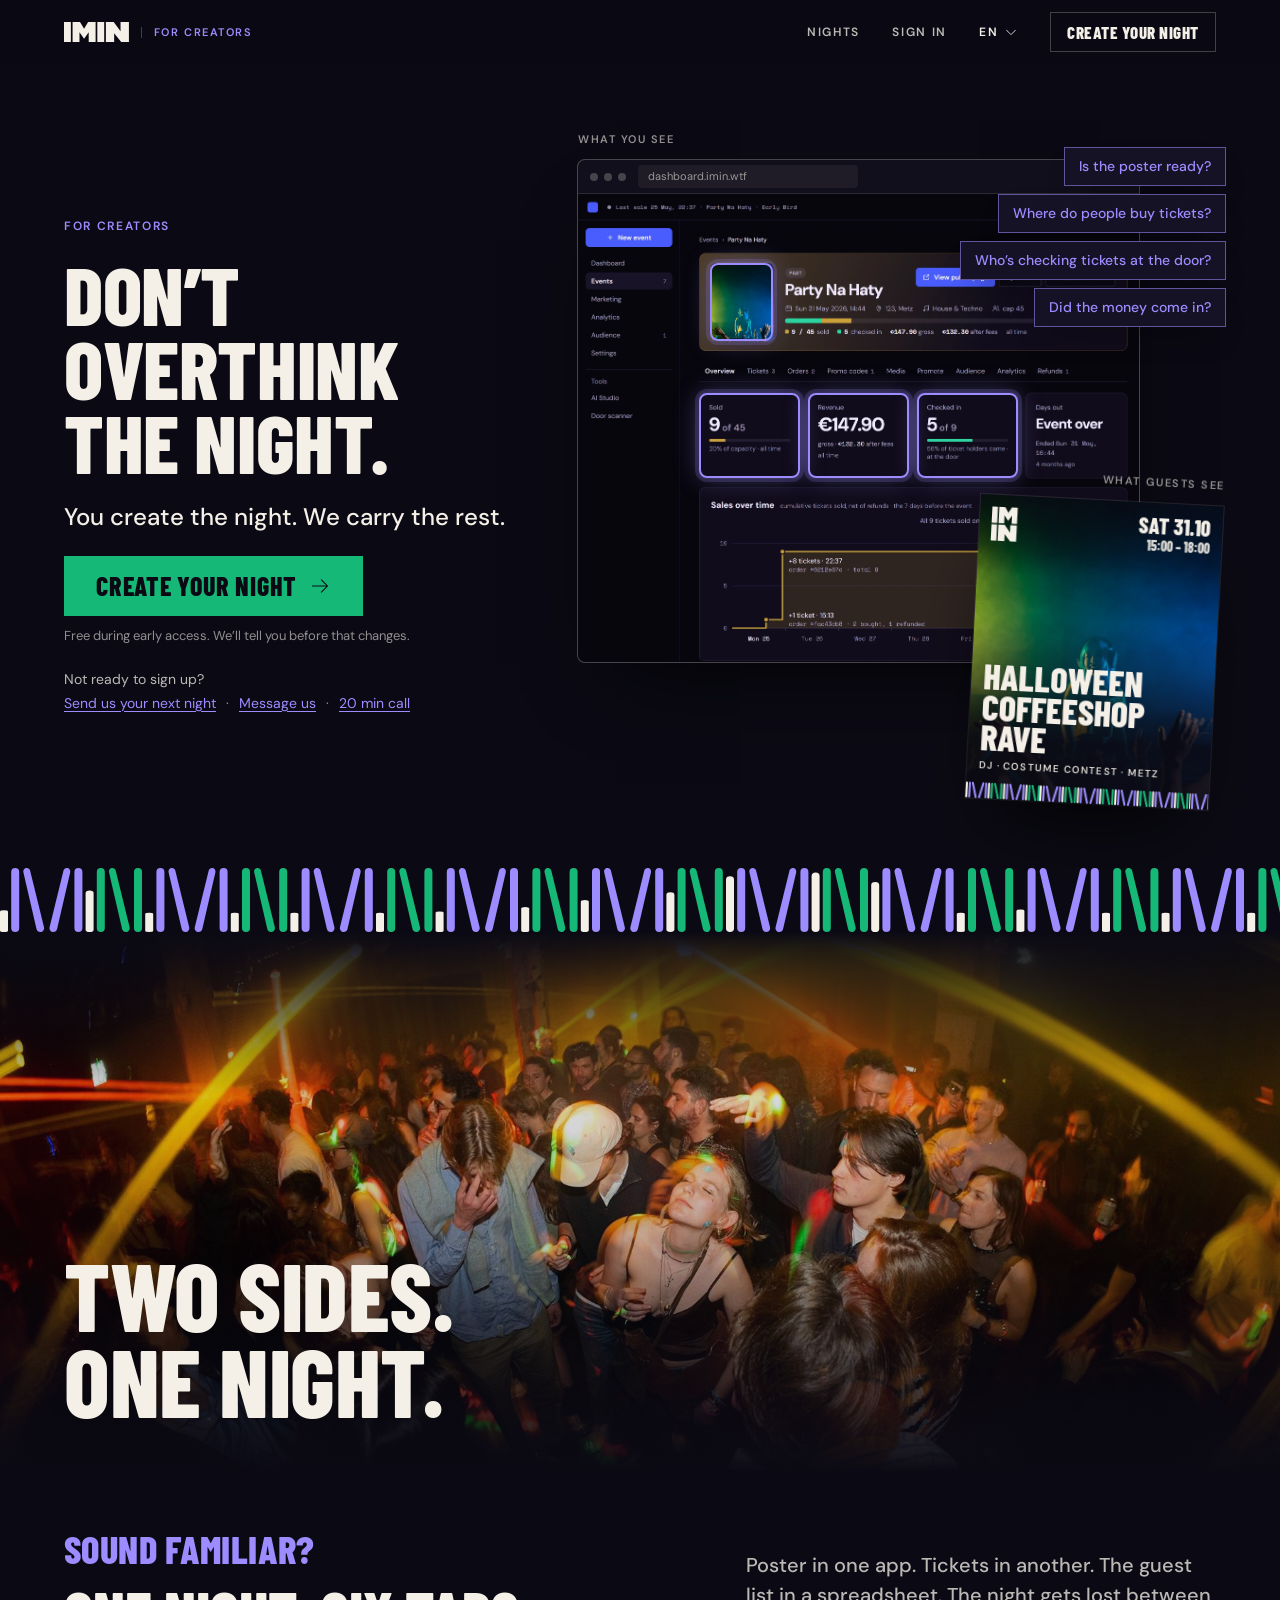
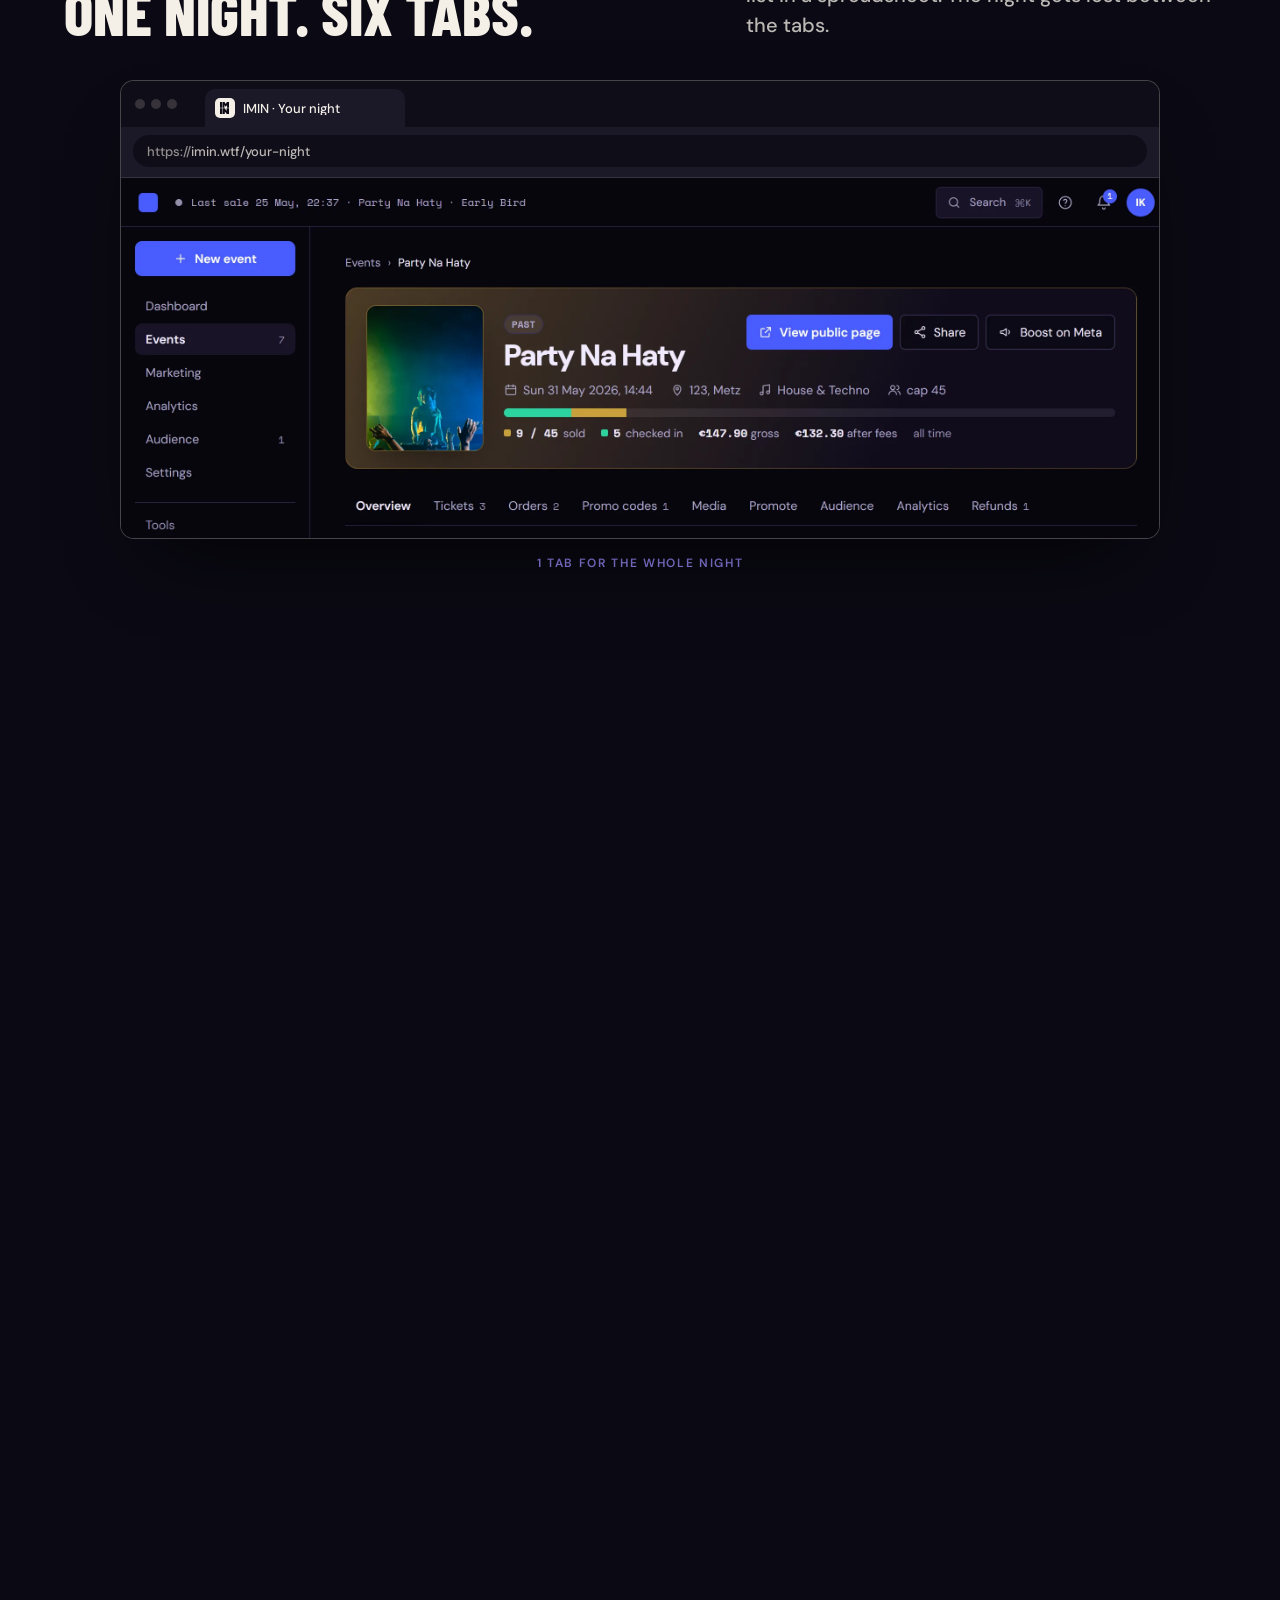
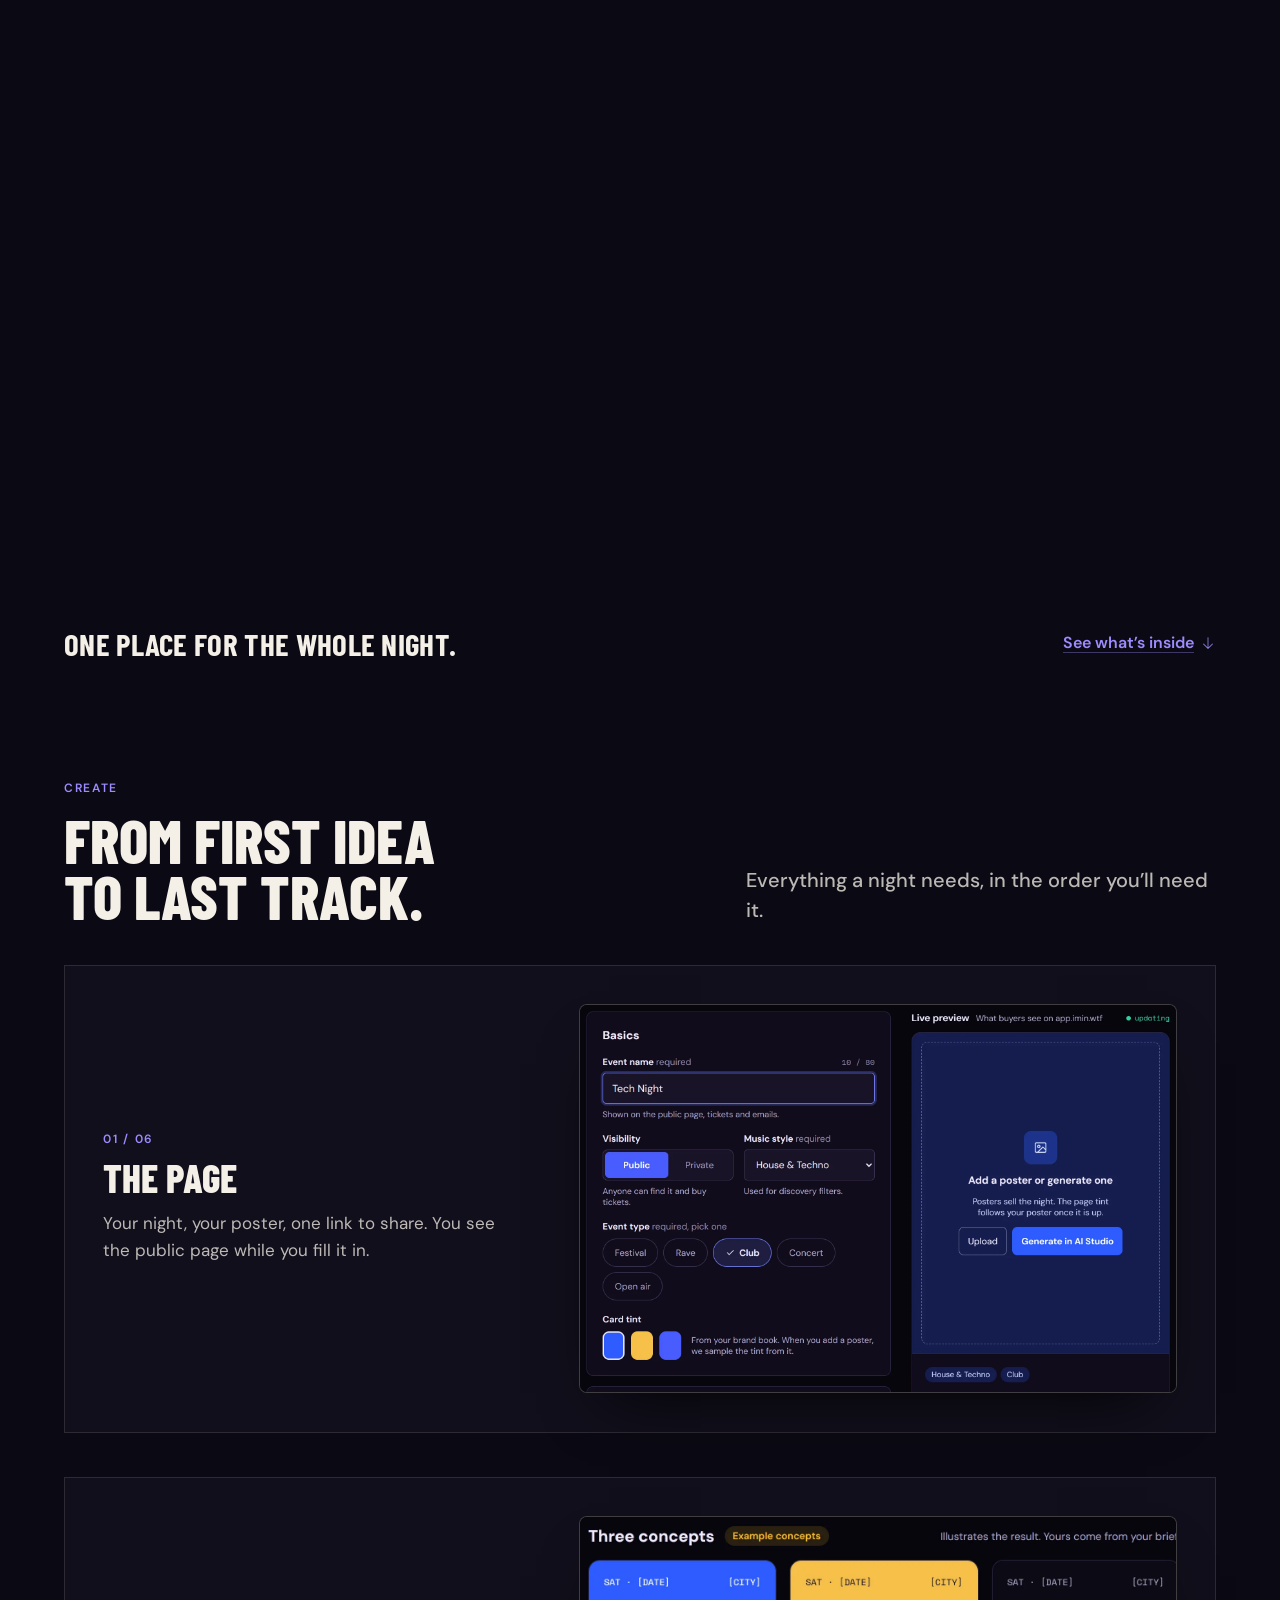
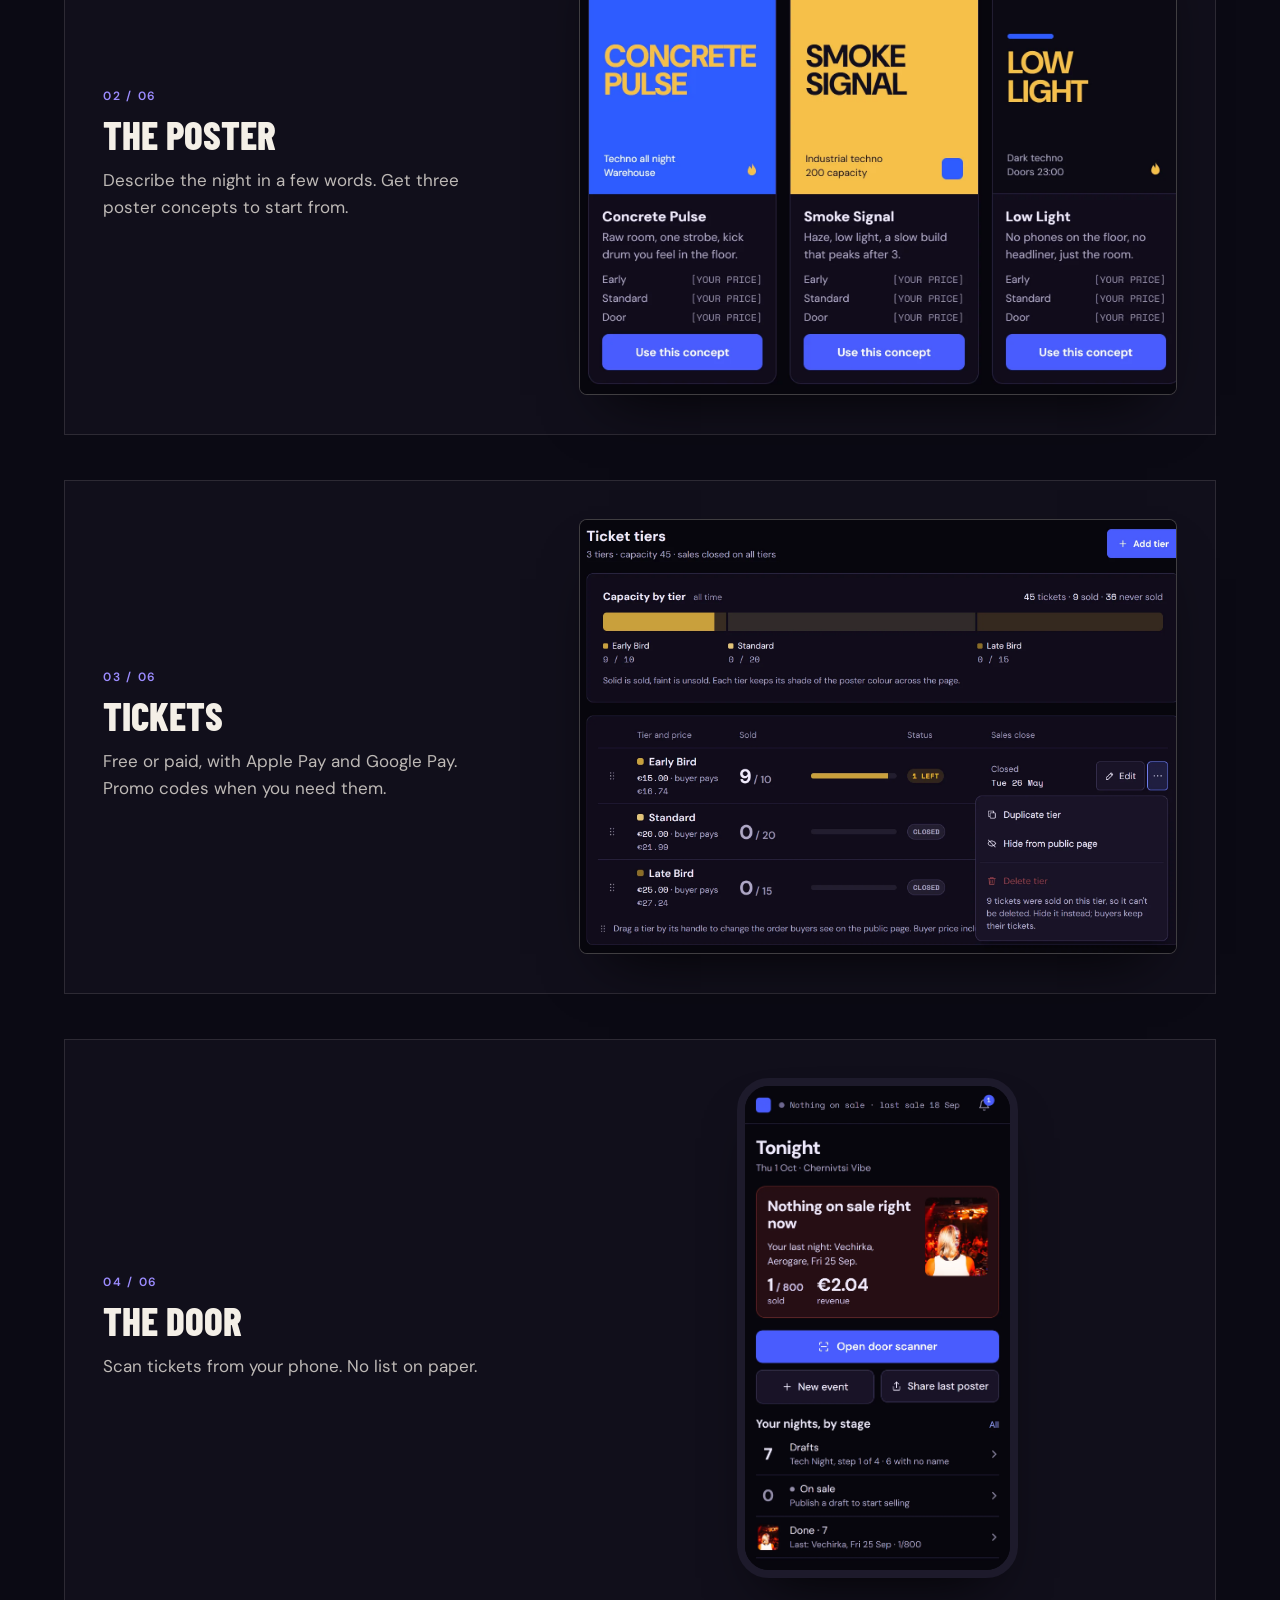
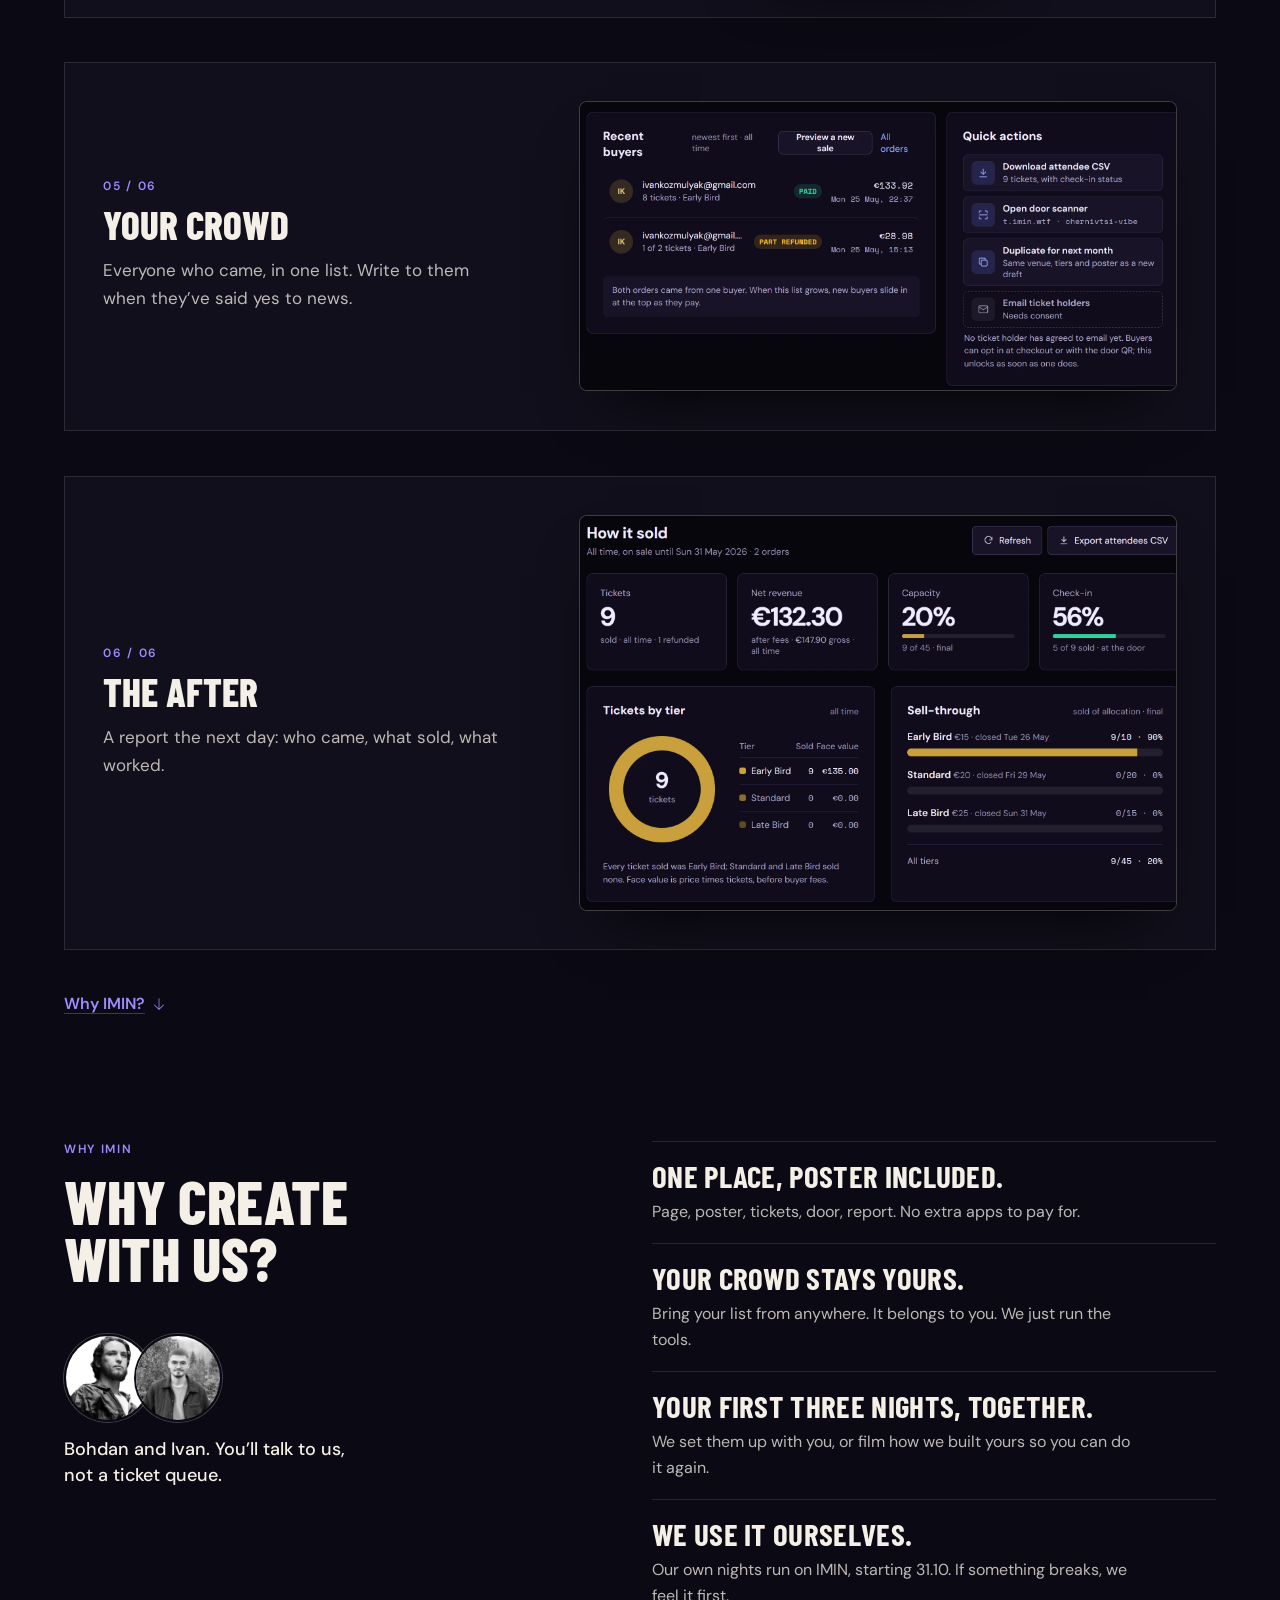
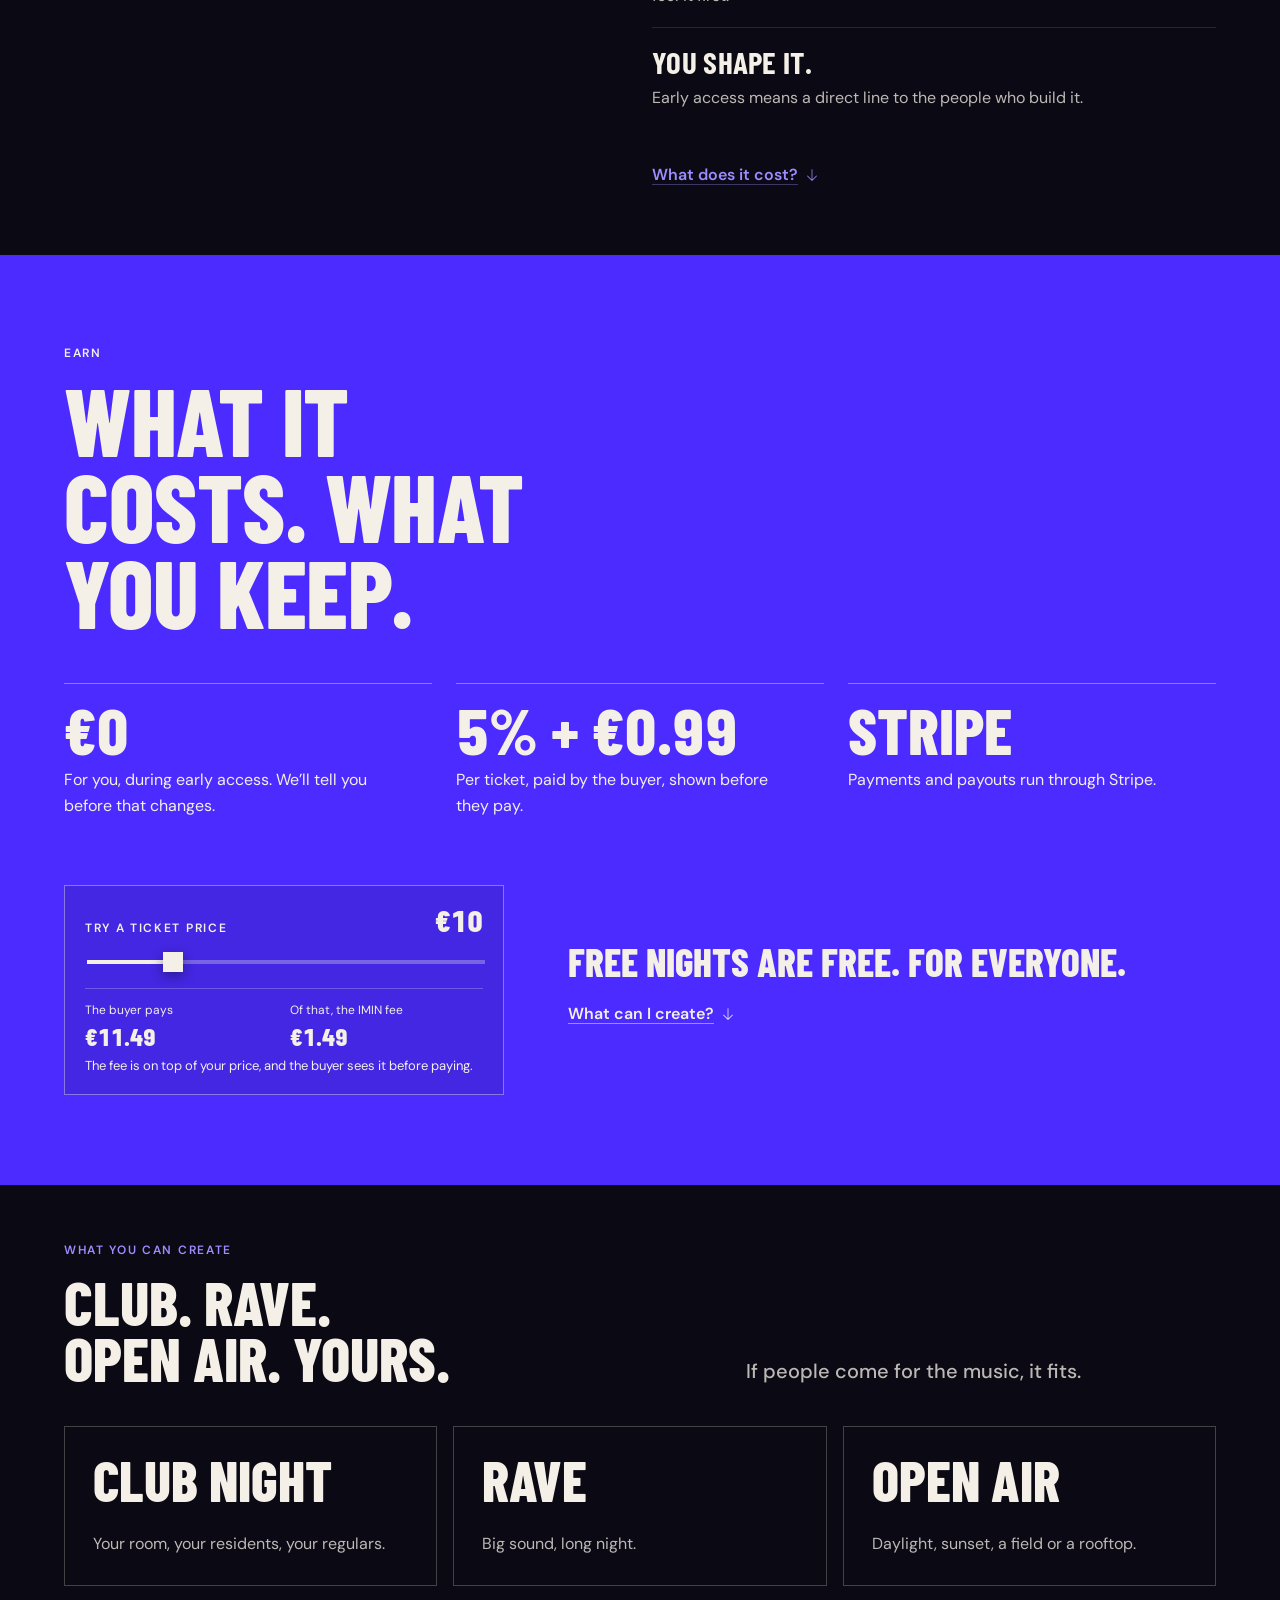
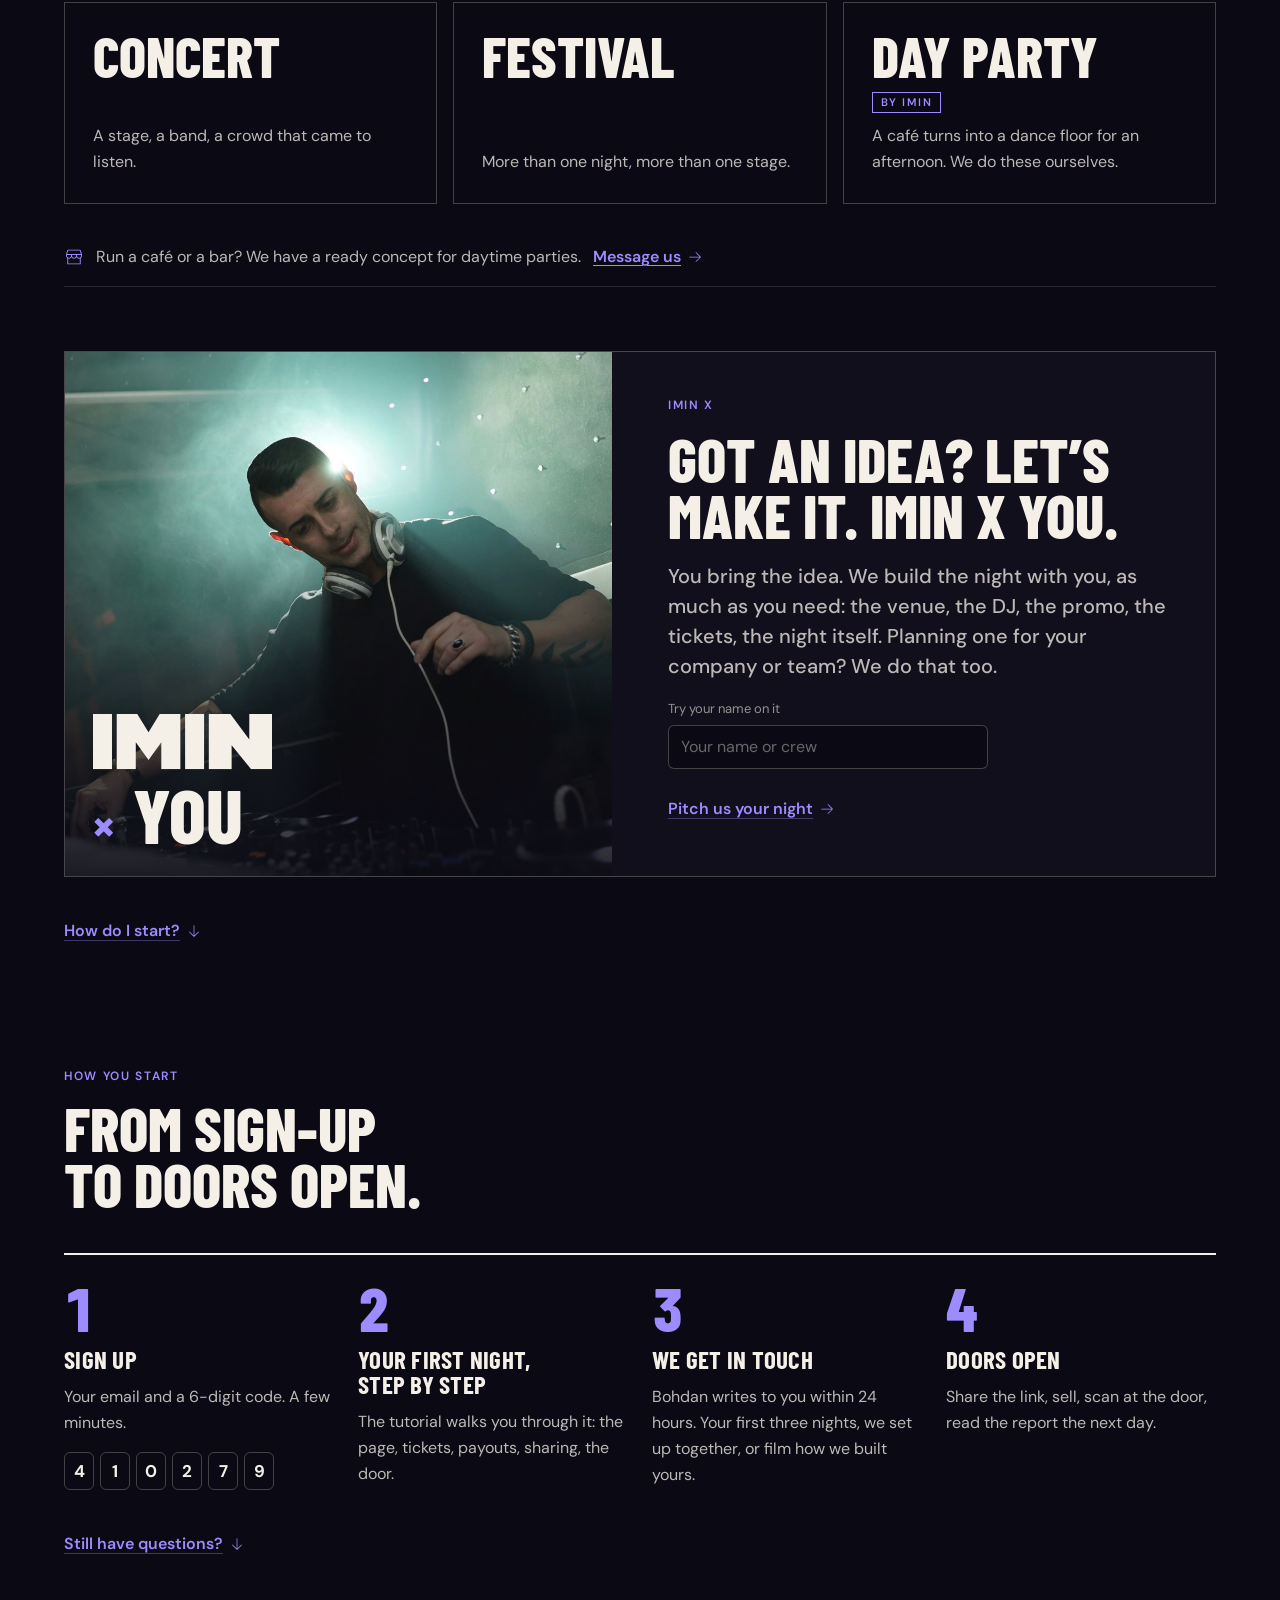
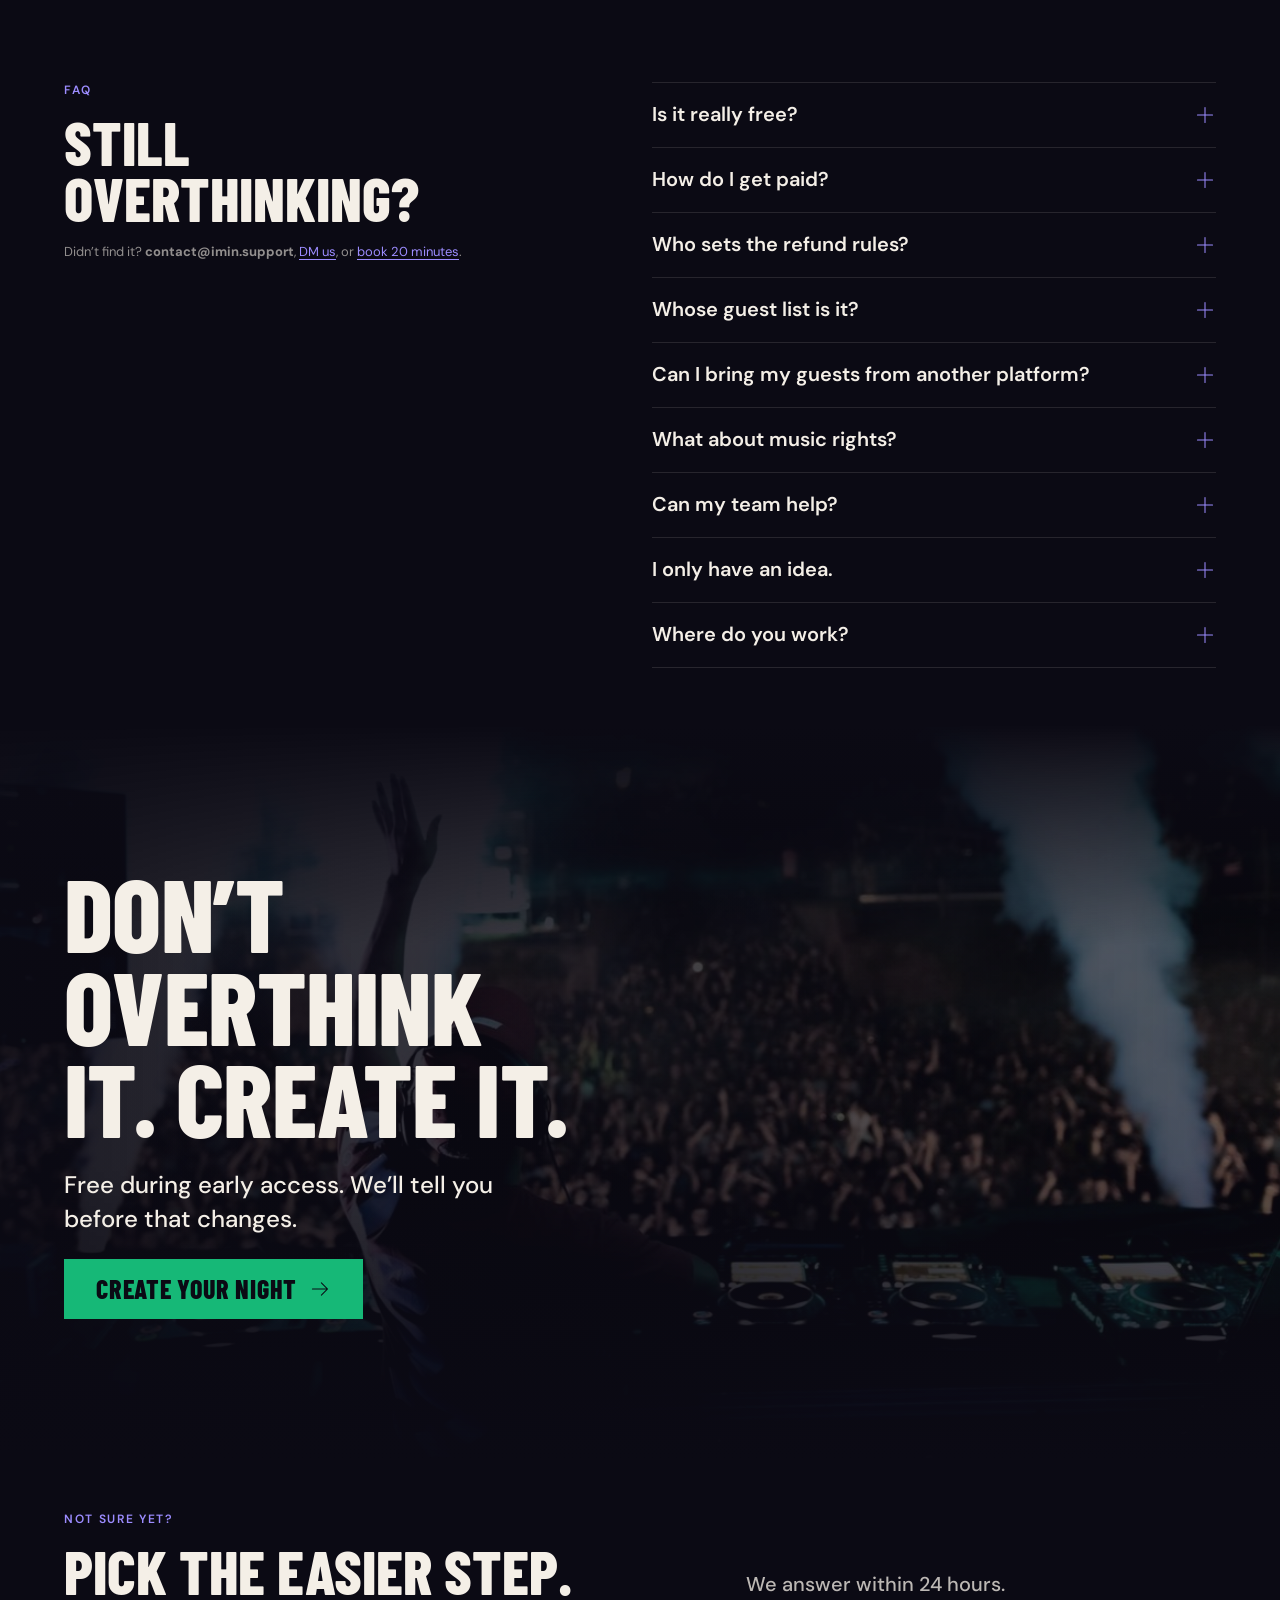
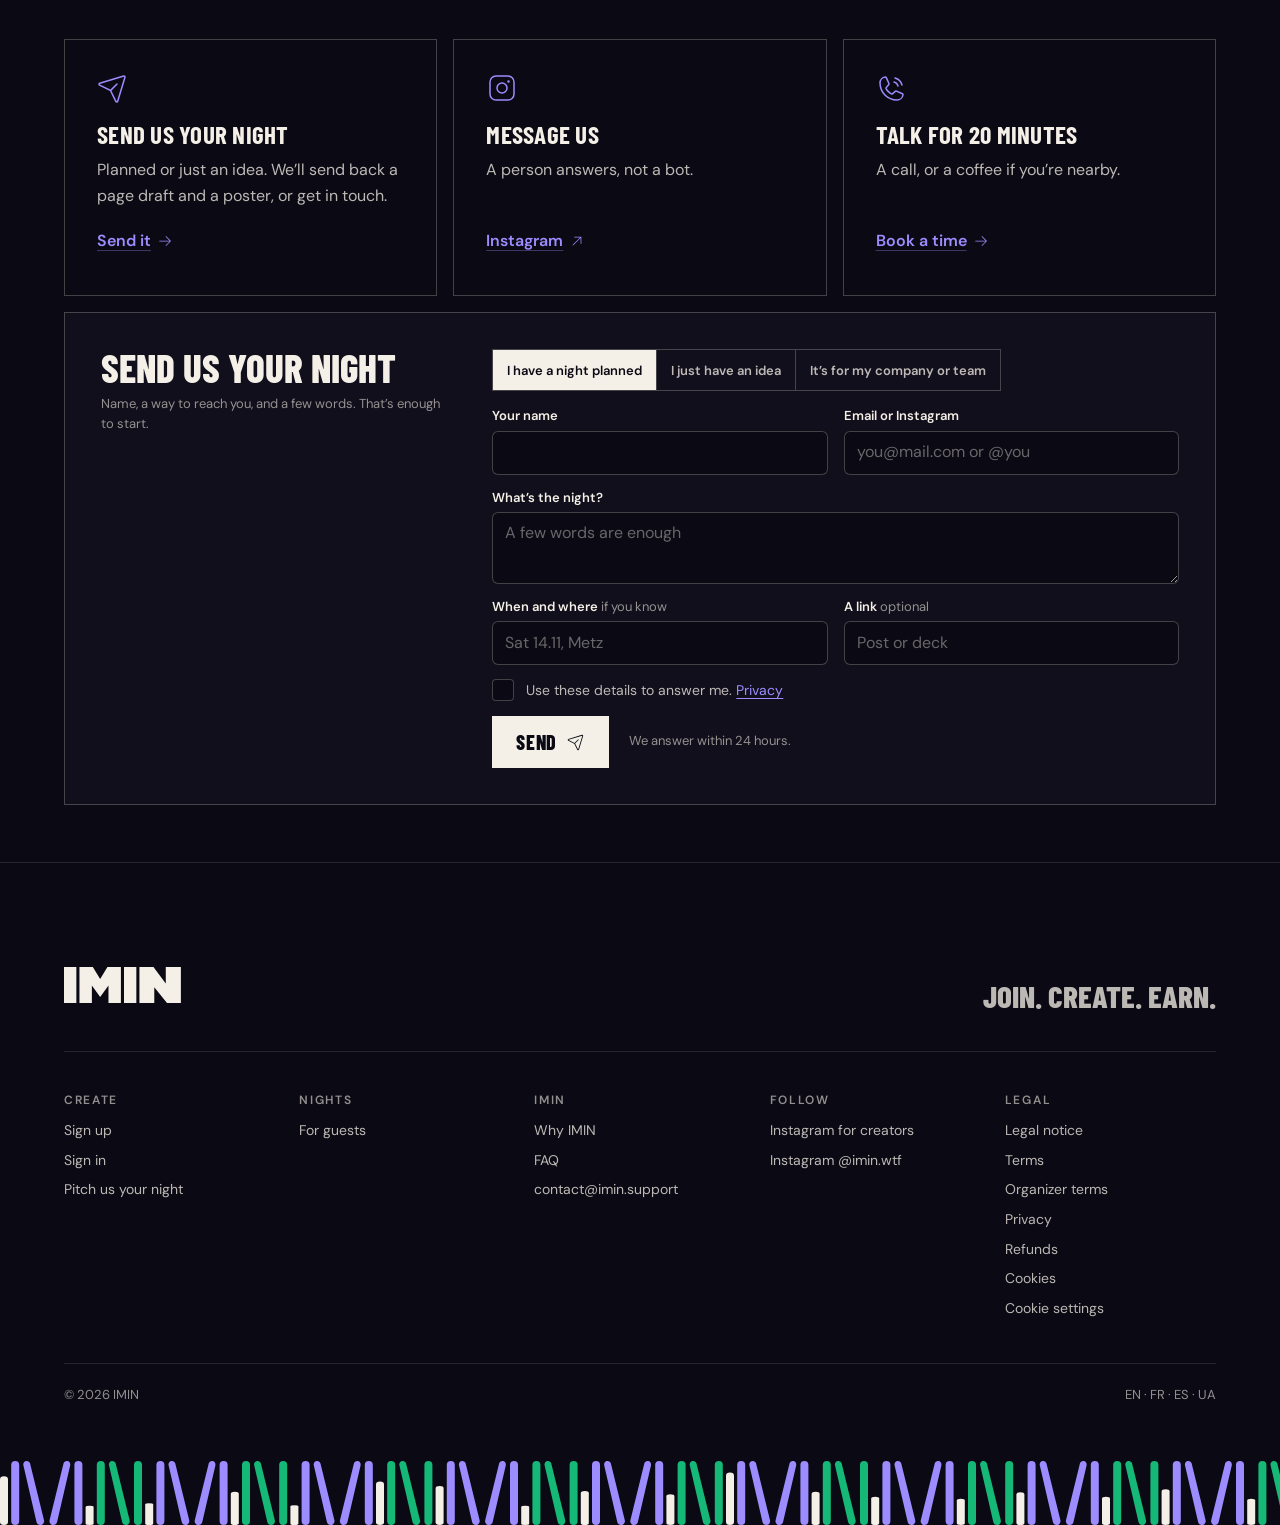
==== commit 2282c050: "pro: six themed browser tabs you flick through on scroll, then they close into one IMIN tab Co-Autho" ====
--- a/pro/index.html
+++ b/pro/index.html
@@ -151,17 +151,32 @@
         </div>
         <p class="lead">Poster in one app. Tickets in another. The guest list in a spreadsheet. The night gets lost between the tabs.</p>
       </div>
-      <div class="deck" data-deck>
-        <ul class="dk-fan" aria-label="Six apps for one night">
-          <li class="dk-card" style="--i:0"><span class="dk-n">01</span><svg class="ico" aria-hidden="true"><use href="#i-image"/></svg><b>Poster app</b></li>
-          <li class="dk-card" style="--i:1"><span class="dk-n">02</span><svg class="ico" aria-hidden="true"><use href="#i-ticket"/></svg><b>Ticket site</b></li>
-          <li class="dk-card" style="--i:2"><span class="dk-n">03</span><svg class="ico" aria-hidden="true"><use href="#i-credit-card"/></svg><b>Payment link</b></li>
-          <li class="dk-card" style="--i:3"><span class="dk-n">04</span><svg class="ico" aria-hidden="true"><use href="#i-link"/></svg><b>Link in bio</b></li>
-          <li class="dk-card" style="--i:4"><span class="dk-n">05</span><svg class="ico" aria-hidden="true"><use href="#i-table"/></svg><b>Guest list sheet</b></li>
-          <li class="dk-card" style="--i:5"><span class="dk-n">06</span><svg class="ico" aria-hidden="true"><use href="#i-chart-line-up"/></svg><b>Numbers after</b></li>
-        </ul>
-        <div class="dk-card dk-one" data-deck-one><svg viewBox="0 0 169.58 224.95" aria-label="IMIN" role="img" fill="currentColor"><use href="#logo-s"/></svg><b>One tab</b></div>
-        <p class="dk-count" data-count>6 apps for one night</p>
+      <div class="brw-pin" data-brw>
+        <div class="brw">
+          <div class="brw-bar">
+            <span class="brw-dots" aria-hidden="true"><i></i><i></i><i></i></span>
+            <ol class="brw-tabs" aria-label="Six tabs for one night">
+              <li class="bt is-on" data-url="poster-app.com/design/final-v7"><span class="bt-fav"><svg class="ico" aria-hidden="true"><use href="#i-image"/></svg></span><span class="bt-t">Poster v7</span><i class="bt-dot" title="Unsaved"></i><span class="bt-x" aria-hidden="true"><svg class="ico" aria-hidden="true"><use href="#i-x"/></svg></span></li>
+              <li class="bt" data-url="ticket-site.com/checkout/your-night"><span class="bt-fav"><svg class="ico" aria-hidden="true"><use href="#i-ticket"/></svg></span><span class="bt-t">Checkout</span><i class="bt-spin"></i><span class="bt-x" aria-hidden="true"><svg class="ico" aria-hidden="true"><use href="#i-x"/></svg></span></li>
+              <li class="bt" data-url="pay.link/r/entry-15"><span class="bt-fav"><svg class="ico" aria-hidden="true"><use href="#i-credit-card"/></svg></span><span class="bt-t">Payments</span><b class="bt-badge">3</b><span class="bt-x" aria-hidden="true"><svg class="ico" aria-hidden="true"><use href="#i-x"/></svg></span></li>
+              <li class="bt" data-url="links.bio/yournight"><span class="bt-fav"><svg class="ico" aria-hidden="true"><use href="#i-link"/></svg></span><span class="bt-t">My links</span><span class="bt-x" aria-hidden="true"><svg class="ico" aria-hidden="true"><use href="#i-x"/></svg></span></li>
+              <li class="bt" data-url="sheets.app/d/guest_list_3"><span class="bt-fav"><svg class="ico" aria-hidden="true"><use href="#i-table"/></svg></span><span class="bt-t">guest_list.xlsx</span><span class="bt-x" aria-hidden="true"><svg class="ico" aria-hidden="true"><use href="#i-x"/></svg></span></li>
+              <li class="bt" data-url="stats.app/report?event=last-night"><span class="bt-fav"><svg class="ico" aria-hidden="true"><use href="#i-chart-line-up"/></svg></span><span class="bt-t">Stats</span><span class="bt-x" aria-hidden="true"><svg class="ico" aria-hidden="true"><use href="#i-x"/></svg></span></li>
+              <li class="bt bt-imin" data-url="imin.wtf/your-night"><span class="bt-fav"><svg viewBox="0 0 169.58 224.95" aria-hidden="true" fill="currentColor"><use href="#logo-s"/></svg></span><span class="bt-t">IMIN · Your night</span></li>
+            </ol>
+          </div>
+          <div class="brw-url"><span class="brw-addr"><span class="brw-s">https://</span><span data-url>poster-app.com/design/final-v7</span></span></div>
+          <div class="brw-view">
+            <div class="bv bv-poster is-on"><div class="pv-canvas"><span class="pv-tag">Draft</span><b>Saturday<br>TBA</b><i></i><i></i></div><ul class="pv-files"><li>poster_v5.png</li><li>poster_v6.png</li><li>poster_final.png</li><li class="is-on">poster_final_v7.png</li><li>poster_final_v7 (1).png</li></ul></div>
+            <div class="bv bv-tix"><div class="tx-card"><p class="tx-h">Your night · Sat</p><p><span>General entry × 1</span><span>€15.00</span></p><p class="tx-fee"><span>Service fee</span><span>€2.80</span></p><p class="tx-fee"><span>Processing</span><span>€0.95</span></p><p class="tx-total"><span>Total</span><span>€18.75</span></p><span class="tx-btn">Their checkout, their brand</span></div></div>
+            <div class="bv bv-pay"><ul class="py-list"><li><b>€15.00</b><span>“for saturday”</span><em>check?</em></li><li><b>€30.00</b><span>“me + 1 :)”</span><em>check?</em></li><li><b>€15.00</b><span>no note</span><em>who?</em></li></ul></div>
+            <div class="bv bv-bio"><div class="lb"><span class="lb-av"></span><span>Mix on repeat</span><span>Last party pics</span><span>Merch</span><span class="is-on">Tickets ↗</span><span>Old night · sold out</span></div></div>
+            <div class="bv bv-sheet"><table class="sh"><tr><th></th><th>A</th><th>B</th><th>C</th></tr><tr><th>1</th><td>Name</td><td>Paid?</td><td>+1</td></tr><tr><th>2</th><td>Anna K.</td><td>yes</td><td>+1</td></tr><tr><th>3</th><td>Max</td><td>?</td><td></td></tr><tr class="is-dup"><th>4</th><td>Anna K.</td><td>yes</td><td></td></tr><tr><th>5</th><td>Sofi</td><td>no?</td><td>+2</td></tr></table></div>
+            <div class="bv bv-stats"><div class="st"><p><span>Sold</span><i style="--w:86%"></i><b>112</b></p><p><span>Came</span><i class="is-q" style="--w:60%"></i><b>?</b></p><p><span>Spent at bar</span><i class="is-q" style="--w:40%"></i><b>?</b></p><p><span>Come back</span><i class="is-q" style="--w:24%"></i><b>?</b></p></div></div>
+            <div class="bv bv-imin"><img src="../assets/img/app/overview.webp" alt="IMIN dashboard: the whole night in one place" loading="lazy" decoding="async"></div>
+          </div>
+        </div>
+        <p class="brw-count" data-count>6 tabs for one night</p>
       </div>
       <div class="insight-foot">
         <p class="t-h3">One place for the whole night.</p>
--- a/assets/css/pro.css
+++ b/assets/css/pro.css
@@ -166,24 +166,82 @@
 
 /* ---------- 2. six tabs, one place ---------- */
 .ask{font:800 clamp(25px,3vw,39px)/1 var(--display);text-transform:uppercase;letter-spacing:.01em;color:var(--haze)}
-/* the deck: six tool cards fanned like a hand, gathered into one with IMIN on top */
-.deck{--cw:184px;--ch:252px;--dx:min(124px,calc((100vw - 48px - var(--cw)) / 5));--arc:14px;--rot:7deg;position:relative;height:calc(var(--ch) + 150px);margin-top:clamp(8px,2vw,24px)}
-.dk-fan{position:absolute;inset:0}
-.dk-card{position:absolute;left:50%;top:36px;width:var(--cw);height:var(--ch);margin-left:calc(var(--cw) / -2);transform-origin:50% 135%;display:flex;flex-direction:column;align-items:flex-start;padding:18px;border-radius:18px;border:1px solid var(--line-2);background:linear-gradient(160deg,#1E1A33,#100E1A 70%);box-shadow:0 30px 60px -28px #000,inset 0 1px 0 rgba(244,239,231,.06);transform:translate(calc((var(--i) - 2.5) * var(--dx)),calc(max(var(--i) - 2.5,2.5 - var(--i)) * var(--arc))) rotate(calc((var(--i) - 2.5) * var(--rot)))}
-.dk-card .ico{width:54px;height:54px;margin-top:auto;color:var(--paper)}
-.dk-card b{margin-top:18px;max-width:calc(var(--dx) - 22px);font:800 25px/.95 var(--display);text-transform:uppercase;letter-spacing:.005em}
-.dk-n{font:600 12px/1 var(--text);letter-spacing:.14em;color:var(--quiet);font-variant-numeric:tabular-nums}
-.dk-one{z-index:9;align-items:center;justify-content:center;gap:16px;border:0;background:var(--paper);color:var(--midnight);box-shadow:0 0 90px rgba(156,140,255,.38),0 30px 60px -28px #000;transform:translateY(-10px) scale(.88)}
-.dk-one svg{height:42%;width:auto}
-.dk-one b{margin:0;max-width:none;font-size:22px;letter-spacing:.06em}
-.dk-count{position:absolute;left:0;right:0;bottom:0;margin:0;text-align:center;font:600 12px/1 var(--text);letter-spacing:.14em;text-transform:uppercase;color:var(--haze);font-variant-numeric:tabular-nums}
-.motion .dk-one{transform:none;opacity:0}
+/* browser tabs: six themed tabs that close into one IMIN tab */
+.brw-pin{display:grid;gap:18px;margin-top:clamp(8px,2vw,24px)}
+.brw{width:100%;max-width:1040px;margin-inline:auto;border:1px solid var(--line-2);border-radius:14px;background:#0F0D18;overflow:hidden;box-shadow:0 40px 80px -40px #000}
+.brw-bar{display:flex;align-items:flex-end;gap:12px;padding:8px 10px 0;background:#0F0D18}
+.brw-dots{display:flex;gap:6px;align-self:center;padding:0 4px 8px}
+.brw-dots i{width:10px;height:10px;border-radius:50%;background:rgba(244,239,231,.16)}
+.brw-tabs{display:flex;flex:1;min-width:0;gap:2px}
+.bt{position:relative;display:flex;align-items:center;gap:8px;flex:0 1 200px;max-width:200px;min-width:0;height:38px;padding:0 10px;border-radius:10px 10px 0 0;color:var(--quiet);font:500 13px/1 var(--text);overflow:hidden;white-space:nowrap;transition:background-color .3s,color .3s}
+.bt + .bt::before{content:"";position:absolute;left:-1px;top:11px;bottom:11px;width:1px;background:var(--line)}
+.bt.is-on{background:#1B1828;color:var(--paper)}
+.bt.is-on::before,.bt.is-on + .bt::before{opacity:0}
+.bt-fav{flex:none;display:grid;place-items:center;width:20px;height:20px;border-radius:5px;background:rgba(244,239,231,.08)}
+.bt-fav .ico{width:14px;height:14px}
+.bt-t{flex:1;min-width:0;overflow:hidden;text-overflow:ellipsis}
+.bt-x{flex:none;display:grid;place-items:center;width:18px;height:18px;border-radius:50%;opacity:.6}
+.bt-x .ico{width:11px;height:11px}
+.bt-dot{flex:none;width:7px;height:7px;border-radius:50%;background:var(--haze)}
+.bt-spin{flex:none;width:12px;height:12px;border-radius:50%;border:1.5px solid rgba(156,140,255,.25);border-top-color:var(--haze);animation:bt-spin .9s linear infinite}
+@keyframes bt-spin{to{rotate:360deg}}
+.bt-badge{flex:none;min-width:17px;height:17px;padding:0 5px;border-radius:9px;background:var(--paper);color:var(--midnight);font:700 10px/17px var(--text);text-align:center}
+.bt-imin{display:none;color:var(--paper)}
+.bt-imin .bt-fav{background:var(--paper);color:var(--midnight)}
+.bt-imin .bt-fav svg{height:12px;width:auto}
+.brw-url{padding:8px 12px 10px;background:#1B1828;border-bottom:1px solid var(--line)}
+.brw-addr{display:flex;align-items:center;height:32px;padding:0 14px;border-radius:16px;background:#0F0D18;font:500 13px/1 var(--text);color:var(--muted);white-space:nowrap;overflow:hidden}
+.brw-s{color:var(--quiet)}
+.brw-view{position:relative;height:clamp(250px,30vw,360px);background:#14121F}
+.bv{position:absolute;inset:0;display:grid;place-items:center;padding:clamp(16px,3vw,36px);opacity:0;visibility:hidden;transition:opacity .35s,visibility .35s}
+.bv.is-on{opacity:1;visibility:visible}
+.brw-count{margin:0;text-align:center;font:600 12px/1 var(--text);letter-spacing:.14em;text-transform:uppercase;color:var(--haze);font-variant-numeric:tabular-nums}
+/* tab views: each one its own little mess */
+.bv-poster{grid-template-columns:auto auto;gap:clamp(16px,3vw,40px);justify-content:center}
+.pv-canvas{position:relative;display:flex;flex-direction:column;justify-content:flex-end;gap:8px;width:clamp(140px,15vw,200px);aspect-ratio:3/4;padding:16px;border:1px dashed var(--line-2);border-radius:8px;background:linear-gradient(160deg,#272238,#14121F)}
+.pv-canvas b{font:800 clamp(24px,2.6vw,34px)/.9 var(--display);text-transform:uppercase;color:rgba(244,239,231,.6)}
+.pv-canvas i{display:block;height:6px;border-radius:3px;background:var(--line-2)}.pv-canvas i + i{width:60%}
+.pv-tag{position:absolute;top:12px;left:12px;padding:4px 8px;border-radius:4px;background:rgba(156,140,255,.18);color:var(--haze);font:600 10px/1 var(--text);letter-spacing:.12em;text-transform:uppercase}
+.pv-files{display:grid;gap:4px;font:500 14px/1 var(--text);color:var(--quiet)}
+.pv-files li{padding:9px 12px;border-radius:6px}
+.pv-files li.is-on{background:rgba(244,239,231,.08);color:var(--paper)}
+.tx-card{display:grid;gap:10px;width:min(340px,100%);padding:20px;border:1px solid var(--line-2);border-radius:12px;background:#1B1828;font:500 14px/1.2 var(--text);color:var(--muted)}
+.tx-card p{display:flex;justify-content:space-between;margin:0}
+.tx-card .tx-h{font:800 20px/1 var(--display);text-transform:uppercase;color:var(--paper)}
+.tx-fee{color:var(--haze)}
+.tx-total{padding-top:10px;border-top:1px solid var(--line);color:var(--paper);font-weight:700}
+.tx-btn{display:block;padding:11px;border-radius:8px;background:rgba(244,239,231,.1);text-align:center;color:var(--quiet);font-size:13px}
+.py-list{display:grid;gap:8px;width:min(440px,100%)}
+.py-list li{display:grid;grid-template-columns:auto 1fr auto;align-items:center;gap:14px;padding:14px 16px;border:1px solid var(--line);border-radius:10px;background:#1B1828;font:500 14px/1.2 var(--text);color:var(--quiet)}
+.py-list b{color:var(--paper);font-weight:700}
+.py-list em{font-style:normal;padding:4px 9px;border-radius:12px;background:rgba(156,140,255,.16);color:var(--haze);font-size:12px;font-weight:600}
+.lb{display:grid;justify-items:center;gap:8px;width:min(280px,100%)}
+.lb-av{width:44px;height:44px;margin-bottom:4px;border-radius:50%;background:linear-gradient(140deg,#3A3352,#1B1828)}
+.lb span:not(.lb-av){width:100%;padding:10px;border:1px solid var(--line-2);border-radius:20px;text-align:center;font:500 13px/1 var(--text);color:var(--quiet)}
+.lb span.is-on{border-color:var(--haze);color:var(--paper)}
+.sh{border-collapse:collapse;font:500 13px/1 var(--text);color:var(--muted);background:#1B1828}
+.sh th,.sh td{border:1px solid var(--line);padding:9px 14px;text-align:left}
+.sh th{background:#0F0D18;color:var(--quiet);font-weight:500;font-size:11px;text-align:center}
+.sh td{min-width:clamp(56px,8vw,110px)}
+.sh tr:nth-child(2) td{color:var(--paper);font-weight:700}
+.sh .is-dup td{background:rgba(156,140,255,.14);color:var(--haze)}
+.st{display:grid;gap:14px;width:min(480px,100%)}
+.st p{display:grid;grid-template-columns:96px 1fr 32px;align-items:center;gap:12px;margin:0;font:500 13px/1 var(--text);color:var(--quiet)}
+.st i{display:block;height:12px;width:var(--w);border-radius:6px;background:rgba(244,239,231,.55)}
+.st i.is-q{background:none;border:1.5px dashed rgba(156,140,255,.6)}
+.st b{color:var(--paper);text-align:right}
+.bv-imin{padding:0;place-items:start center;background:#0B0A14}
+.bv-imin img{width:100%;height:100%;object-fit:cover;object-position:top left}
 @media (max-width:559.98px){
-  .deck{--cw:118px;--ch:168px;--dx:calc((100vw - 32px - var(--cw)) / 6.4);--arc:6px;--rot:4.5deg;height:calc(var(--ch) + 120px)}
-  .dk-card{padding:12px;border-radius:14px}
-  .dk-card .ico{width:30px;height:30px;margin-top:10px}
-  .dk-card b{margin-top:auto;max-width:none;font-size:15px;writing-mode:vertical-rl;rotate:180deg}
-  .dk-one b{writing-mode:horizontal-tb;rotate:none;margin:0;font-size:16px}
+  .brw-dots{display:none}
+  .bt{flex:none;width:34px;padding:0 7px;gap:6px}
+  .bt.is-on,.bt-imin{flex:1;width:auto;max-width:none}
+  .bt:not(.is-on) .bt-t,.bt:not(.is-on) .bt-x,.bt:not(.is-on) .bt-dot,.bt:not(.is-on) .bt-spin,.bt:not(.is-on) .bt-badge,.bt .bt-x{display:none}
+  .bt-imin .bt-t{display:block}
+  .brw-addr{font-size:12px}
+  .bv-poster{grid-template-columns:1fr;justify-items:center}.pv-files{display:none}
+  .sh th,.sh td{padding:8px 9px}
+  .lb{gap:6px}.lb-av{width:32px;height:32px}.lb span:not(.lb-av){padding:8px}.lb span:last-child{display:none}
 }
 /* people: a crowd band between the hero and the problem */
 .band{position:relative;display:flex;align-items:flex-end;height:clamp(300px,46vw,540px);overflow:hidden;isolation:isolate}
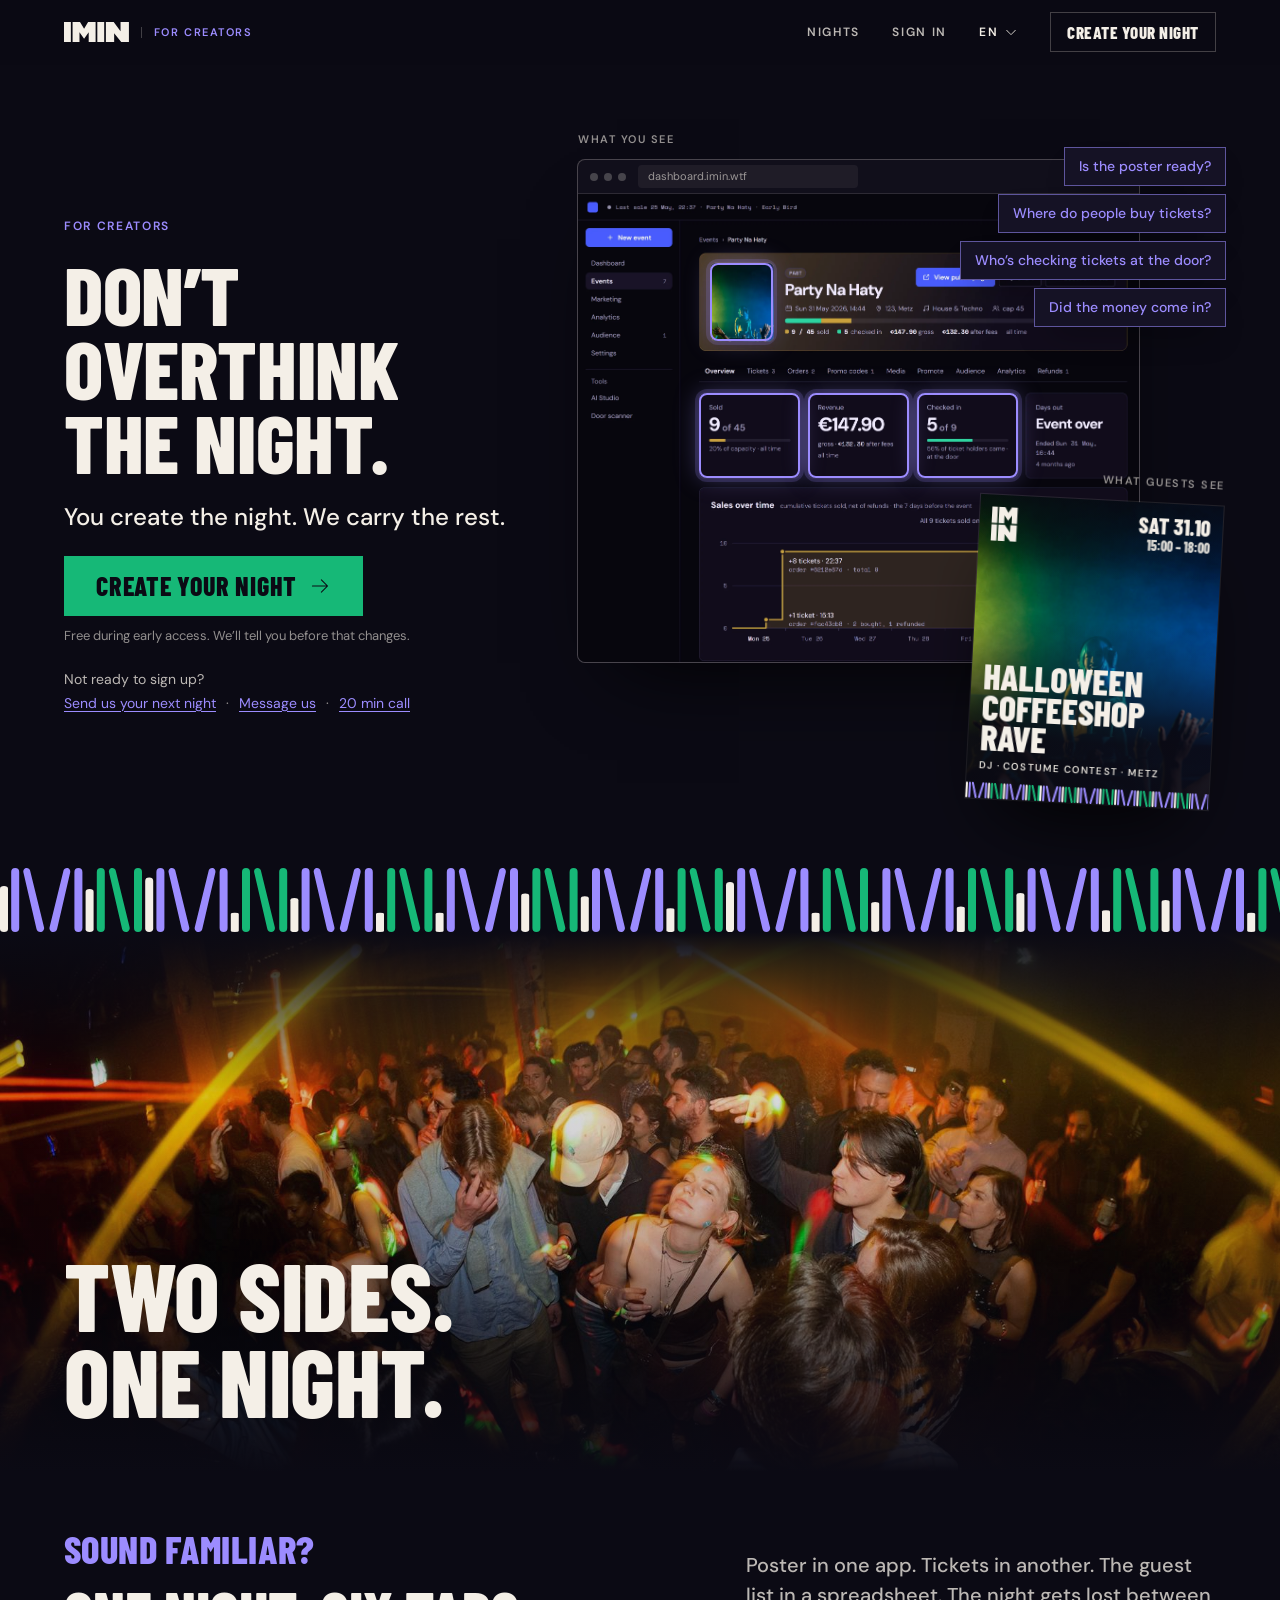
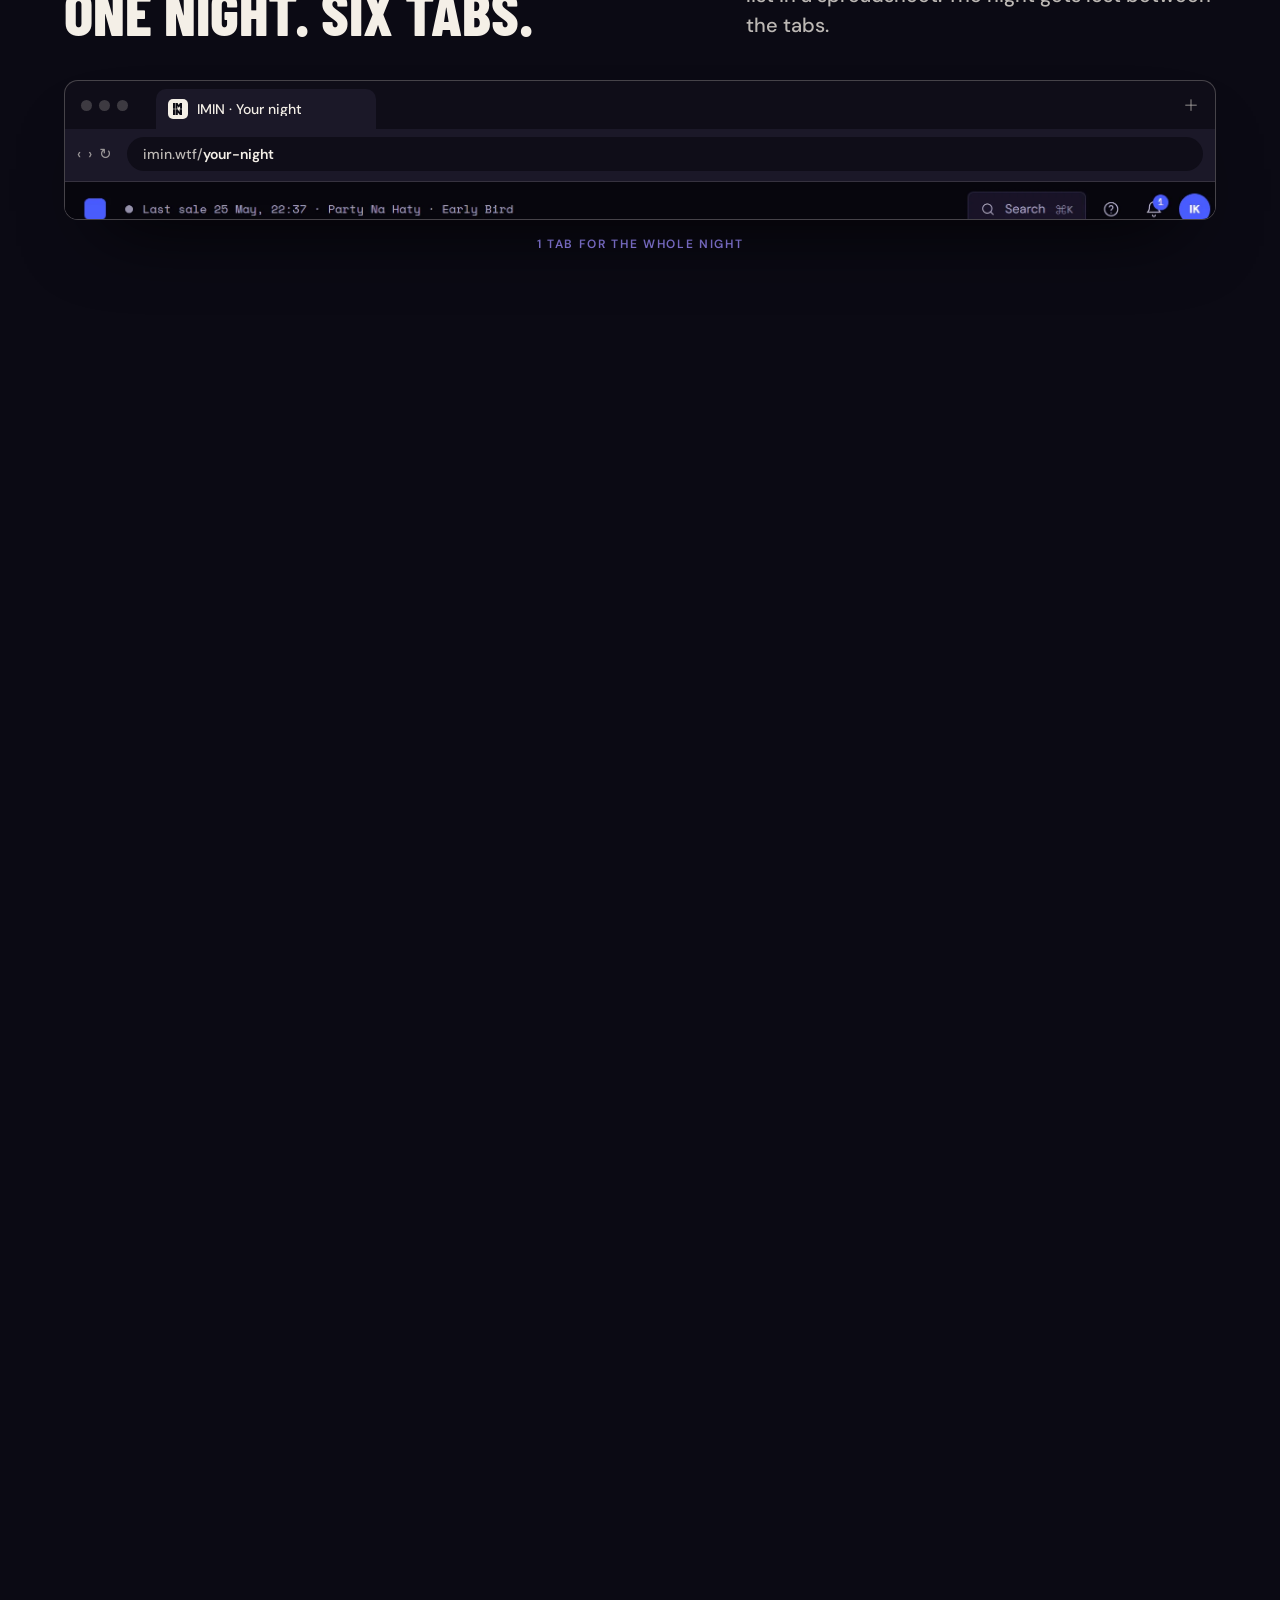
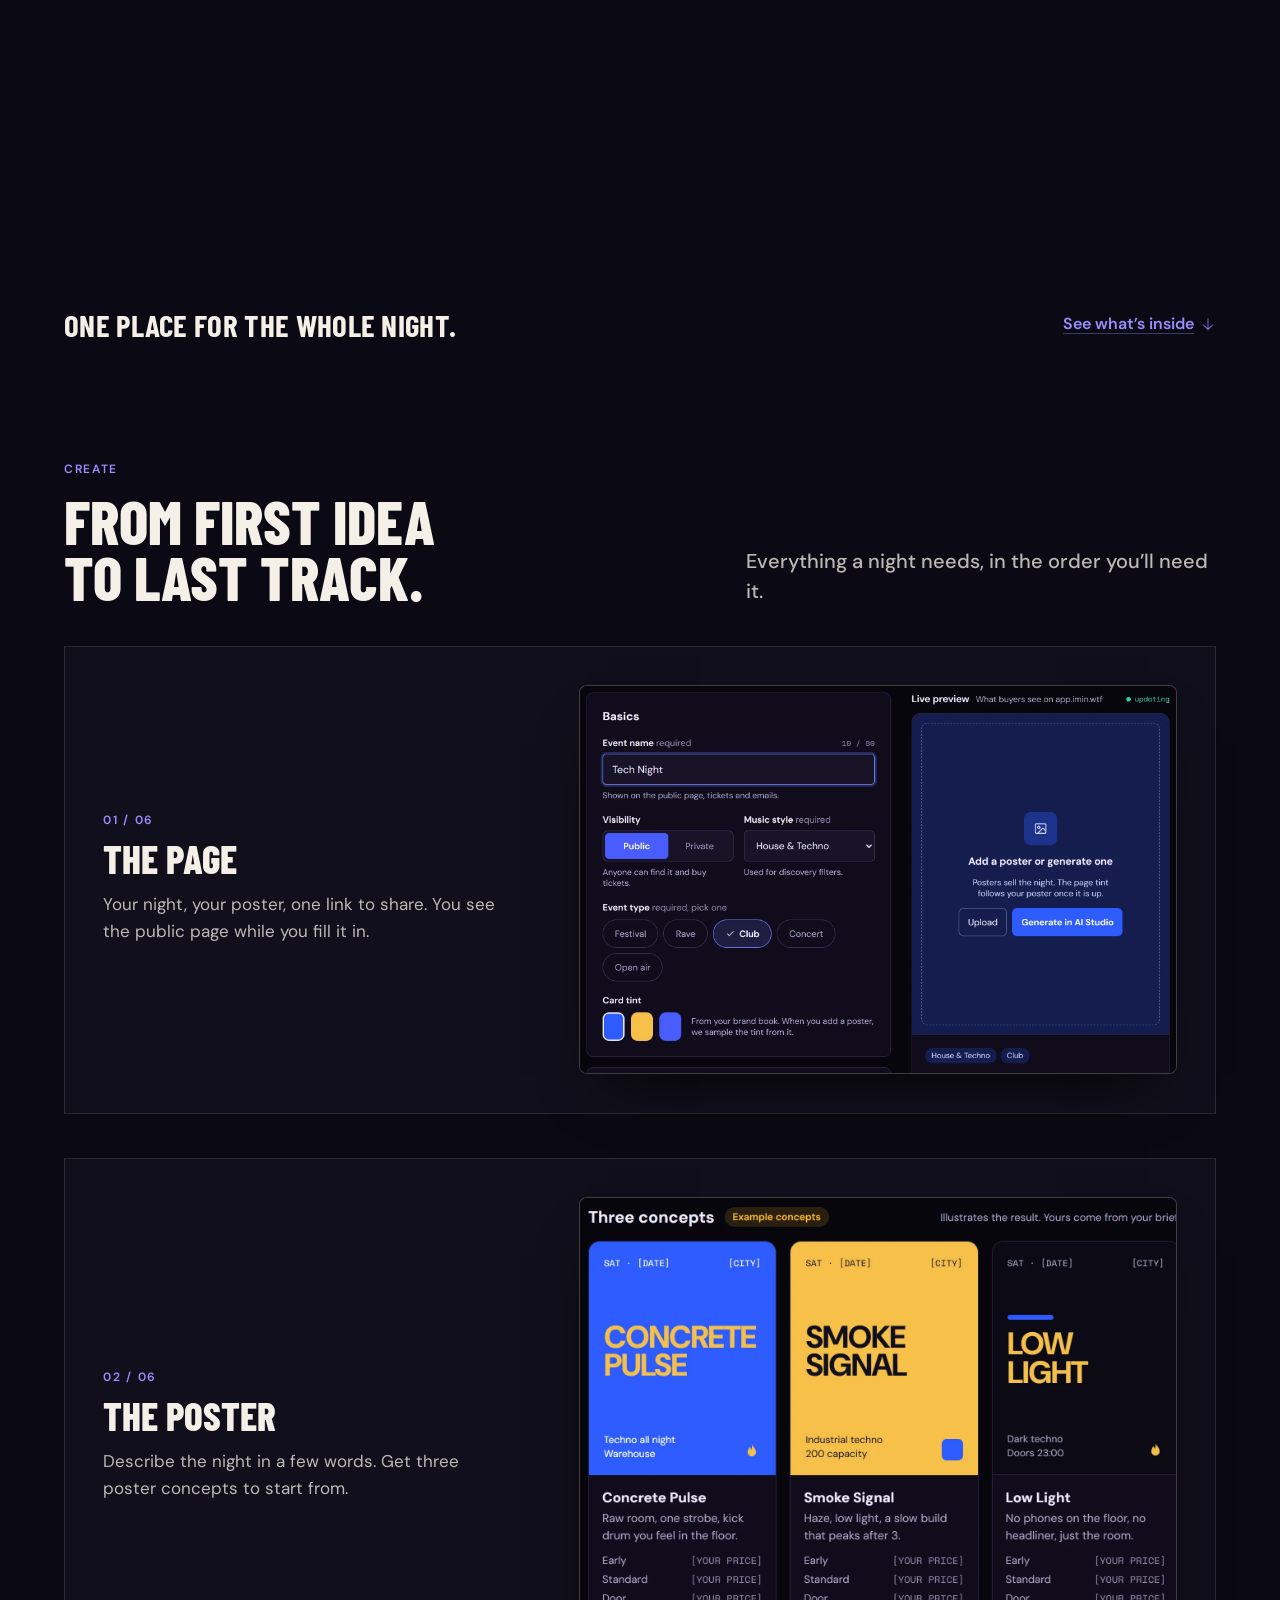
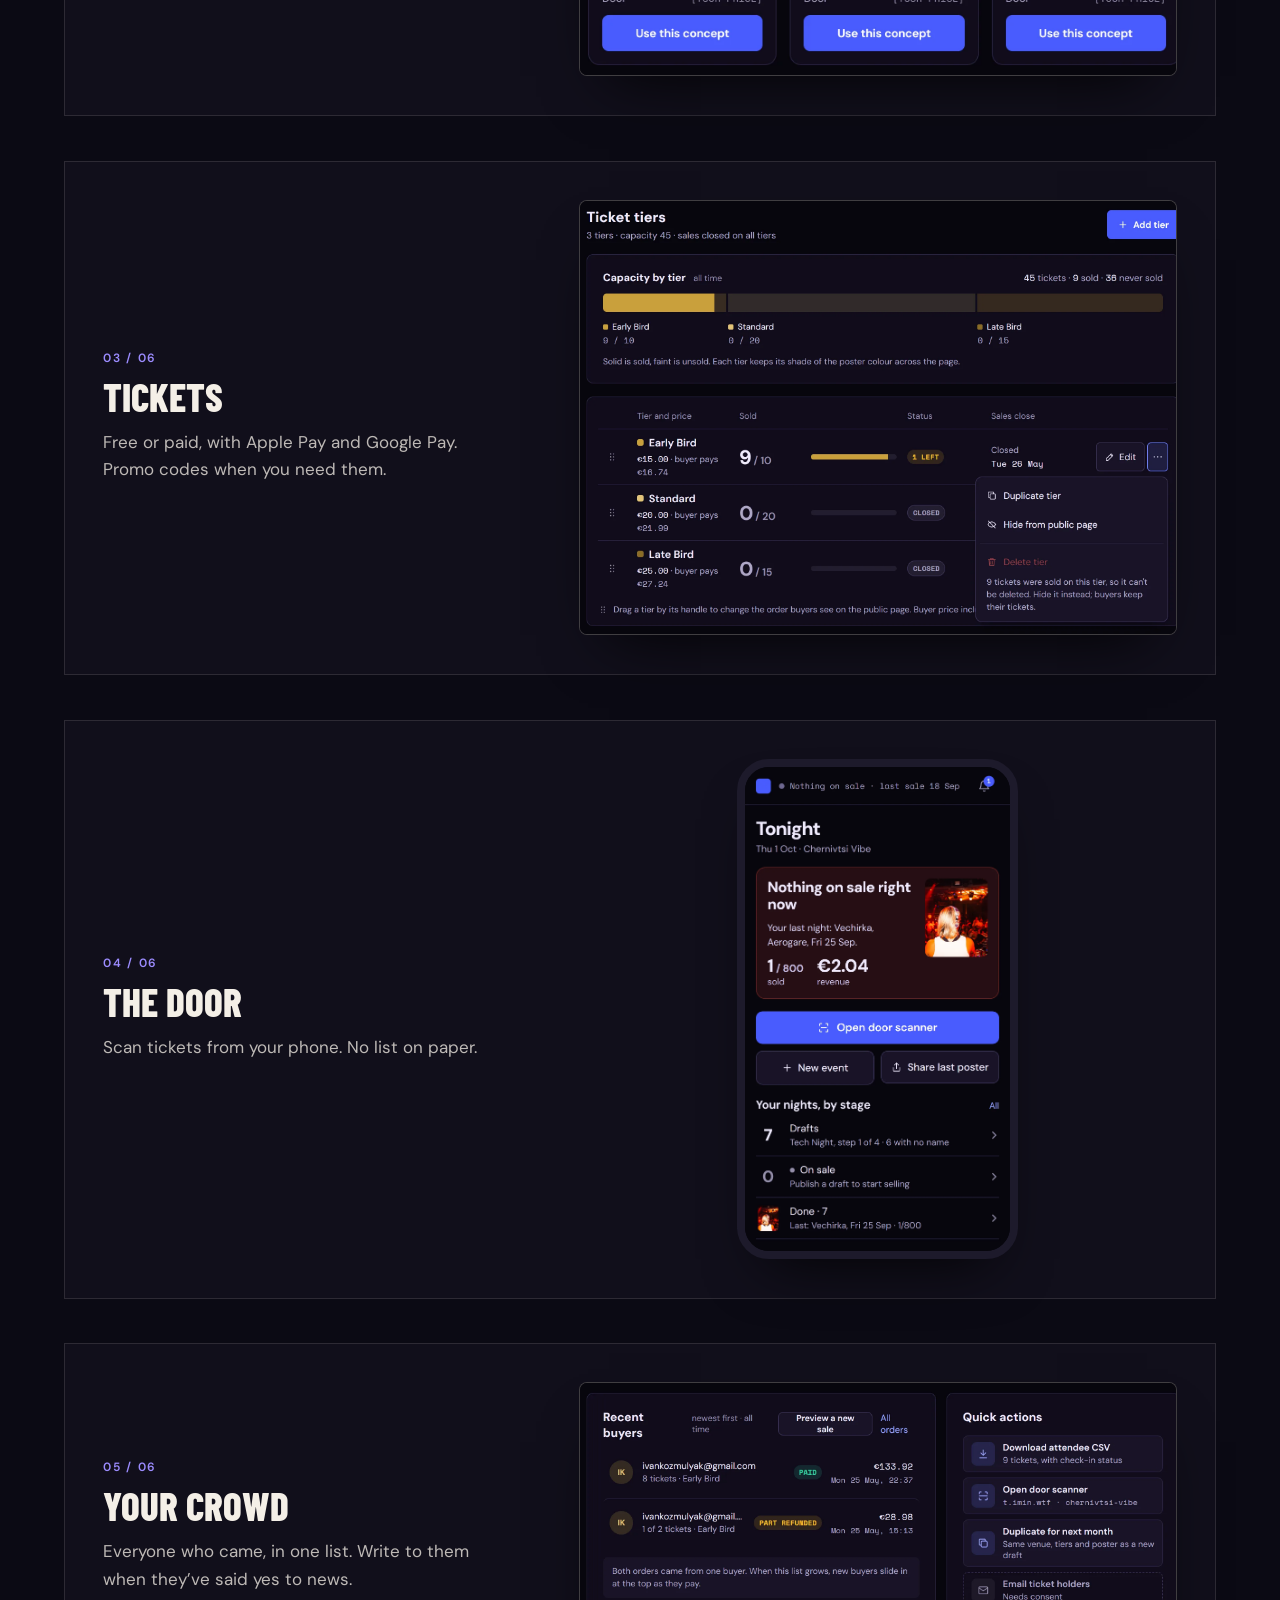
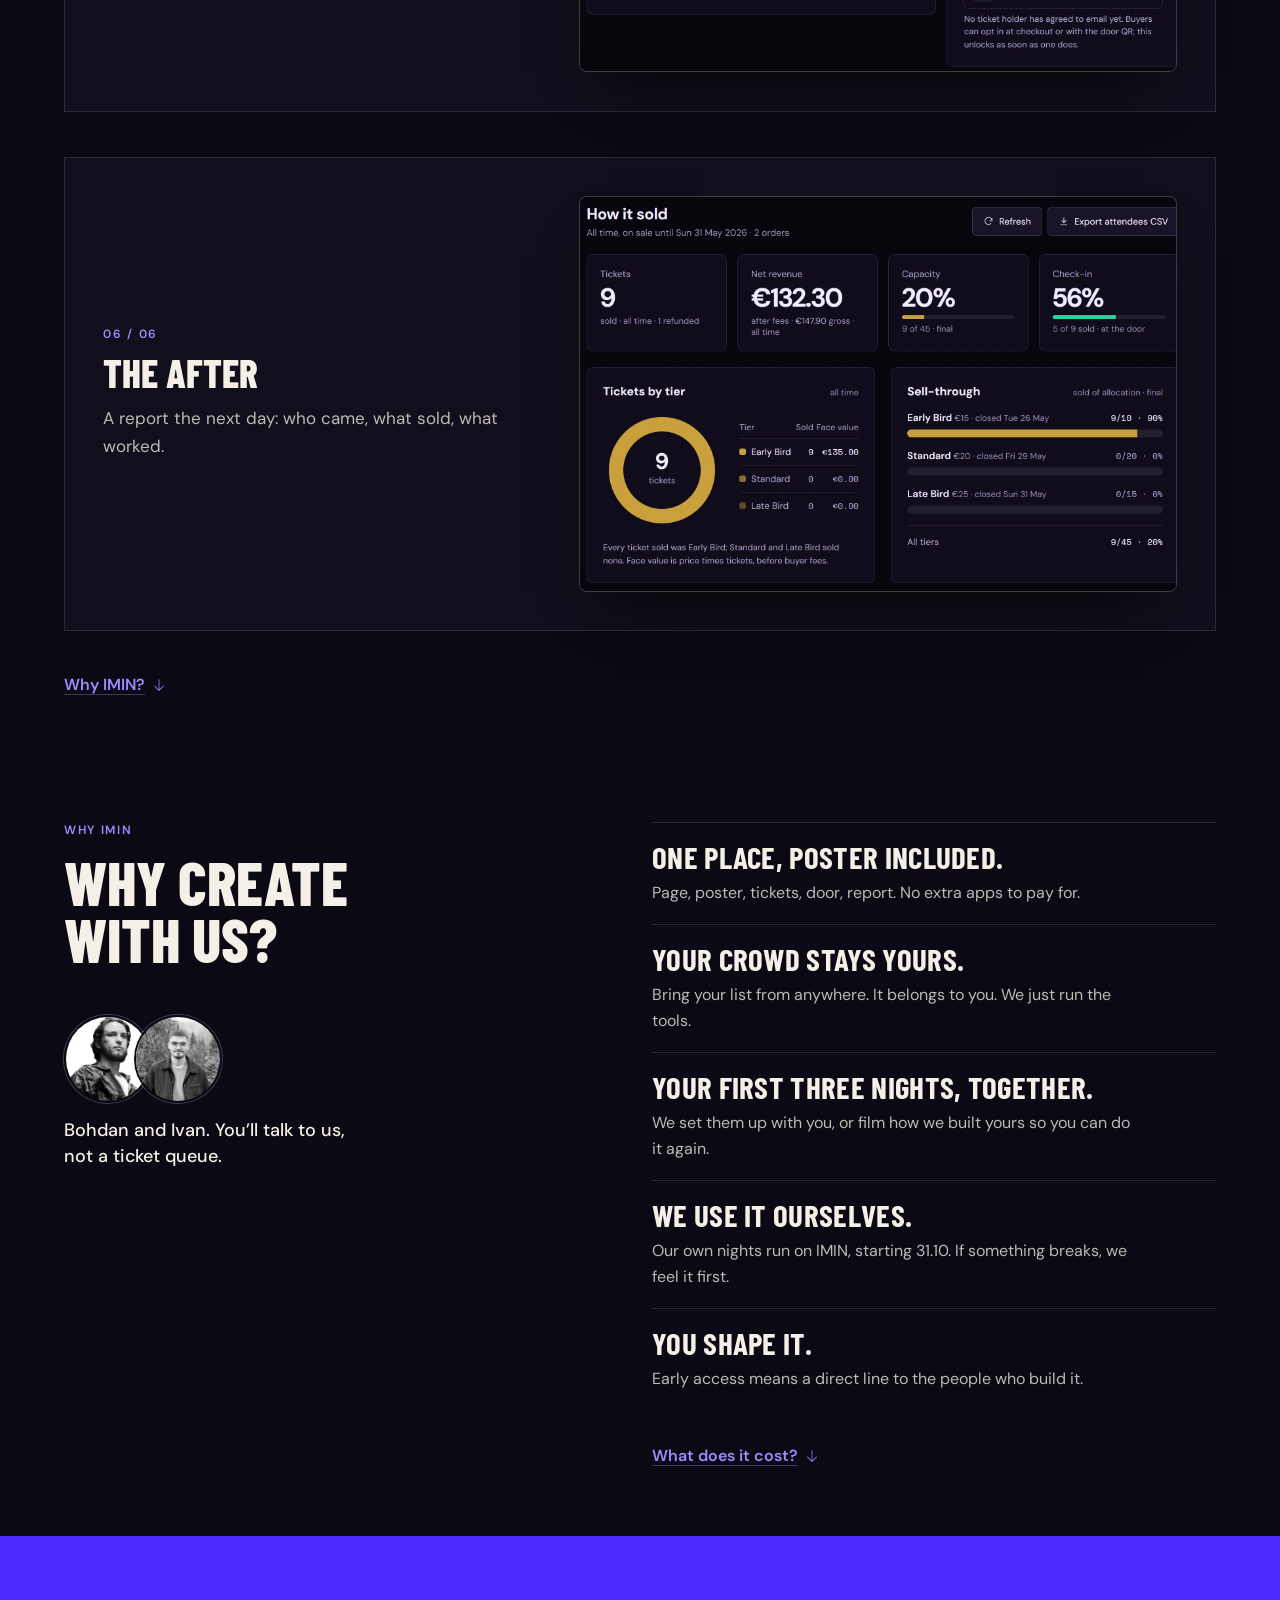
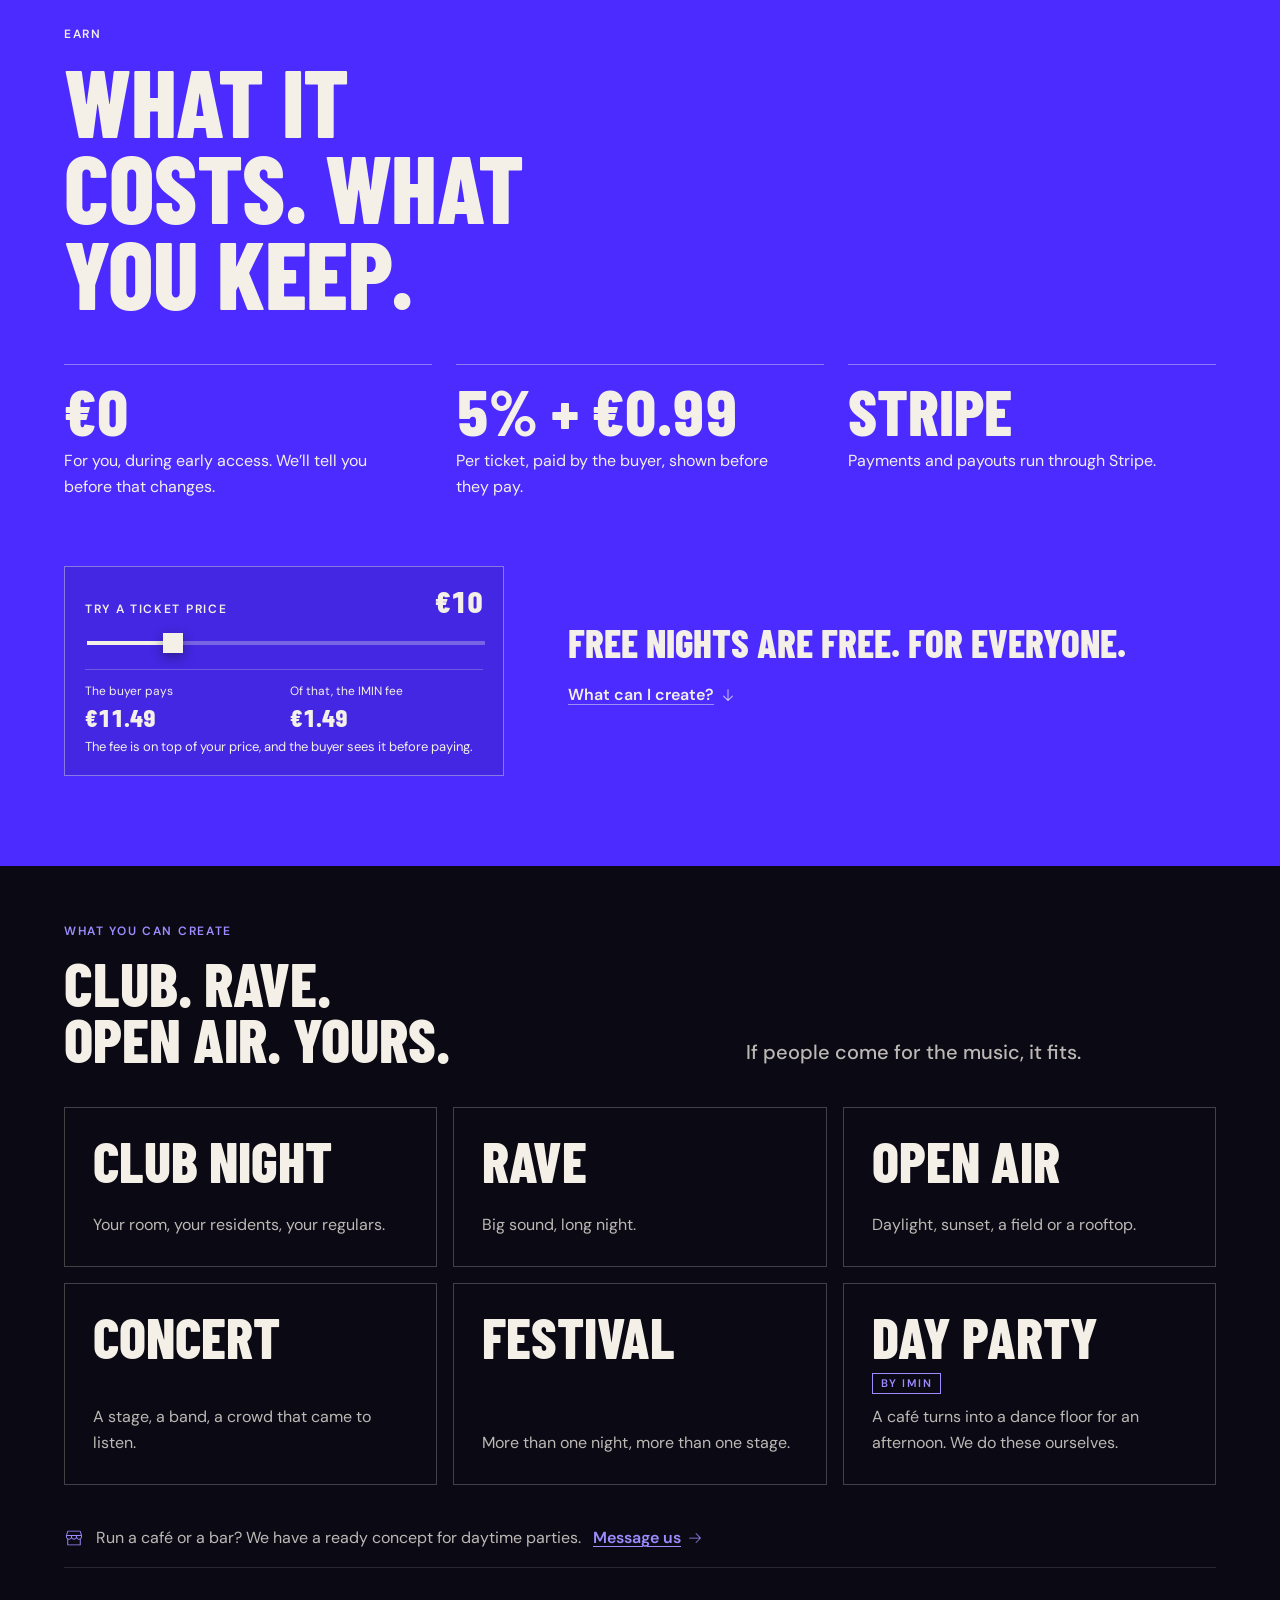
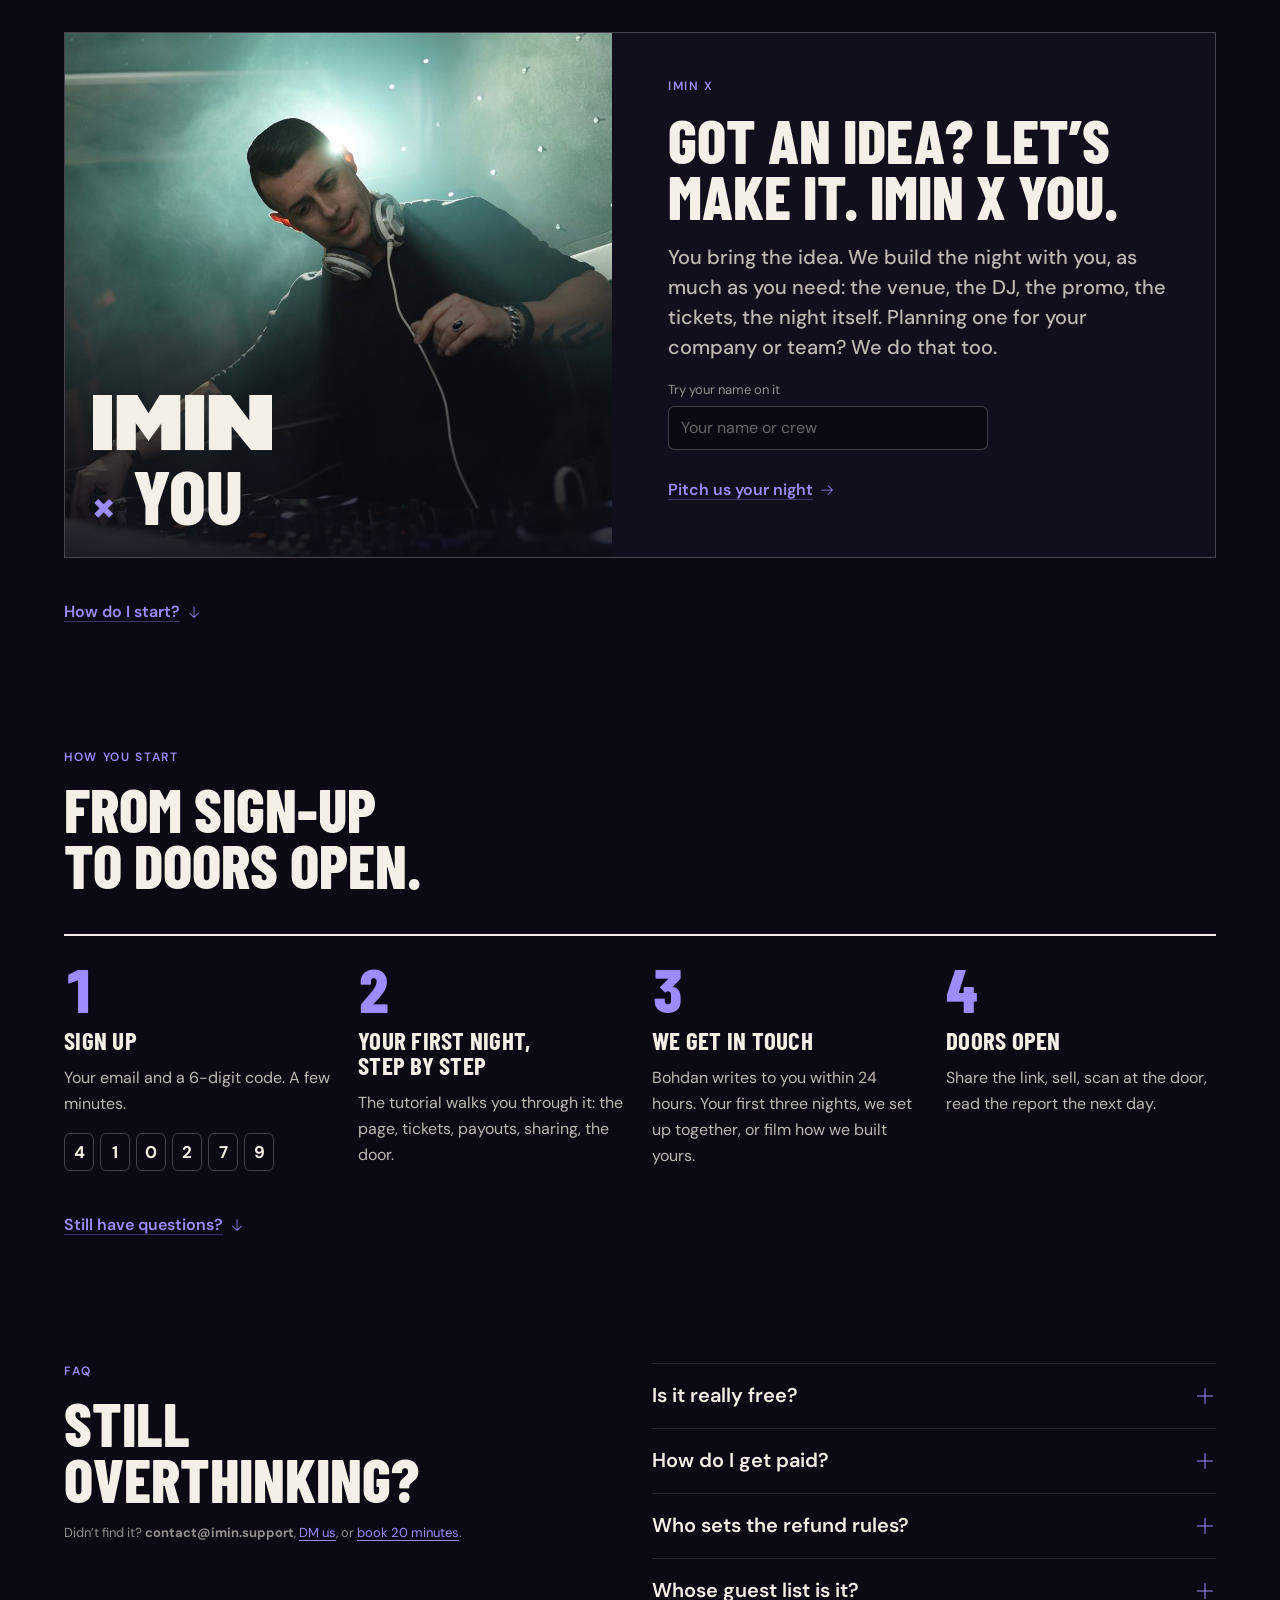
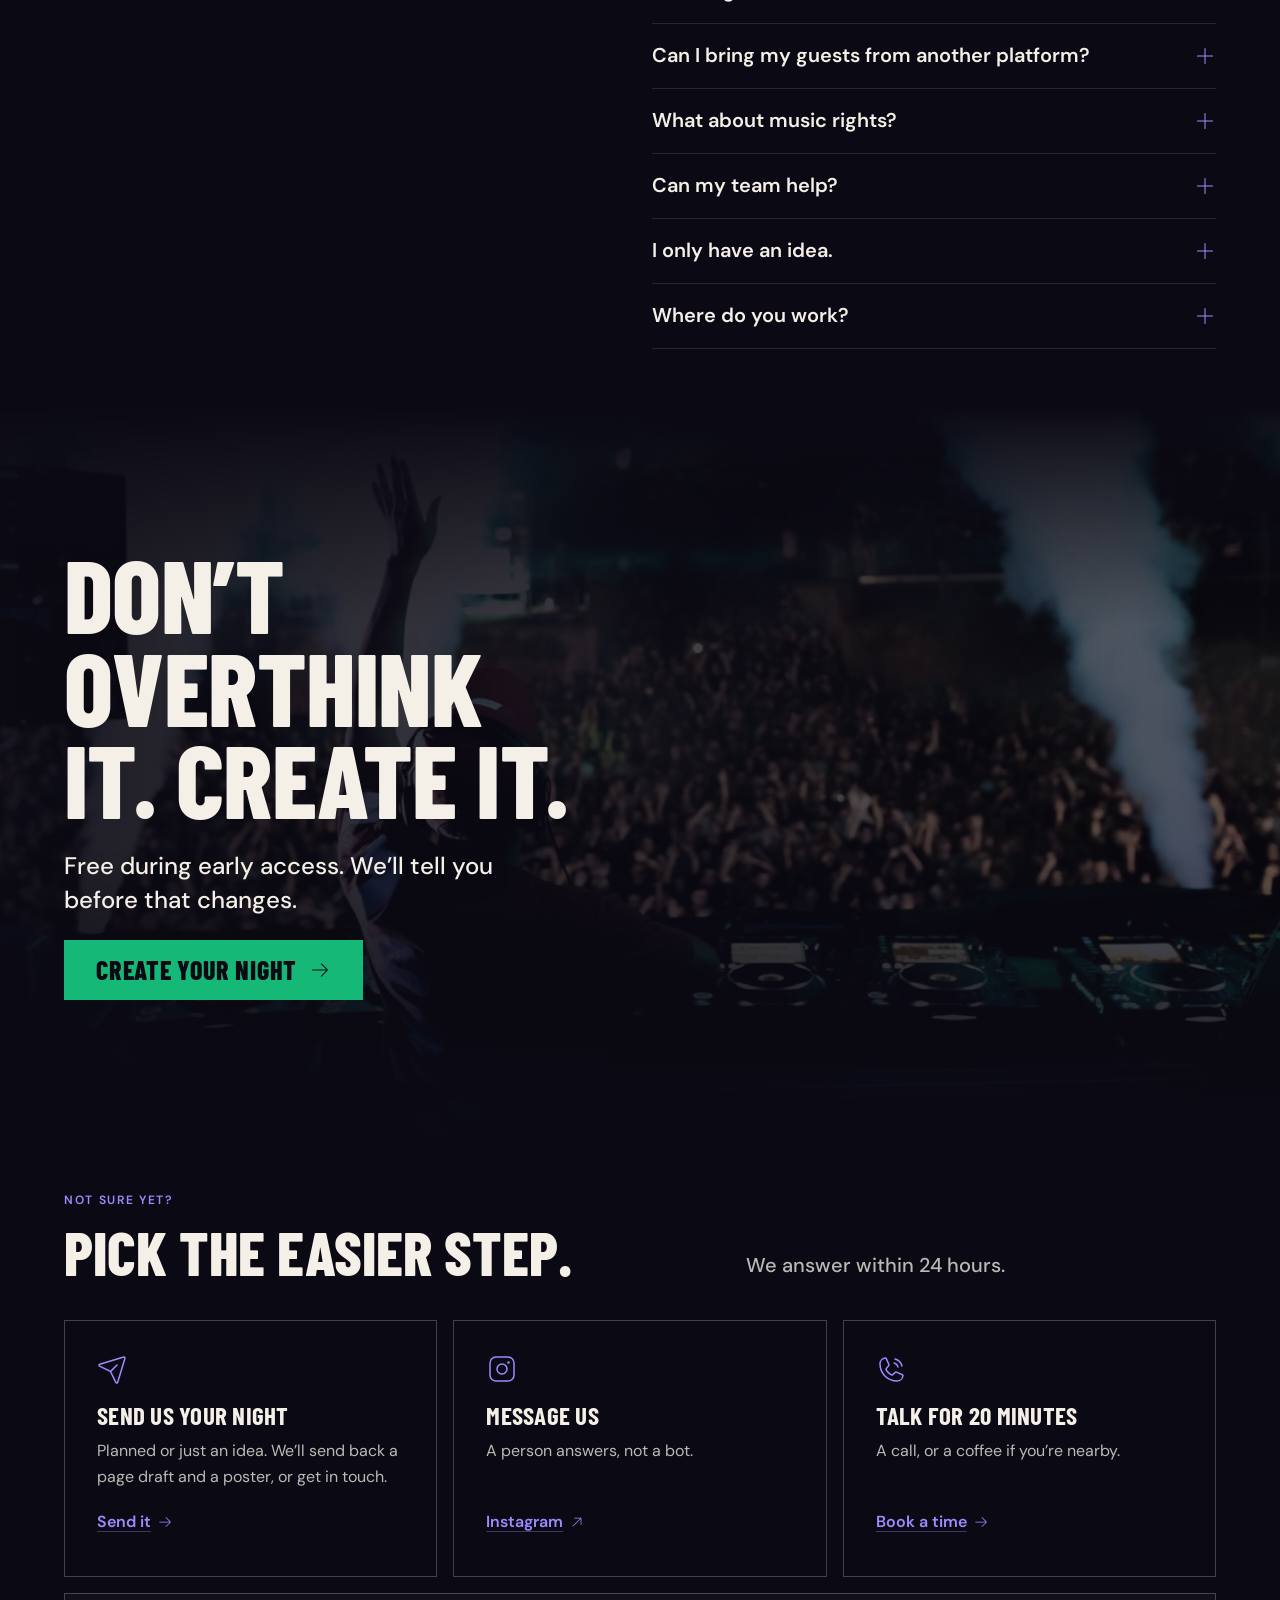
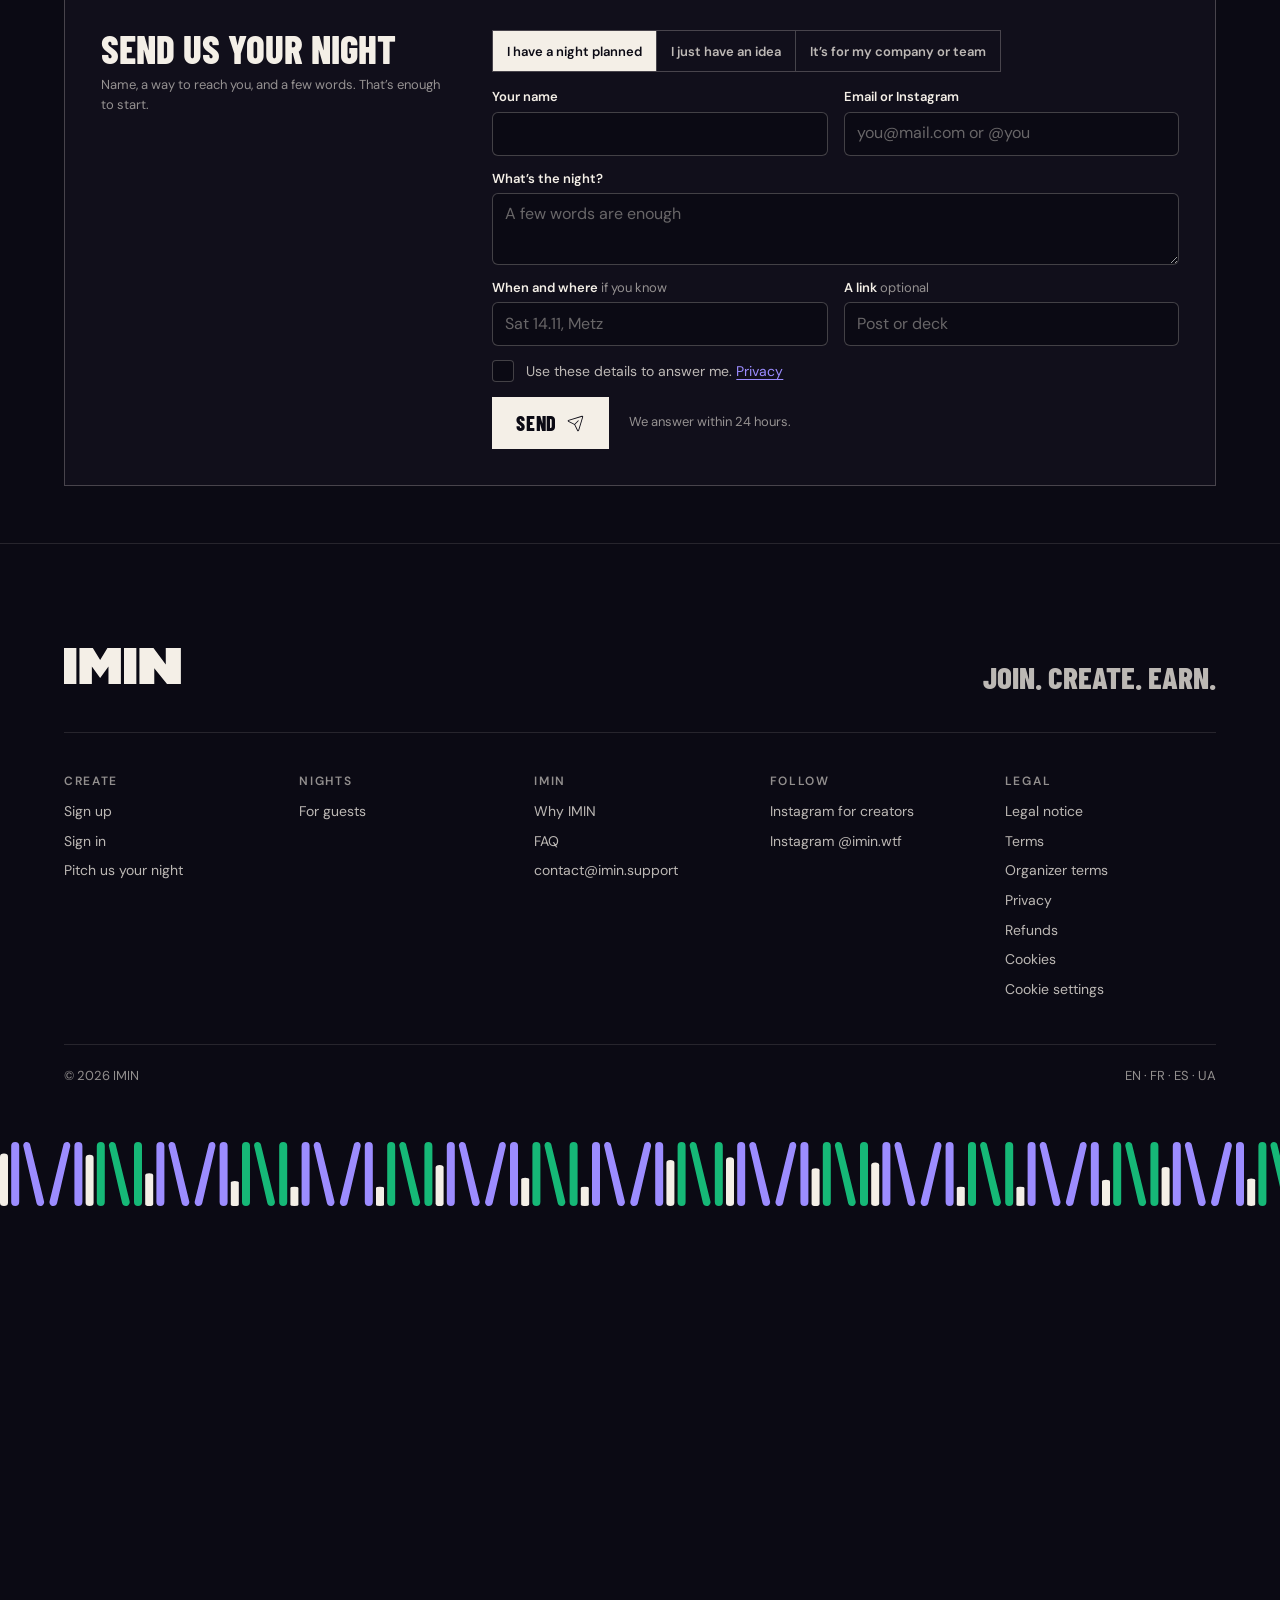
==== commit a9bd461c: "pro: six tabs block follows the client reference: real tools in the tabs, their windows pile up, swe" ====
--- a/pro/index.html
+++ b/pro/index.html
@@ -156,24 +156,27 @@
           <div class="brw-bar">
             <span class="brw-dots" aria-hidden="true"><i></i><i></i><i></i></span>
             <ol class="brw-tabs" aria-label="Six tabs for one night">
-              <li class="bt is-on" data-url="poster-app.com/design/final-v7"><span class="bt-fav"><svg class="ico" aria-hidden="true"><use href="#i-image"/></svg></span><span class="bt-t">Poster v7</span><i class="bt-dot" title="Unsaved"></i><span class="bt-x" aria-hidden="true"><svg class="ico" aria-hidden="true"><use href="#i-x"/></svg></span></li>
-              <li class="bt" data-url="ticket-site.com/checkout/your-night"><span class="bt-fav"><svg class="ico" aria-hidden="true"><use href="#i-ticket"/></svg></span><span class="bt-t">Checkout</span><i class="bt-spin"></i><span class="bt-x" aria-hidden="true"><svg class="ico" aria-hidden="true"><use href="#i-x"/></svg></span></li>
-              <li class="bt" data-url="pay.link/r/entry-15"><span class="bt-fav"><svg class="ico" aria-hidden="true"><use href="#i-credit-card"/></svg></span><span class="bt-t">Payments</span><b class="bt-badge">3</b><span class="bt-x" aria-hidden="true"><svg class="ico" aria-hidden="true"><use href="#i-x"/></svg></span></li>
-              <li class="bt" data-url="links.bio/yournight"><span class="bt-fav"><svg class="ico" aria-hidden="true"><use href="#i-link"/></svg></span><span class="bt-t">My links</span><span class="bt-x" aria-hidden="true"><svg class="ico" aria-hidden="true"><use href="#i-x"/></svg></span></li>
-              <li class="bt" data-url="sheets.app/d/guest_list_3"><span class="bt-fav"><svg class="ico" aria-hidden="true"><use href="#i-table"/></svg></span><span class="bt-t">guest_list.xlsx</span><span class="bt-x" aria-hidden="true"><svg class="ico" aria-hidden="true"><use href="#i-x"/></svg></span></li>
-              <li class="bt" data-url="stats.app/report?event=last-night"><span class="bt-fav"><svg class="ico" aria-hidden="true"><use href="#i-chart-line-up"/></svg></span><span class="bt-t">Stats</span><span class="bt-x" aria-hidden="true"><svg class="ico" aria-hidden="true"><use href="#i-x"/></svg></span></li>
-              <li class="bt bt-imin" data-url="imin.wtf/your-night"><span class="bt-fav"><svg viewBox="0 0 169.58 224.95" aria-hidden="true" fill="currentColor"><use href="#logo-s"/></svg></span><span class="bt-t">IMIN · Your night</span></li>
+              <li class="bt is-on" data-url="canva.com/design/<b>poster_final_v7</b>"><span class="fv fv-canva">C</span><span class="bt-t">Poster · Canva</span><span class="bt-x" aria-hidden="true"><svg class="ico" aria-hidden="true"><use href="#i-x"/></svg></span></li>
+              <li class="bt" data-url="eventbrite.com/manage/<b>saturday-night</b>"><span class="fv fv-eb">e</span><span class="bt-t">Tickets · Eventbrite</span><span class="bt-x" aria-hidden="true"><svg class="ico" aria-hidden="true"><use href="#i-x"/></svg></span></li>
+              <li class="bt" data-url="buy.stripe.com/<b>table-for-4</b>"><span class="fv fv-stripe">S</span><span class="bt-t">Payment link · Stripe</span><span class="bt-x" aria-hidden="true"><svg class="ico" aria-hidden="true"><use href="#i-x"/></svg></span></li>
+              <li class="bt" data-url="linktr.ee/<b>saturday.night</b>"><span class="fv fv-lt">✱</span><span class="bt-t">Link in bio · Linktree</span><span class="bt-x" aria-hidden="true"><svg class="ico" aria-hidden="true"><use href="#i-x"/></svg></span></li>
+              <li class="bt" data-url="docs.google.com/spreadsheets/<b>guest-list-sat</b>"><span class="fv fv-sheets"><svg viewBox="0 0 16 16" aria-hidden="true"><path fill="#fff" d="M4 3h8v10H4z"/><path fill="#0F9D58" d="M5 7h6v1H5zm0 2h6v1H5zm0 2h6v1H5zM7.5 7h1v5h-1z"/></svg></span><span class="bt-t">Guest list · Google Sheets</span><span class="bt-x" aria-hidden="true"><svg class="ico" aria-hidden="true"><use href="#i-x"/></svg></span></li>
+              <li class="bt" data-url="instagram.com/<b>insights</b>"><span class="fv fv-ig"><i></i></span><span class="bt-t">Numbers after · Instagram</span><span class="bt-x" aria-hidden="true"><svg class="ico" aria-hidden="true"><use href="#i-x"/></svg></span></li>
+              <li class="bt bt-imin" data-url="imin.wtf/<b>your-night</b>"><span class="fv fv-imin"><svg viewBox="0 0 169.58 224.95" aria-hidden="true" fill="currentColor"><use href="#logo-s"/></svg></span><span class="bt-t">IMIN · Your night</span></li>
             </ol>
-          </div>
-          <div class="brw-url"><span class="brw-addr"><span class="brw-s">https://</span><span data-url>poster-app.com/design/final-v7</span></span></div>
-          <div class="brw-view">
-            <div class="bv bv-poster is-on"><div class="pv-canvas"><span class="pv-tag">Draft</span><b>Saturday<br>TBA</b><i></i><i></i></div><ul class="pv-files"><li>poster_v5.png</li><li>poster_v6.png</li><li>poster_final.png</li><li class="is-on">poster_final_v7.png</li><li>poster_final_v7 (1).png</li></ul></div>
-            <div class="bv bv-tix"><div class="tx-card"><p class="tx-h">Your night · Sat</p><p><span>General entry × 1</span><span>€15.00</span></p><p class="tx-fee"><span>Service fee</span><span>€2.80</span></p><p class="tx-fee"><span>Processing</span><span>€0.95</span></p><p class="tx-total"><span>Total</span><span>€18.75</span></p><span class="tx-btn">Their checkout, their brand</span></div></div>
-            <div class="bv bv-pay"><ul class="py-list"><li><b>€15.00</b><span>“for saturday”</span><em>check?</em></li><li><b>€30.00</b><span>“me + 1 :)”</span><em>check?</em></li><li><b>€15.00</b><span>no note</span><em>who?</em></li></ul></div>
-            <div class="bv bv-bio"><div class="lb"><span class="lb-av"></span><span>Mix on repeat</span><span>Last party pics</span><span>Merch</span><span class="is-on">Tickets ↗</span><span>Old night · sold out</span></div></div>
-            <div class="bv bv-sheet"><table class="sh"><tr><th></th><th>A</th><th>B</th><th>C</th></tr><tr><th>1</th><td>Name</td><td>Paid?</td><td>+1</td></tr><tr><th>2</th><td>Anna K.</td><td>yes</td><td>+1</td></tr><tr><th>3</th><td>Max</td><td>?</td><td></td></tr><tr class="is-dup"><th>4</th><td>Anna K.</td><td>yes</td><td></td></tr><tr><th>5</th><td>Sofi</td><td>no?</td><td>+2</td></tr></table></div>
-            <div class="bv bv-stats"><div class="st"><p><span>Sold</span><i style="--w:86%"></i><b>112</b></p><p><span>Came</span><i class="is-q" style="--w:60%"></i><b>?</b></p><p><span>Spent at bar</span><i class="is-q" style="--w:40%"></i><b>?</b></p><p><span>Come back</span><i class="is-q" style="--w:24%"></i><b>?</b></p></div></div>
-            <div class="bv bv-imin"><img src="../assets/img/app/overview.webp" alt="IMIN dashboard: the whole night in one place" loading="lazy" decoding="async"></div>
+            <span class="brw-plus" aria-hidden="true"><svg class="ico"><use href="#i-plus"/></svg></span>
+          </div>
+          <div class="brw-url"><span class="brw-nav" aria-hidden="true">‹ › ↻</span><span class="brw-addr" data-url>canva.com/design/<b>poster_final_v7</b></span></div>
+          <div class="brw-view" data-view>
+            <div class="cl" data-pile aria-hidden="true">
+              <div class="cw cw-canva" style="--x:0;--y:34;--w:430;--r:-3;--mx:0;--my:0;--mw:420"><div class="cw-h"><span class="fv fv-canva">C</span><b>Canva</b><span>poster_final_v7.png</span></div><div class="cw-b"><div class="cv-tools"><i class="is-on"></i><i></i><i></i><i></i><i></i></div><div class="cv-art"><div class="cv-poster"><span>SAT · 22:00</span><b>Saturday<br>night</b><small>tickets: link in bio</small></div></div></div></div>
+              <div class="cw cw-eb" style="--x:380;--y:14;--w:420;--r:1.5;--mx:200;--my:150;--mw:420"><div class="cw-h"><b class="eb-logo">eventbrite</b><span>Manage event</span></div><div class="cw-b"><p class="eb-h">Saturday Night</p><p class="eb-s">84 / 120 sold</p><p class="eb-row"><s>Early bird · €10</s><b>SOLD OUT</b></p><p class="eb-row"><span>Standard · €15</span><span>36 left</span></p><p class="eb-fee">+ €2.80 service fee per ticket</p><span class="eb-btn">Edit tickets</span></div></div>
+              <div class="cw cw-stripe" style="--x:738;--y:52;--w:392;--r:1;--mx:10;--my:360;--mw:400"><div class="cw-h"><span class="fv fv-stripe">S</span><b class="st-logo">stripe</b><span>Payment link</span></div><div class="cw-b"><div class="sp-l"><span>Table for 4</span><b>€60.00</b><small>Who paid? Check your email.</small></div><div class="sp-r"><i>Email</i><i>1234 1234 1234 1234</i><i>MM / YY · CVC</i><span>Pay</span></div></div></div>
+              <div class="cw cw-lt" style="--x:40;--y:300;--w:300;--r:1.2;--mx:330;--my:400;--mw:290"><div class="cw-h"><span class="fv fv-lt">✱</span><b>Linktree</b><span>@saturday.night</span></div><div class="cw-b"><span class="lt-av"></span><b class="lt-n">@saturday.night</b><span class="lt-b">Tickets</span><span class="lt-b">Pay for a table</span><span class="lt-b">Guest list form</span><span class="lt-b">Last night photos</span></div></div>
+              <div class="cw cw-sheets" style="--x:370;--y:292;--w:540;--r:-0.6;--mx:0;--my:660;--mw:470"><div class="cw-h"><span class="fv fv-sheets"><svg viewBox="0 0 16 16" aria-hidden="true"><path fill="#fff" d="M4 3h8v10H4z"/><path fill="#0F9D58" d="M5 7h6v1H5zm0 2h6v1H5zm0 2h6v1H5zM7.5 7h1v5h-1z"/></svg></span><b>Sheets</b><span>Guest list SAT (copy) (2)</span></div><div class="cw-b"><p class="gs-fx"><i>fx</i>=IF(C4="paid";"✓";"?")</p><table class="gs"><tr><th></th><th>A</th><th>B</th><th>C</th><th>D</th></tr><tr><th>1</th><td><b>Name</b></td><td><b>+1</b></td><td><b>Paid?</b></td><td><b>In</b></td></tr><tr><th>2</th><td>Marta K.</td><td>1</td><td>paid</td><td>✓</td></tr><tr><th>3</th><td>Andrii</td><td>2</td><td class="q">?</td><td></td></tr><tr><th>4</th><td>sofiia_dnb</td><td>0</td><td class="q sel">stripe?</td><td></td></tr><tr><th>5</th><td>Max + friend</td><td>1</td><td>paid</td><td></td></tr><tr><th>6</th><td>Olena (DJ)</td><td>3</td><td>guest</td><td>✓</td></tr><tr><th>7</th><td>from DMs</td><td>?</td><td class="q">?</td><td></td></tr></table></div></div>
+              <div class="cw cw-ig" style="--x:772;--y:312;--w:360;--r:2;--mx:250;--my:760;--mw:370"><div class="cw-h"><span class="fv fv-ig"><i></i></span><b class="ig-logo">Instagram</b><span>Insights · last 7 days</span></div><div class="cw-b"><p class="ig-top"><b>2,341</b><span>accounts reached</span></p><div class="ig-bars"><i style="--h:30%"></i><i style="--h:44%"></i><i style="--h:38%"></i><i style="--h:66%"></i><i style="--h:88%"></i><i style="--h:100%"></i><i style="--h:50%"></i></div><p class="ig-row"><span>Link taps</span><span>312</span></p><p class="ig-row"><span>Tickets sold</span><em>not tracked</em></p><p class="ig-row"><span>Who came back</span><em>not tracked</em></p></div></div>
+            </div>
+            <div class="bv-imin"><img src="../assets/img/app/overview.webp" alt="IMIN dashboard: the whole night in one place" loading="lazy" decoding="async"></div>
           </div>
         </div>
         <p class="brw-count" data-count>6 tabs for one night</p>
--- a/assets/css/pro.css
+++ b/assets/css/pro.css
@@ -166,82 +166,110 @@
 
 /* ---------- 2. six tabs, one place ---------- */
 .ask{font:800 clamp(25px,3vw,39px)/1 var(--display);text-transform:uppercase;letter-spacing:.01em;color:var(--haze)}
-/* browser tabs: six themed tabs that close into one IMIN tab */
+/* browser tabs: the real tools, their windows piled up, swept away into one IMIN tab */
 .brw-pin{display:grid;gap:18px;margin-top:clamp(8px,2vw,24px)}
-.brw{width:100%;max-width:1040px;margin-inline:auto;border:1px solid var(--line-2);border-radius:14px;background:#0F0D18;overflow:hidden;box-shadow:0 40px 80px -40px #000}
-.brw-bar{display:flex;align-items:flex-end;gap:12px;padding:8px 10px 0;background:#0F0D18}
-.brw-dots{display:flex;gap:6px;align-self:center;padding:0 4px 8px}
-.brw-dots i{width:10px;height:10px;border-radius:50%;background:rgba(244,239,231,.16)}
+.brw{width:100%;max-width:1180px;margin-inline:auto;border:1px solid var(--line-2);border-radius:14px;background:#0F0D18;overflow:hidden;box-shadow:0 40px 80px -40px #000}
+.brw-bar{display:flex;align-items:flex-end;gap:10px;padding:8px 10px 0}
+.brw-dots{display:flex;gap:7px;align-self:center;padding:0 6px 8px}
+.brw-dots i{width:11px;height:11px;border-radius:50%;background:rgba(244,239,231,.2)}
 .brw-tabs{display:flex;flex:1;min-width:0;gap:2px}
-.bt{position:relative;display:flex;align-items:center;gap:8px;flex:0 1 200px;max-width:200px;min-width:0;height:38px;padding:0 10px;border-radius:10px 10px 0 0;color:var(--quiet);font:500 13px/1 var(--text);overflow:hidden;white-space:nowrap;transition:background-color .3s,color .3s}
-.bt + .bt::before{content:"";position:absolute;left:-1px;top:11px;bottom:11px;width:1px;background:var(--line)}
+.bt{position:relative;display:flex;align-items:center;gap:9px;flex:0 1 220px;max-width:220px;min-width:0;height:40px;padding:0 12px;border-radius:10px 10px 0 0;color:var(--muted);font:500 14px/1 var(--text);overflow:hidden;white-space:nowrap;transition:background-color .3s,color .3s}
+.bt + .bt::before{content:"";position:absolute;left:-1px;top:12px;bottom:12px;width:1px;background:var(--line)}
 .bt.is-on{background:#1B1828;color:var(--paper)}
 .bt.is-on::before,.bt.is-on + .bt::before{opacity:0}
-.bt-fav{flex:none;display:grid;place-items:center;width:20px;height:20px;border-radius:5px;background:rgba(244,239,231,.08)}
-.bt-fav .ico{width:14px;height:14px}
 .bt-t{flex:1;min-width:0;overflow:hidden;text-overflow:ellipsis}
-.bt-x{flex:none;display:grid;place-items:center;width:18px;height:18px;border-radius:50%;opacity:.6}
-.bt-x .ico{width:11px;height:11px}
-.bt-dot{flex:none;width:7px;height:7px;border-radius:50%;background:var(--haze)}
-.bt-spin{flex:none;width:12px;height:12px;border-radius:50%;border:1.5px solid rgba(156,140,255,.25);border-top-color:var(--haze);animation:bt-spin .9s linear infinite}
-@keyframes bt-spin{to{rotate:360deg}}
-.bt-badge{flex:none;min-width:17px;height:17px;padding:0 5px;border-radius:9px;background:var(--paper);color:var(--midnight);font:700 10px/17px var(--text);text-align:center}
+.bt-x{flex:none;display:grid;place-items:center;width:18px;height:18px;opacity:.6}
+.bt-x .ico{width:12px;height:12px}
 .bt-imin{display:none;color:var(--paper)}
-.bt-imin .bt-fav{background:var(--paper);color:var(--midnight)}
-.bt-imin .bt-fav svg{height:12px;width:auto}
-.brw-url{padding:8px 12px 10px;background:#1B1828;border-bottom:1px solid var(--line)}
-.brw-addr{display:flex;align-items:center;height:32px;padding:0 14px;border-radius:16px;background:#0F0D18;font:500 13px/1 var(--text);color:var(--muted);white-space:nowrap;overflow:hidden}
-.brw-s{color:var(--quiet)}
-.brw-view{position:relative;height:clamp(250px,30vw,360px);background:#14121F}
-.bv{position:absolute;inset:0;display:grid;place-items:center;padding:clamp(16px,3vw,36px);opacity:0;visibility:hidden;transition:opacity .35s,visibility .35s}
-.bv.is-on{opacity:1;visibility:visible}
+.brw-plus{align-self:center;padding:0 6px 8px;color:var(--muted)}
+.brw-plus .ico{width:16px;height:16px}
+/* favicons */
+.fv{flex:none;display:grid;place-items:center;width:20px;height:20px;border-radius:50%;color:#fff;font:700 12px/1 var(--text)}
+.fv-canva{background:linear-gradient(135deg,#00C4CC,#7D2AE8)}
+.fv-eb{background:#F05537;font-size:13px}
+.fv-stripe{border-radius:5px;background:#635BFF}
+.fv-lt{border-radius:5px;background:#43E660;color:#0B0A14;font-size:13px}
+.fv-sheets{border-radius:4px;background:#0F9D58}.fv-sheets svg{width:14px;height:14px}
+.fv-ig{border-radius:6px;background:radial-gradient(circle at 30% 110%,#FEDA75,#FA7E1E 25%,#D62976 55%,#962FBF 80%,#4F5BD5)}
+.fv-ig i{width:10px;height:10px;border:1.6px solid #fff;border-radius:3.5px}
+.fv-imin{border-radius:5px;background:var(--paper);color:var(--midnight)}.fv-imin svg{height:12px;width:auto}
+.brw-url{display:flex;align-items:center;gap:14px;padding:8px 12px 10px;background:#1B1828;border-bottom:1px solid var(--line)}
+.brw-nav{color:var(--quiet);font:500 15px/1 var(--text);letter-spacing:.1em;white-space:nowrap}
+.brw-addr{flex:1;min-width:0;display:flex;align-items:center;height:34px;padding:0 16px;border-radius:17px;background:#0F0D18;font:500 14px/34px var(--text);color:var(--muted);white-space:nowrap;overflow:hidden;text-overflow:ellipsis;display:block}
+.brw-addr b{color:var(--paper);font-weight:600}
+.brw-view{position:relative;height:calc(var(--H) * var(--s) * 1px + 24px);--W:1140;--H:610;--s:.9;overflow:hidden;background:radial-gradient(ellipse at 50% 0%,#1A1630,#100E1A 70%)}
+.cl{position:absolute;left:50%;top:12px;width:calc(var(--W) * 1px);height:calc(var(--H) * 1px);margin-left:calc(var(--W) * -.5px);transform-origin:50% 0;scale:var(--s)}
 .brw-count{margin:0;text-align:center;font:600 12px/1 var(--text);letter-spacing:.14em;text-transform:uppercase;color:var(--haze);font-variant-numeric:tabular-nums}
-/* tab views: each one its own little mess */
-.bv-poster{grid-template-columns:auto auto;gap:clamp(16px,3vw,40px);justify-content:center}
-.pv-canvas{position:relative;display:flex;flex-direction:column;justify-content:flex-end;gap:8px;width:clamp(140px,15vw,200px);aspect-ratio:3/4;padding:16px;border:1px dashed var(--line-2);border-radius:8px;background:linear-gradient(160deg,#272238,#14121F)}
-.pv-canvas b{font:800 clamp(24px,2.6vw,34px)/.9 var(--display);text-transform:uppercase;color:rgba(244,239,231,.6)}
-.pv-canvas i{display:block;height:6px;border-radius:3px;background:var(--line-2)}.pv-canvas i + i{width:60%}
-.pv-tag{position:absolute;top:12px;left:12px;padding:4px 8px;border-radius:4px;background:rgba(156,140,255,.18);color:var(--haze);font:600 10px/1 var(--text);letter-spacing:.12em;text-transform:uppercase}
-.pv-files{display:grid;gap:4px;font:500 14px/1 var(--text);color:var(--quiet)}
-.pv-files li{padding:9px 12px;border-radius:6px}
-.pv-files li.is-on{background:rgba(244,239,231,.08);color:var(--paper)}
-.tx-card{display:grid;gap:10px;width:min(340px,100%);padding:20px;border:1px solid var(--line-2);border-radius:12px;background:#1B1828;font:500 14px/1.2 var(--text);color:var(--muted)}
-.tx-card p{display:flex;justify-content:space-between;margin:0}
-.tx-card .tx-h{font:800 20px/1 var(--display);text-transform:uppercase;color:var(--paper)}
-.tx-fee{color:var(--haze)}
-.tx-total{padding-top:10px;border-top:1px solid var(--line);color:var(--paper);font-weight:700}
-.tx-btn{display:block;padding:11px;border-radius:8px;background:rgba(244,239,231,.1);text-align:center;color:var(--quiet);font-size:13px}
-.py-list{display:grid;gap:8px;width:min(440px,100%)}
-.py-list li{display:grid;grid-template-columns:auto 1fr auto;align-items:center;gap:14px;padding:14px 16px;border:1px solid var(--line);border-radius:10px;background:#1B1828;font:500 14px/1.2 var(--text);color:var(--quiet)}
-.py-list b{color:var(--paper);font-weight:700}
-.py-list em{font-style:normal;padding:4px 9px;border-radius:12px;background:rgba(156,140,255,.16);color:var(--haze);font-size:12px;font-weight:600}
-.lb{display:grid;justify-items:center;gap:8px;width:min(280px,100%)}
-.lb-av{width:44px;height:44px;margin-bottom:4px;border-radius:50%;background:linear-gradient(140deg,#3A3352,#1B1828)}
-.lb span:not(.lb-av){width:100%;padding:10px;border:1px solid var(--line-2);border-radius:20px;text-align:center;font:500 13px/1 var(--text);color:var(--quiet)}
-.lb span.is-on{border-color:var(--haze);color:var(--paper)}
-.sh{border-collapse:collapse;font:500 13px/1 var(--text);color:var(--muted);background:#1B1828}
-.sh th,.sh td{border:1px solid var(--line);padding:9px 14px;text-align:left}
-.sh th{background:#0F0D18;color:var(--quiet);font-weight:500;font-size:11px;text-align:center}
-.sh td{min-width:clamp(56px,8vw,110px)}
-.sh tr:nth-child(2) td{color:var(--paper);font-weight:700}
-.sh .is-dup td{background:rgba(156,140,255,.14);color:var(--haze)}
-.st{display:grid;gap:14px;width:min(480px,100%)}
-.st p{display:grid;grid-template-columns:96px 1fr 32px;align-items:center;gap:12px;margin:0;font:500 13px/1 var(--text);color:var(--quiet)}
-.st i{display:block;height:12px;width:var(--w);border-radius:6px;background:rgba(244,239,231,.55)}
-.st i.is-q{background:none;border:1.5px dashed rgba(156,140,255,.6)}
-.st b{color:var(--paper);text-align:right}
-.bv-imin{padding:0;place-items:start center;background:#0B0A14}
+.bv-imin{position:absolute;inset:0;opacity:0;visibility:hidden;background:#0B0A14}
 .bv-imin img{width:100%;height:100%;object-fit:cover;object-position:top left}
+.bv-imin.is-on{opacity:1;visibility:visible;transition:opacity .5s,visibility .5s}
+/* the windows */
+.cw{position:absolute;left:calc(var(--x) * 1px);top:calc(var(--y) * 1px);width:calc(var(--w) * 1px);rotate:calc(var(--r) * 1deg);border-radius:10px;background:#F4F4F7;color:#1D1D24;overflow:hidden;box-shadow:0 30px 60px -18px rgba(0,0,0,.75),0 0 0 1px rgba(0,0,0,.08);font:500 14px/1.3 var(--text)}
+.cw-h{display:flex;align-items:center;gap:9px;height:38px;padding:0 14px;background:#E6E6EC;color:#6A6A78;font-size:14px;white-space:nowrap}
+.cw-h b{color:#1D1D24;font-weight:700}
+.cw-b{padding:16px 18px}
+.cw-canva .cw-h{background:linear-gradient(90deg,#00C4CC,#5A32FA 60%,#7D2AE8);color:rgba(255,255,255,.85)}
+.cw-canva .cw-h b{color:#fff}.cw-canva .fv{background:#fff;color:#7D2AE8}
+.cw-canva .cw-b{display:grid;grid-template-columns:44px 1fr;padding:0;height:220px}
+.cv-tools{display:grid;align-content:start;gap:10px;padding:14px 10px;background:#18191B}
+.cv-tools i{height:22px;border-radius:5px;background:#3A3B3F}.cv-tools i.is-on{background:#00C4CC}
+.cv-art{display:grid;place-items:center;background:#EBECF0}
+.cv-poster{display:flex;flex-direction:column;justify-content:space-between;width:140px;height:178px;padding:12px;background:linear-gradient(160deg,#2B1E66,#0B0A14 75%);outline:2px solid #8B3DFF;outline-offset:3px;color:#fff}
+.cv-poster span,.cv-poster small{font:600 10px/1 var(--text)}
+.cv-poster b{font:800 26px/.9 var(--display);text-transform:uppercase}
+.cw-eb{background:#fff}
+.cw-eb .cw-h{background:#fff;border-bottom:1px solid #EEE}
+.eb-logo{color:#F05537!important;font-weight:800!important;letter-spacing:-.02em}
+.cw-eb .cw-b{display:grid;gap:9px}
+.eb-h{margin:0;font-size:21px;font-weight:700}
+.eb-s{margin:-6px 0 2px;color:#6A6A78}
+.eb-row{display:flex;justify-content:space-between;margin:0;padding:10px 12px;border:1px solid #E1E1E8;border-radius:8px}
+.eb-row s{color:#9A9AA6}.eb-row b{font-size:12px;letter-spacing:.04em}
+.eb-fee{margin:0;color:#6A6A78;font-size:13px}
+.eb-btn{display:block;padding:10px;border-radius:6px;background:#F05537;color:#fff;text-align:center;font-weight:700}
+.cw-stripe{background:#fff}
+.cw-stripe .cw-h{background:#fff;border-bottom:1px solid #EEE}
+.st-logo{color:#635BFF!important;font-weight:800!important}
+.cw-stripe .cw-b{display:grid;grid-template-columns:1fr 1.15fr;padding:0}
+.sp-l{display:grid;align-content:start;gap:6px;padding:18px;background:#F6F9FC;color:#6A6A78;font-size:13px}
+.sp-l b{color:#1D1D24;font-size:28px;font-weight:700}
+.sp-r{display:grid;gap:9px;padding:18px}
+.sp-r i{padding:10px;border:1px solid #E1E1E8;border-radius:6px;font-style:normal;color:#9A9AA6;font-size:12px}
+.sp-r span{padding:11px;border-radius:6px;background:#635BFF;color:#fff;text-align:center;font-weight:700}
+.cw-lt{background:#254F1A;color:#fff}
+.cw-lt .cw-h{background:#1C3D13;color:rgba(255,255,255,.65)}.cw-lt .cw-h b{color:#fff}
+.cw-lt .cw-b{display:grid;justify-items:center;gap:8px;padding:14px 20px 16px}
+.lt-av{width:42px;height:42px;border-radius:50%;background:radial-gradient(circle at 40% 35%,#6E8F4E,#2D4A1F);border:2px solid #D2E823}
+.lt-n{font-weight:700;margin-bottom:4px}
+.lt-b{width:100%;padding:8px;border-radius:24px;background:#D2E823;color:#254F1A;text-align:center;font-weight:700;font-size:13px}
+.cw-sheets{background:#fff}
+.cw-sheets .cw-h b{color:#0F9D58}
+.cw-sheets .cw-b{padding:0}
+.gs-fx{display:flex;gap:12px;margin:0;padding:8px 12px;border-bottom:1px solid #E1E1E8;font:500 13px/1 var(--text);color:#444}
+.gs-fx i{color:#9A9AA6}
+.gs{width:100%;border-collapse:collapse;font-size:13px}
+.gs th,.gs td{height:30px;padding:0 10px;border:1px solid #E1E1E8;text-align:left;white-space:nowrap}
+.gs th{width:28px;background:#F4F4F7;color:#80808C;font-weight:500;text-align:center;font-size:11px}
+.gs tr:first-child th{height:24px}
+.gs td.q{background:#FCEFC7}
+.gs td.sel{outline:2px solid #1A73E8;outline-offset:-2px}
+.cw-ig{background:#fff}
+.ig-logo{background:linear-gradient(90deg,#962FBF,#D62976,#FA7E1E);-webkit-background-clip:text;background-clip:text;color:transparent!important}
+.ig-top{display:flex;align-items:baseline;justify-content:space-between;margin:0 0 10px}
+.ig-top b{font-size:26px;font-weight:700}.ig-top span{color:#6A6A78;font-size:13px}
+.ig-bars{display:flex;align-items:flex-end;gap:7px;height:76px;margin-bottom:12px}
+.ig-bars i{flex:1;height:var(--h);border-radius:3px 3px 0 0;background:linear-gradient(#D62976,#962FBF)}
+.ig-row{display:flex;justify-content:space-between;margin:0;padding:8px 0;border-top:1px solid #EEE;font-size:13px;color:#6A6A78}
+.ig-row em{font-style:normal;color:#B0B0BA}
 @media (max-width:559.98px){
-  .brw-dots{display:none}
-  .bt{flex:none;width:34px;padding:0 7px;gap:6px}
+  .brw-dots,.brw-plus,.brw-nav{display:none}
+  .bt{flex:none;width:36px;padding:0 8px}
   .bt.is-on,.bt-imin{flex:1;width:auto;max-width:none}
-  .bt:not(.is-on) .bt-t,.bt:not(.is-on) .bt-x,.bt:not(.is-on) .bt-dot,.bt:not(.is-on) .bt-spin,.bt:not(.is-on) .bt-badge,.bt .bt-x{display:none}
+  .bt:not(.is-on) .bt-t,.bt .bt-x{display:none}
   .bt-imin .bt-t{display:block}
-  .brw-addr{font-size:12px}
-  .bv-poster{grid-template-columns:1fr;justify-items:center}.pv-files{display:none}
-  .sh th,.sh td{padding:8px 9px}
-  .lb{gap:6px}.lb-av{width:32px;height:32px}.lb span:not(.lb-av){padding:8px}.lb span:last-child{display:none}
+  .brw-addr{font-size:12px;padding:0 12px}
+  .brw-view{--W:640;--H:1080}
+  .cw{left:calc(var(--mx) * 1px);top:calc(var(--my) * 1px);width:calc(var(--mw) * 1px)}
 }
 /* people: a crowd band between the hero and the problem */
 .band{position:relative;display:flex;align-items:flex-end;height:clamp(300px,46vw,540px);overflow:hidden;isolation:isolate}
